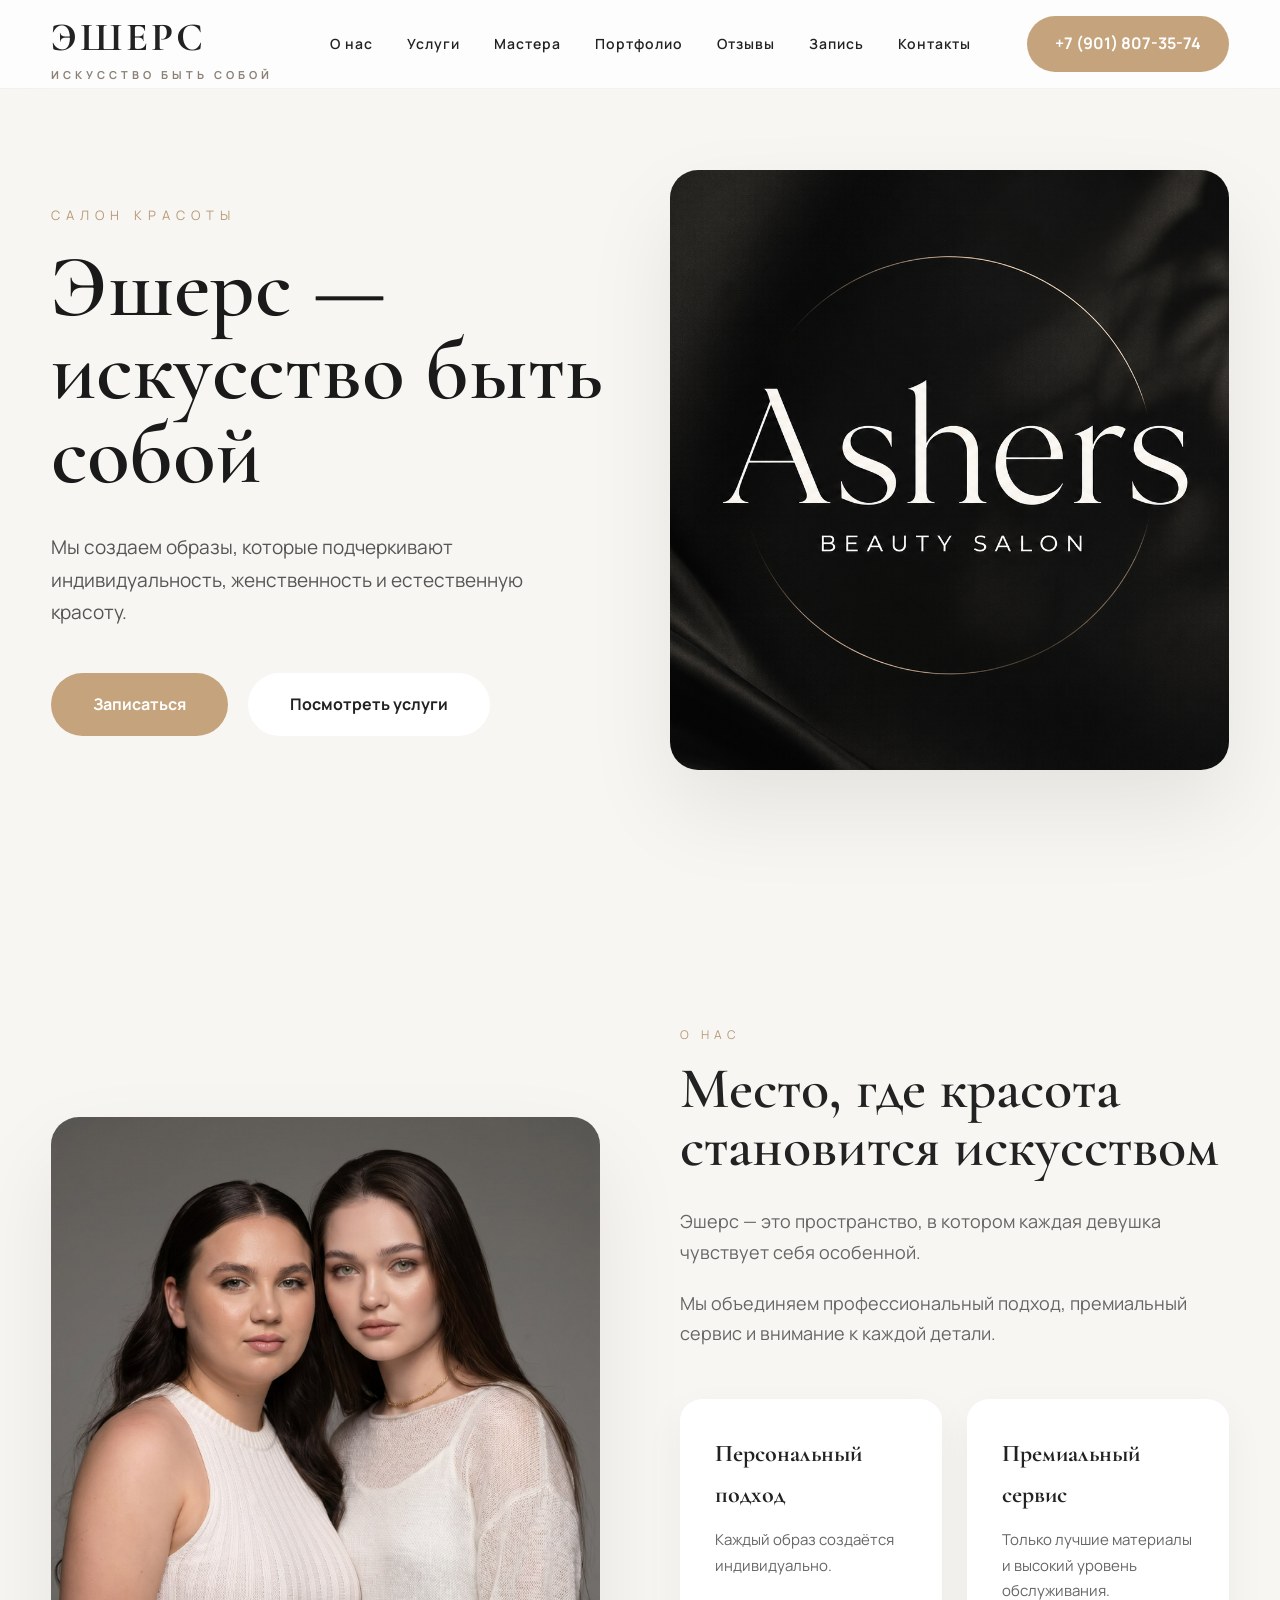
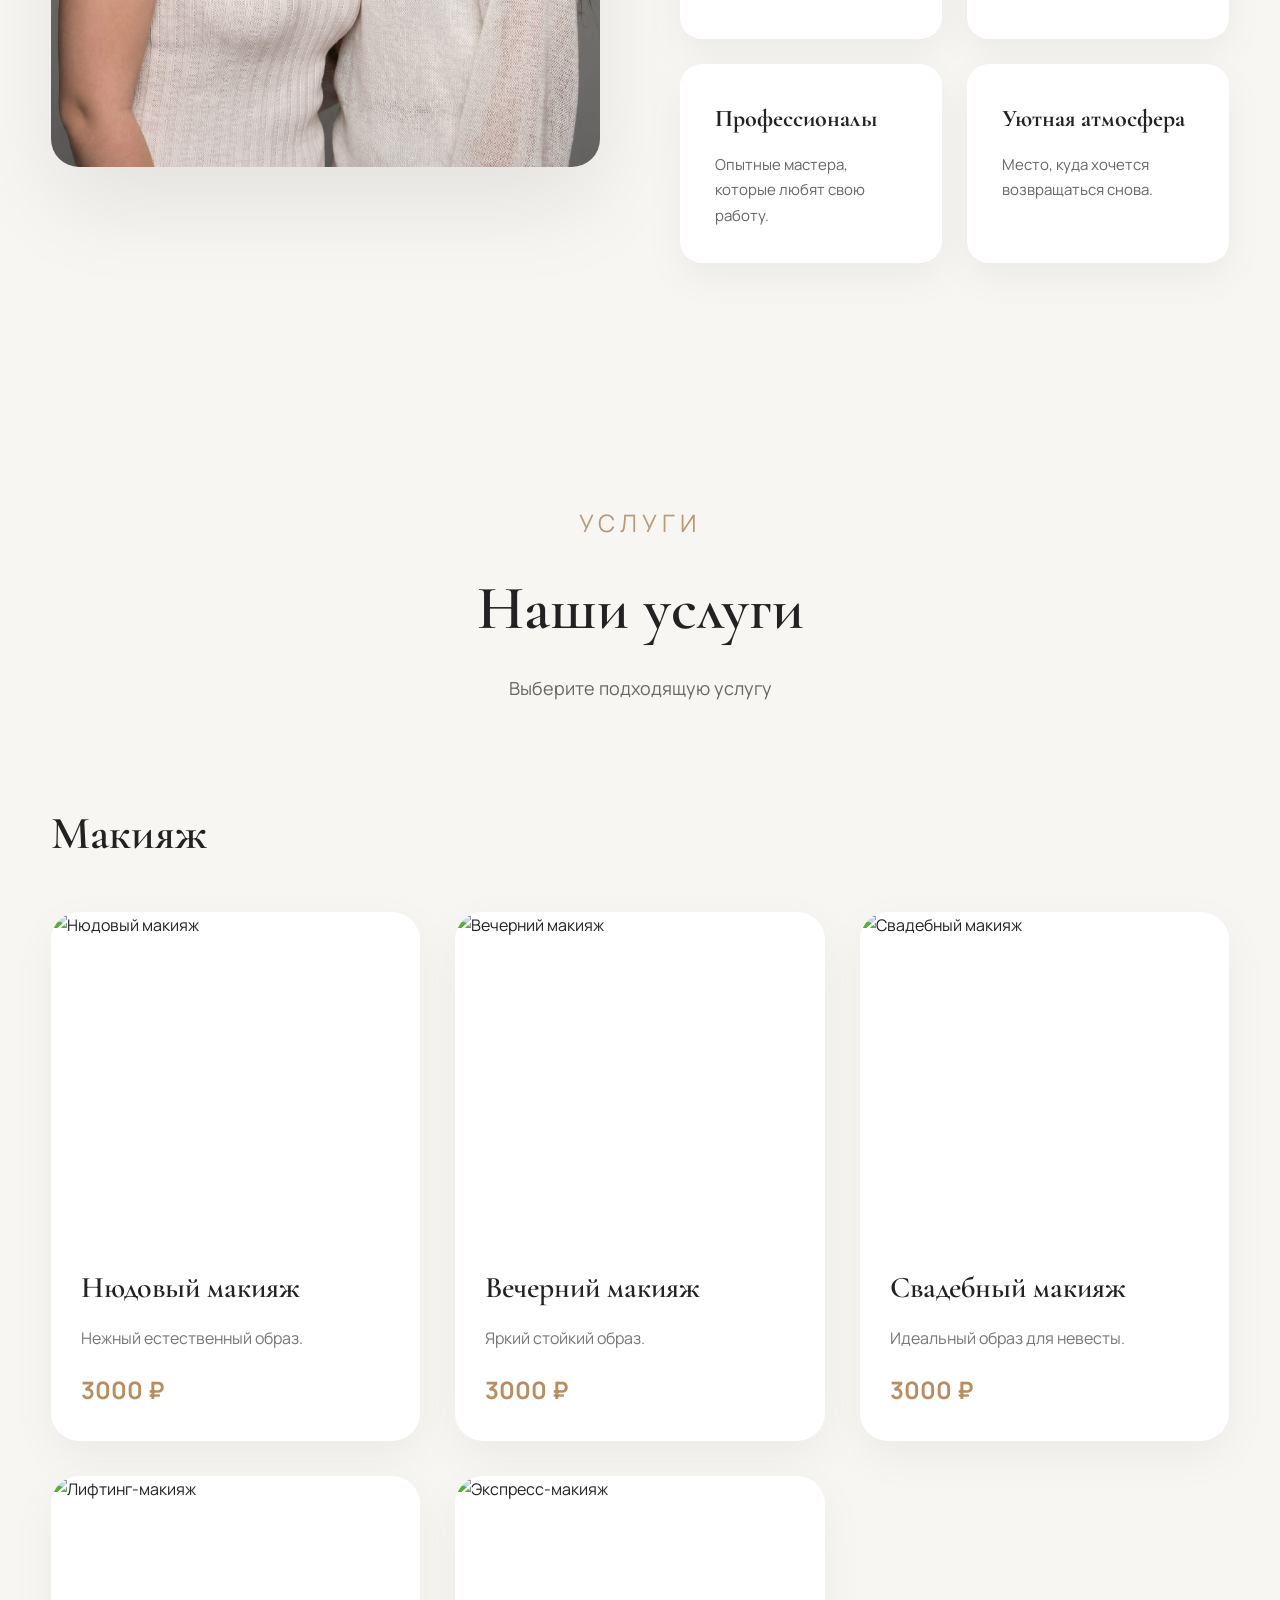
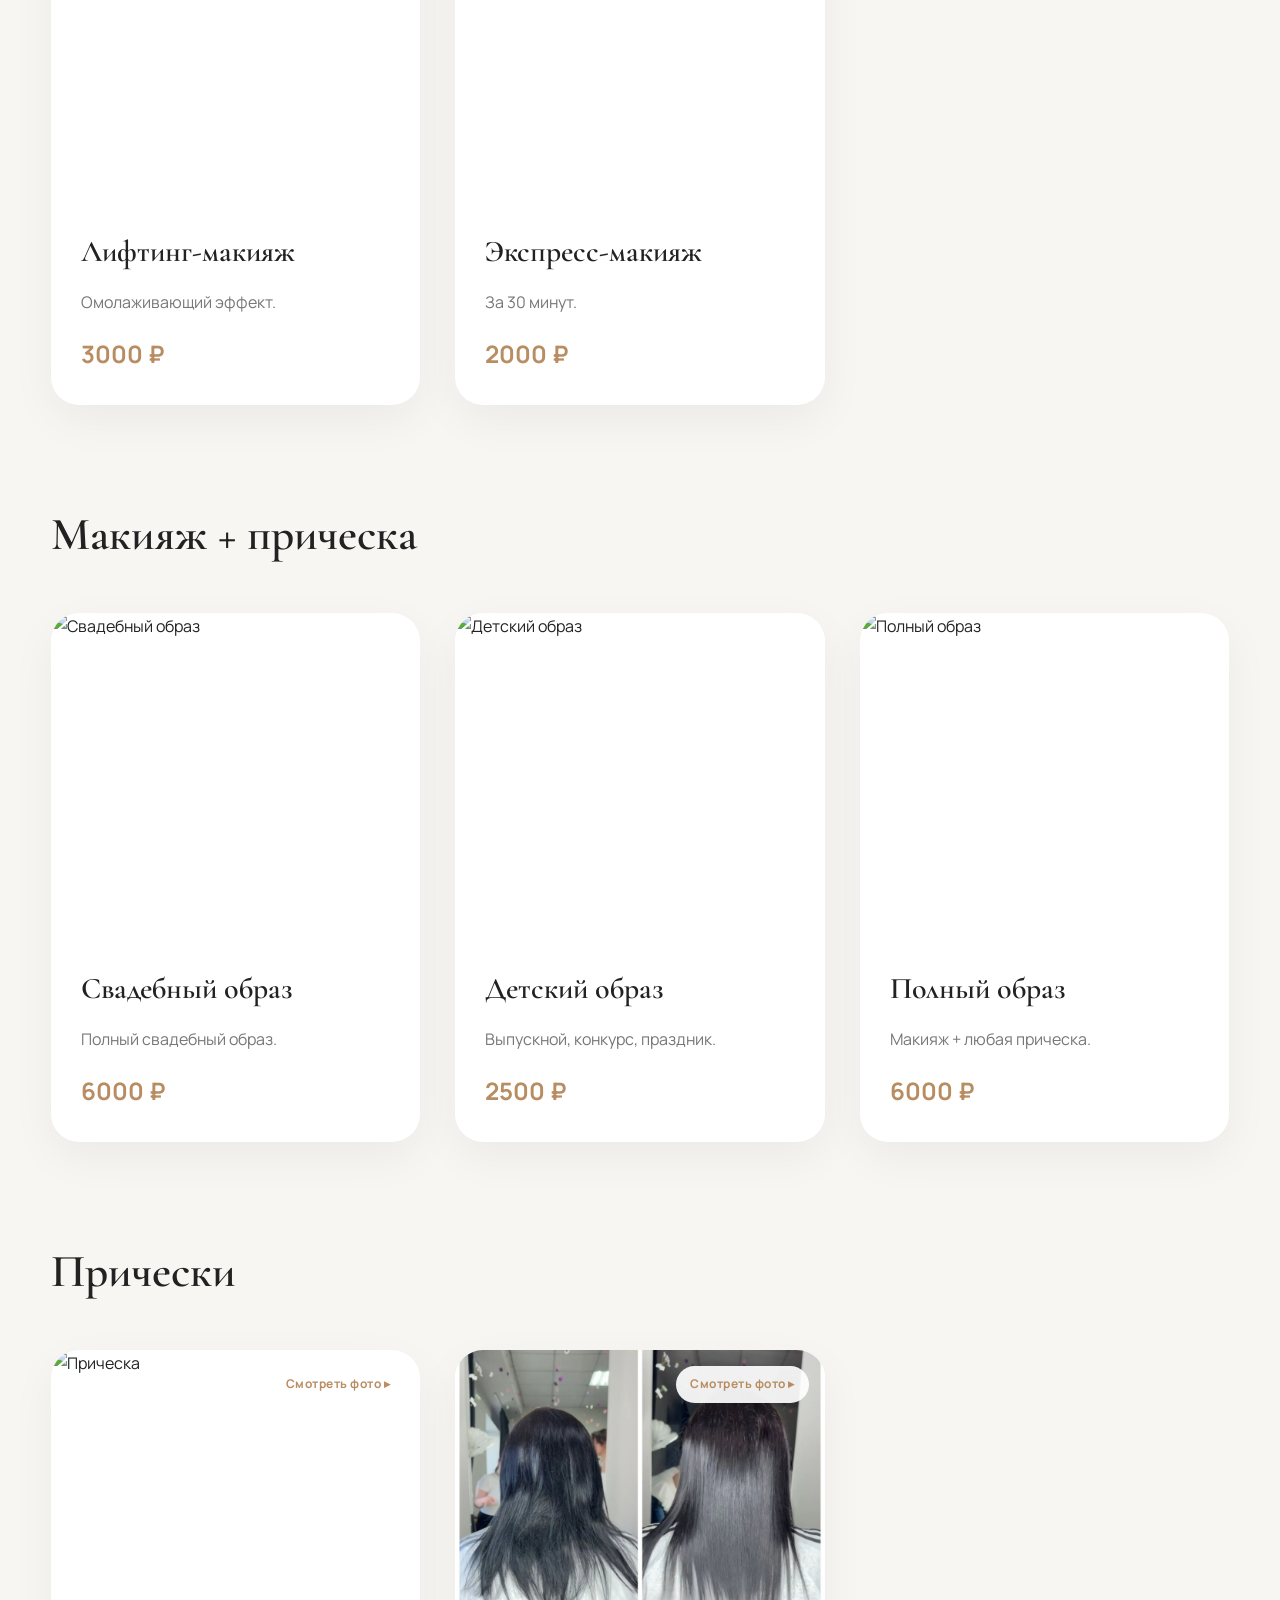
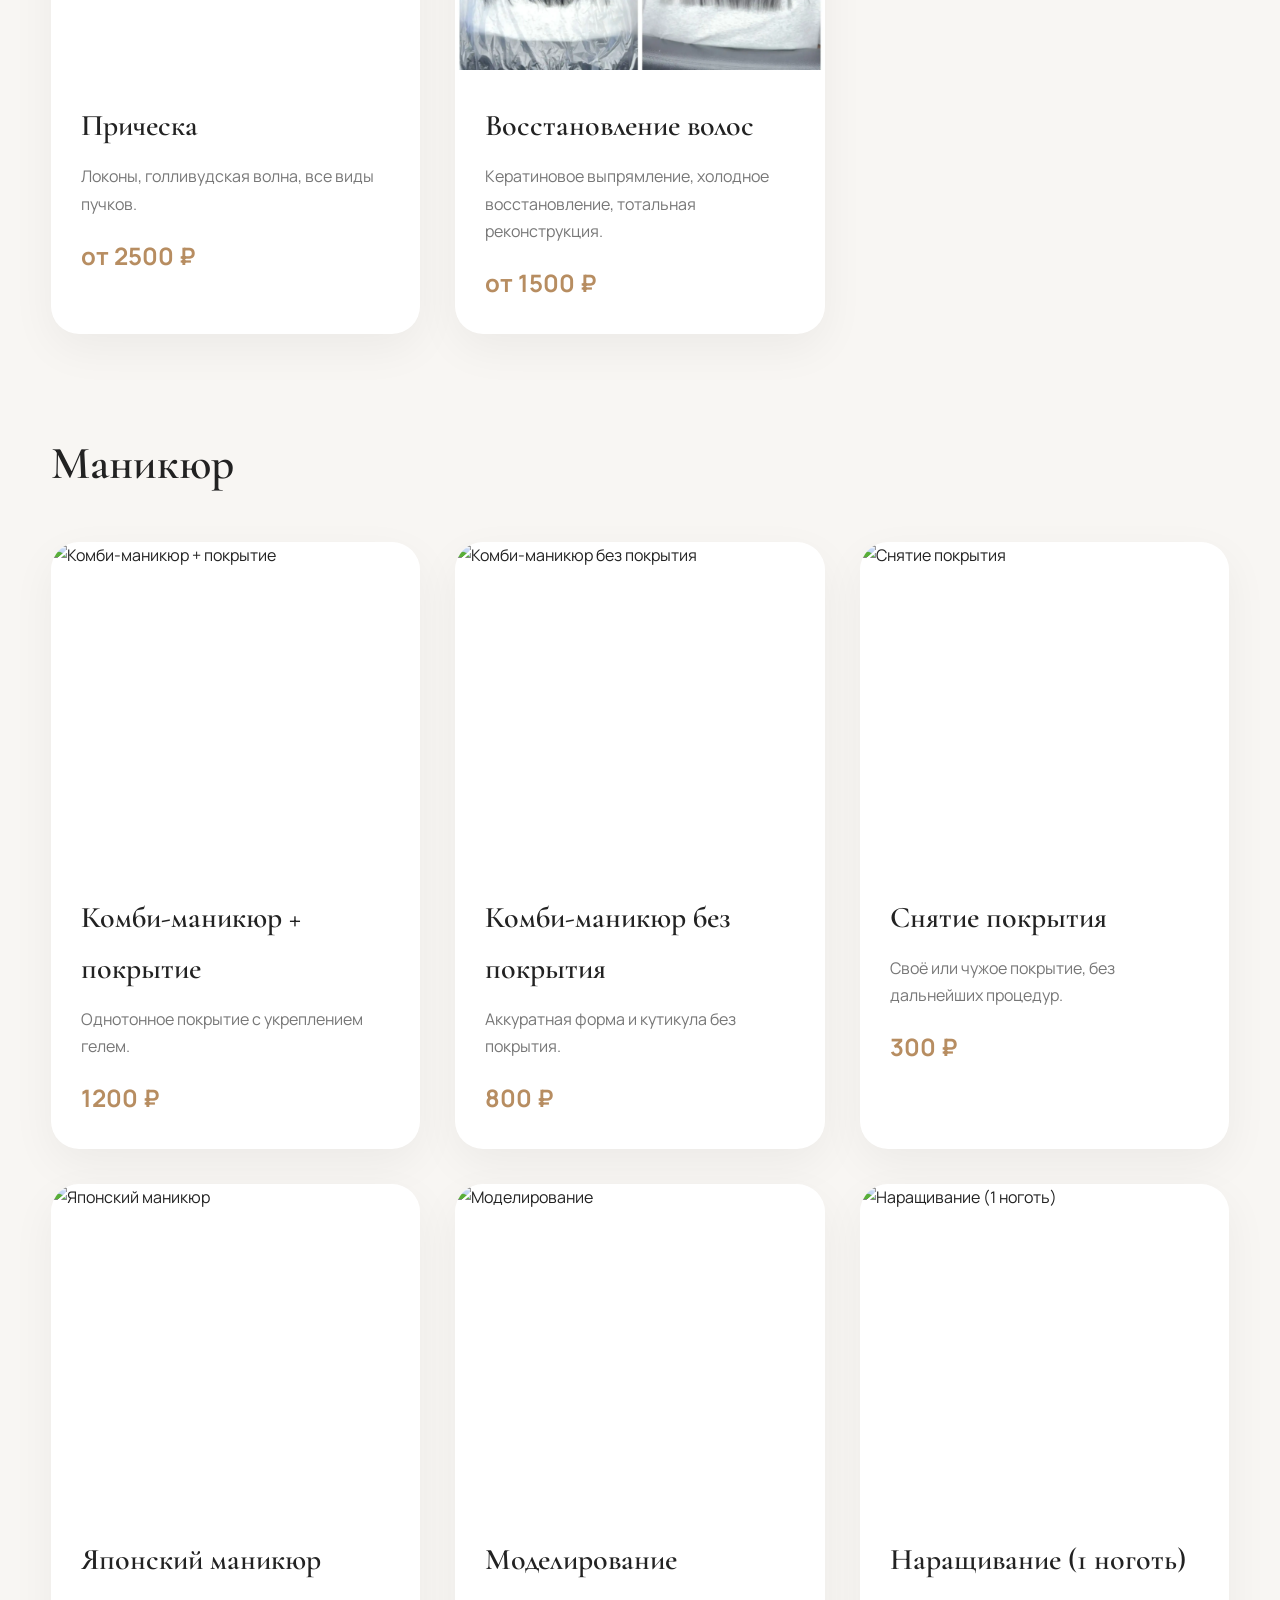
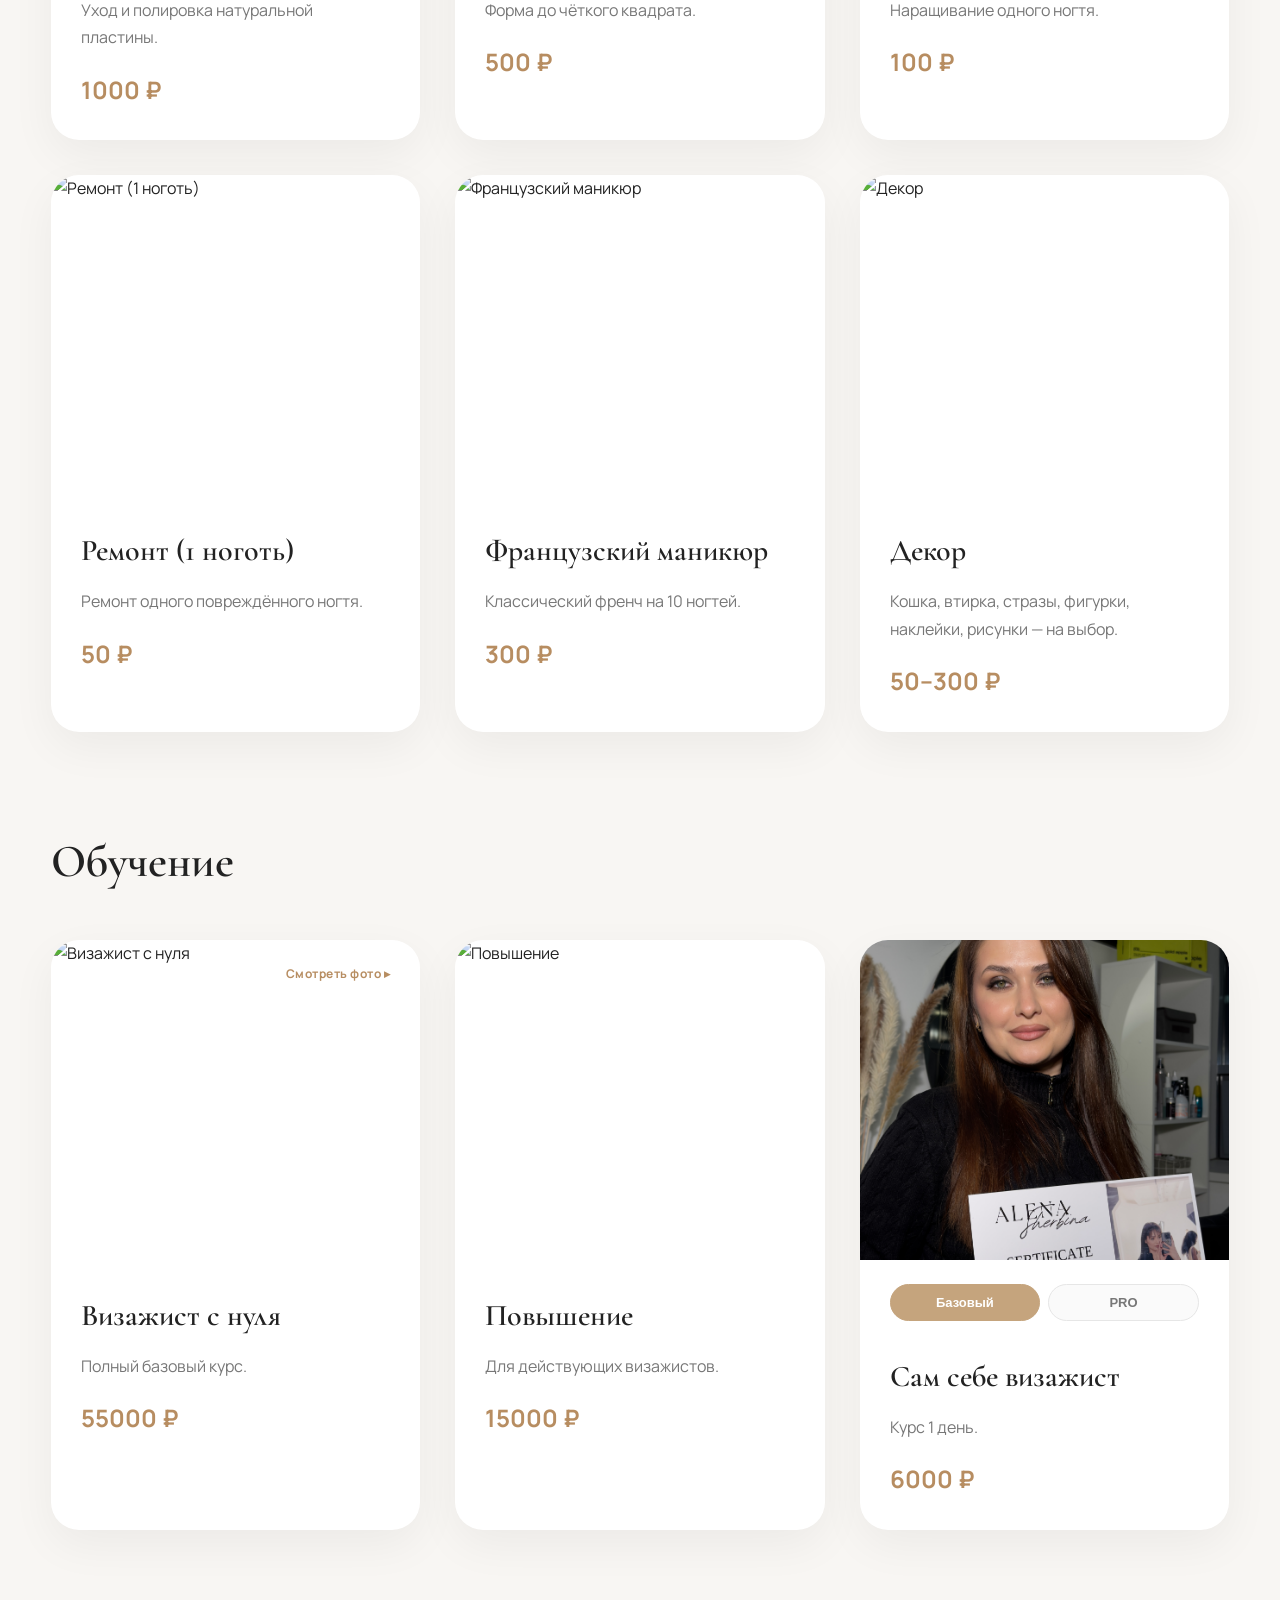
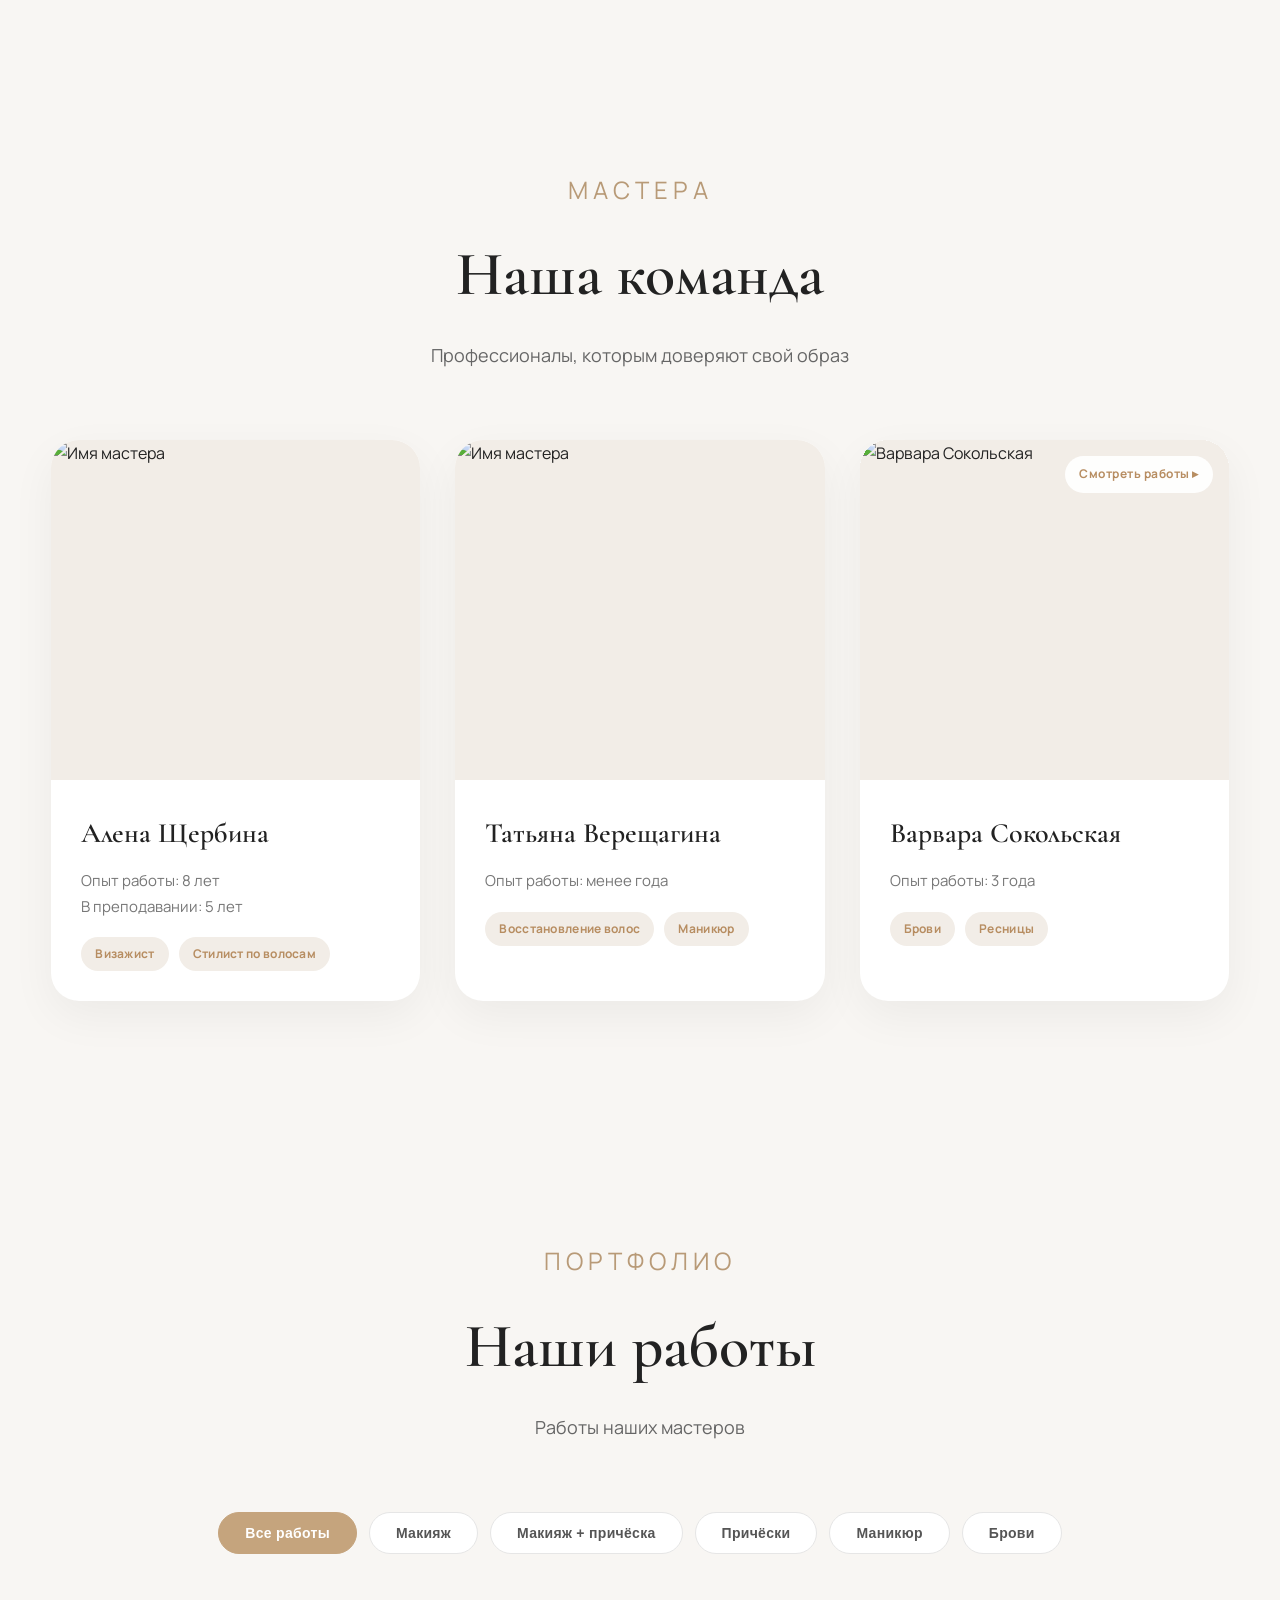
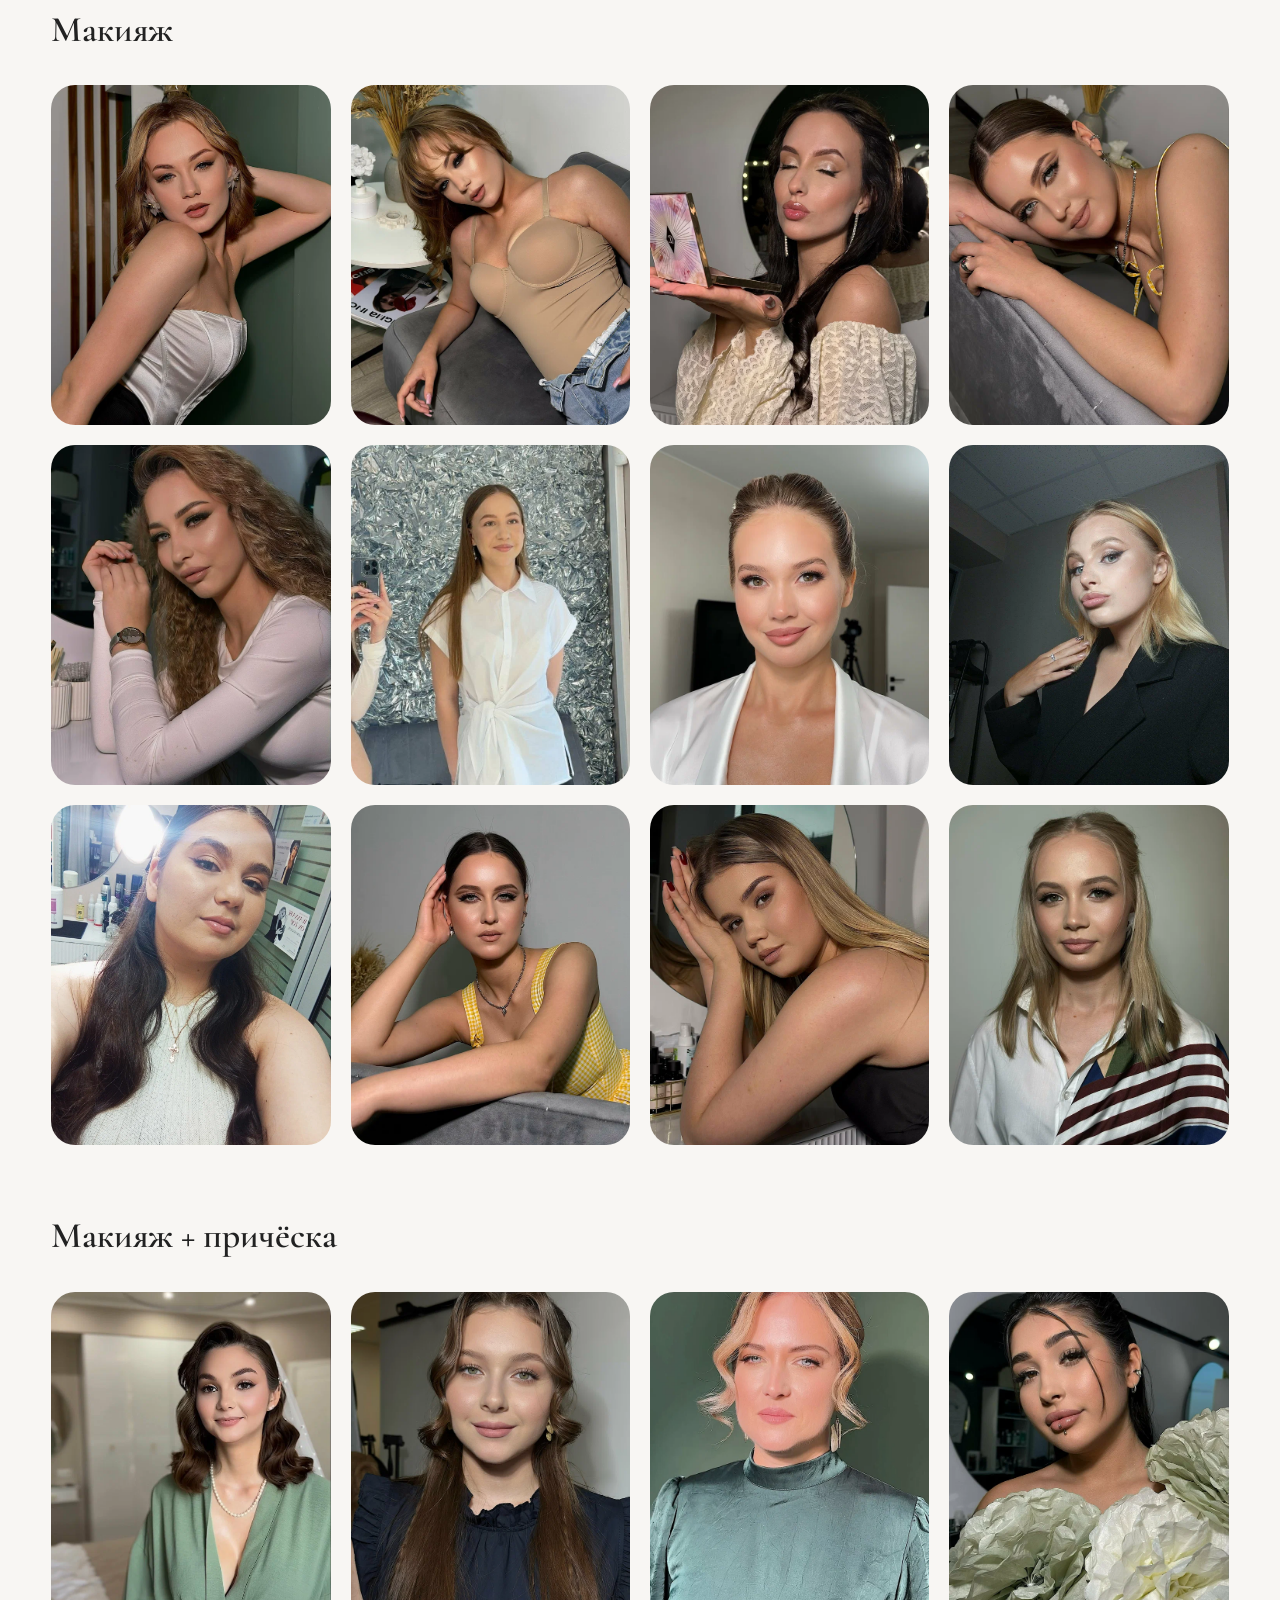
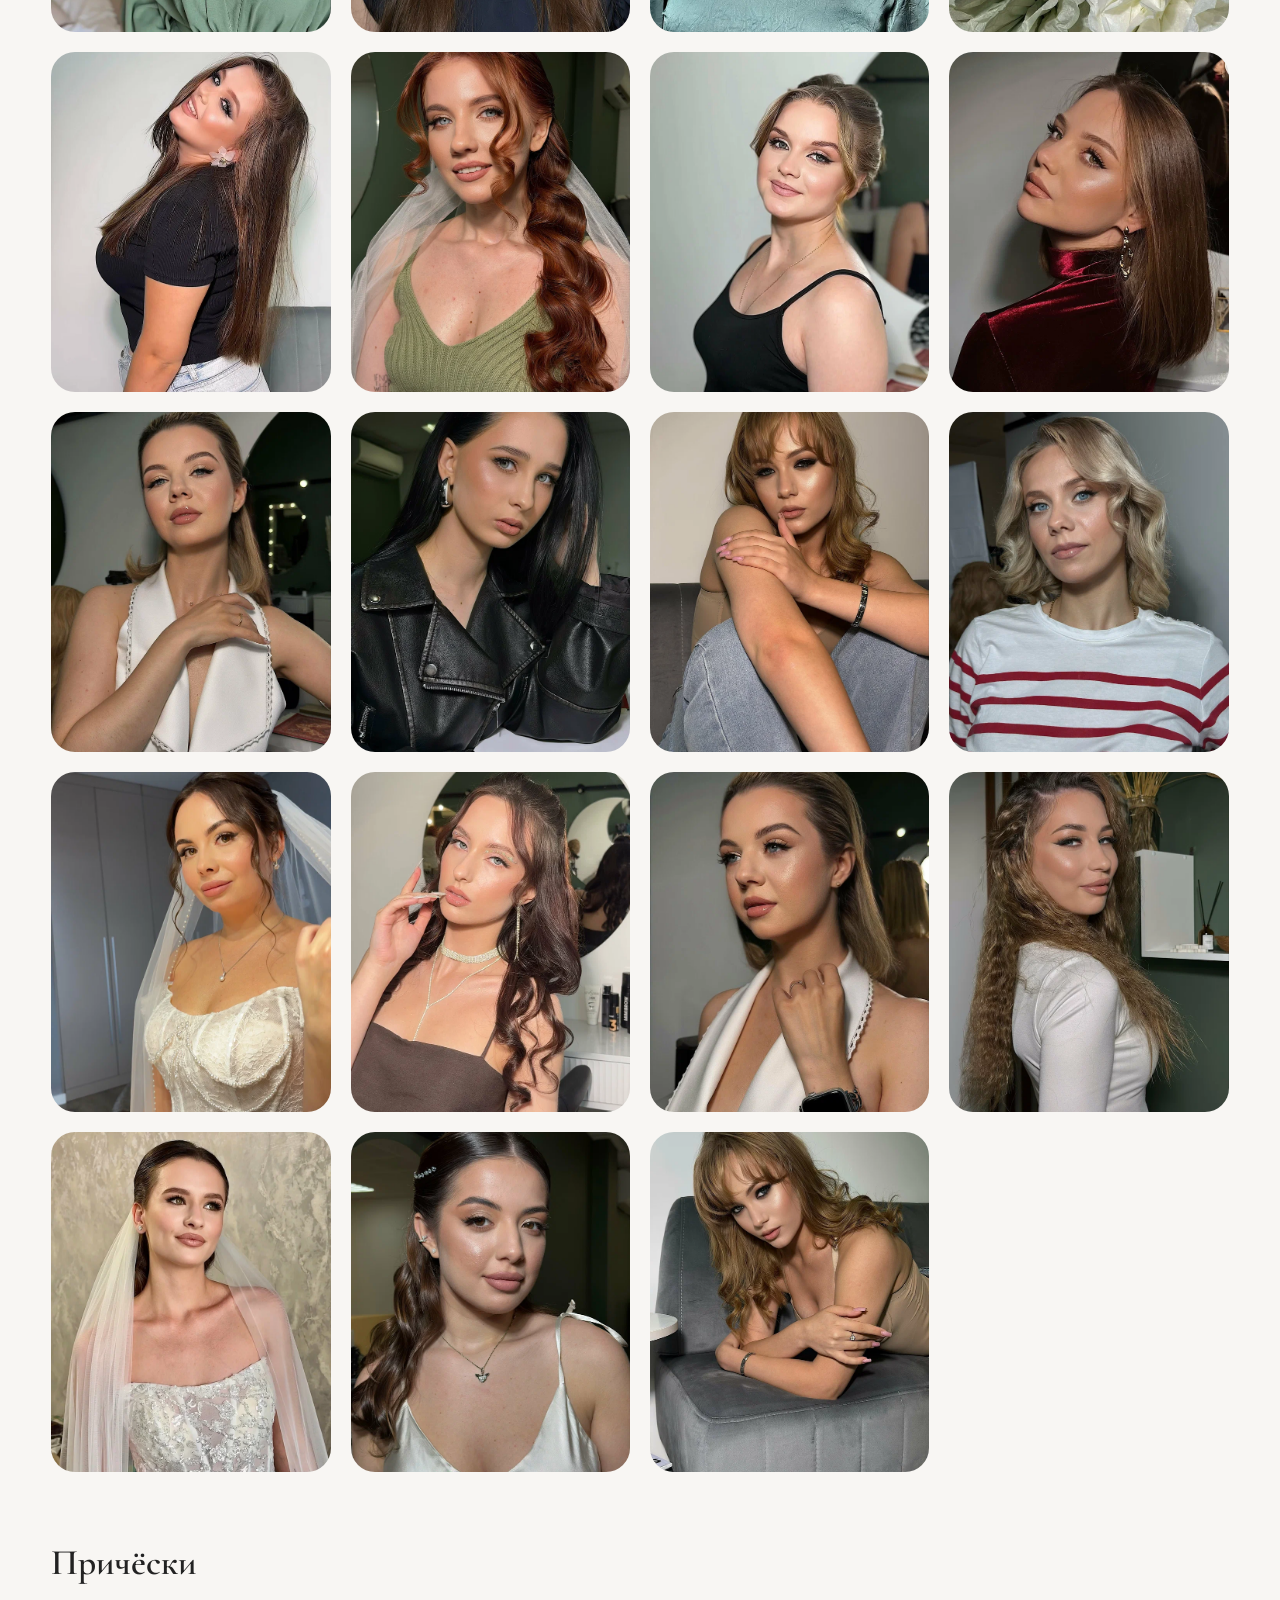
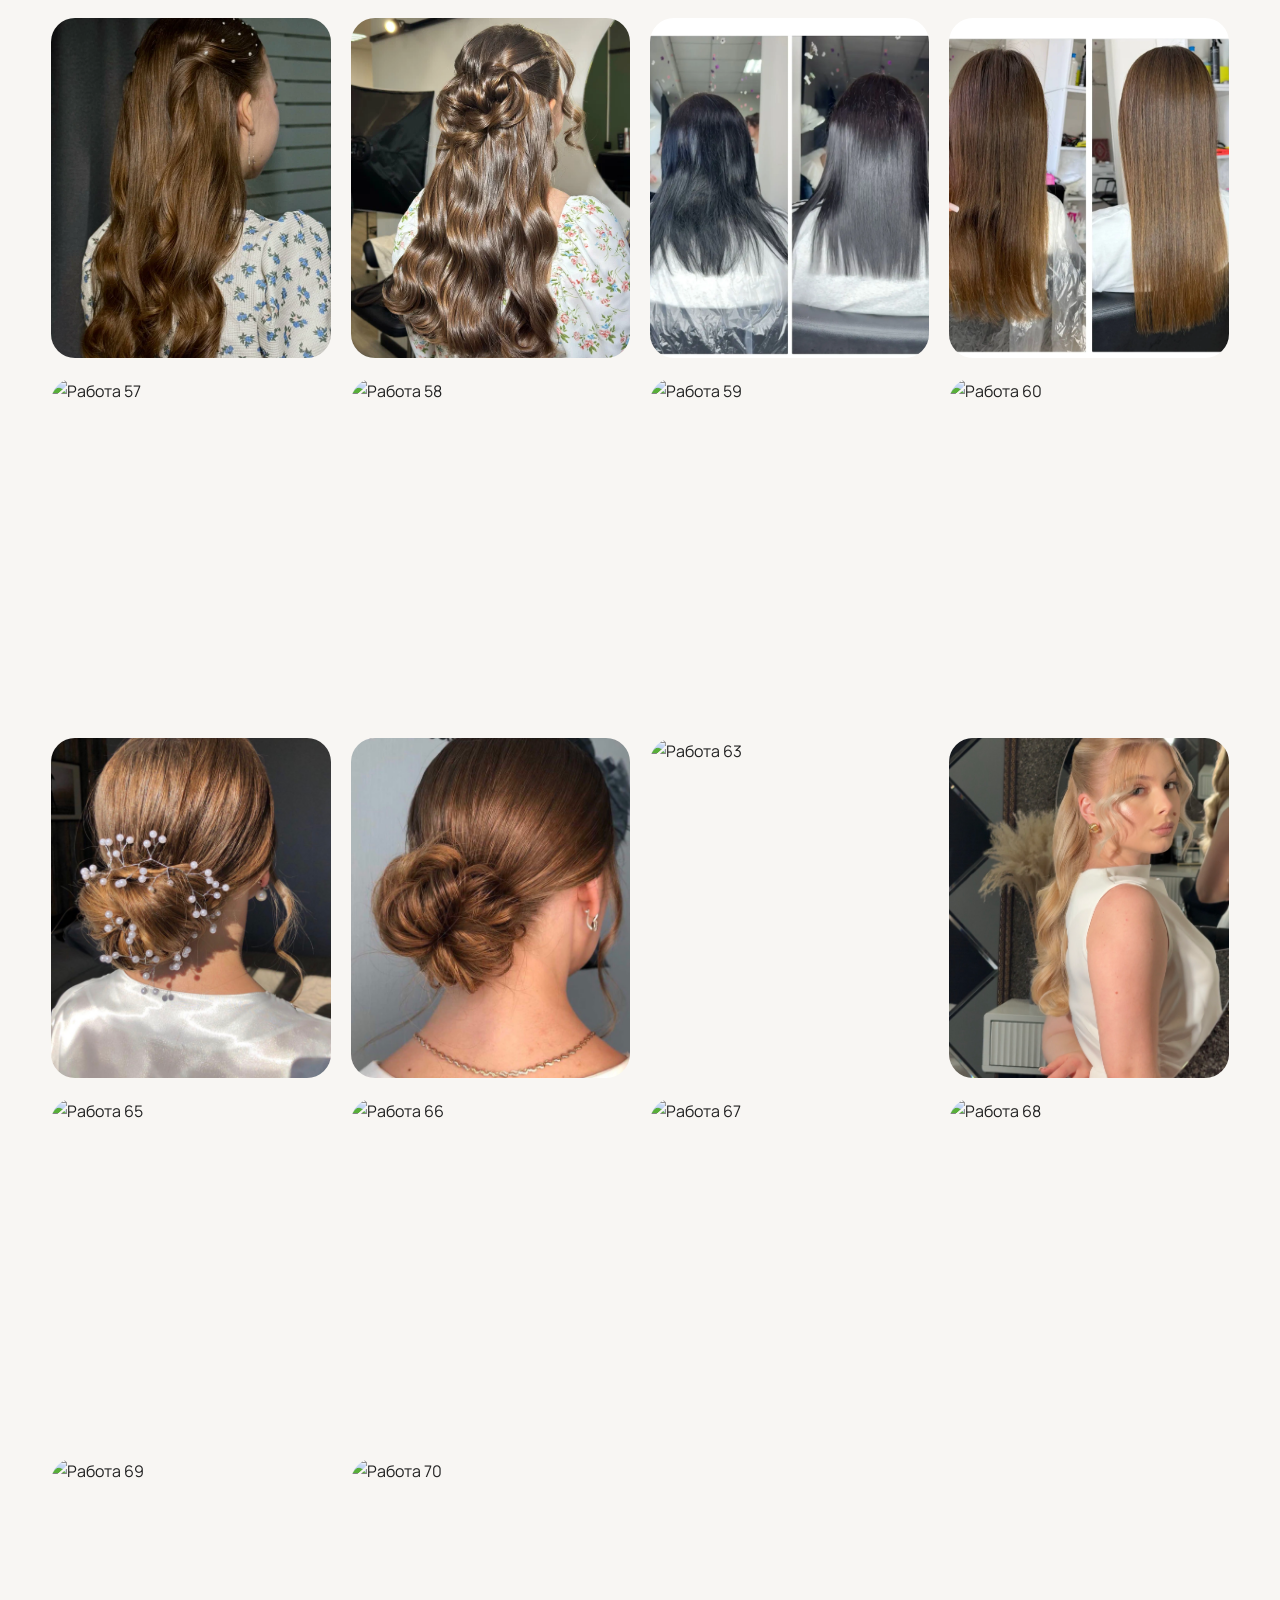
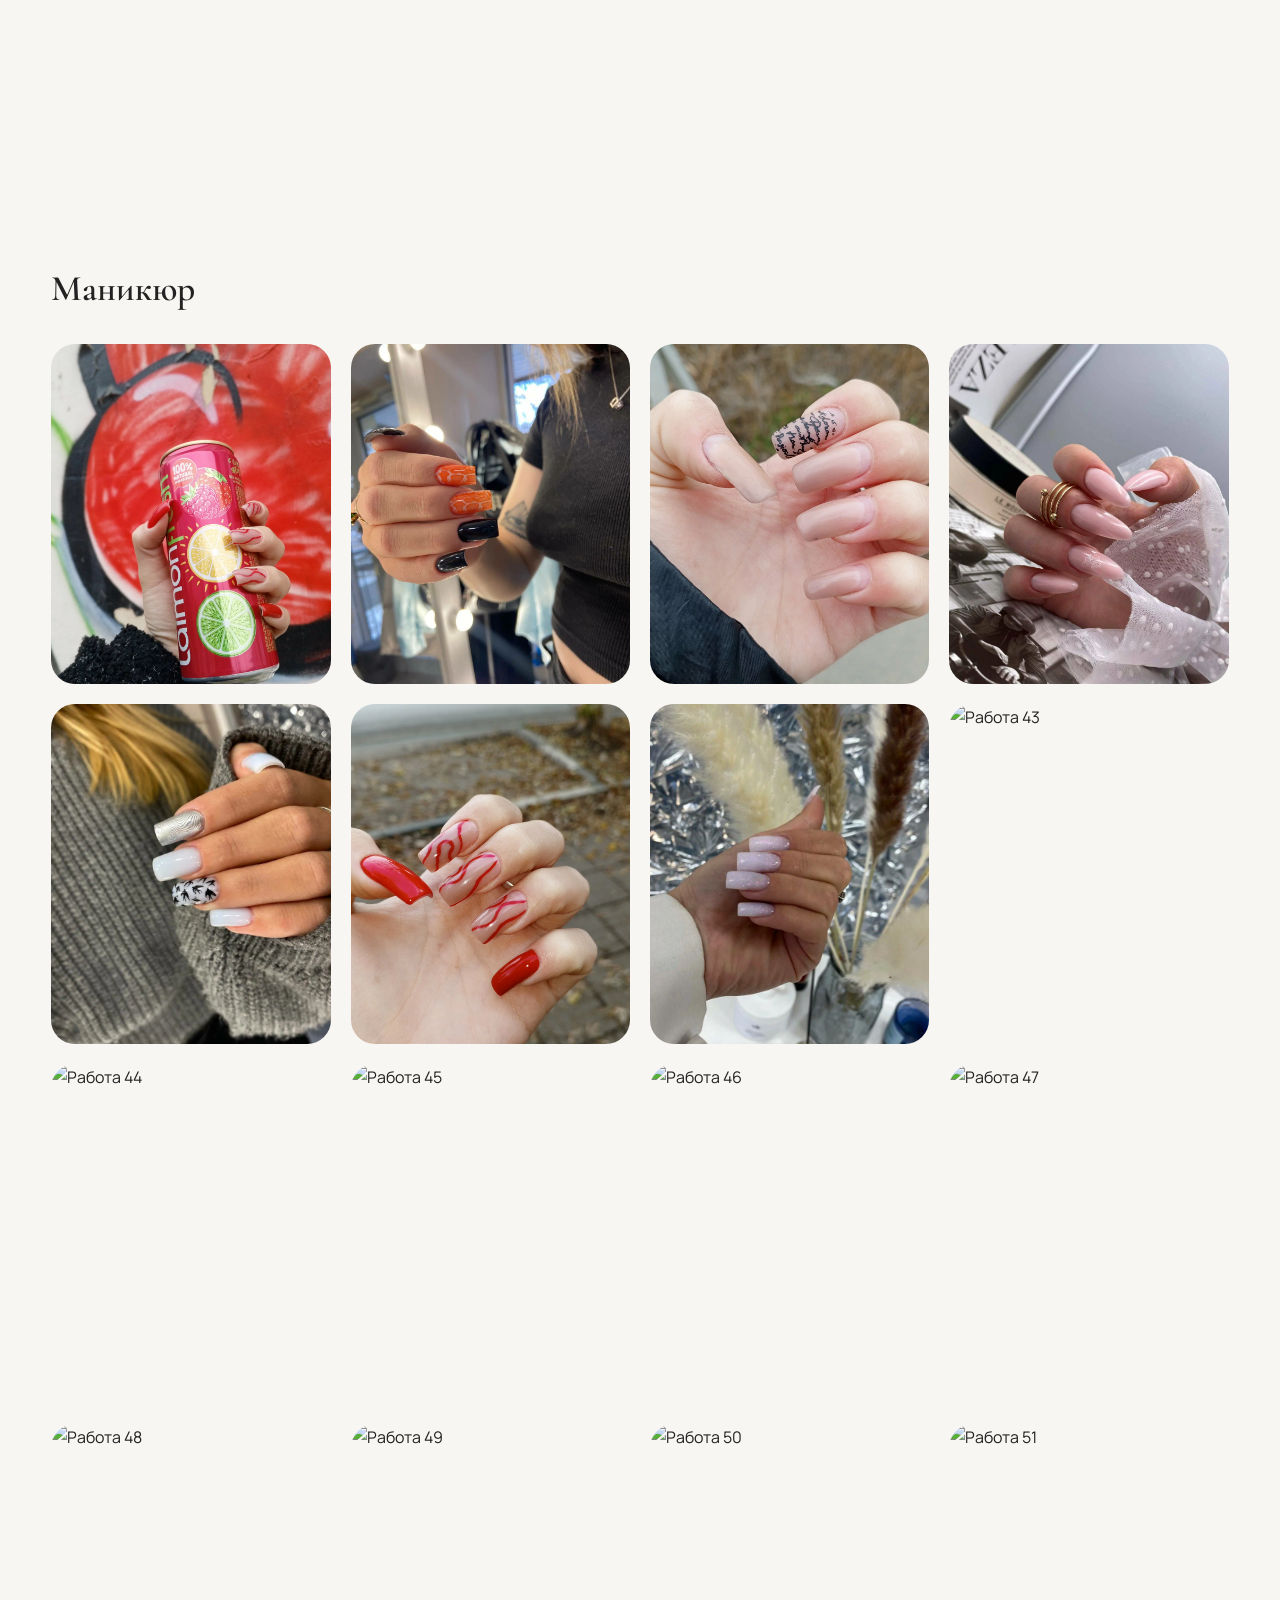
==== index.html @ bec21377 "Первый коммит: загрузка сайта" ====
<!DOCTYPE html>
<html lang="ru">
<head>
    <meta charset="UTF-8">
    <meta name="viewport" content="width=device-width, initial-scale=1.0">
    <title>Эшерс — искусство быть собой</title>
    <link rel="stylesheet" href="style.css">
    <link rel="preconnect" href="https://fonts.googleapis.com">
    <link rel="preconnect" href="https://fonts.gstatic.com" crossorigin>
    <link href="https://fonts.googleapis.com/css2?family=Cormorant+Garamond:wght@300;400;500;600;700&family=Manrope:wght@300;400;500;600;700&display=swap" rel="stylesheet">
</head>
<body>
    <header>
        <div class="container">
            <a class="logo" href="#hero">ЭШЕРС<span>искусство быть собой</span></a>
            <nav>
                <a href="#about">О нас</a>
                <a href="#services">Услуги</a>
                <a href="#masters">Мастера</a>
                <a href="#portfolio">Портфолио</a>
                <a href="#reviews">Отзывы</a>
                <a href="#booking">Запись</a>
                <a href="#contacts">Контакты</a>
            </nav>
            <a class="phone" href="tel:+79018073574">+7 (901) 807-35-74</a>
        </div>
    </header>
    <section class="hero" id="hero">
        <div class="container">
            <div class="hero-content">
                <p class="hero-subtitle">Салон красоты</p>
                <h1>Эшерс —<br>искусство быть собой</h1>
                <p class="hero-text">Мы создаем образы, которые подчеркивают индивидуальность, женственность и естественную красоту.</p>
                <div class="hero-buttons">
                    <a href="#booking" class="btn">Записаться</a>
                    <a href="#services" class="btn btn-light">Посмотреть услуги</a>
                </div>
            </div>
            <div class="hero-image">
                <img src="hero.png" alt="Команда Эшерс">
            </div>
        </div>
    </section>
    <section id="about">
        <div class="container">
            <div class="about">
                <div class="about-image">
                    <img src="1.jpg" alt="Эшерс">
                </div>
                <div class="about-content">
                    <span class="section-tag">О НАС</span>
                    <h2>Место, где красота становится искусством</h2>
                    <p>Эшерс — это пространство, в котором каждая девушка чувствует себя особенной.</p>
                    <p>Мы объединяем профессиональный подход, премиальный сервис и внимание к каждой детали.</p>
                    <div class="about-grid">
                        <div class="about-card">
                            <h3>Персональный подход</h3>
                            <p>Каждый образ создаётся индивидуально.</p>
                        </div>
                        <div class="about-card">
                            <h3>Премиальный сервис</h3>
                            <p>Только лучшие материалы и высокий уровень обслуживания.</p>
                        </div>
                        <div class="about-card">
                            <h3>Профессионалы</h3>
                            <p>Опытные мастера, которые любят свою работу.</p>
                        </div>
                        <div class="about-card">
                            <h3>Уютная атмосфера</h3>
                            <p>Место, куда хочется возвращаться снова.</p>
                        </div>
                    </div>
                </div>
            </div>
        </div>
    </section>
    <section id="services">
        <div class="container">
            <div class="section-head">
                <span>УСЛУГИ</span>
                <h2>Наши услуги</h2>
                <p>Выберите подходящую услугу</p>
            </div>
            <div id="servicesContainer"></div>
        </div>
    </section>
    <section id="masters">
        <div class="container">
            <div class="section-head">
                <span>МАСТЕРА</span>
                <h2>Наша команда</h2>
                <p>Профессионалы, которым доверяют свой образ</p>
            </div>
            <div class="masters-grid">
                <div class="master-card">
                    <div class="master-photo">
                        <img src="masters/1.jpg" alt="Имя мастера">
                    </div>
                    <div class="master-body">
                        <h4>Алена Щербина</h4>
                        <p>Опыт работы: 8 лет <br> В преподавании: 5 лет</p>
                        <div class="master-tags">
                            <span>Визажист</span>
                            <span>Стилист по волосам</span>
                        </div>
                    </div>
                </div>
                <div class="master-card">
                    <div class="master-photo">
                        <img src="masters/2.jpg" alt="Имя мастера">
                    </div>
                    <div class="master-body">
                        <h4>Татьяна Верещагина</h4>
                        <p>Опыт работы: менее года</p>
                        <div class="master-tags">
                            <span>Восстановление волос</span>
                            <span>Маникюр</span>
                        </div>
                    </div>
                </div>
                <div class="master-card">
                    <div class="master-photo master-story" data-master-story="varvara-brows">
                        <img src="masters/3.jpg" alt="Варвара Сокольская">
                    </div>
                    <div class="master-body">
                        <h4>Варвара Сокольская</h4>
                        <p>Опыт работы: 3 года</p>
                        <div class="master-tags">
                            <span>Брови</span>
                            <span>Ресницы</span>
                        </div>
                    </div>
                </div>
            </div>
        </div>
    </section>
    <section id="portfolio">
        <div class="container">
            <div class="section-head">
                <span>ПОРТФОЛИО</span>
                <h2>Наши работы</h2>
                <p>Работы наших мастеров</p>
            </div>
            <div class="portfolio-tabs" id="portfolioTabs"></div>
            <div id="portfolioContainer"></div>
        </div>
    </section>
    <div id="lightbox" class="lightbox">
        <span class="lightbox-close">&times;</span>
        <span class="lightbox-prev">&#10094;</span>
        <span class="lightbox-next">&#10095;</span>
        <img class="lightbox-img" id="lightboxImg">
        <div class="lightbox-counter" id="lightboxCounter"></div>
    </div>
    <div id="storyModal" class="story-modal">
        <div class="story-modal-inner">
            <div class="story-progress" id="storyProgress"></div>
            <span class="story-close" id="storyClose">&times;</span>
            <img class="story-img" id="storyImg">
            <a class="story-link" id="storyLink" target="_blank" rel="noopener">Подробнее на Teletype →</a>
            <div class="story-zone story-zone-prev" id="storyPrev"></div>
            <div class="story-zone story-zone-next" id="storyNext"></div>
        </div>
    </div>
    <section id="reviews">
        <div class="container">
            <div class="section-head">
                <span>ОТЗЫВЫ</span>
                <h2>Отзывы клиентов</h2>
            </div>
            <div class="reviews">
                <div class="review">
                    ★★★★★
                    <p>«Приходила на полный образ (макияж + укладка) к мастеру Алена, осталась довольна, целый вечер собирала комплименты о своем образе) также хожу на маникюр к мастеру Анастасии, быстро и качественно, маникюр держится по 1,5 месяца) новая, уютная, эстетичная студия, однозначно рекомендую к посещению.»</p>
                    <b>Елена К.</b>
                </div>
                <div class="review">
                    ★★★★★
                    <p>«Несколько раз ходила на макияж и полный образ к Алене. Она делает очень красивый и стойкий макияж. Студия уютная. Вернусь туда еще и всем советую попробовать) Добавила несколько фото работ Алены 😍»</p>
                    <b>Екатерина Щербина</b>
                </div>
                <div class="review">
                    ★★★★★
                    <p>«Посещаю наращивание ресничек не первый месяц. Очень нравится салон и его месторасположение. Была сегодня на наращивание ресниц 3D! Оля творит чудеса: делает быстро и качественно. Спасибо Оле за работу!»</p>
                    <b>Екатерина М.</b>
                </div>
                <div class="review">
                    ★★★★★
                    <p>«Не первый и не последний раз посещаю салон Ashers. Идеально всё, начиная от местоположения, сервиса, красивого и чистого салона, заканчивая высококлассными специалистами знающими своё дело на все 1000%. Девочки, придя туда один раз вы ни на что его не променяете.»</p>
                    <b>valeriaKrivoSeeva</b>
                </div>
                <div class="review">
                    ★★★★★
                    <p>«Долго хожу в это место к мастеру по наращиванию ресниц, Ольге! Всегда воплощает любые мои задумки, будь то цветные ресницы или экстремальные объемы. Всегда разделяет моё желание помолчать и поспать на процедуре…»</p>
                    <b>Валерия Егорова</b>
                </div>
                <div class="review">
                    ★★★★★
                    <p>«Была несколько раз на полном образе (макияж+прическа) у визажиста Алёны. Самый лучший макияж и прическа в городе! Советую всем!!!»</p>
                    <b>Варя Сокольская</b>
                </div>
                <div class="review">
                    ★★★★★
                    <p>«Студия уютная и красивая, много хороших мастеров, сразу можно собраться на любое мероприятие (макияж/причёска/бровки/маникюр/педикюр) все включено 😌 Волшебница по макияжу Алёна Щербина 💗😍, лучшая в этом…»</p>
                    <b>Александра</b>
                </div>
                <div class="review">
                    ★★★★★
                    <p>«Была у Алены ни один раз и я в восторге!!! Макияж держится до последнего, все было выполнено качественно и со вкусом!»</p>
                    <b>Татьяна Д.</b>
                </div>
                <div class="review">
                    ★★★★★
                    <p>«Спасибо большое за прекрасную работу 💗, мастер сделала бровки какие я и хотела. Все было сделано очень аккуратно, быстро и безболезненно. В салоне невероятно уютно и красиво, обязательно вернусь еще 🤍🤍🤍»</p>
                    <b>Александра</b>
                </div>
                <div class="review">
                    ★★★★★
                    <p>«Курс массажа и спина по заводским настройкам!»</p>
                    <b>Дмитрий Щ.</b>
                </div>
            </div>
        </div>
    </section>
    <section id="booking">
        <div class="container">
            <div class="booking-head">
                <span class="section-tag">ОНЛАЙН ЗАПИСЬ</span>
                <h2>Создадим ваш идеальный образ</h2>
                <p>Оставьте заявку, и мы свяжемся с вами для подтверждения записи.</p>
            </div>
            <!-- Место под YCLIENTS: после регистрации на yclients.com вставьте сюда их готовый
                 виджет-скрипт (обычно это <div id="..."></div> + <script data-widget-url="..." src="https://w.yclients.com/widget/widget.js"></script>).
                 Форма ниже продолжит работать параллельно и слать заявки в Google Таблицу. -->
            <div class="booking">
                <div class="booking-image">
                    <img src="booking-photo.png" alt="Эшерс — запись">
                </div>
                <div class="booking-right">
                    <form id="bookingForm">
                        <input type="text" id="nameInput" placeholder="Ваше имя" required>
                        <input type="tel" id="phoneInput" placeholder="+7 (___) ___-__-__" required>
                        <select id="categorySelect">
                            <option value="">Выберите категорию</option>
                            <option value="makeup">💄 Макияж</option>
                            <option value="full">👑 Макияж + прическа</option>
                            <option value="hair">💇 Прически</option>
                            <option value="training">📚 Обучение</option>
                        </select>
                        <select id="serviceSelect">
                            <option value="">Сначала выберите категорию</option>
                        </select>
                        <input type="date" id="dateInput" required>
                        <input type="time" id="timeInput" required>
                        <textarea id="commentInput" placeholder="Комментарий (необязательно)"></textarea>
                        <button class="btn" type="submit">Записаться</button>
                    </form>
                </div>
            </div>
        </div>
    </section>
    <section id="contacts">
        <div class="container">
            <div class="contacts">
                <div class="contacts-info">
                    <span class="section-tag">КОНТАКТЫ</span>
                    <h2>Мы всегда на связи</h2>
                    <ul>
                        <li> Энгельс, ул. Степная, 173 А</li>
                        <li> +7 (901) 807-35-74</li>
                        <li> Ежедневно 10:00–22:00</li>
                        <li>✉ sk.ashers@mail.ru</li>
                    </ul>
                    <div class="socials">
                        <a href="https://t.me/bsashers">Telegram</a>
                        <a href="https://max.ru/79018073574">MAX</a>
                        <a href="https://vk.ru/sk.ashers">VK</a>
                        <a href="https://www.instagram.com/sk.ashers?igsh=NHh1djh0OXVqbnM2">Instagram</a>
                    </div>
                </div>
                <div style="position:relative;overflow:hidden;"><a href="https://yandex.ru/maps/194/saratov/?utm_medium=mapframe&utm_source=maps" style="color:#eee;font-size:12px;position:absolute;top:0px;">Саратов</a>
                    <a href="https://yandex.ru/maps/11147/engels/house/stepnaya_ulitsa_173a/YE8YdwVlQE0DQFtrfXh5cnRkYA==/?ll=46.126203%2C51.483862&utm_campaign=desktop&utm_medium=mapframe&utm_source=maps&z=19.13" style="color:#eee;font-size:12px;position:absolute;top:14px;">Степная улица, 173А — Яндекс Карты</a>
                    <iframe src="https://yandex.ru/map-widget/v1/?ll=46.126203%2C51.483862&mode=search&ol=geo&ouri=ymapsbm1%3A%2F%2Fgeo%3Fdata%3DCgk3NzEyNzMxNDUSZdCg0L7RgdGB0LjRjywg0KHQsNGA0LDRgtC-0LLRgdC60LDRjyDQvtCx0LvQsNGB0YLRjCwg0K3QvdCz0LXQu9GM0YEsINCh0YLQtdC_0L3QsNGPINGD0LvQuNGG0LAsIDE3M9CQIgoNAoE4QhV9701C&utm_campaign=desktop&utm_medium=search&utm_source=maps&z=19.13" width="560" height="400" frameborder="1" allowfullscreen="true" style="position:relative;"></iframe>
                </div>
            </div>
        </div>
    </section>
    <footer>
        <div class="container">
            <div class="footer">
                <div>
                    <strong>ЭШЕРС</strong>
                    <p>Искусство быть собой</p>
                </div>
                <div>© 2026</div>
            </div>
        </div>
    </footer>
    <script>
        // ============================================================
        // 1. ЗАГРУЗКА УСЛУГ ИЗ prices.txt
        // ============================================================
        document.addEventListener('DOMContentLoaded', function() {
            fetch('prices.txt')
                .then(response => {
                    if (!response.ok) throw new Error('Файл prices.txt не найден');
                    return response.text();
                })
                .then(text => {
                    const lines = text.split('\n').filter(line => line.trim() !== '');
                    const services = parsePrices(lines);
                    renderServices(services);
                })
                .catch(error => {
                    console.error('Ошибка загрузки цен:', error);
                    document.getElementById('servicesContainer').innerHTML = `
                        <div style="text-align:center;color:#b89a77;padding:40px;">
                            ⚠️ Не удалось загрузить услуги. Проверьте файл prices.txt
                        </div>
                    `;
                });
        });

        function parsePrices(lines) {
            const categories = {};
            lines.forEach(line => {
                const parts = line.split('|');
                if (parts.length >= 5) {
                    const categoryTitle = parts[0].trim();
                    const name = parts[1].trim();
                    const image = parts[2].trim();
                    const desc = parts[3].trim();
                    const price = parts[4].trim();

                    // Необязательные поля для сторис:
                    // 6-е — фото сторис через точку с запятой: фото1.jpg;фото2.jpg;...
                    // 7-е — одна ссылка на Teletype. Показывается на КАЖДОМ слайде этой сторис.
                    //        Если ссылка не нужна — просто не указывай 7-е поле.
                    let storyPhotos = null;
                    let storyLink = null;
                    if (parts.length >= 6 && parts[5].trim() !== '') {
                        storyPhotos = parts[5].trim().split(';').map(s => s.trim()).filter(s => s !== '');
                    }
                    if (parts.length >= 7 && parts[6].trim() !== '') {
                        storyLink = parts[6].trim();
                    }

                    if (!categories[categoryTitle]) {
                        categories[categoryTitle] = [];
                    }
                    categories[categoryTitle].push({ name, image, desc, price, storyPhotos, storyLink });
                }
            });
            return categories;
        }

        // Реестр слайдов сторис: uid карточки -> массив {img, link}, заполняется при рендере из prices.txt
        const storySlidesRegistry = {};

        // Реестр объединённых карточек: uid -> [базовый уровень, PRO уровень]
        const tabbedItemsRegistry = {};

        function renderServices(categories) {
            const container = document.getElementById('servicesContainer');
            if (!container) return;

            let html = '';
            Object.keys(categories).forEach(categoryTitle => {
                let items = categories[categoryTitle];

                // Объединяем "Сам себе визажист" и "Сам себе визажист PRO" в одну карточку с вкладками
                const basic = items.find(i => i.name.trim() === 'Сам себе визажист');
                const pro = items.find(i => i.name.trim() === 'Сам себе визажист PRO');
                if (basic && pro) {
                    items = items.filter(i => i.name.trim() !== 'Сам себе визажист' && i.name.trim() !== 'Сам себе визажист PRO');
                    items.push({ tabbed: true, name: 'Сам себе визажист', levels: [basic, pro] });
                }

                html += `<div class="service-category">`;
                html += `<h3>${categoryTitle}</h3>`;
                html += `<div class="services">`;
                items.forEach((item, idx) => {
                    if (item.tabbed) {
                        const uid = `tab_${categoryTitle.replace(/\s/g, '')}_${idx}`;
                        tabbedItemsRegistry[uid] = { levels: item.levels };
                        html += `
                            <div class="service" id="${uid}">
                                <img src="${item.levels[0].image}" alt="${item.name}" id="${uid}_img">
                                <div class="service-tabs-head">
                                    <button type="button" class="service-tab-btn active" data-uid="${uid}" data-level="0">Базовый</button>
                                    <button type="button" class="service-tab-btn" data-uid="${uid}" data-level="1">PRO</button>
                                </div>
                                <div class="service-body">
                                    <h4>${item.name} <span id="${uid}_suffix"></span></h4>
                                    <p id="${uid}_desc">${item.levels[0].desc}</p>
                                    <strong id="${uid}_price">${item.levels[0].price}</strong>
                                </div>
                            </div>
                        `;
                    } else if (item.storyPhotos && item.storyPhotos.length) {
                        const storyUid = `story_${categoryTitle.replace(/\s/g, '')}_${idx}`;
                        storySlidesRegistry[storyUid] = item.storyPhotos.map(img => ({
                            img,
                            link: item.storyLink
                        }));
                        html += `
                            <div class="service service-story" data-story-uid="${storyUid}">
                                <img src="${item.image}" alt="${item.name}">
                                <div class="service-body">
                                    <h4>${item.name}</h4>
                                    <p>${item.desc}</p>
                                    <strong>${item.price}</strong>
                                </div>
                            </div>
                        `;
                    } else {
                        html += `
                            <div class="service">
                                <img src="${item.image}" alt="${item.name}">
                                <div class="service-body">
                                    <h4>${item.name}</h4>
                                    <p>${item.desc}</p>
                                    <strong>${item.price}</strong>
                                </div>
                            </div>
                        `;
                    }
                });
                html += `</div></div>`;
            });
            container.innerHTML = html;

            // Обработчики вкладок уровней курса
            container.querySelectorAll('.service-tab-btn').forEach(btn => {
                btn.addEventListener('click', function() {
                    const uid = this.dataset.uid;
                    const level = this.dataset.level;
                    const card = document.getElementById(uid);
                    card.querySelectorAll('.service-tab-btn').forEach(b => b.classList.remove('active'));
                    this.classList.add('active');

                    // levelsData хранится прямо на карточке через data-атрибуты не удобно,
                    // поэтому находим исходные данные заново из categories через замыкание
                    const tabbedItem = tabbedItemsRegistry[uid];
                    const data = tabbedItem.levels[level];
                    document.getElementById(uid + '_img').src = data.image;
                    document.getElementById(uid + '_desc').textContent = data.desc;
                    document.getElementById(uid + '_price').textContent = data.price;
                    document.getElementById(uid + '_suffix').textContent = level === '1' ? '· PRO' : '';
                });
            });

            // Клик по карточке услуги со сторис — открывает соответствующий набор слайдов
            container.querySelectorAll('.service-story').forEach(card => {
                card.addEventListener('click', function() {
                    const storyUid = this.dataset.storyUid;
                    openStoryModal(storySlidesRegistry[storyUid]);
                });
            });
        }

        // ============================================================
        // СТОРИС-МОДАЛКА
        // ============================================================
        const storyModal = document.getElementById('storyModal');
        const storyImg = document.getElementById('storyImg');
        const storyLink = document.getElementById('storyLink');
        const storyProgress = document.getElementById('storyProgress');
        const storyClose = document.getElementById('storyClose');
        const storyPrevZone = document.getElementById('storyPrev');
        const storyNextZone = document.getElementById('storyNext');

        let storySlides = [];
        let storyIndex = 0;
        let storyTimer = null;
        const STORY_DURATION = 3500; // мс на каждое фото

        function openStoryModal(slides) {
            storySlides = slides;
            storyIndex = 0;
            storyProgress.innerHTML = storySlides.map(() => `<div class="bar"><span></span></div>`).join('');
            storyModal.style.display = 'flex';
            showStory(0);
        }

        function showStory(i) {
            clearTimeout(storyTimer);
            const bars = storyProgress.querySelectorAll('.bar');
            bars.forEach((bar, idx) => {
                bar.classList.toggle('done', idx < i);
                const span = bar.querySelector('span');
                span.style.transition = 'none';
                span.style.width = idx < i ? '100%' : '0%';
            });
            storyIndex = i;
            const slide = storySlides[i];
            storyImg.src = slide.img;

            if (slide.link) {
                storyLink.href = slide.link;
                storyLink.style.display = 'block';
            } else {
                storyLink.style.display = 'none';
            }

            requestAnimationFrame(() => {
                const currentSpan = bars[i].querySelector('span');
                currentSpan.style.transition = `width ${STORY_DURATION}ms linear`;
                requestAnimationFrame(() => { currentSpan.style.width = '100%'; });
            });

            storyTimer = setTimeout(() => {
                if (storyIndex < storySlides.length - 1) {
                    showStory(storyIndex + 1);
                } else {
                    closeStoryModal();
                }
            }, STORY_DURATION);
        }

        function closeStoryModal() {
            clearTimeout(storyTimer);
            storyModal.style.display = 'none';
        }

        storyClose.addEventListener('click', closeStoryModal);
        storyLink.addEventListener('click', function(e) {
            e.stopPropagation();
        });
        storyModal.addEventListener('click', function(e) {
            if (e.target === this) closeStoryModal();
        });
        storyPrevZone.addEventListener('click', () => {
            if (storyIndex > 0) showStory(storyIndex - 1);
        });
        storyNextZone.addEventListener('click', () => {
            if (storyIndex < storySlides.length - 1) showStory(storyIndex + 1);
            else closeStoryModal();
        });

        // ============================================================
        // СТОРИС ДЛЯ КАРТОЧЕК МАСТЕРОВ
        // ============================================================
        // Ключ — значение из data-master-story на .master-photo в HTML,
        // значение — массив {img, link}. Чтобы добавить сторис ещё одному
        // мастеру: 1) навесь класс "master-story" и data-master-story="ключ"
        // на его .master-photo в HTML, 2) добавь запись сюда с таким же ключом.
        const masterStorySlides = {
            'varvara-brows': [
                { img: 'services_images/b1.jpg', link: null },
                { img: 'services_images/b2.jpg', link: null },
                { img: 'services_images/b3.jpg', link: null },
                { img: 'services_images/b4.jpg', link: null },
                { img: 'services_images/b5.jpg', link: null },
                { img: 'services_images/b6.jpg', link: null }
            ]
        };
        document.querySelectorAll('.master-photo[data-master-story]').forEach(photo => {
            photo.addEventListener('click', function() {
                const key = this.dataset.masterStory;
                if (masterStorySlides[key]) openStoryModal(masterStorySlides[key]);
            });
        });

        // ============================================================
        // 2. ПЛАВНЫЙ СКРОЛЛ
        // ============================================================
        document.querySelectorAll('a[href^="#"]').forEach(link => {
            link.onclick = function(e) {
                e.preventDefault();
                const target = document.querySelector(this.getAttribute("href"));
                if (target) {
                    target.scrollIntoView({ behavior: "smooth" });
                }
            };
        });

        // ============================================================
        // 3. ГАЛЕРЕЯ С ЛАЙТБОКСОМ — ПО КАТЕГОРИЯМ
        // ============================================================
        // МАКЕТ: распределите номера фото (1–40) по категориям вручную —
        // просто переставляйте числа между массивами ниже под свои реальные фото.
        const portfolioCategories = {
            'Макияж': [1, 2, 3, 4, 5, 6, 7, 8, 9, 10, 11, 12],
            'Макияж + причёска': [13, 14, 15, 16, 17, 18, 19, 20, 21, 22, 23, 24, 25, 26, 27, 28, 29, 30, 31],
            'Причёски': [32, 33, 34, 35, 57, 58, 59, 60, 61, 62, 63, 64, 65, 66, 67, 68, 69, 70],
            'Маникюр': [36, 37, 38, 39, 40, 41, 42, 43, 44, 45, 46, 47, 48, 49, 50, 51],
            'Брови': [52, 53, 54, 55, 56]
        };

        const portfolioTabs = document.getElementById('portfolioTabs');
        const portfolioContainer = document.getElementById('portfolioContainer');
        const lightbox = document.getElementById('lightbox');
        const lightboxImg = document.getElementById('lightboxImg');
        const closeBtn = document.querySelector('.lightbox-close');
        const prevBtn = document.querySelector('.lightbox-prev');
        const nextBtn = document.querySelector('.lightbox-next');
        const counter = document.getElementById('lightboxCounter');

        let currentIndex = 0;
        let photoSources = [];
        let activePortfolioTab = 'all';

        function buildPortfolioTabs() {
            const tabNames = ['all', ...Object.keys(portfolioCategories)];
            portfolioTabs.innerHTML = tabNames.map(name => {
                const label = name === 'all' ? 'Все работы' : name;
                const active = name === activePortfolioTab ? 'active' : '';
                return `<button type="button" class="portfolio-tab-btn ${active}" data-tab="${name}">${label}</button>`;
            }).join('');
            portfolioTabs.querySelectorAll('.portfolio-tab-btn').forEach(btn => {
                btn.addEventListener('click', function() {
                    activePortfolioTab = this.dataset.tab;
                    buildPortfolioTabs();
                    renderPortfolio();
                });
            });
        }

        function renderPortfolio() {
            photoSources = [];
            let html = '';

            const categoriesToShow = activePortfolioTab === 'all'
                ? Object.keys(portfolioCategories)
                : [activePortfolioTab];

            categoriesToShow.forEach(catName => {
                const nums = portfolioCategories[catName];
                html += `<div class="portfolio-category-block"><h3>${catName}</h3><div class="portfolio-grid">`;
                nums.forEach(num => {
                    const src = `images/${num}.jpg`;
                    const globalIndex = photoSources.length;
                    photoSources.push(src);
                    html += `
                        <div class="portfolio-item" data-index="${globalIndex}">
                            <img src="${src}" alt="Работа ${num}" loading="lazy">
                        </div>
                    `;
                });
                html += `</div></div>`;
            });

            portfolioContainer.innerHTML = html;
            portfolioContainer.querySelectorAll('.portfolio-item').forEach(item => {
                item.addEventListener('click', function() {
                    openLightbox(parseInt(this.dataset.index, 10));
                });
            });
        }

        buildPortfolioTabs();
        renderPortfolio();

        function openLightbox(index) {
            currentIndex = index;
            lightbox.style.display = 'flex';
            lightboxImg.src = photoSources[index];
            counter.textContent = `${index + 1} / ${photoSources.length}`;
        }

        function changePhoto(direction) {
            currentIndex += direction;
            if (currentIndex < 0) currentIndex = photoSources.length - 1;
            if (currentIndex >= photoSources.length) currentIndex = 0;
            lightboxImg.src = photoSources[currentIndex];
            counter.textContent = `${currentIndex + 1} / ${photoSources.length}`;
        }

        closeBtn.onclick = function() {
            lightbox.style.display = 'none';
        };
        lightbox.onclick = function(e) {
            if (e.target === this) {
                this.style.display = 'none';
            }
        };
        prevBtn.onclick = function(e) {
            e.stopPropagation();
            changePhoto(-1);
        };
        nextBtn.onclick = function(e) {
            e.stopPropagation();
            changePhoto(1);
        };
        document.addEventListener('keydown', function(e) {
            if (e.key === 'Escape') lightbox.style.display = 'none';
            if (e.key === 'ArrowLeft') changePhoto(-1);
            if (e.key === 'ArrowRight') changePhoto(1);
        });

        // ============================================================
        // 4. АВТОФОРМАТ ТЕЛЕФОНА
        // ============================================================
        const phoneInput = document.getElementById('phoneInput');
        phoneInput.addEventListener('input', function(e) {
            let value = this.value.replace(/\D/g, '');
            if (value.length === 0) {
                this.value = '';
                return;
            }
            if (value.length > 11) value = value.slice(0, 11);
            let formatted = '+7';
            if (value.length > 1) {
                formatted += ' (' + value.slice(1, 4);
            }
            if (value.length >= 4) {
                formatted += ') ' + value.slice(4, 7);
            }
            if (value.length >= 7) {
                formatted += '-' + value.slice(7, 9);
            }
            if (value.length >= 9) {
                formatted += '-' + value.slice(9, 11);
            }
            this.value = formatted;
        });

        // ============================================================
        // 5. ДИНАМИЧЕСКИЙ ВЫБОР УСЛУГ
        // ============================================================
        const categorySelect = document.getElementById('categorySelect');
        const serviceSelect = document.getElementById('serviceSelect');

        const servicesMap = {
            makeup: ['Нюдовый макияж', 'Вечерний макияж', 'Свадебный макияж', 'Лифтинг-макияж', 'Экспресс-макияж'],
            full: ['Свадебный образ', 'Детский образ', 'Полный образ'],
            hair: ['Прическа'],
            training: ['Курс по прическам', 'Визажист с нуля', 'Повышение', 'Сам себе визажист', 'Сам себе визажист PRO']
        };

        categorySelect.addEventListener('change', function() {
            const category = this.value;
            serviceSelect.innerHTML = '<option value="">Выберите услугу</option>';
            if (category && servicesMap[category]) {
                servicesMap[category].forEach(service => {
                    const option = document.createElement('option');
                    option.value = service;
                    option.textContent = service;
                    serviceSelect.appendChild(option);
                });
            }
        });

        // ============================================================
        // 6. ОТПРАВКА ФОРМЫ
        // ============================================================
        const form = document.getElementById('bookingForm');
        form.addEventListener('submit', function(e) {
            e.preventDefault();

            const name = document.getElementById('nameInput').value.trim();
            const phone = document.getElementById('phoneInput').value.trim();
            const category = categorySelect.value;
            const service = serviceSelect.value;
            const date = document.getElementById('dateInput').value;
            const timeSlot = document.getElementById('timeInput').value;
            const comment = document.getElementById('commentInput').value.trim();

            if (!name || !phone || !category || !service || !date || !timeSlot) {
                alert('⚠️ Пожалуйста, заполните все обязательные поля');
                return;
            }

            const cleanPhone = phone.replace(/\D/g, '');
            const data = {
                name: name,
                phone: cleanPhone,
                category: categorySelect.options[categorySelect.selectedIndex].text,
                service: service,
                master: 'Алёна Щербина',
                date: date,
                timeSlot: timeSlot,
                comment: comment
            };

            fetch('https://script.google.com/macros/s/AKfycbxPVsDRRq3pGBTuVvwYxvkhVPOxi9qXPFqW4gEaE5rmk-SxdB17WiryrCsfpuywvrmC/exec', {
                method: 'POST',
                mode: 'no-cors',
                headers: {
                    'Content-Type': 'application/json'
                },
                body: JSON.stringify(data)
            })
            .then(() => {
                alert('✅ Спасибо! Ваша заявка отправлена.');
                form.reset();
                serviceSelect.innerHTML = '<option value="">Сначала выберите категорию</option>';
            })
            .catch((error) => {
                console.error('Ошибка:', error);
                alert('❌ Ошибка отправки. Попробуйте ещё раз.');
            });
        });
    </script>
</body>
</html>
---- style.css ----
/* ===========================
   RESET
=========================== */
* {
    margin: 0;
    padding: 0;
    box-sizing: border-box;
}
html {
    scroll-behavior: smooth;
}
body {
    font-family: 'Manrope', sans-serif;
    background: #f8f6f3;
    color: #222;
    line-height: 1.7;
    overflow-x: hidden;
}
img {
    display: block;
    width: 100%;
}
a {
    text-decoration: none;
    color: inherit;
}
.container {
    width: min(1200px, 92%);
    margin: auto;
}
/* ===========================
   HEADER
=========================== */
header {
    position: fixed;
    top: 0;
    left: 0;
    width: 100%;
    z-index: 1000;
    background: rgba(255, 255, 255, .78);
    backdrop-filter: blur(18px);
    border-bottom: 1px solid rgba(0, 0, 0, .05);
    transition: .3s;
}
header .container {
    display: flex;
    justify-content: space-between;
    align-items: center;
    height: 88px;
}
.logo {
    font-family: 'Cormorant Garamond', serif;
    font-size: 40px;
    font-weight: 700;
    letter-spacing: 3px;
    display: flex;
    flex-direction: column;
}
.logo span {
    font-size: 11px;
    font-family: Manrope, sans-serif;
    letter-spacing: 4px;
    text-transform: uppercase;
    margin-top: -5px;
    color: #8b8177;
}
nav {
    display: flex;
    gap: 34px;
}
nav a {
    font-size: 14px;
    font-weight: 600;
    letter-spacing: 1px;
    transition: .3s;
    position: relative;
}
nav a::after {
    content: "";
    position: absolute;
    left: 0;
    bottom: -8px;
    width: 0;
    height: 2px;
    background: #c5a47d;
    transition: .35s;
}
nav a:hover::after {
    width: 100%;
}
.phone {
    padding: 14px 28px;
    border-radius: 100px;
    background: #c5a47d;
    color: white;
    font-weight: 700;
    transition: .3s;
}
.phone:hover {
    transform: translateY(-2px);
    box-shadow: 0 15px 35px rgba(0, 0, 0, .15);
}
/* ===========================
   HERO (с фото справа)
=========================== */
.hero {
    min-height: 100vh;
    position: relative;
    display: flex;
    align-items: center;
    overflow: hidden;
}
.hero-bg {
    position: absolute;
    inset: 0;
    background: url("hero.jpg") center/cover;
    transform: scale(1.05);
}
.hero::before {
    content: "";
    position: absolute;
    inset: 0;
    background: linear-gradient(90deg, rgba(248, 246, 243, .92), rgba(248, 246, 243, .55), rgba(248, 246, 243, .15));
}
.hero .container {
    display: grid;
    grid-template-columns: 1fr 1fr;
    gap: 60px;
    align-items: center;
    position: relative;
    z-index: 2;
}
.hero-content {
    max-width: 650px;
}
.hero-subtitle {
    letter-spacing: 6px;
    font-size: 13px;
    text-transform: uppercase;
    color: #b89a77;
    margin-bottom: 20px;
}
.hero h1 {
    font-family: 'Cormorant Garamond', serif;
    font-size: 88px;
    font-weight: 600;
    line-height: .95;
    margin-bottom: 35px;
}
.hero-text {
    font-size: 19px;
    max-width: 520px;
    margin-bottom: 45px;
    color: #555;
}
.hero-buttons {
    display: flex;
    gap: 20px;
    flex-wrap: wrap;
}
.hero-image {
    border-radius: 28px;
    overflow: hidden;
    box-shadow: 0 40px 90px rgba(0, 0, 0, .08);
}
.hero-image img {
    height: 500px;
    object-fit: cover;
    transition: .6s;
}
.hero-image:hover img {
    transform: scale(1.03);
}
.btn {
    padding: 18px 42px;
    background: #c5a47d;
    border-radius: 100px;
    color: #fff;
    font-weight: 700;
    transition: .35s;
    display: inline-flex;
    align-items: center;
    justify-content: center;
}
.btn:hover {
    transform: translateY(-4px);
    box-shadow: 0 20px 45px rgba(0, 0, 0, .15);
}
.btn-light {
    background: white;
    color: #222;
}
/* ===========================
   HERO (с фото справа)
=========================== */
.hero {
    min-height: 100vh;
    display: flex;
    align-items: center;
    background: #f8f6f3;
    padding: 120px 0 80px;
}

.hero .container {
    display: grid;
    grid-template-columns: 1fr 1fr;
    gap: 60px;
    align-items: center;
}

.hero-content {
    max-width: 650px;
}

.hero-subtitle {
    letter-spacing: 6px;
    font-size: 13px;
    text-transform: uppercase;
    color: #b89a77;
    margin-bottom: 20px;
}

.hero h1 {
    font-family: 'Cormorant Garamond', serif;
    font-size: 88px;
    font-weight: 600;
    line-height: .95;
    margin-bottom: 35px;
    color: #1a1a1a;
}

.hero-text {
    font-size: 19px;
    max-width: 520px;
    margin-bottom: 45px;
    color: #555;
}

.hero-buttons {
    display: flex;
    gap: 20px;
    flex-wrap: wrap;
}

.hero-image {
    border-radius: 28px;
    overflow: hidden;
    box-shadow: 0 40px 90px rgba(0, 0, 0, .08);
}

.hero-image img {
    width: 100%;
    height: 600px;
    object-fit: cover;
    display: block;
    transition: .6s;
}

.hero-image:hover img {
    transform: scale(1.03);
}
/* ===========================
   SECTIONS
=========================== */
section {
    padding: 120px 0;
}
.section-tag {
    display: inline-block;
    letter-spacing: 5px;
    text-transform: uppercase;
    font-size: 12px;
    color: #b89a77;
    margin-bottom: 15px;
}
.section-head {
    text-align: center;
    margin-bottom: 70px;
}
.section-head span {
    letter-spacing: 5px;
    font-size: 24px;
    text-transform: uppercase;
    color: #b89a77;
}
.section-head h2 {
    font-family: 'Cormorant Garamond', serif;
    font-size: 62px;
    margin: 12px 0;
    font-weight: 600;
}
.section-head p {
    color: #666;
    font-size: 18px;
    max-width: 650px;
    margin: auto;
}
/* ===========================
   ABOUT
=========================== */
.about {
    display: grid;
    grid-template-columns: 1fr 1fr;
    gap: 80px;
    align-items: center;
}
.about-image {
    border-radius: 28px;
    overflow: hidden;
    box-shadow: 0 40px 90px rgba(0, 0, 0, .08);
}
.about-image img {
    height: 650px;
    object-fit: cover;
    transition: .6s;
}
.about-image:hover img {
    transform: scale(1.05);
}
.about-content h2 {
    font-family: 'Cormorant Garamond', serif;
    font-size: 58px;
    line-height: 1;
    margin-bottom: 30px;
    font-weight: 600;
}
.about-content p {
    font-size: 18px;
    color: #666;
    margin-bottom: 20px;
}
.about-grid {
    display: grid;
    grid-template-columns: repeat(2, 1fr);
    gap: 25px;
    margin-top: 50px;
}
.about-card {
    background: white;
    padding: 35px;
    border-radius: 22px;
    transition: .35s;
    box-shadow: 0 15px 40px rgba(0, 0, 0, .05);
}
.about-card:hover {
    transform: translateY(-8px);
    box-shadow: 0 25px 60px rgba(0, 0, 0, .08);
}
.about-card h3 {
    font-size: 24px;
    font-family: 'Cormorant Garamond', serif;
    margin-bottom: 12px;
}
.about-card p {
    margin: 0;
    font-size: 15px;
}
/* ===========================
   SERVICES
=========================== */
.service-category {
    margin-top: 90px;
}
.service-category h3 {
    font-family: 'Cormorant Garamond', serif;
    font-size: 46px;
    margin-bottom: 40px;
    font-weight: 600;
}
.services {
    display: grid;
    grid-template-columns: repeat(3, 1fr);
    gap: 35px;
}
.service {
    background: #fff;
    border-radius: 28px;
    overflow: hidden;
    transition: .4s;
    box-shadow: 0 15px 45px rgba(0, 0, 0, .05);
}
.service:hover {
    transform: translateY(-10px);
    box-shadow: 0 30px 80px rgba(0, 0, 0, .12);
}
.service img {
    height: 320px;
    object-fit: cover;
    transition: .6s;
}
.service:hover img {
    transform: scale(1.08);
}
.service-body {
    padding: 30px;
}
.service-body h4 {
    font-size: 30px;
    font-family: 'Cormorant Garamond', serif;
    margin-bottom: 12px;
    font-weight: 600;
}
.service-body p {
    color: #777;
    margin-bottom: 18px;
    font-size: 16px;
}
.service-body strong {
    font-size: 24px;
    color: #b78d61;
}
/* ===========================
   MASTERS
=========================== */
.masters-grid {
    display: grid;
    grid-template-columns: repeat(3, 1fr);
    gap: 35px;
}
.master-card {
    background: #fff;
    border-radius: 28px;
    overflow: hidden;
    transition: .4s;
    box-shadow: 0 15px 45px rgba(0, 0, 0, .05);
}
.master-card:hover {
    transform: translateY(-10px);
    box-shadow: 0 30px 80px rgba(0, 0, 0, .12);
}
.master-photo {
    height: 340px;
    background: #f2ede7;
    overflow: hidden;
}
.master-photo img {
    width: 100%;
    height: 100%;
    object-fit: cover;
    transition: .6s;
}
.master-card:hover .master-photo img {
    transform: scale(1.08);
}
.master-body {
    padding: 30px;
}
.master-body h4 {
    font-size: 28px;
    font-family: 'Cormorant Garamond', serif;
    margin-bottom: 10px;
    font-weight: 600;
}
.master-body p {
    color: #777;
    font-size: 15px;
    margin-bottom: 18px;
}
.master-tags {
    display: flex;
    gap: 10px;
    flex-wrap: wrap;
}
.master-tags span {
    background: #f2ede7;
    color: #b78d61;
    font-size: 12px;
    font-weight: 700;
    letter-spacing: .3px;
    padding: 7px 14px;
    border-radius: 50px;
}
/* ===========================
   PORTFOLIO
=========================== */
.portfolio-grid {
    display: grid;
    grid-template-columns: repeat(4, 1fr);
    gap: 20px;
}
.portfolio-item {
    border-radius: 24px;
    overflow: hidden;
    cursor: pointer;
    position: relative;
}
.portfolio-item img {
    height: 340px;
    object-fit: cover;
    transition: .7s;
}
.portfolio-item:hover img {
    transform: scale(1.12);
}
.portfolio-item::after {
    content: "";
    position: absolute;
    inset: 0;
    background: linear-gradient(transparent, rgba(0, 0, 0, .35));
    opacity: 0;
    transition: .4s;
}
.portfolio-item:hover::after {
    opacity: 1;
}
/* ===========================
   LIGHTBOX
=========================== */
.lightbox {
    display: none;
    position: fixed;
    top: 0;
    left: 0;
    width: 100%;
    height: 100%;
    background: rgba(0, 0, 0, .88);
    z-index: 9999;
    align-items: center;
    justify-content: center;
    cursor: pointer;
}
.lightbox-img {
    max-width: 90%;
    max-height: 85vh;
    border-radius: 16px;
    box-shadow: 0 30px 80px rgba(0, 0, 0, .5);
    object-fit: contain;
}
.lightbox-close {
    position: absolute;
    top: 30px;
    right: 40px;
    font-size: 50px;
    color: #fff;
    cursor: pointer;
    transition: .3s;
    font-family: 'Cormorant Garamond', serif;
}
.lightbox-close:hover {
    transform: rotate(90deg);
}
/* ===========================
   REVIEWS
=========================== */
.reviews {
    display: grid;
    grid-template-columns: repeat(3, 1fr);
    gap: 30px;
}
.review {
    background: white;
    padding: 40px;
    border-radius: 24px;
    font-size: 18px;
    box-shadow: 0 20px 50px rgba(0, 0, 0, .05);
    transition: .35s;
}
.review:hover {
    transform: translateY(-10px);
}
.review p {
    margin: 20px 0;
    color: #666;
    line-height: 1.8;
}
.review b {
    font-size: 20px;
    font-family: 'Cormorant Garamond', serif;
}
/* ===========================
   BOOKING
=========================== */
.booking-head {
    text-align: center;
    max-width: 700px;
    margin: 0 auto 60px;
}
.booking-head h2 {
    font-family: 'Cormorant Garamond', serif;
    font-size: 62px;
    line-height: 1;
    margin: 20px 0;
}
.booking-head p {
    font-size: 18px;
    color: #666;
}
.booking {
    display: grid;
    grid-template-columns: 1fr 1fr;
    gap: 70px;
    align-items: center;
}
.booking-image {
    border-radius: 28px;
    overflow: hidden;
    box-shadow: 0 30px 70px rgba(0, 0, 0, .08);
    background: #eee;
    min-height: 500px;
}
.booking-image img {
    width: 100%;
    height: 100%;
    min-height: 500px;
    object-fit: cover;
}
.booking-right {
    background: white;
    padding: 45px;
    border-radius: 28px;
    box-shadow: 0 30px 70px rgba(0, 0, 0, .07);
}
.booking input,
.booking select,
.booking textarea {
    width: 100%;
    padding: 18px 20px;
    margin-bottom: 18px;
    border: 1px solid #e6e6e6;
    border-radius: 16px;
    font-size: 16px;
    font-family: inherit;
    background: #fafafa;
    transition: .3s;
}
.booking input:focus,
.booking select:focus,
.booking textarea:focus {
    outline: none;
    border-color: #c5a47d;
    background: #fff;
}
.booking textarea {
    height: 140px;
    resize: none;
}
.booking button {
    width: 100%;
    border: none;
    cursor: pointer;
}
/* ===========================
   CONTACTS
=========================== */
.contacts {
    display: grid;
    grid-template-columns: 1fr 1fr;
    gap: 80px;
    align-items: center;
}
.contacts h2 {
    font-family: 'Cormorant Garamond', serif;
    font-size: 60px;
    margin: 20px 0 35px;
}
.contacts ul {
    list-style: none;
    display: flex;
    flex-direction: column;
    gap: 22px;
    margin-bottom: 40px;
}
.contacts li {
    font-size: 19px;
    color: #555;
}
.socials {
    display: flex;
    gap: 18px;
    flex-wrap: wrap;
}
.socials a {
    padding: 14px 28px;
    border-radius: 50px;
    background: #fff;
    box-shadow: 0 10px 25px rgba(0, 0, 0, .06);
    transition: .35s;
    font-weight: 600;
}
.socials a:hover {
    background: #c5a47d;
    color: #fff;
    transform: translateY(-5px);
}
.contacts-map {
    height: 600px;
    border-radius: 28px;
    overflow: hidden;
    box-shadow: 0 30px 70px rgba(0, 0, 0, .08);
}
.contacts-map iframe {
    width: 100%;
    height: 100%;
    border: 0;
}
/* ===========================
   FOOTER
=========================== */
footer {
    background: #1f1f1f;
    color: #fff;
    padding: 70px 0;
    margin-top: 120px;
}
.footer {
    display: flex;
    justify-content: space-between;
    align-items: center;
    flex-wrap: wrap;
    gap: 30px;
}
.footer strong {
    font-size: 34px;
    font-family: 'Cormorant Garamond', serif;
    font-weight: 600;
    display: block;
    margin-bottom: 8px;
}
.footer p {
    opacity: .7;
}
.footer div:last-child {
    opacity: .6;
    font-size: 15px;
}
/* ===========================
   ANIMATION
=========================== */
.service,
.review,
.about-card,
.portfolio-item,
.contacts-map,
.booking-right {
    animation: fadeUp .8s ease both;
}
@keyframes fadeUp {
    from {
        opacity: 0;
        transform: translateY(50px);
    }
    to {
        opacity: 1;
        transform: translateY(0);
    }
}
/* ===========================
   SCROLLBAR
=========================== */
::-webkit-scrollbar {
    width: 10px;
}
::-webkit-scrollbar-track {
    background: #efefef;
}
::-webkit-scrollbar-thumb {
    background: #c5a47d;
    border-radius: 20px;
}
/* ===========================
   RESPONSIVE
=========================== */
@media (max-width: 1100px) {
    .hero .container {
        grid-template-columns: 1fr;
        gap: 40px;
    }
    .hero-image img {
        height: 380px;
    }
    .hero h1 {
        font-size: 64px;
    }
    .about {
        grid-template-columns: 1fr;
    }
    .booking {
        grid-template-columns: 1fr;
    }
    .contacts {
        grid-template-columns: 1fr;
    }
    .services {
        grid-template-columns: repeat(2, 1fr);
    }
    .masters-grid {
        grid-template-columns: repeat(2, 1fr);
    }
    .portfolio-grid {
        grid-template-columns: repeat(3, 1fr);
    }
    .reviews {
        grid-template-columns: 1fr;
    }
}
@media (max-width: 768px) {
    header .container {
        height: auto;
        padding: 20px 0;
        flex-direction: column;
        gap: 20px;
    }
    nav {
        flex-wrap: wrap;
        justify-content: center;
        gap: 18px;
    }
    .hero {
        padding-top: 120px;
        height: auto;
        padding-bottom: 80px;
    }
    .hero h1 {
        font-size: 46px;
    }
    .hero-text {
        font-size: 17px;
    }
    .section-head h2 {
        font-size: 42px;
    }
    .about-content h2 {
        font-size: 42px;
    }
    .booking-head h2 {
        font-size: 42px;
    }
    .contacts h2 {
        font-size: 42px;
    }
    .about-grid {
        grid-template-columns: 1fr;
    }
    .services {
        grid-template-columns: 1fr;
    }
    .masters-grid {
        grid-template-columns: 1fr;
    }
    .portfolio-grid {
        grid-template-columns: repeat(2, 1fr);
    }
    .portfolio-item img {
        height: 240px;
    }
    .about-image img {
        height: 420px;
    }
    .contacts-map {
        height: 350px;
    }
    .booking-image,
    .booking-image img {
        min-height: 260px;
    }
    .footer {
        text-align: center;
        justify-content: center;
    }
}
@media (max-width: 500px) {
    .container {
        width: 92%;
    }
    .hero-buttons {
        flex-direction: column;
    }
    .btn {
        width: 100%;
    }
    .phone {
        display: none;
    }
    .logo {
        font-size: 30px;
    }
    .hero h1 {
        font-size: 38px;
    }
    .section-head h2 {
        font-size: 34px;
    }
    .about-content h2 {
        font-size: 34px;
    }
    .booking-head h2 {
        font-size: 34px;
    }
    .contacts h2 {
        font-size: 34px;
    }
    .portfolio-grid {
        grid-template-columns: 1fr;
    }
}
/* ===========================
   LIGHTBOX (с кнопками переключения)
=========================== */
.lightbox {
    display: none;
    position: fixed;
    top: 0;
    left: 0;
    width: 100%;
    height: 100%;
    background: rgba(0, 0, 0, .92);
    z-index: 9999;
    align-items: center;
    justify-content: center;
    cursor: pointer;
}
.lightbox-img {
    max-width: 85%;
    max-height: 80vh;
    border-radius: 16px;
    box-shadow: 0 30px 80px rgba(0, 0, 0, .6);
    object-fit: contain;
}
.lightbox-close {
    position: absolute;
    top: 30px;
    right: 40px;
    font-size: 48px;
    color: #fff;
    cursor: pointer;
    transition: .3s;
    font-family: 'Cormorant Garamond', serif;
    z-index: 10000;
}
.lightbox-close:hover {
    transform: rotate(90deg);
}
.lightbox-prev,
.lightbox-next {
    position: absolute;
    top: 50%;
    transform: translateY(-50%);
    font-size: 52px;
    color: rgba(255, 255, 255, .7);
    cursor: pointer;
    transition: .3s;
    padding: 30px 16px;
    user-select: none;
    font-family: 'Cormorant Garamond', serif;
    z-index: 10000;
}
.lightbox-prev {
    left: 20px;
}
.lightbox-next {
    right: 20px;
}
.lightbox-prev:hover,
.lightbox-next:hover {
    color: #fff;
    background: rgba(255, 255, 255, .08);
    border-radius: 12px;
}
.lightbox-counter {
    position: absolute;
    bottom: 30px;
    left: 50%;
    transform: translateX(-50%);
    color: rgba(255, 255, 255, .6);
    font-family: 'Manrope', sans-serif;
    font-size: 14px;
    letter-spacing: 2px;
}
/* ===========================
   STORY MODAL (сторис курса "Визажист с нуля")
=========================== */
.service-story {
    cursor: pointer;
    position: relative;
}
.service-story::before {
    content: "Смотреть фото ▸";
    position: absolute;
    top: 16px;
    right: 16px;
    background: rgba(255, 255, 255, .92);
    color: #b78d61;
    font-size: 12px;
    font-weight: 700;
    letter-spacing: .5px;
    padding: 8px 14px;
    border-radius: 50px;
    z-index: 2;
}
.master-photo.master-story {
    cursor: pointer;
    position: relative;
}
.master-photo.master-story::before {
    content: "Смотреть работы ▸";
    position: absolute;
    top: 16px;
    right: 16px;
    background: rgba(255, 255, 255, .92);
    color: #b78d61;
    font-size: 12px;
    font-weight: 700;
    letter-spacing: .5px;
    padding: 8px 14px;
    border-radius: 50px;
    z-index: 2;
}
.story-modal {
    display: none;
    position: fixed;
    inset: 0;
    background: rgba(0, 0, 0, .92);
    z-index: 9999;
    align-items: center;
    justify-content: center;
}
.story-modal-inner {
    position: relative;
    width: min(460px, 94vw);
    height: min(780px, 88vh);
    border-radius: 20px;
    overflow: hidden;
    background: #0d0d0d;
    display: flex;
    align-items: center;
    justify-content: center;
}
.story-img {
    width: 100%;
    height: 100%;
    object-fit: contain;
    background: #0d0d0d;
}
@media (max-width: 560px) {
    .story-modal-inner {
        width: 96vw;
        height: 90vh;
        border-radius: 14px;
    }
    .story-link {
        font-size: 12px;
        padding: 10px 18px;
        bottom: 18px;
    }
    .story-close {
        top: 18px;
        right: 14px;
    }
}
.story-progress {
    position: absolute;
    top: 14px;
    left: 14px;
    right: 14px;
    display: flex;
    gap: 6px;
    z-index: 3;
}
.story-progress .bar {
    flex: 1;
    height: 3px;
    background: rgba(255, 255, 255, .35);
    border-radius: 3px;
    overflow: hidden;
}
.story-progress .bar span {
    display: block;
    height: 100%;
    width: 0%;
    background: #fff;
}
.story-progress .bar.done span {
    width: 100%;
}
.story-close {
    position: absolute;
    top: 26px;
    right: 18px;
    font-size: 30px;
    color: #fff;
    cursor: pointer;
    z-index: 3;
    font-family: 'Cormorant Garamond', serif;
}
.story-link {
    position: absolute;
    left: 50%;
    bottom: 26px;
    transform: translateX(-50%);
    background: #fff;
    color: #b78d61;
    font-size: 13px;
    font-weight: 700;
    padding: 12px 22px;
    border-radius: 50px;
    text-decoration: none;
    z-index: 4;
    white-space: nowrap;
    cursor: pointer;
}
.story-zone {
    position: absolute;
    top: 0;
    bottom: 0;
    width: 35%;
    cursor: pointer;
    z-index: 2;
}
.story-zone-prev {
    left: 0;
}
.story-zone-next {
    right: 0;
}
/* ===========================
   КУРС С ВКЛАДКАМИ (Сам себе визажист / PRO)
=========================== */
.service-tabs-head {
    display: flex;
    gap: 8px;
    padding: 24px 30px 0;
}
.service-tab-btn {
    flex: 1;
    padding: 10px 14px;
    border-radius: 50px;
    border: 1px solid #e6e6e6;
    background: #fafafa;
    font-size: 13px;
    font-weight: 700;
    cursor: pointer;
    transition: .3s;
    color: #777;
}
.service-tab-btn.active {
    background: #c5a47d;
    border-color: #c5a47d;
    color: #fff;
}
/* ===========================
   КАТЕГОРИИ ПОРТФОЛИО
=========================== */
.portfolio-tabs {
    display: flex;
    gap: 12px;
    flex-wrap: wrap;
    justify-content: center;
    margin-bottom: 45px;
}
.portfolio-tab-btn {
    padding: 12px 26px;
    border-radius: 50px;
    border: 1px solid #e6e6e6;
    background: #fff;
    font-size: 14px;
    font-weight: 700;
    letter-spacing: .3px;
    cursor: pointer;
    transition: .3s;
    color: #555;
}
.portfolio-tab-btn.active {
    background: #c5a47d;
    border-color: #c5a47d;
    color: #fff;
}
.portfolio-category-block {
    margin-bottom: 60px;
}
.portfolio-category-block h3 {
    font-family: 'Cormorant Garamond', serif;
    font-size: 36px;
    margin-bottom: 25px;
    font-weight: 600;
}
/* ===== ДОПОЛНИТЕЛЬНЫЙ ОТСТУП ДЛЯ ШАПКИ ===== */
@media (max-width: 768px) {
    .hero {
        padding-top: 200px;
    }
}

@media (max-width: 480px) {
    .hero {
        padding-top: 220px;
    }
}
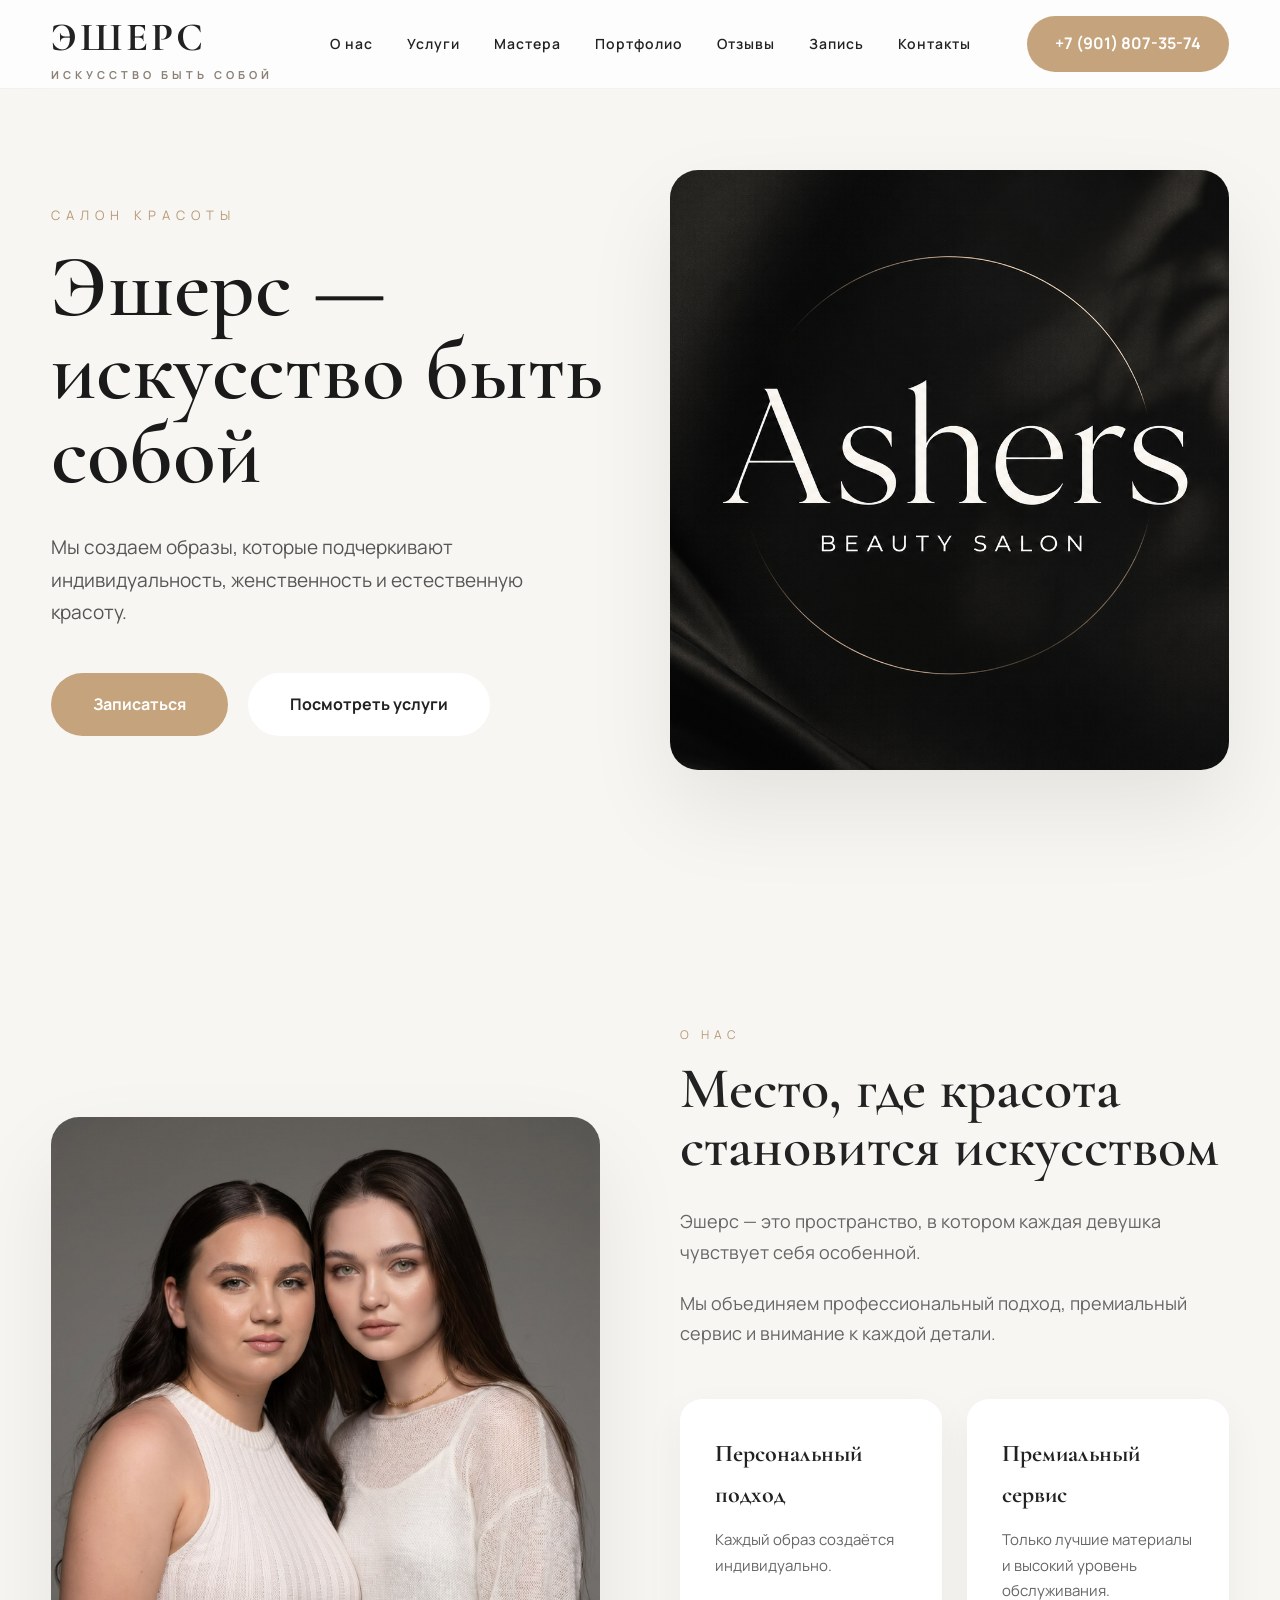
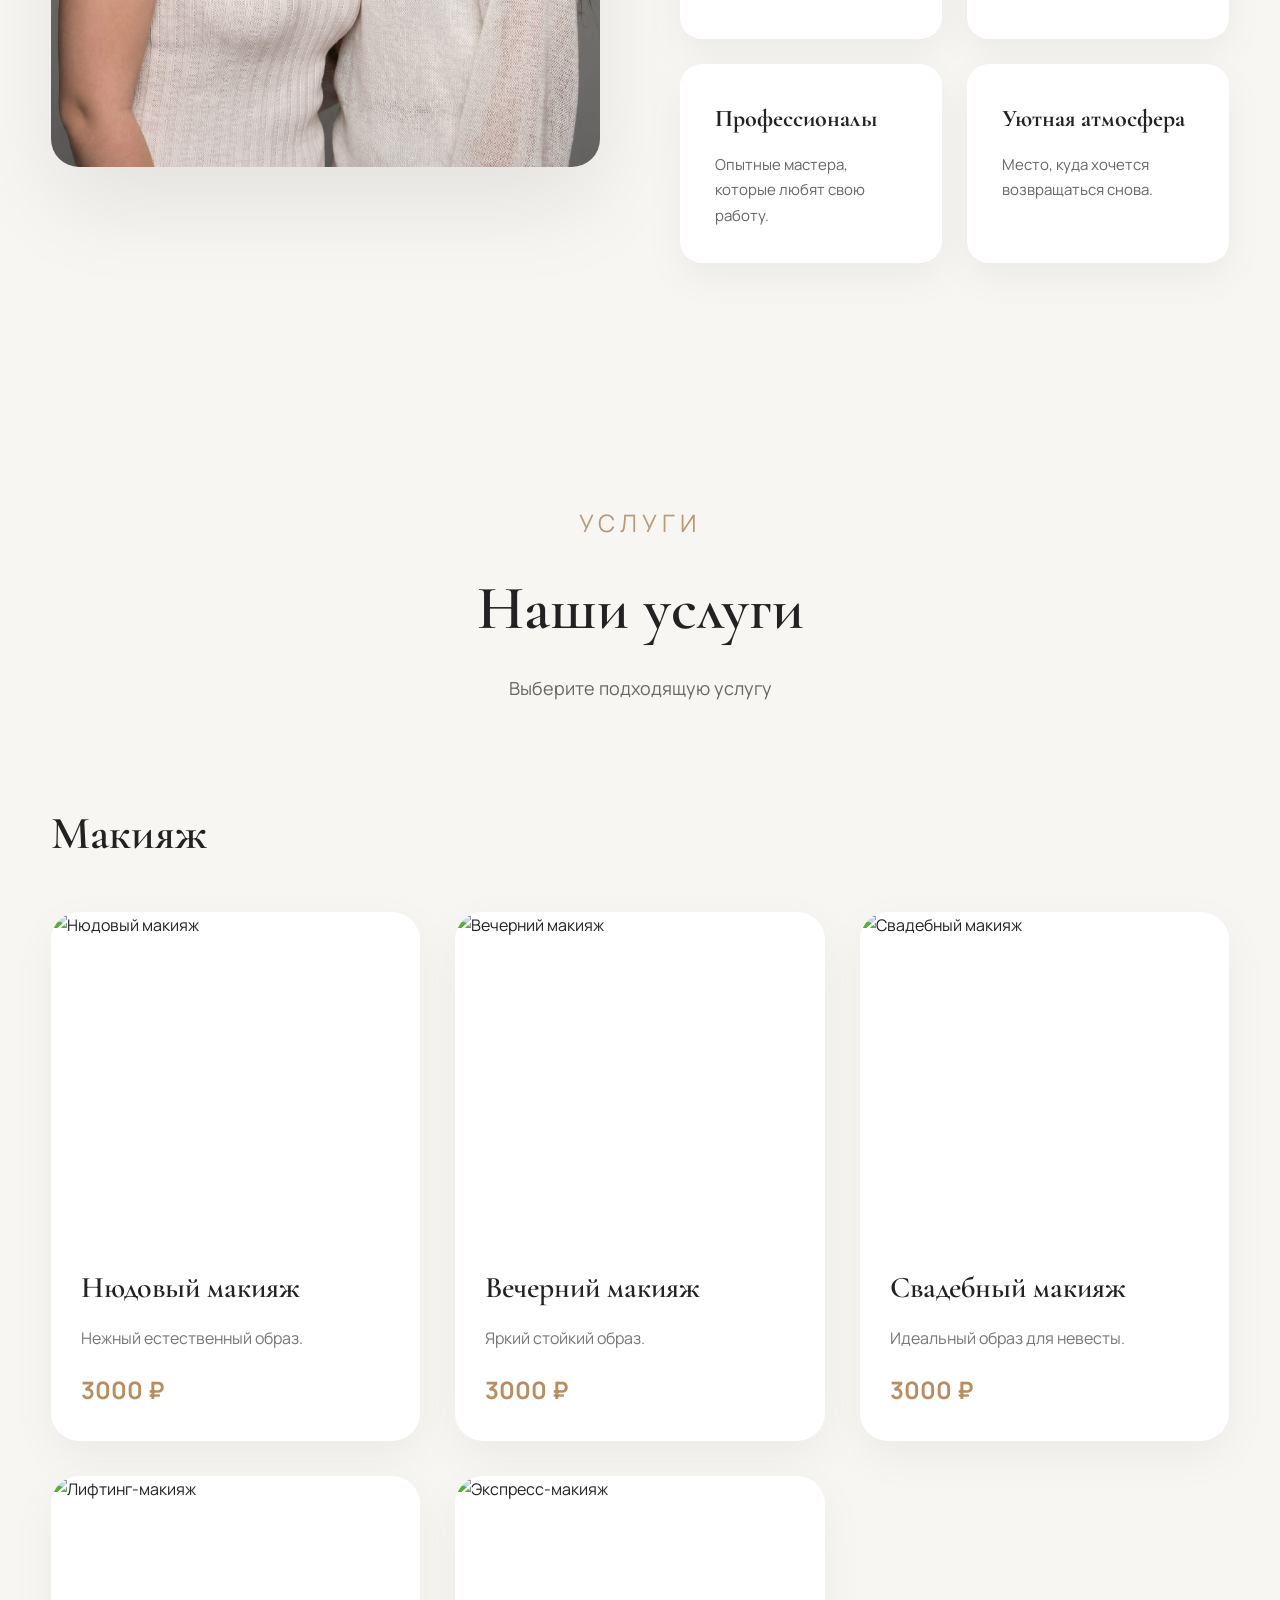
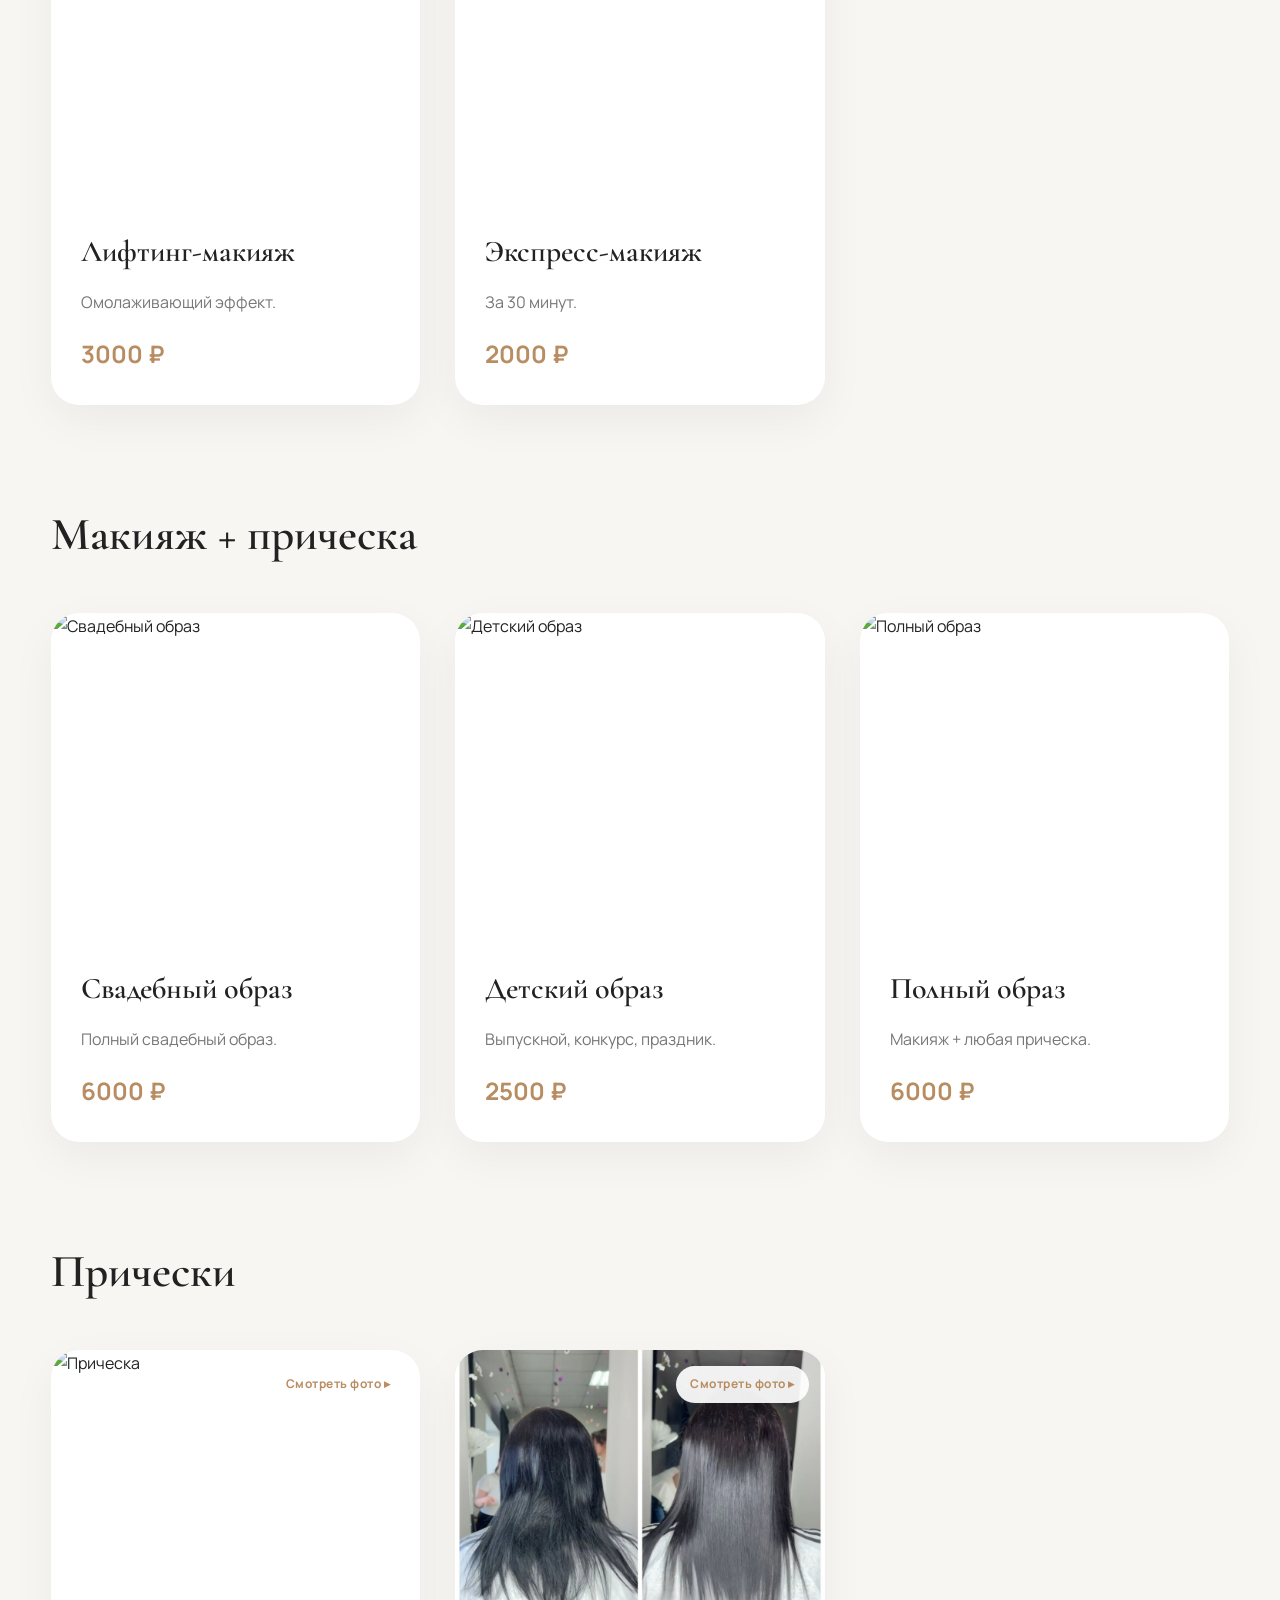
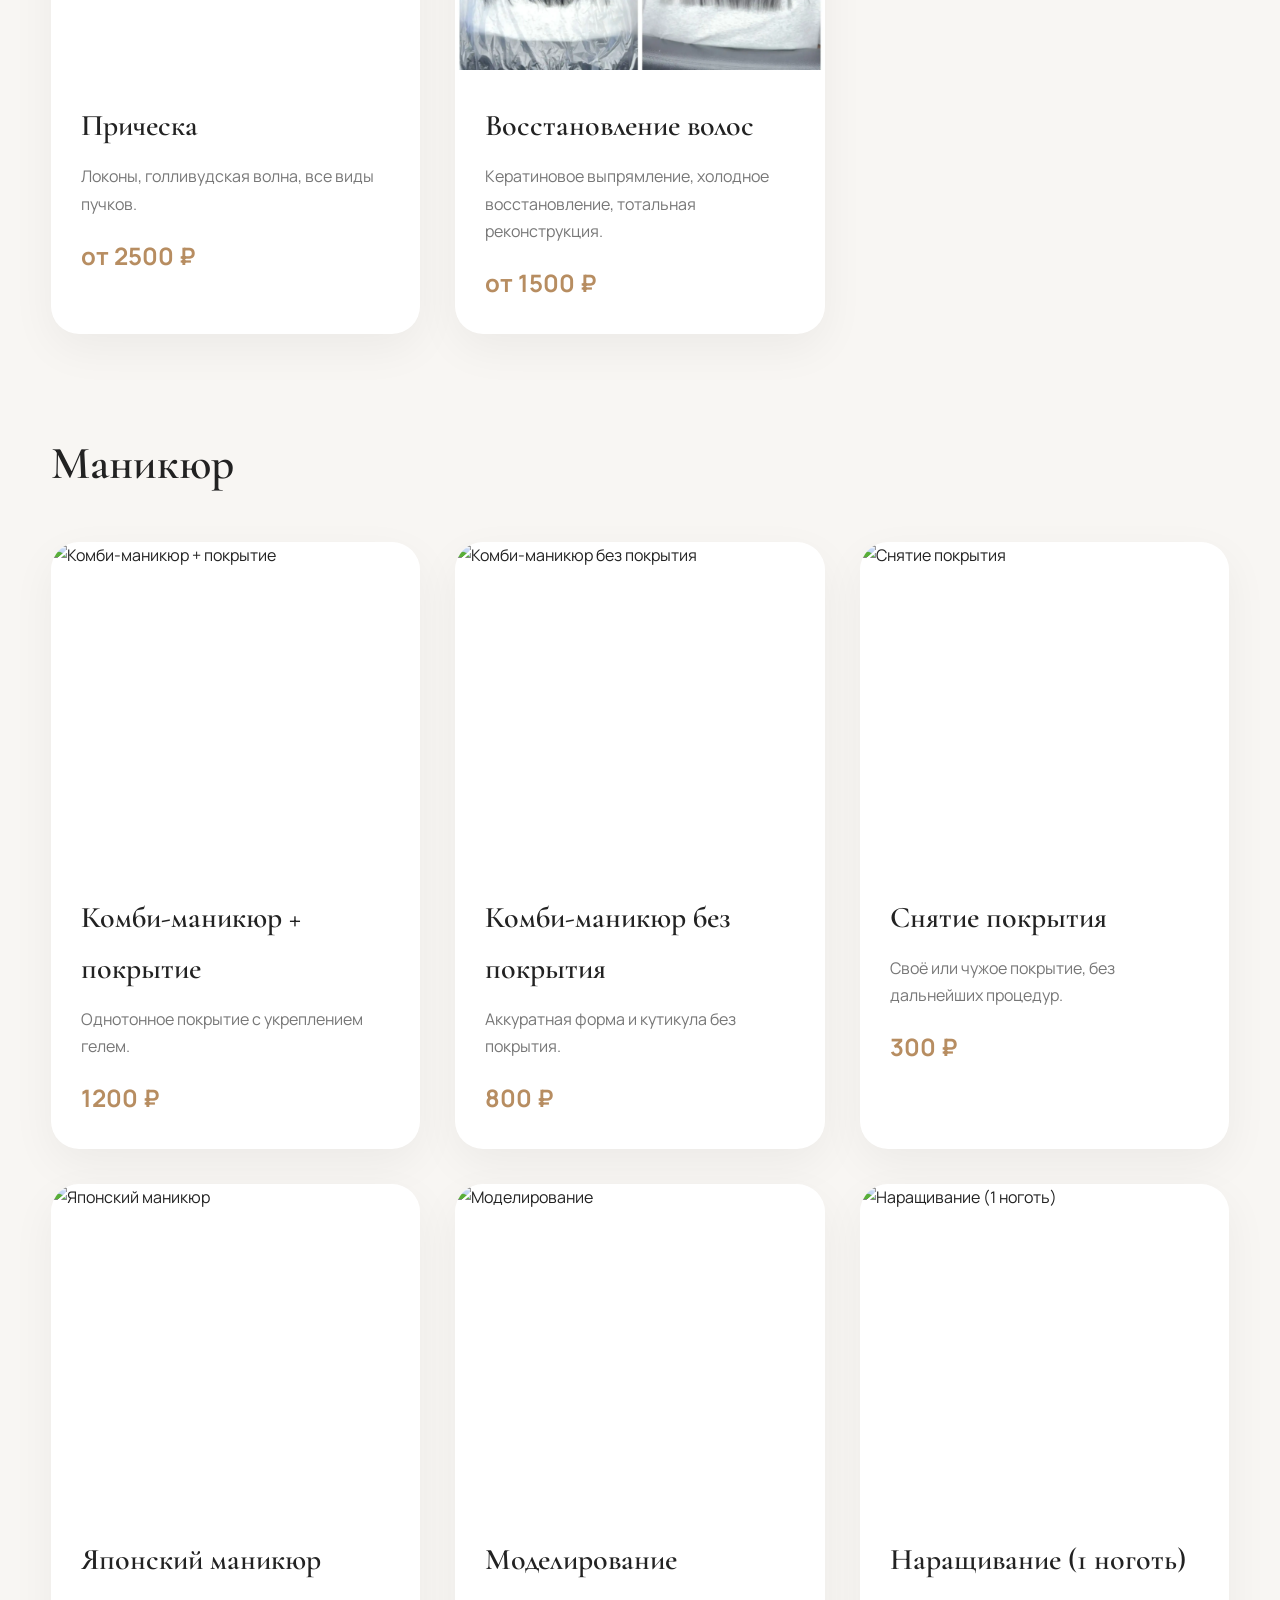
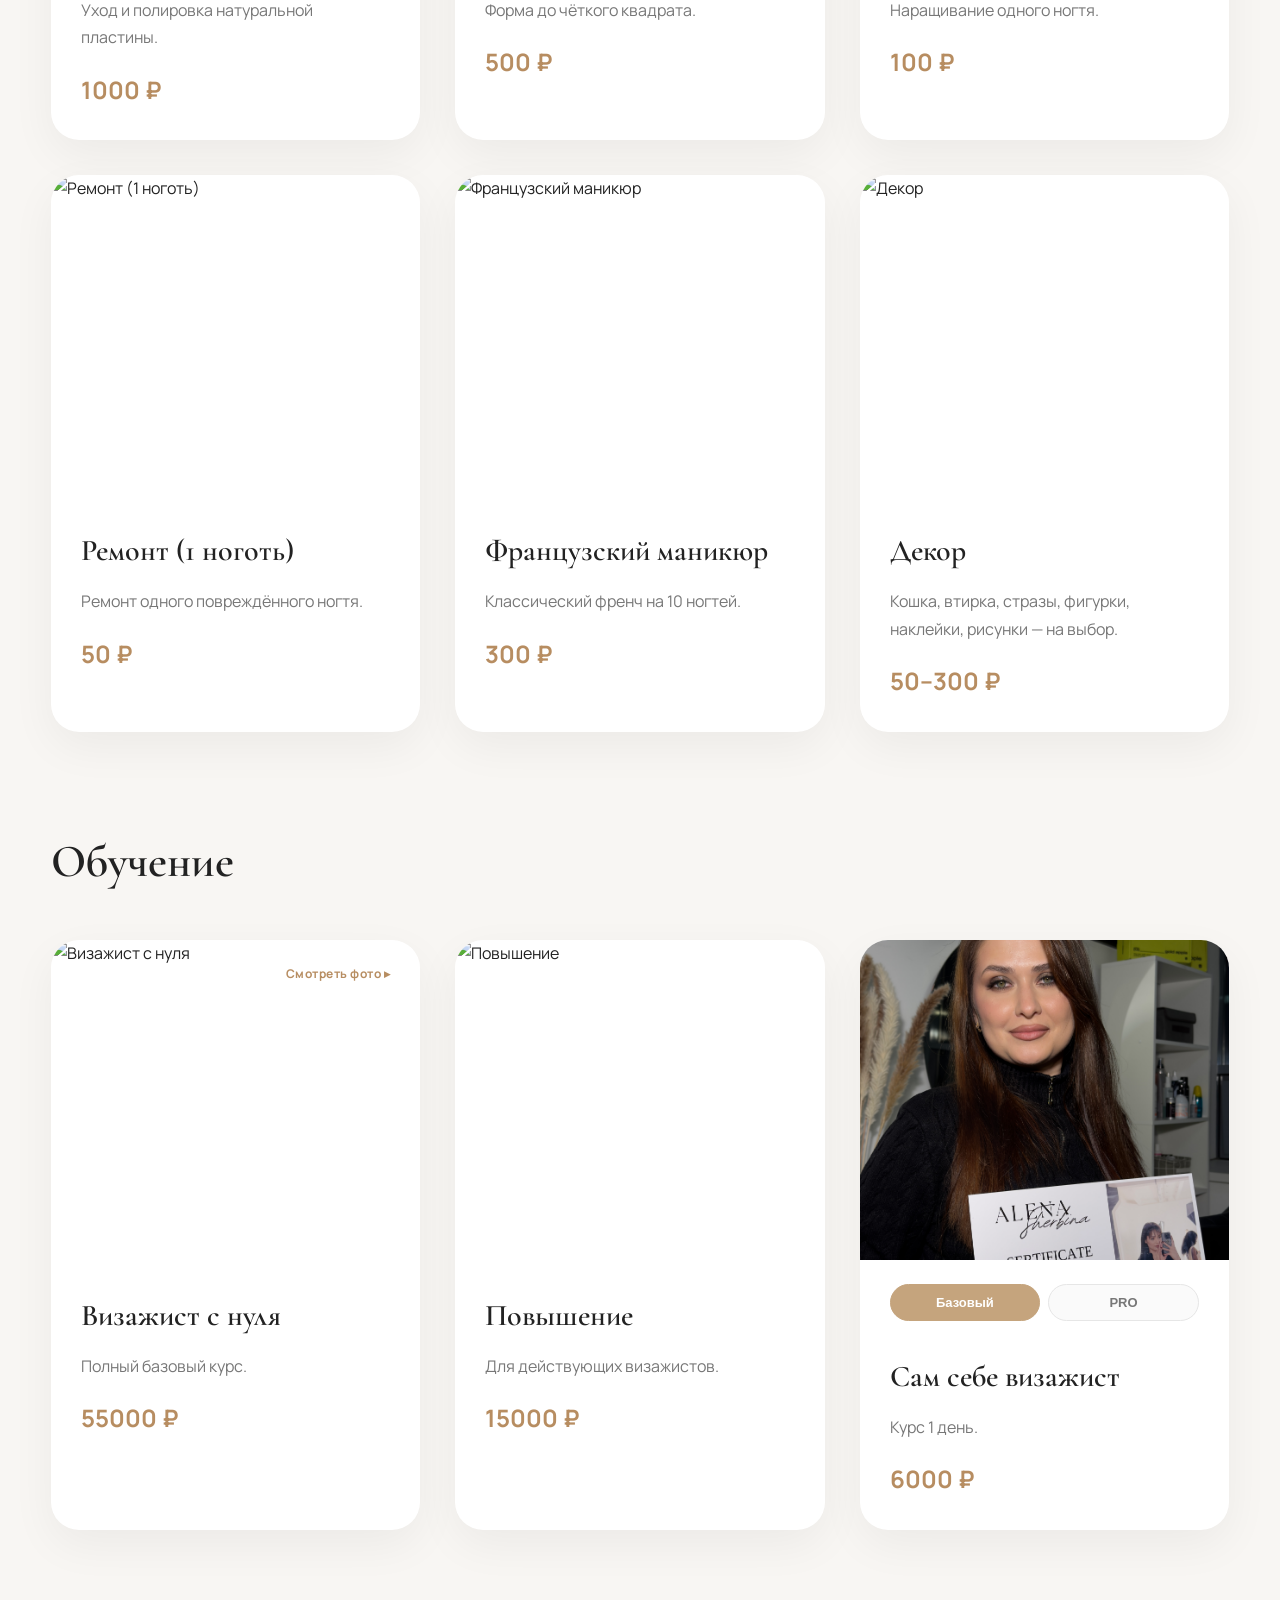
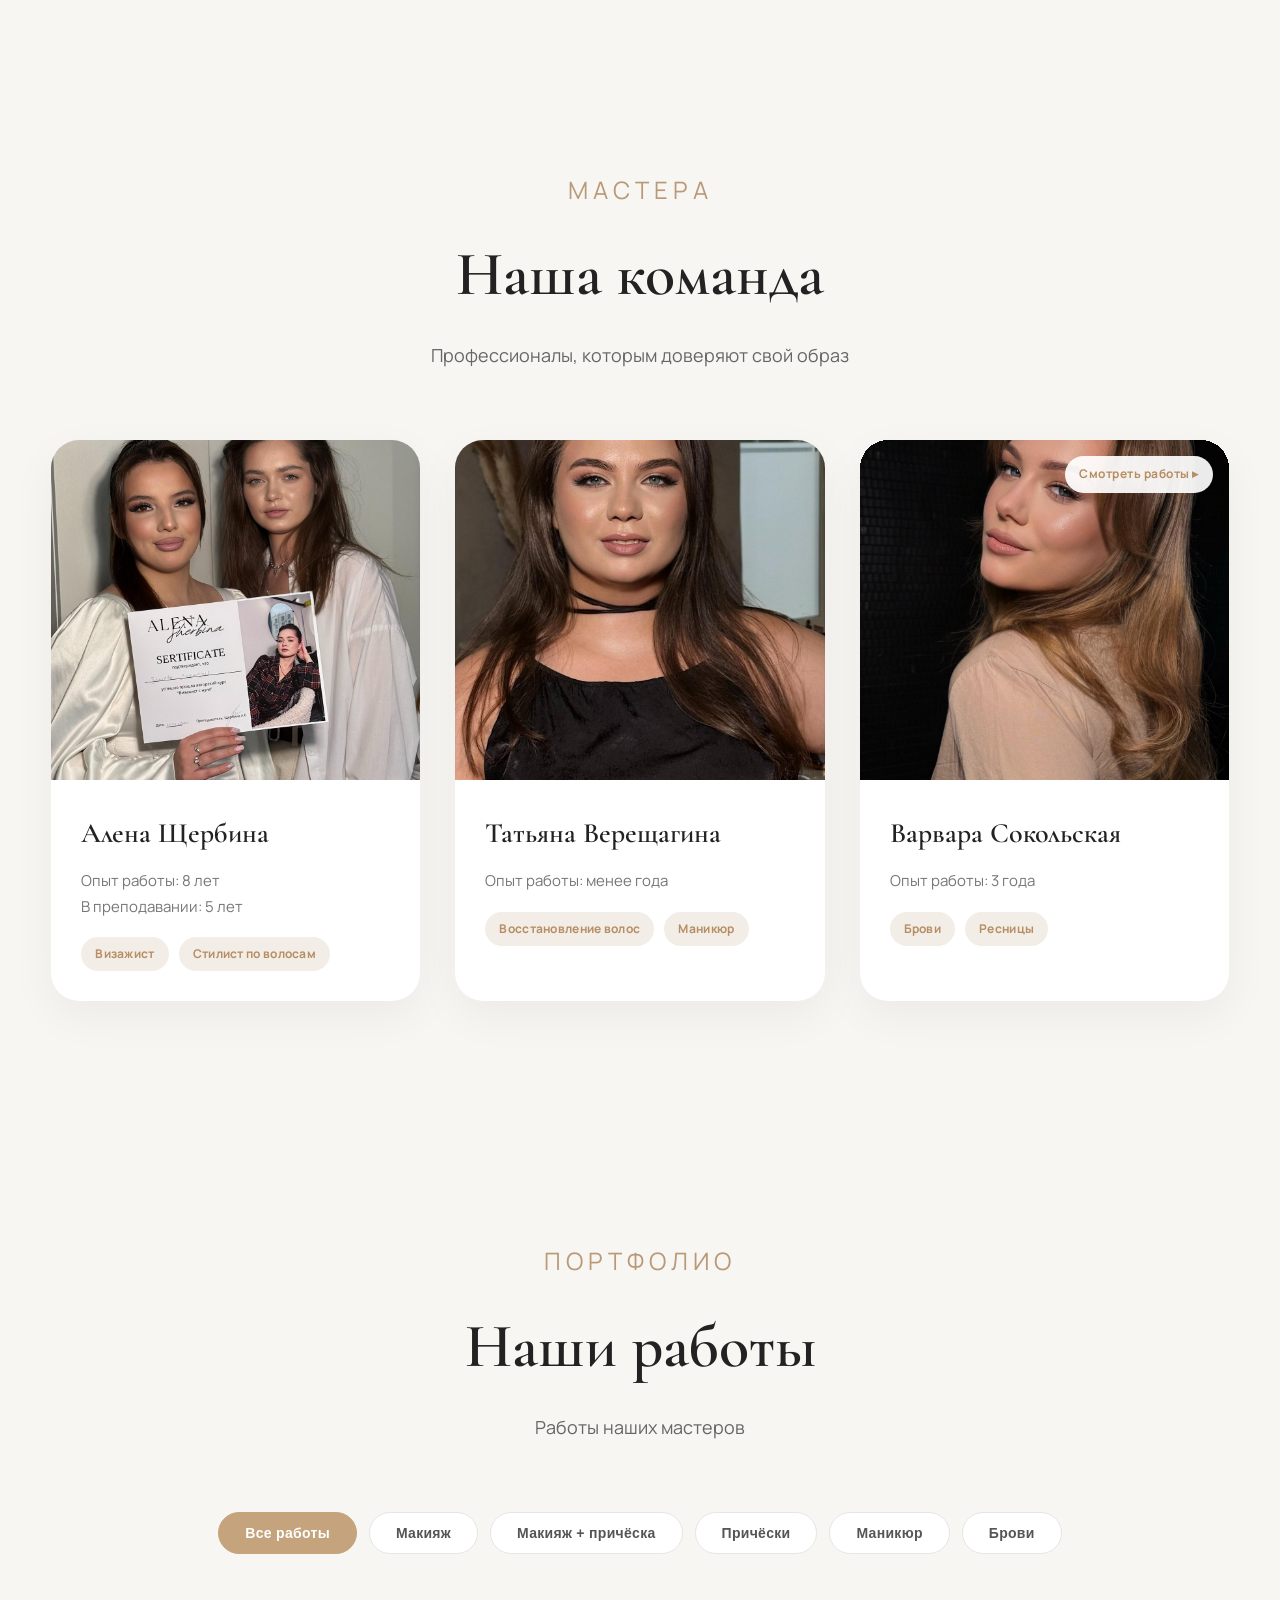
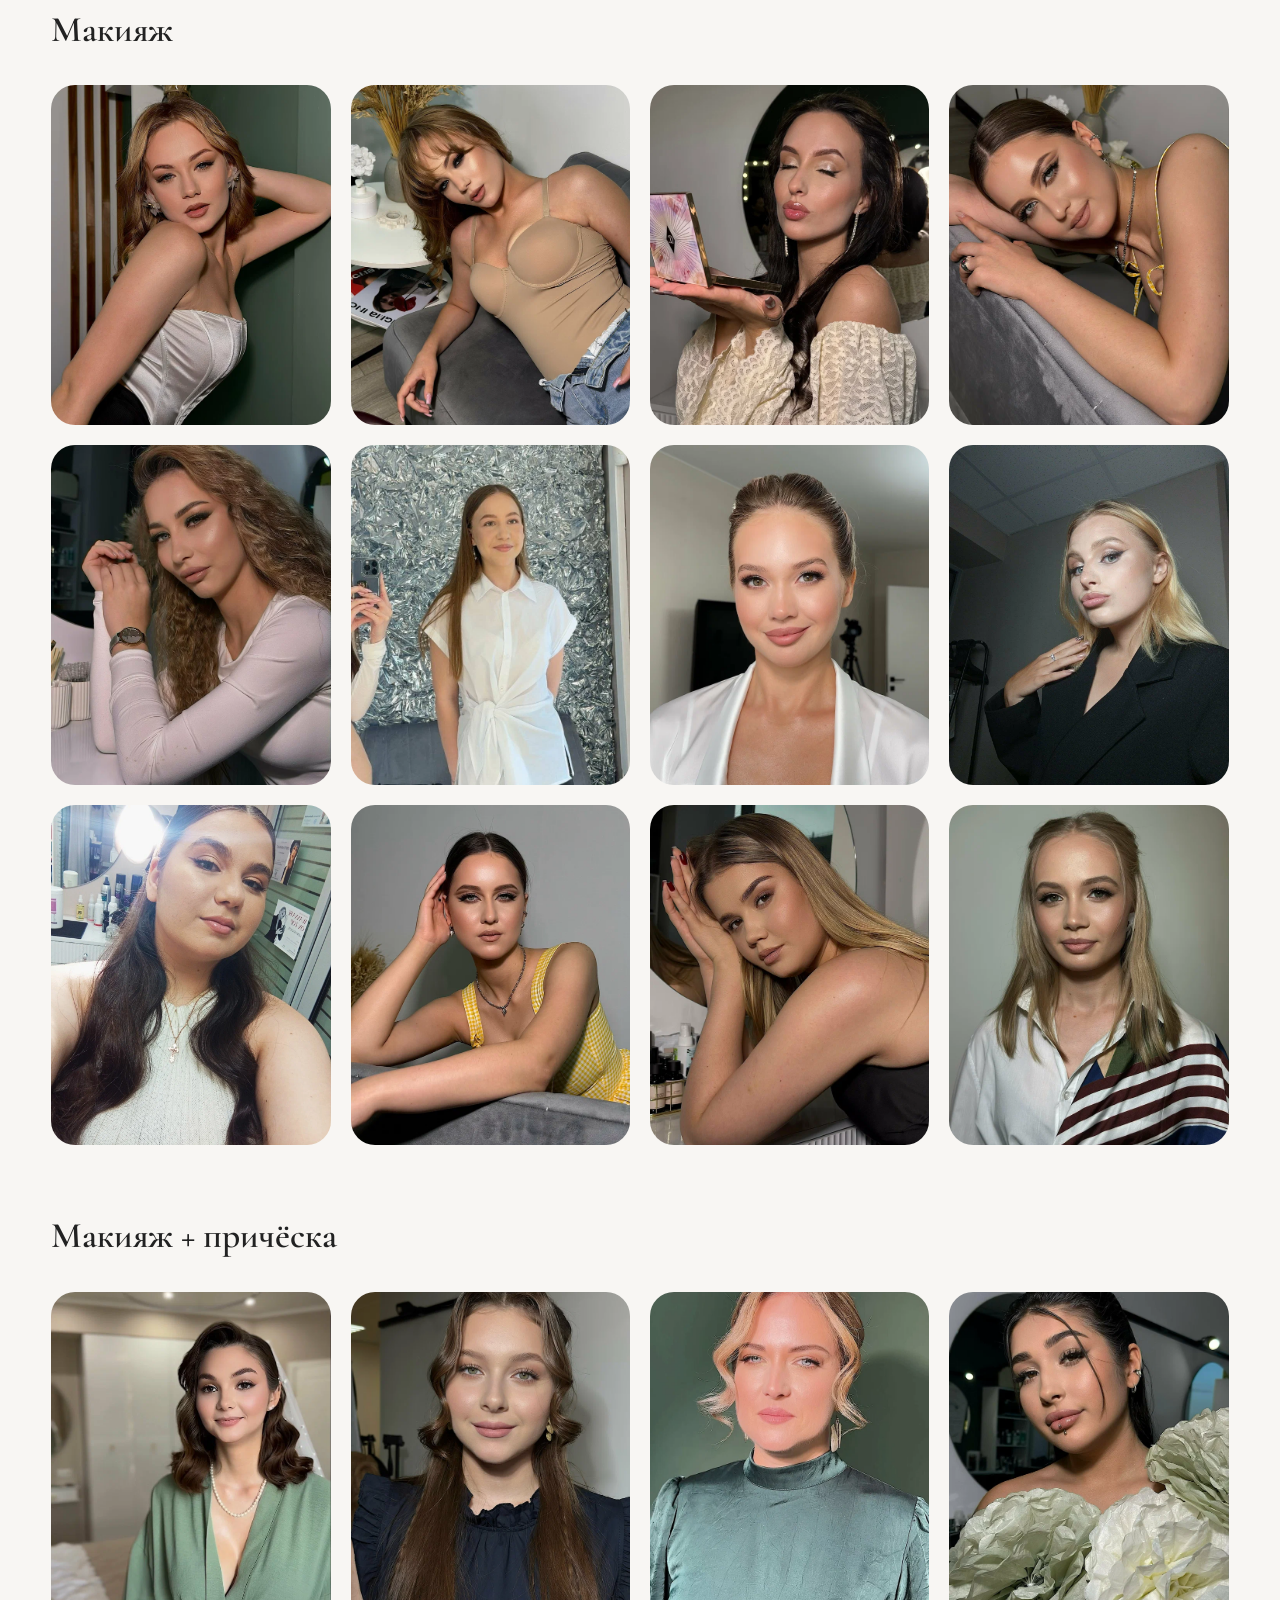
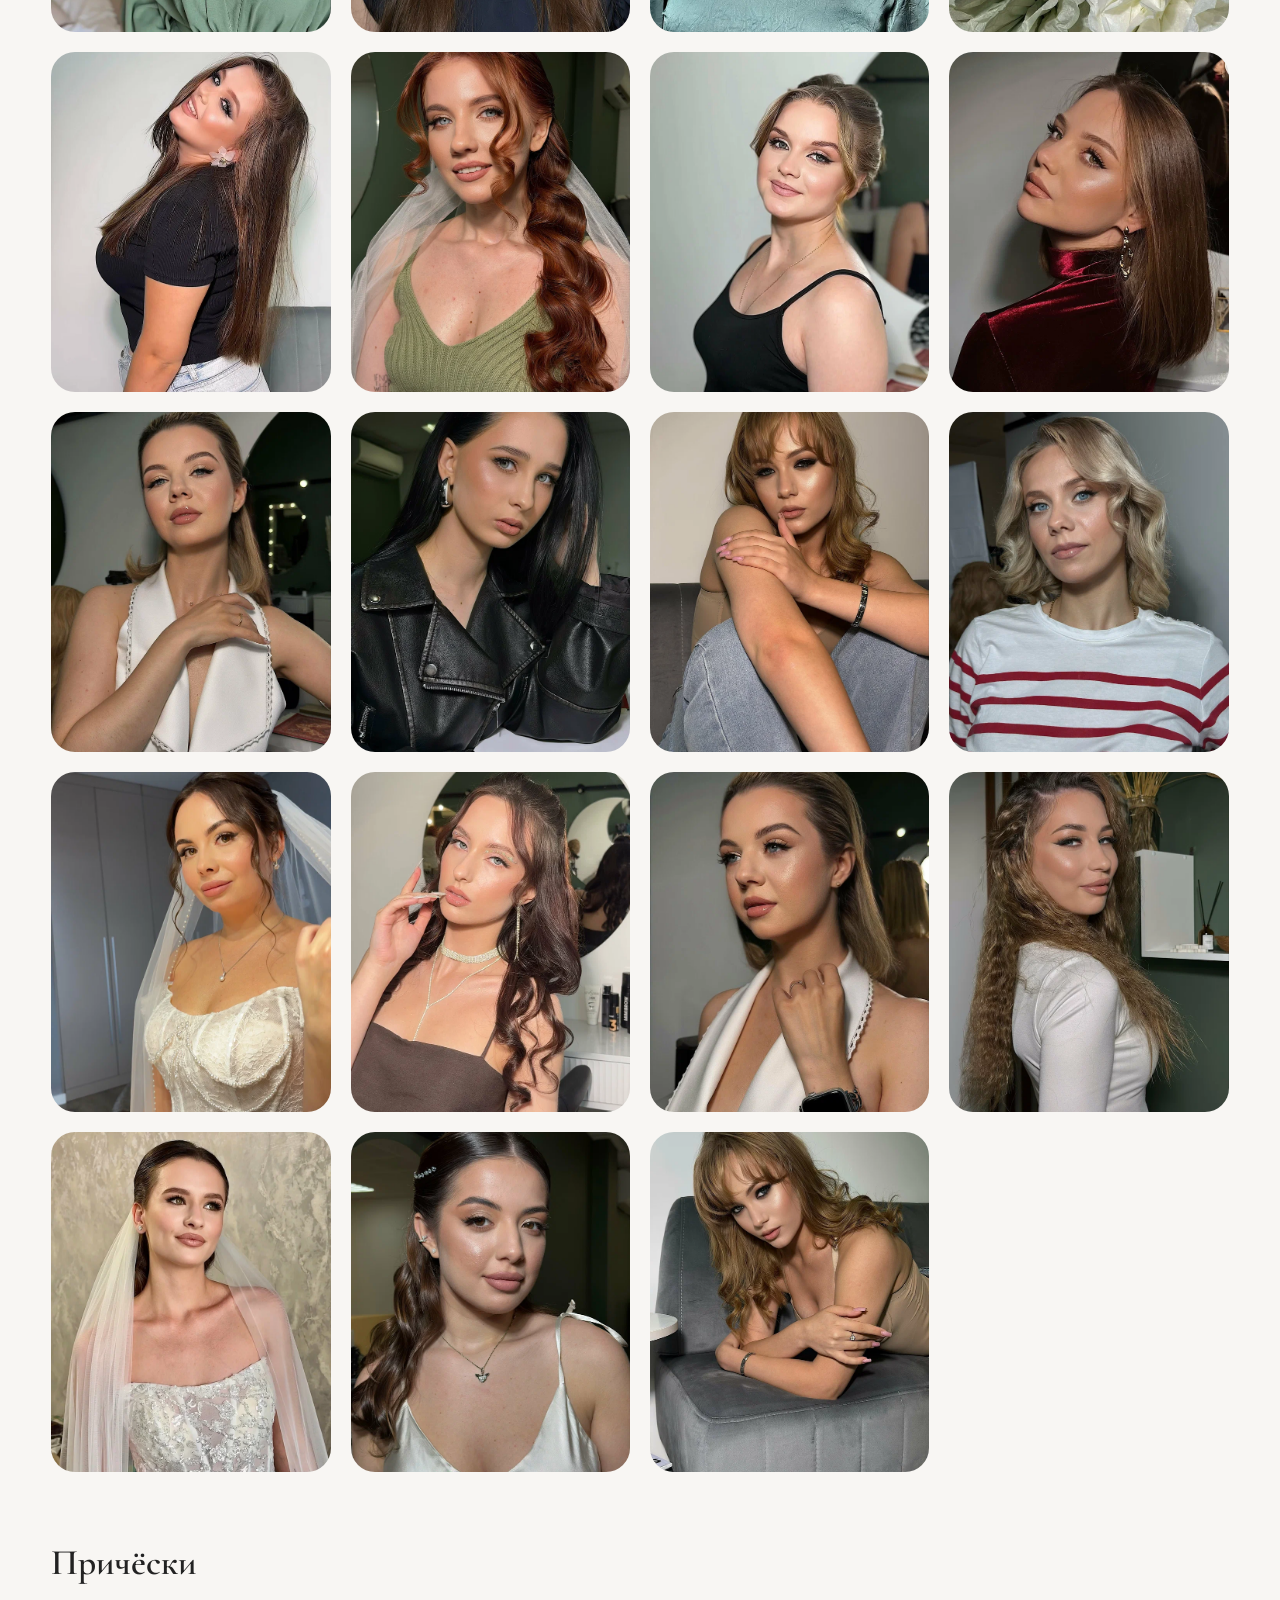
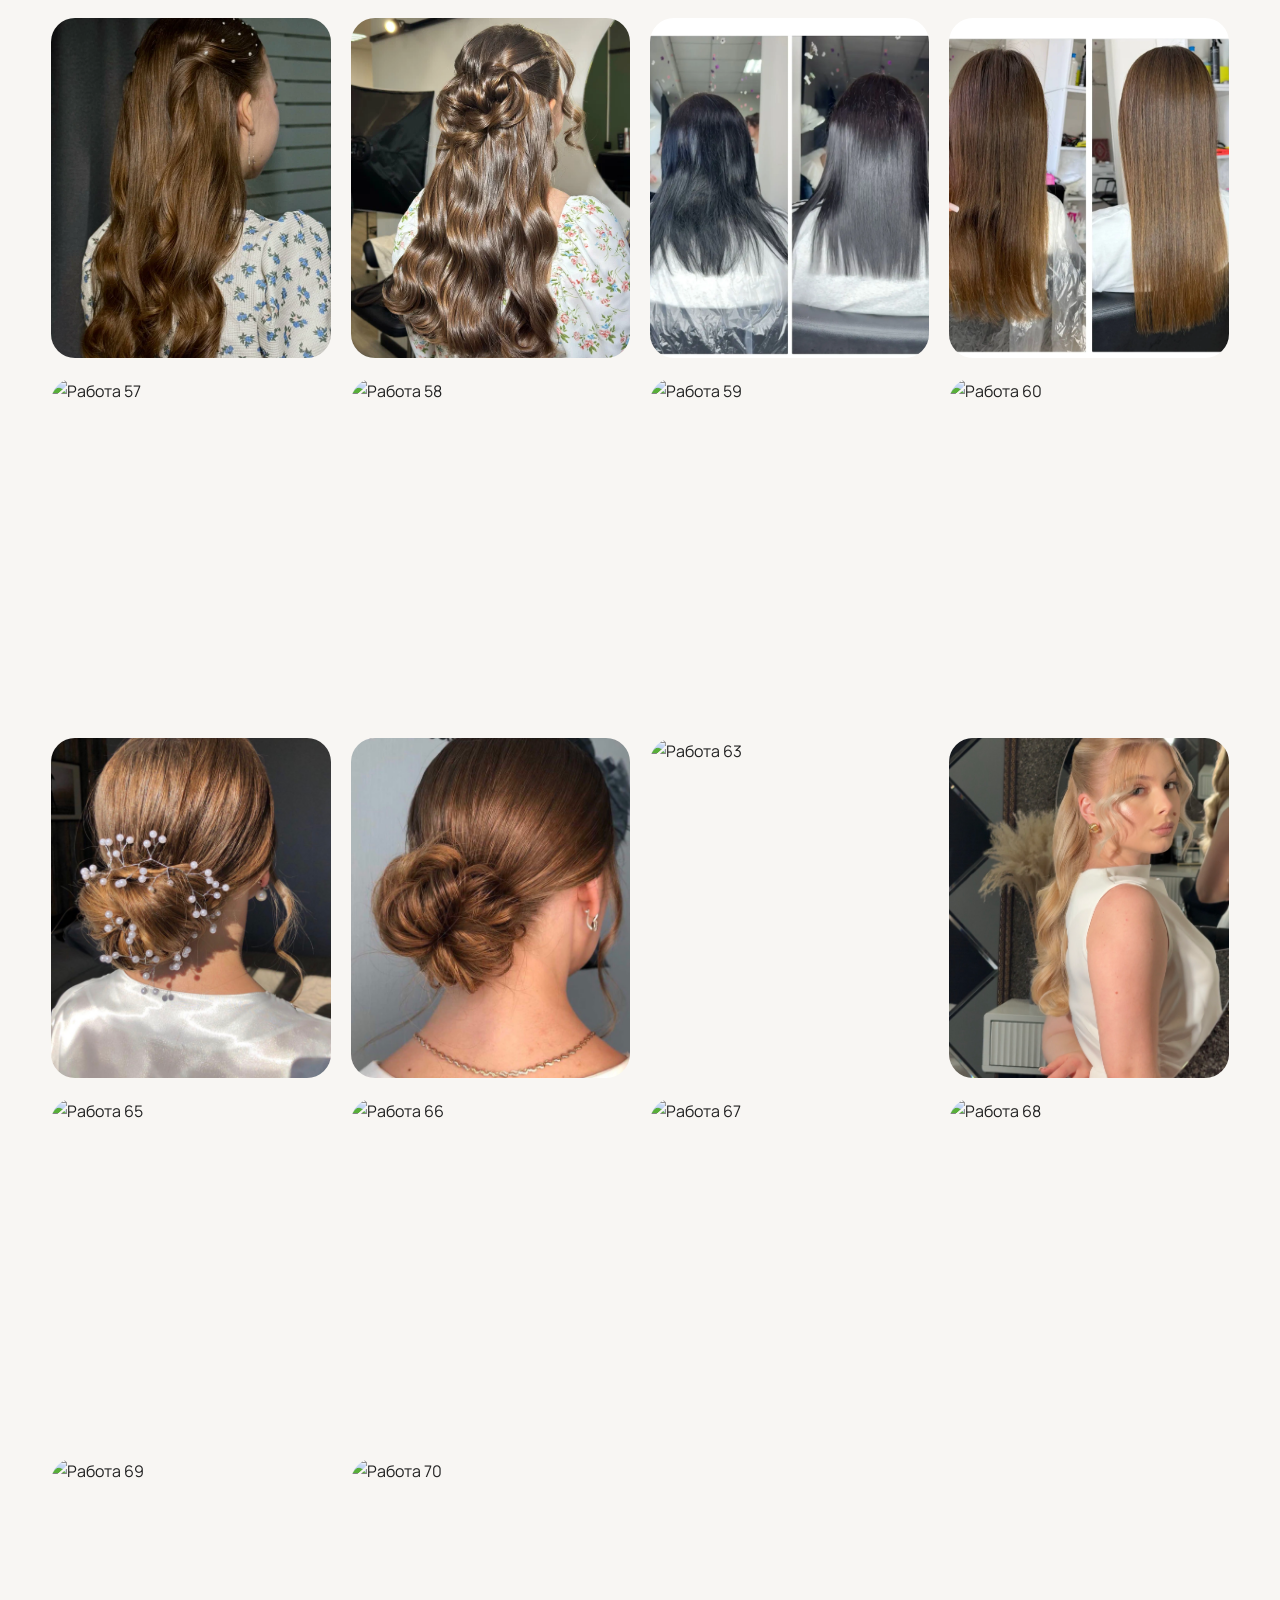
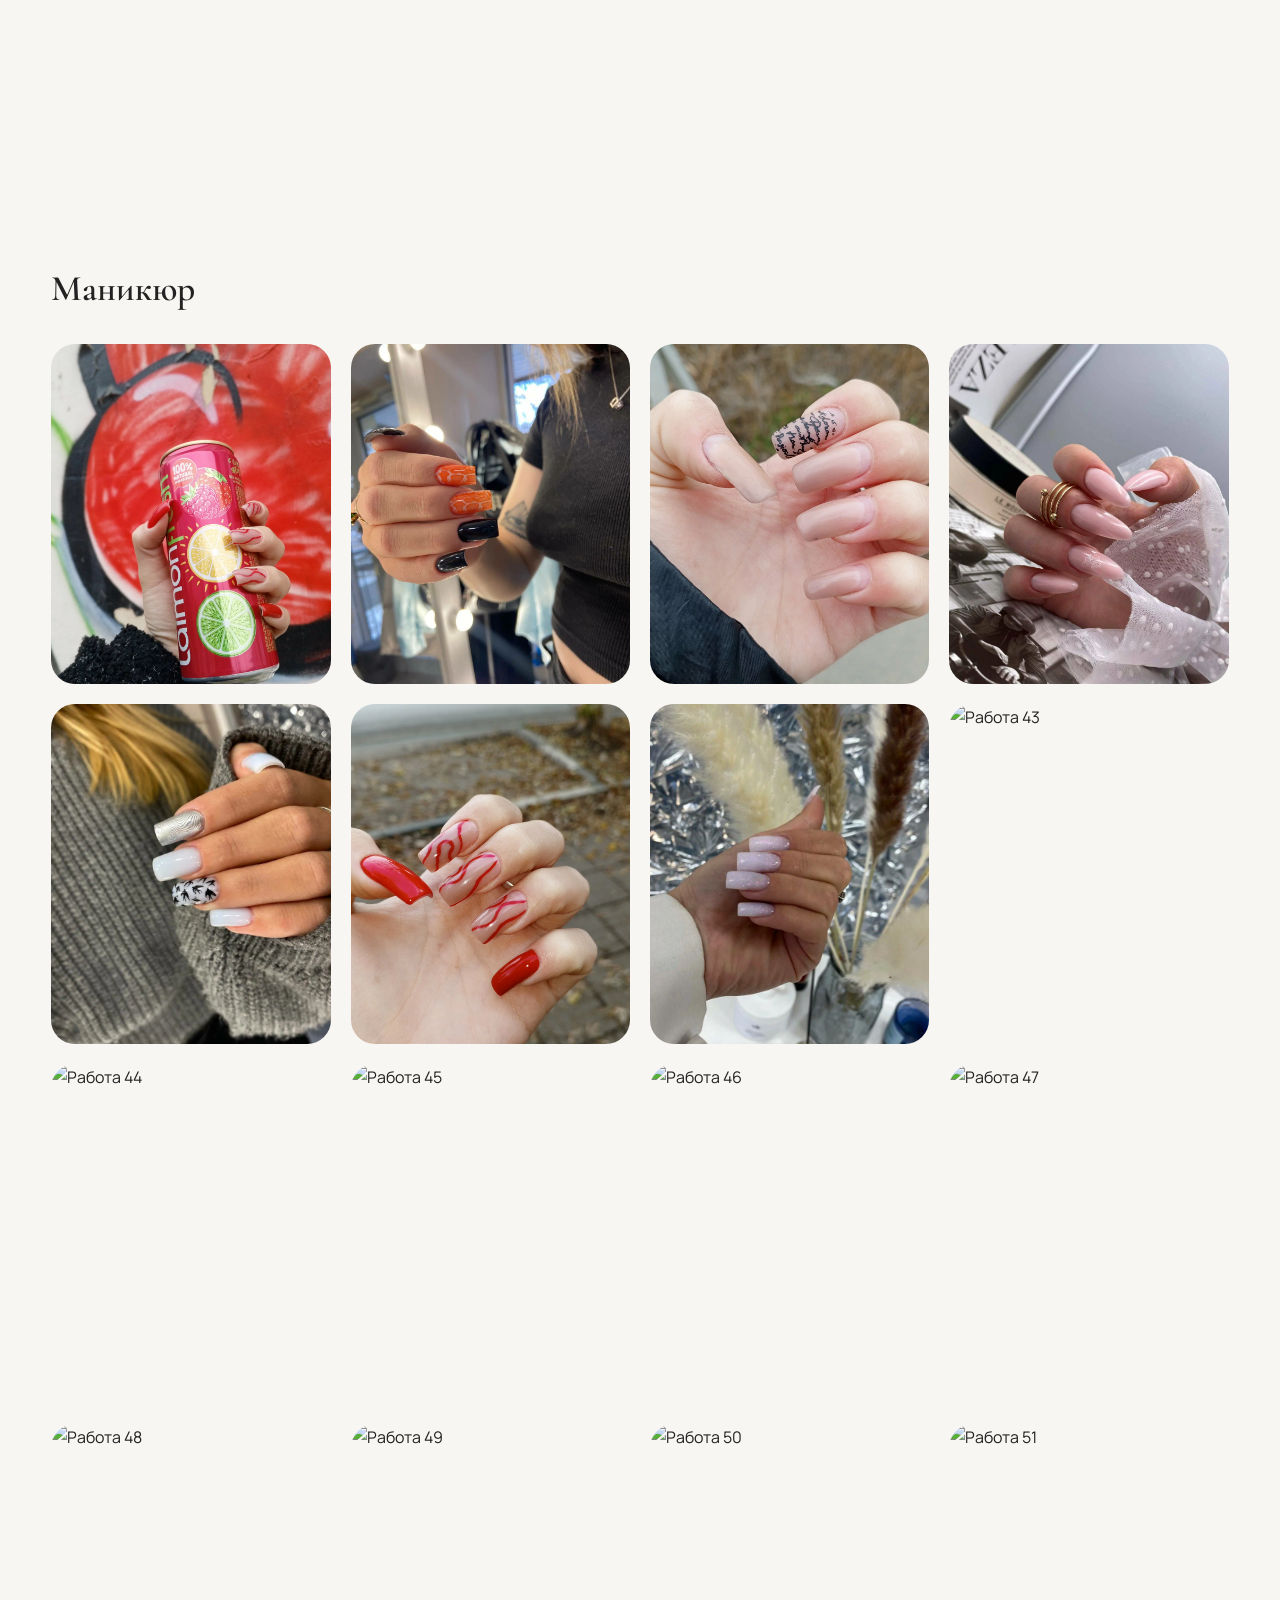
==== commit db9647af: "index.html" ====
--- a/index.html
+++ b/index.html
@@ -94,7 +94,7 @@
             <div class="masters-grid">
                 <div class="master-card">
                     <div class="master-photo">
-                        <img src="masters/1.jpg" alt="Имя мастера">
+                        <img src="masters/1.JPG" alt="Имя мастера">
                     </div>
                     <div class="master-body">
                         <h4>Алена Щербина</h4>
@@ -107,7 +107,7 @@
                 </div>
                 <div class="master-card">
                     <div class="master-photo">
-                        <img src="masters/2.jpg" alt="Имя мастера">
+                        <img src="masters/2.JPG" alt="Имя мастера">
                     </div>
                     <div class="master-body">
                         <h4>Татьяна Верещагина</h4>
@@ -120,7 +120,7 @@
                 </div>
                 <div class="master-card">
                     <div class="master-photo master-story" data-master-story="varvara-brows">
-                        <img src="masters/3.jpg" alt="Варвара Сокольская">
+                        <img src="masters/3.JPG" alt="Варвара Сокольская">
                     </div>
                     <div class="master-body">
                         <h4>Варвара Сокольская</h4>
@@ -547,11 +547,11 @@
         // на его .master-photo в HTML, 2) добавь запись сюда с таким же ключом.
         const masterStorySlides = {
             'varvara-brows': [
-                { img: 'services_images/b1.jpg', link: null },
-                { img: 'services_images/b2.jpg', link: null },
-                { img: 'services_images/b3.jpg', link: null },
-                { img: 'services_images/b4.jpg', link: null },
-                { img: 'services_images/b5.jpg', link: null },
+                { img: 'services_images/b1.JPG', link: null },
+                { img: 'services_images/b2.JPG', link: null },
+                { img: 'services_images/b3.JPG', link: null },
+                { img: 'services_images/b4.JPG', link: null },
+                { img: 'services_images/b5.JPG', link: null },
                 { img: 'services_images/b6.jpg', link: null }
             ]
         };
@@ -794,4 +794,4 @@
         });
     </script>
 </body>
-</html>+</html>
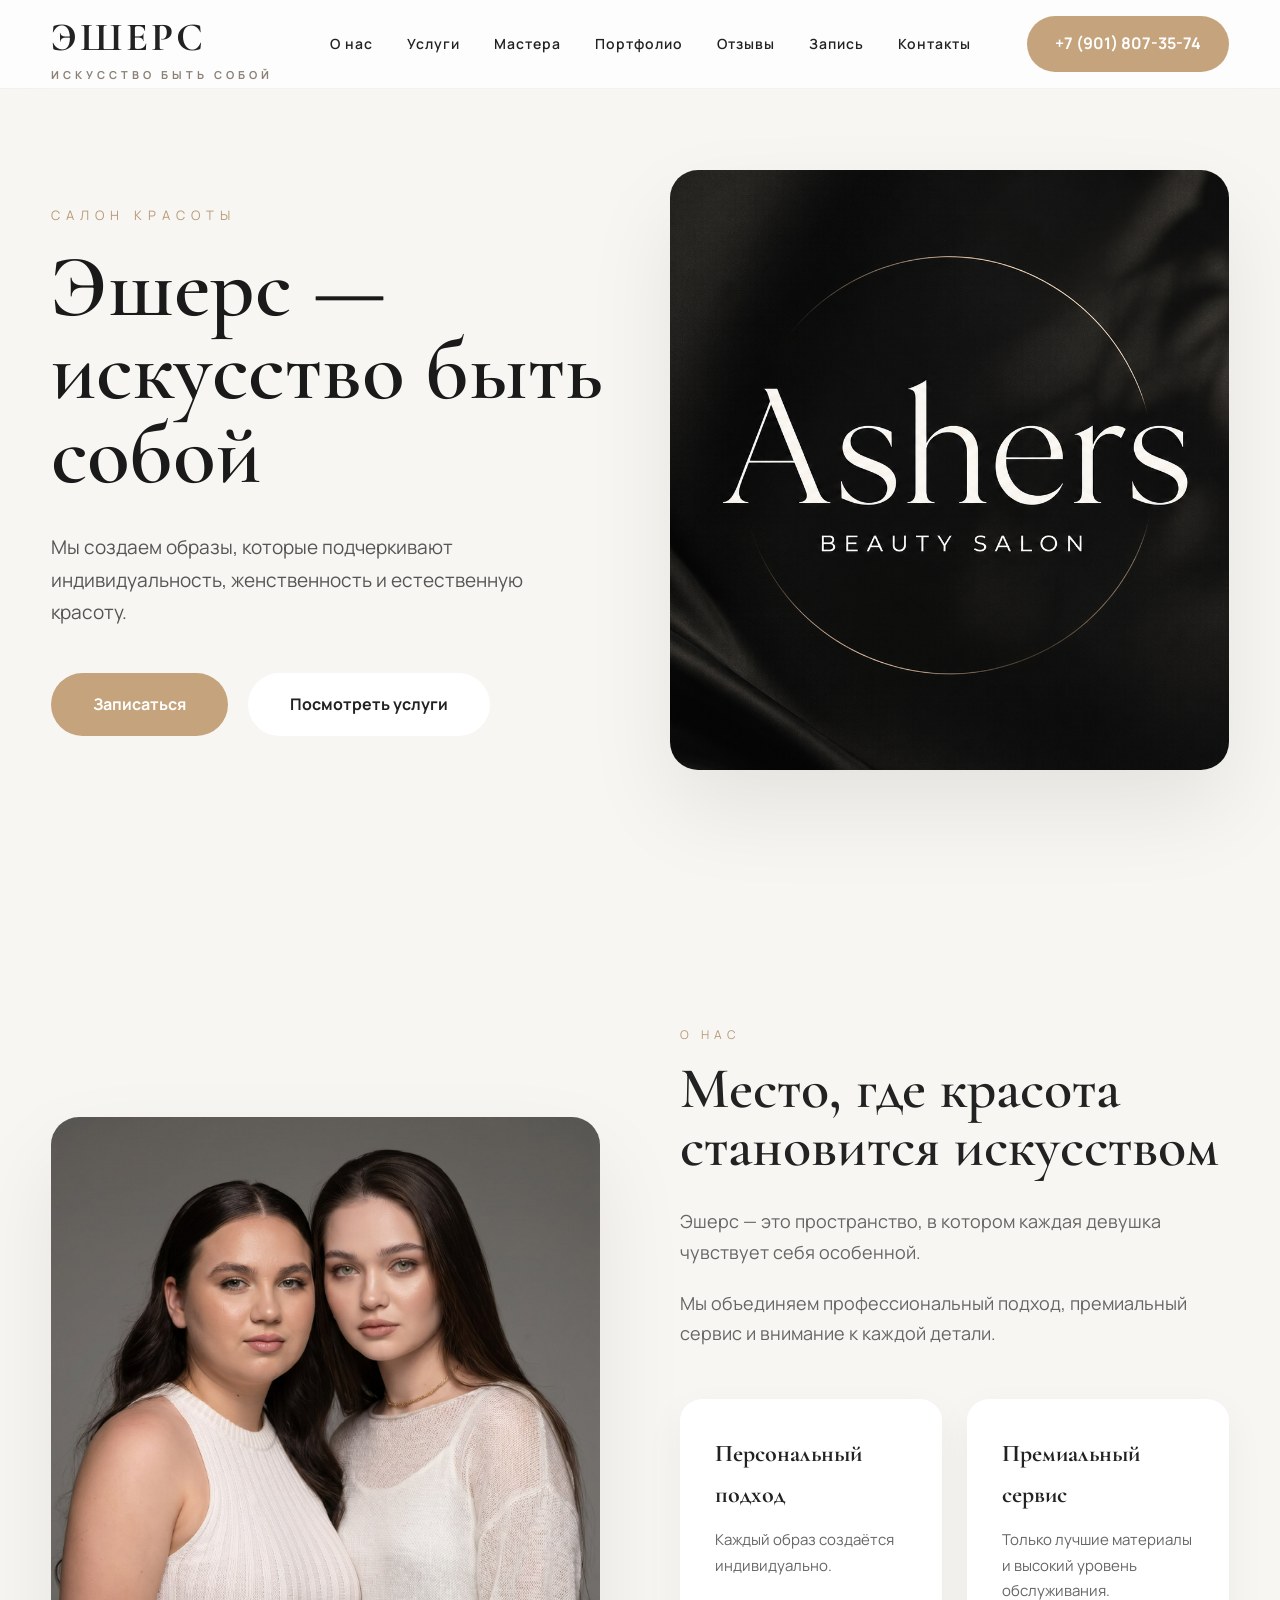
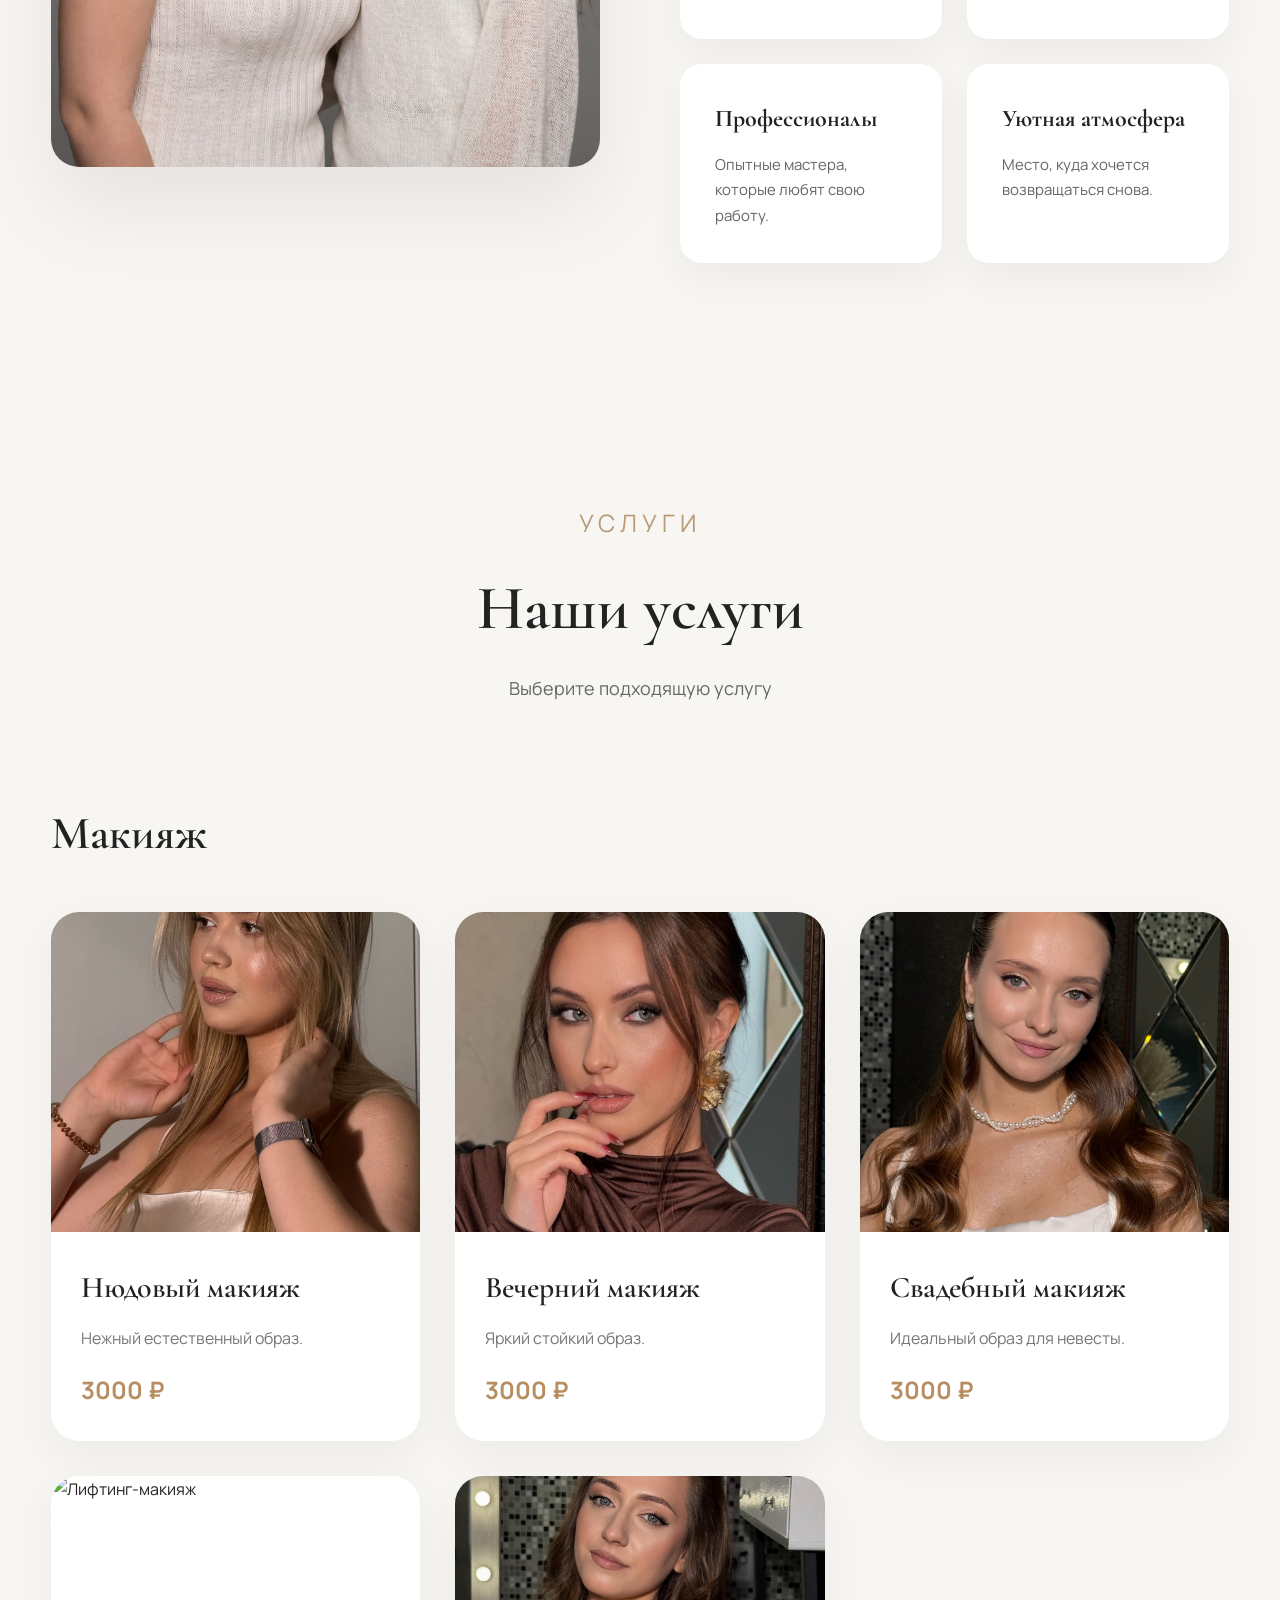
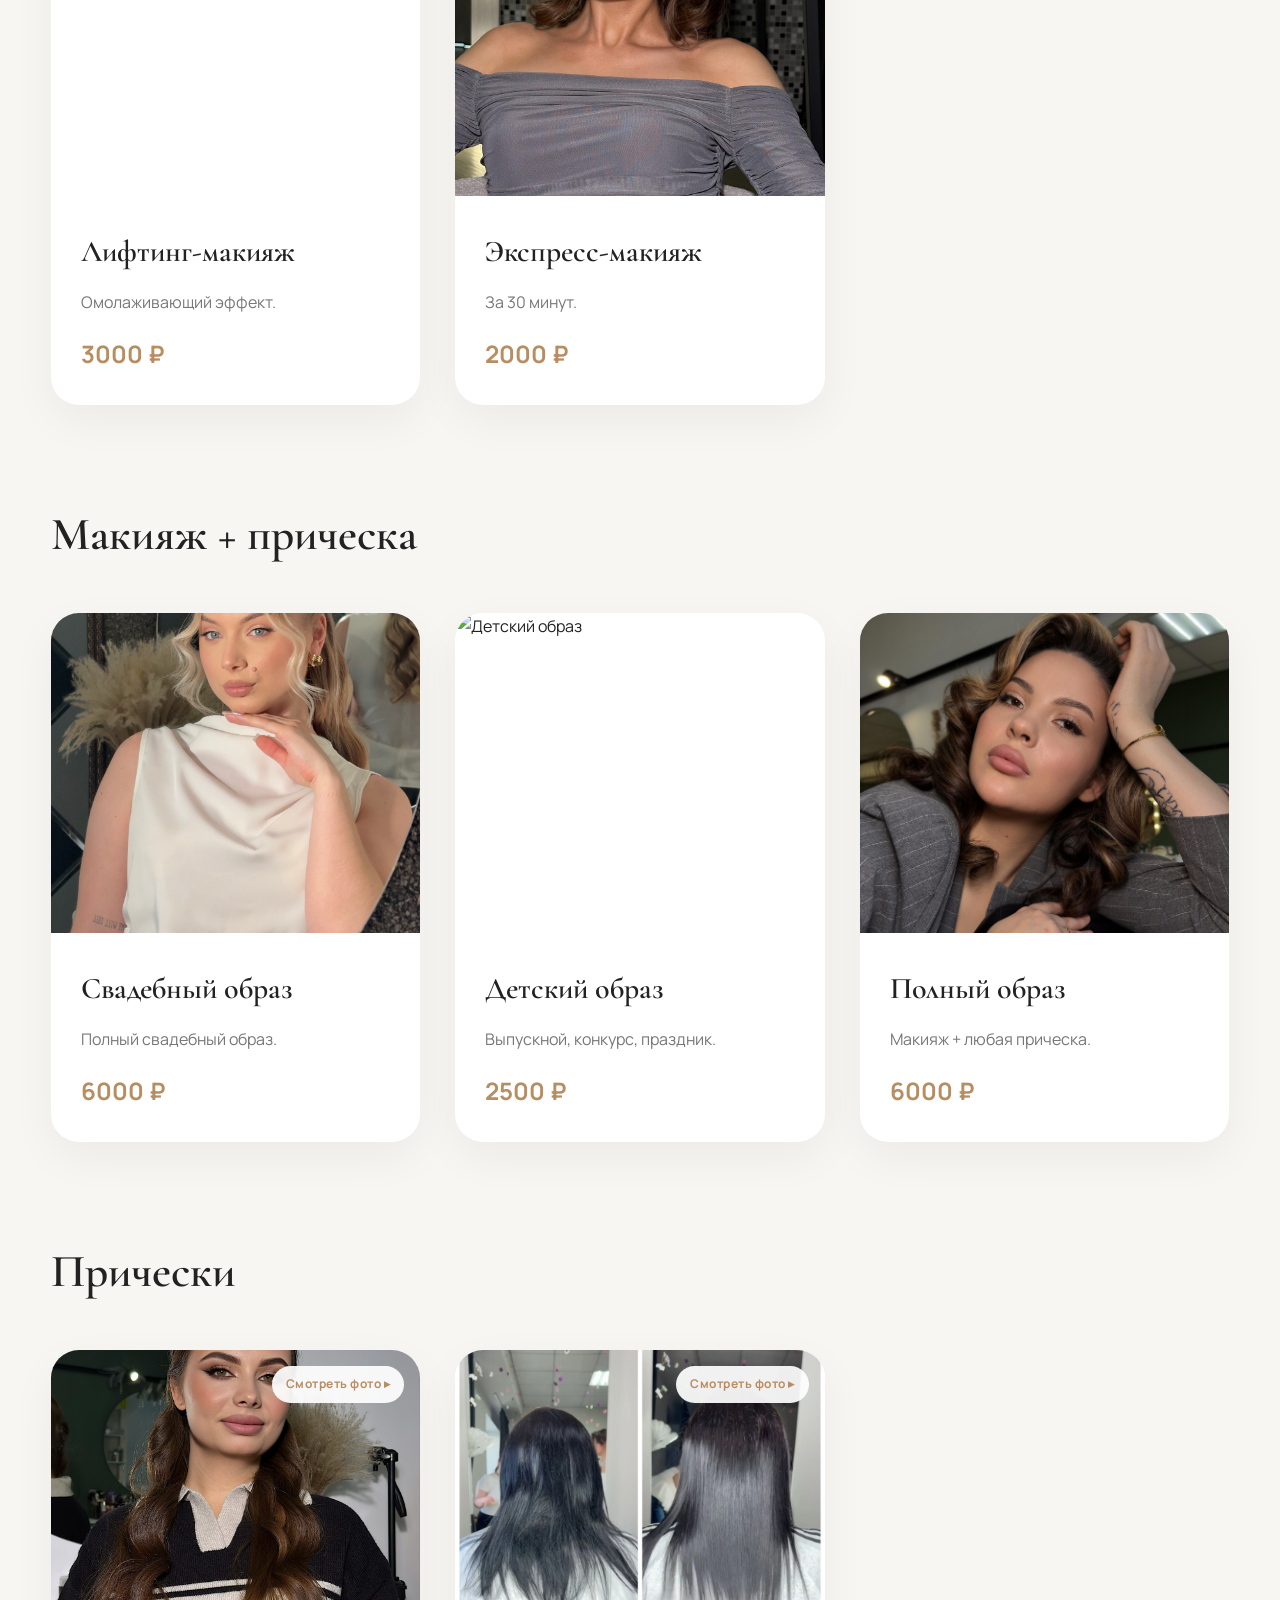
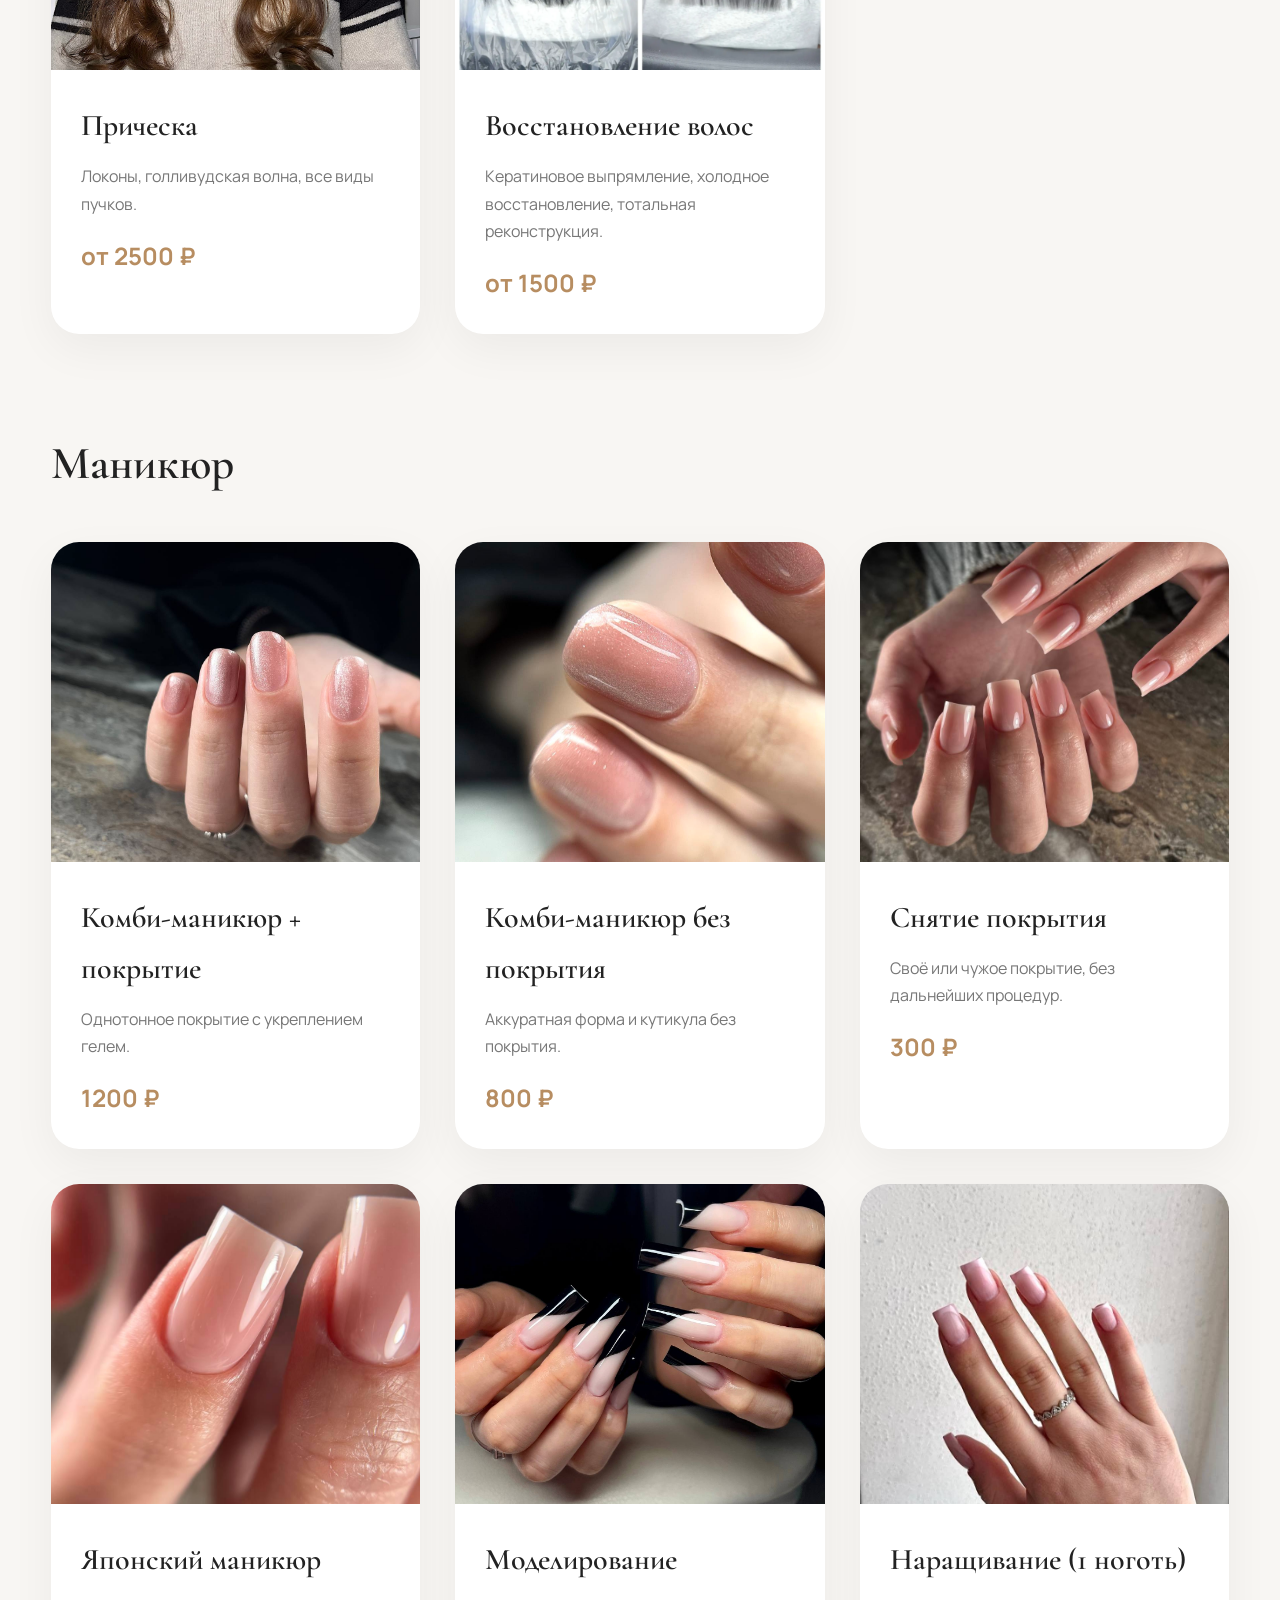
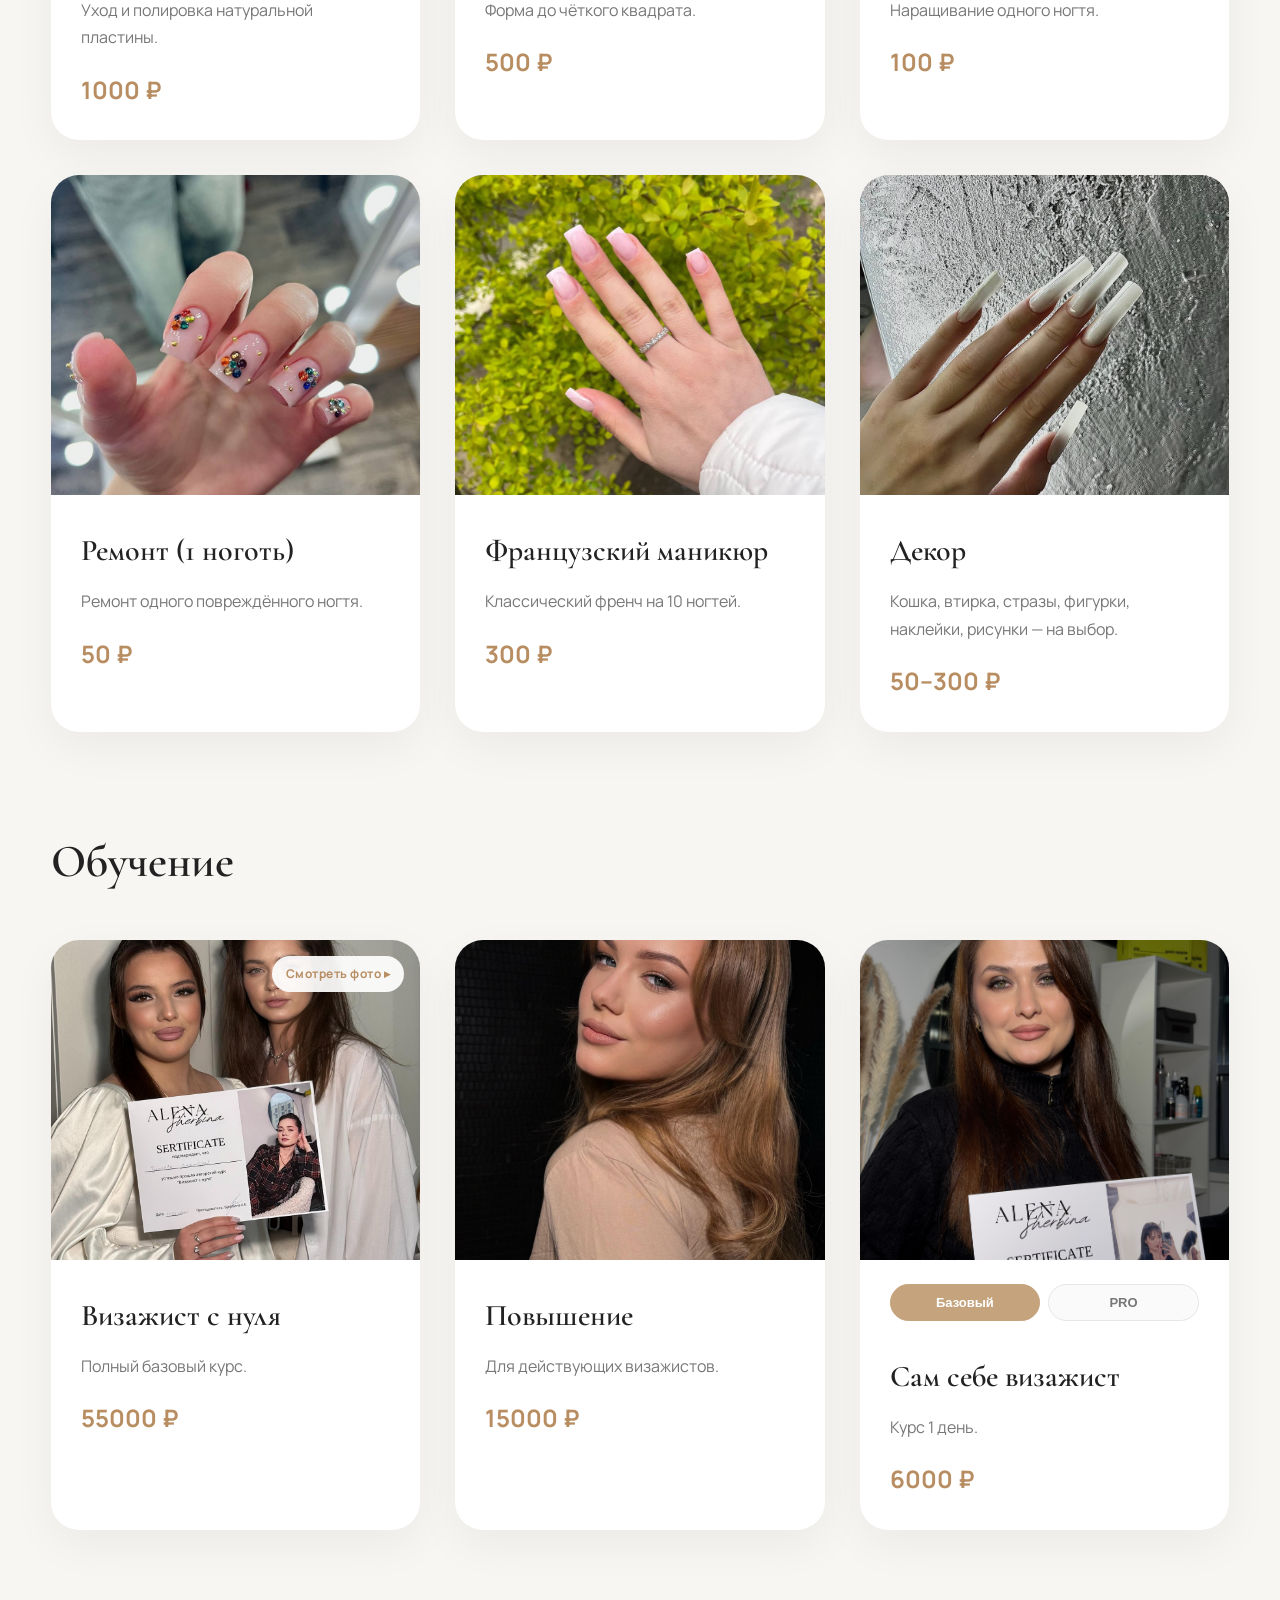
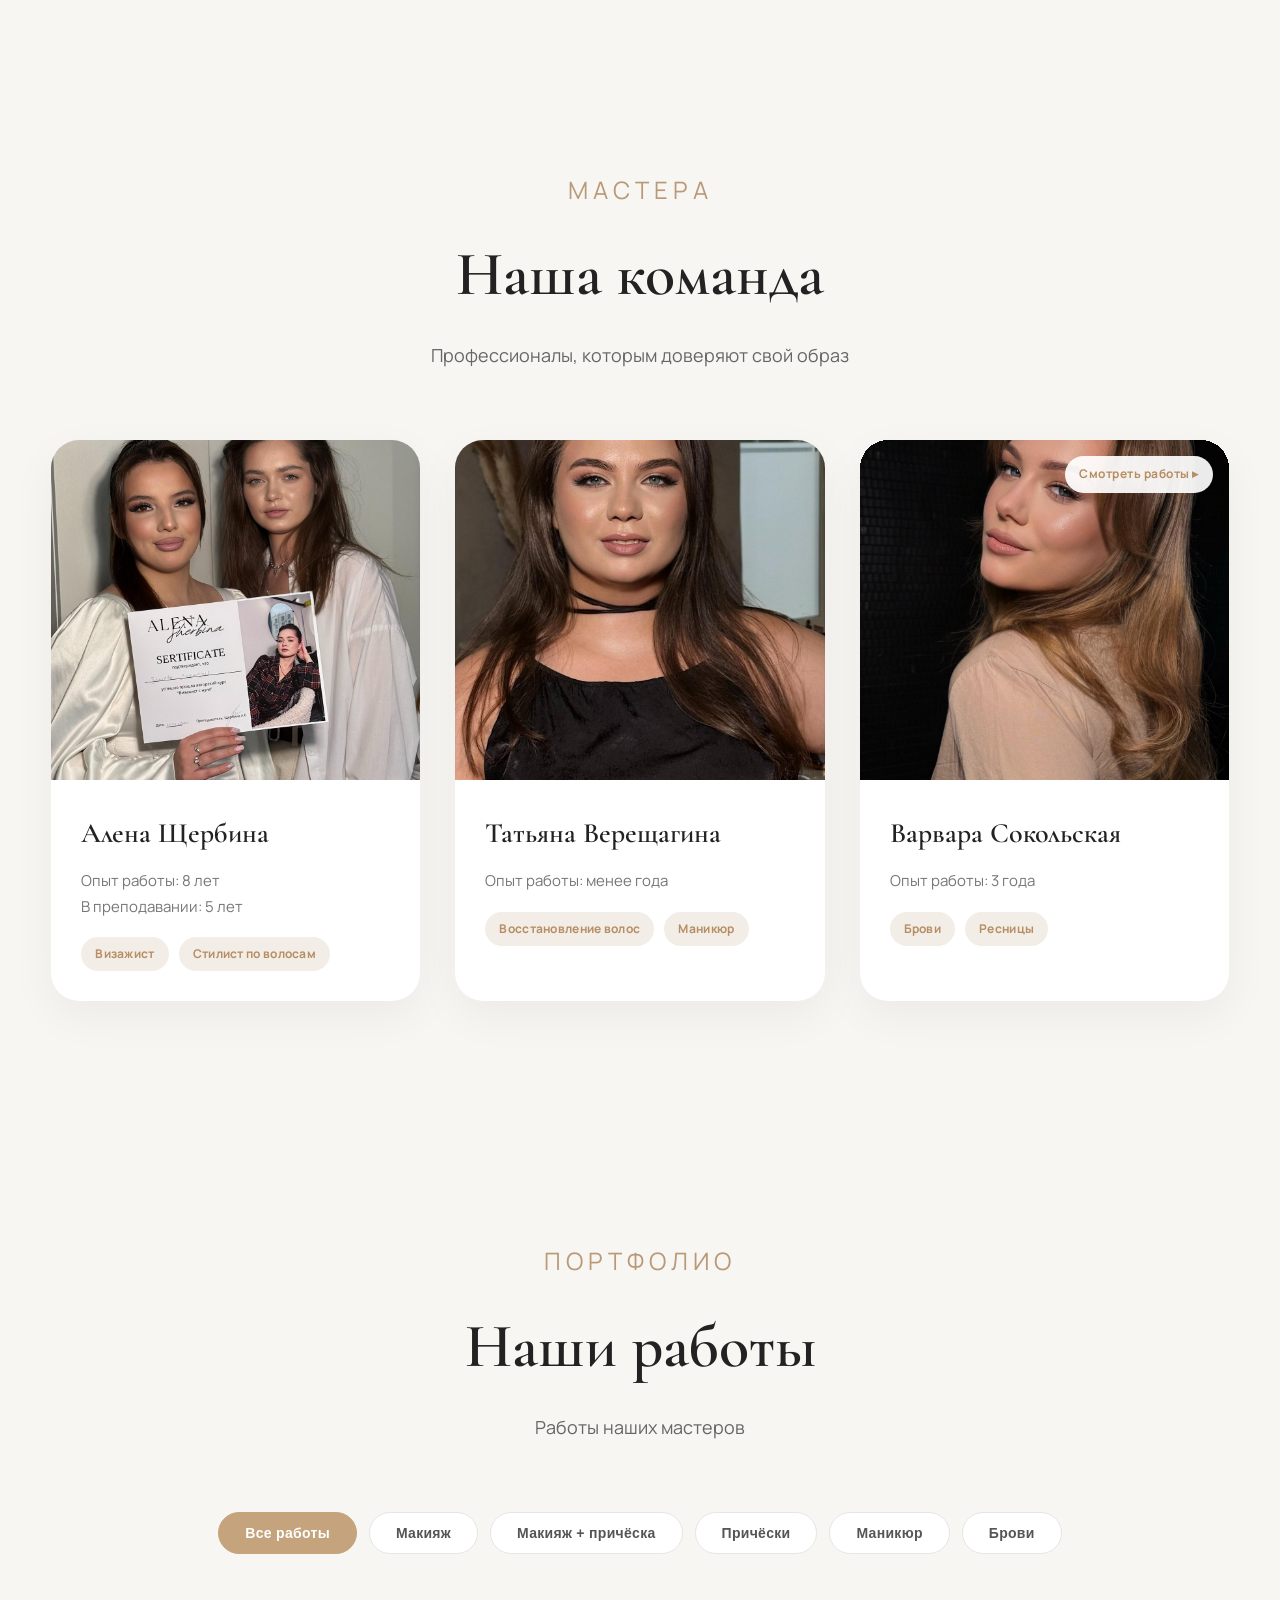
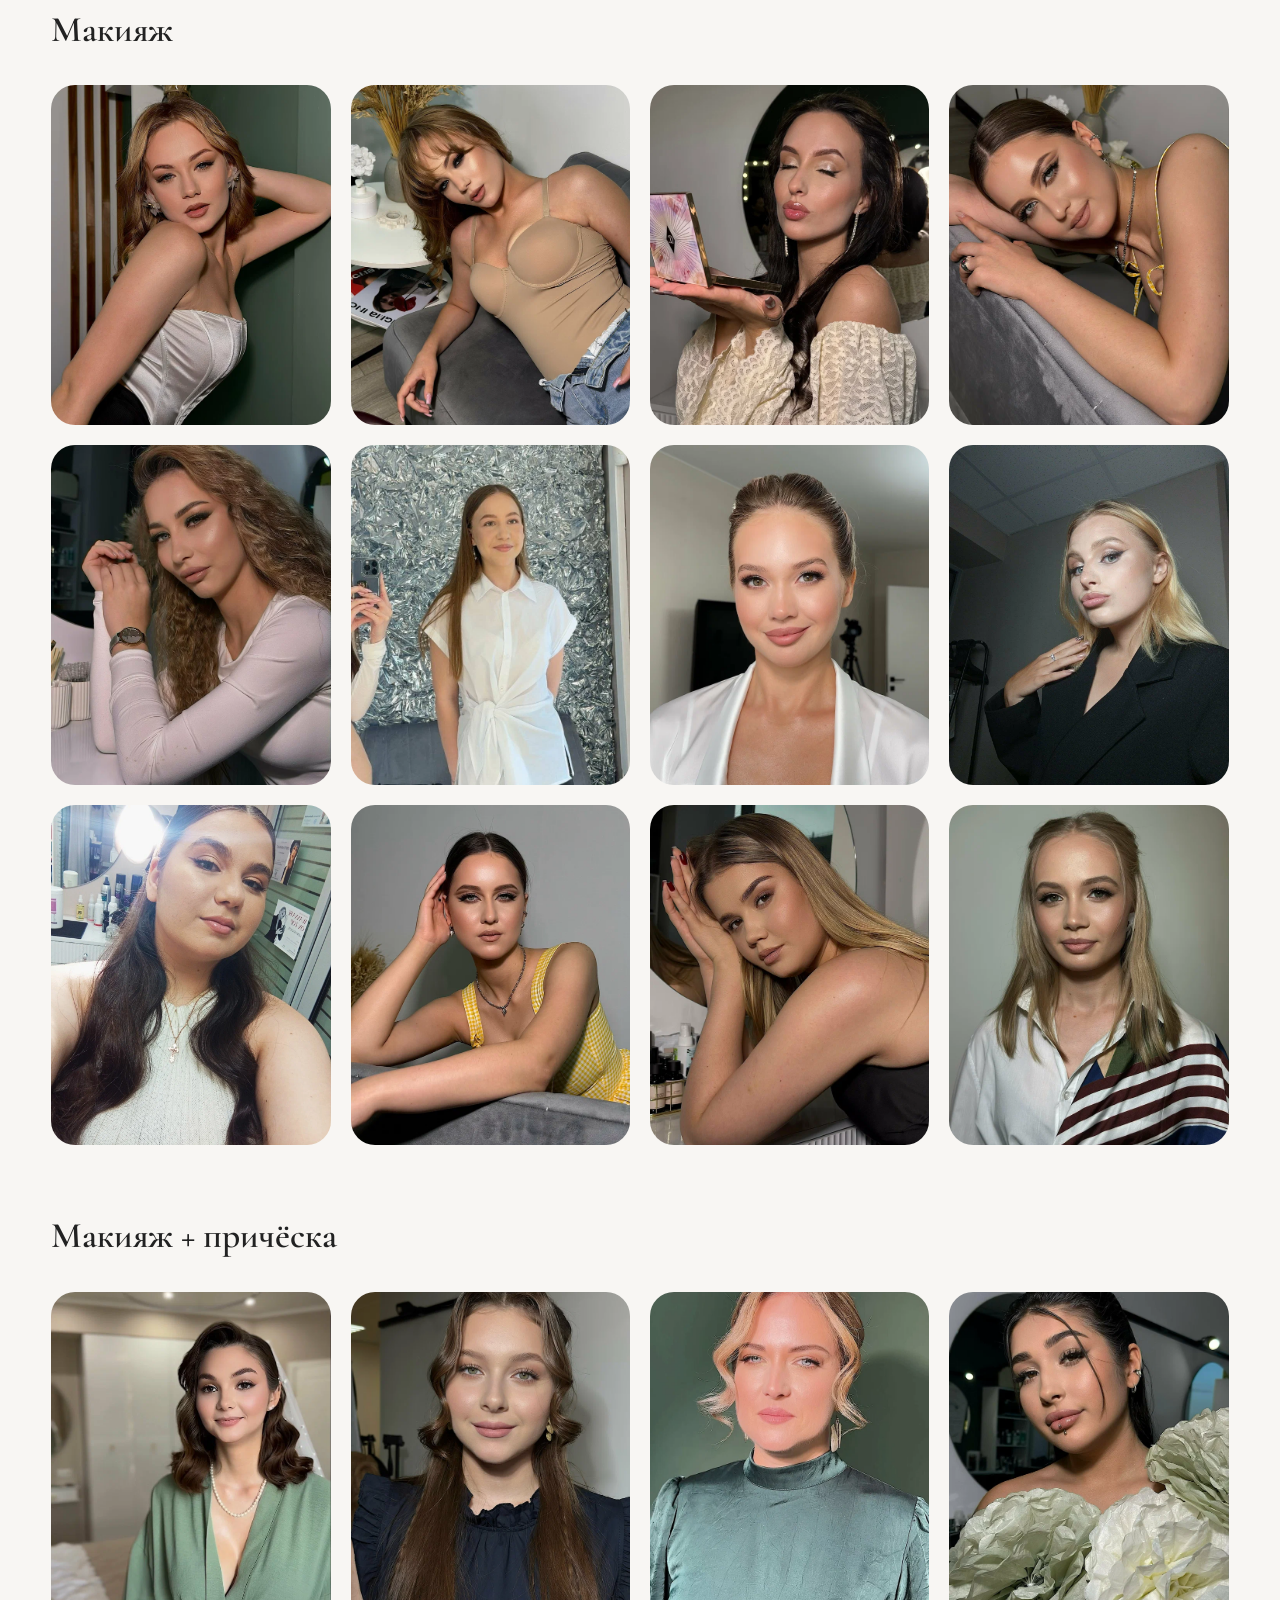
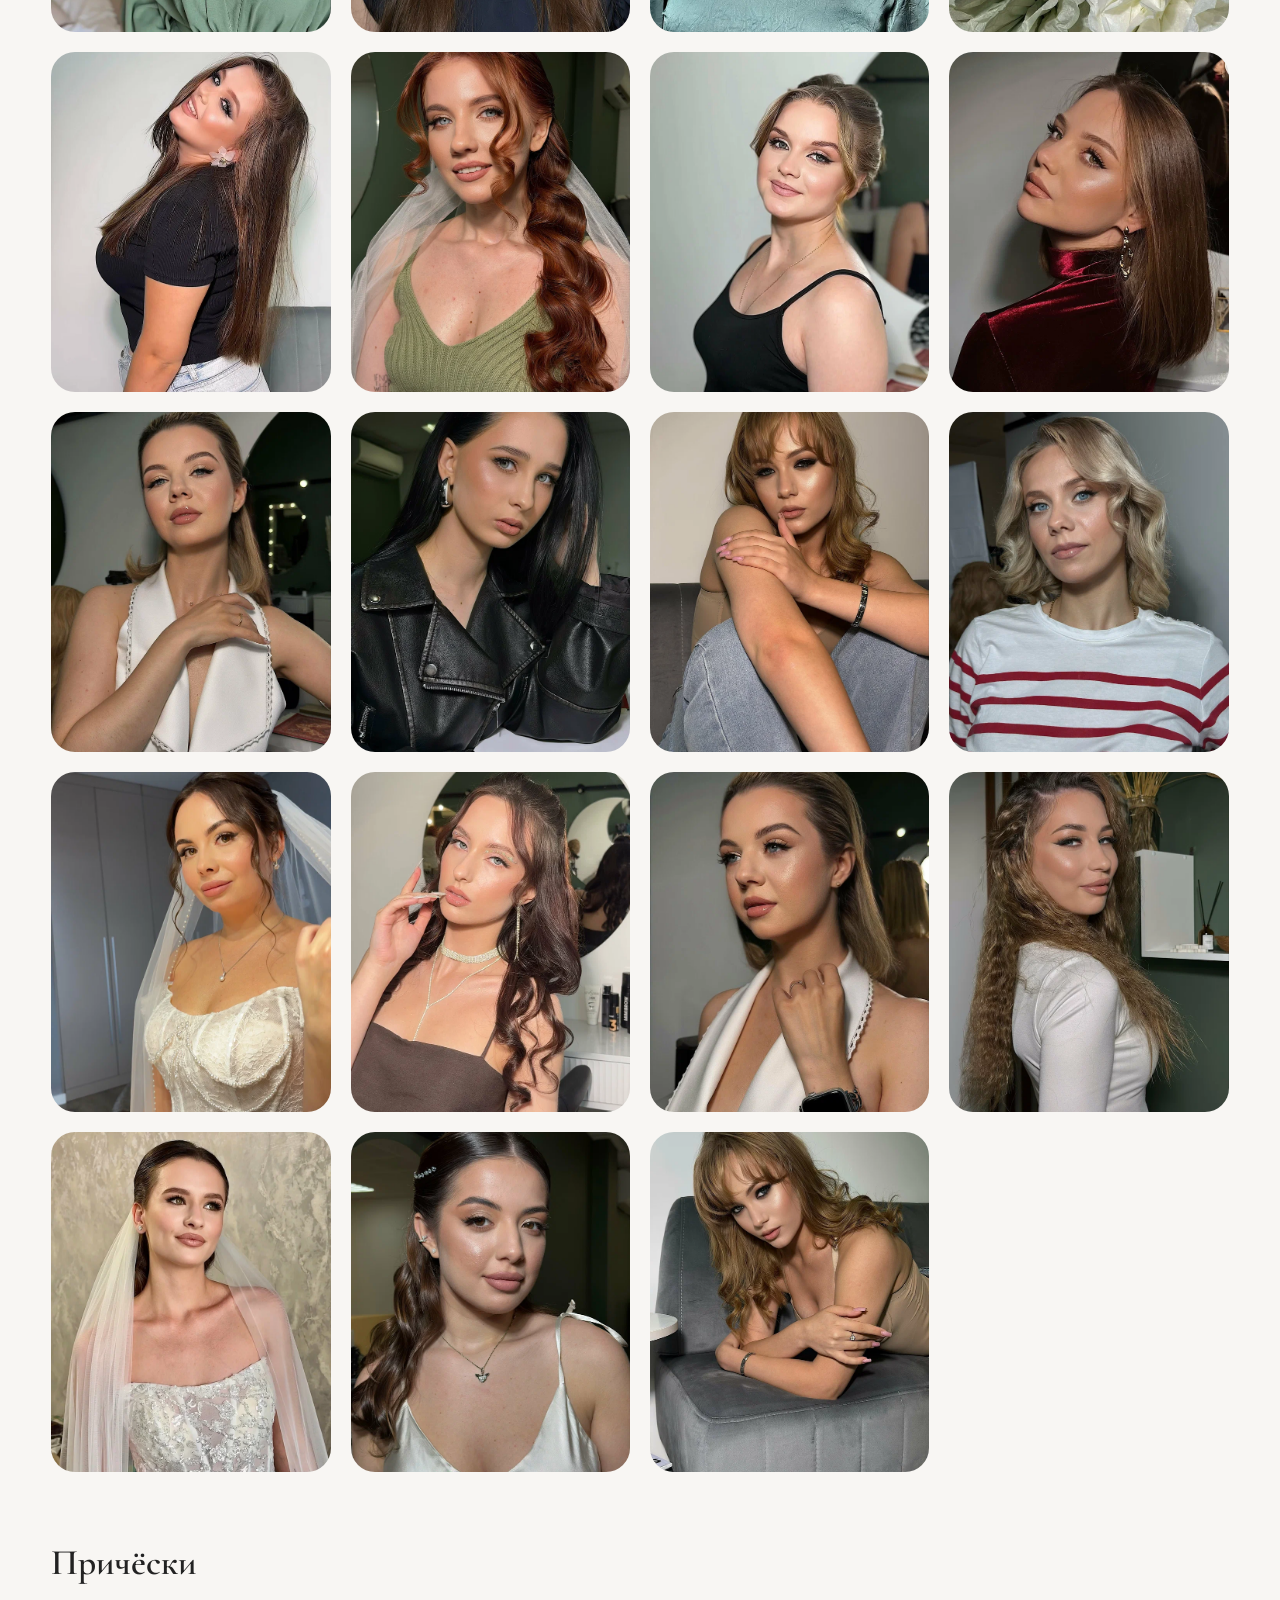
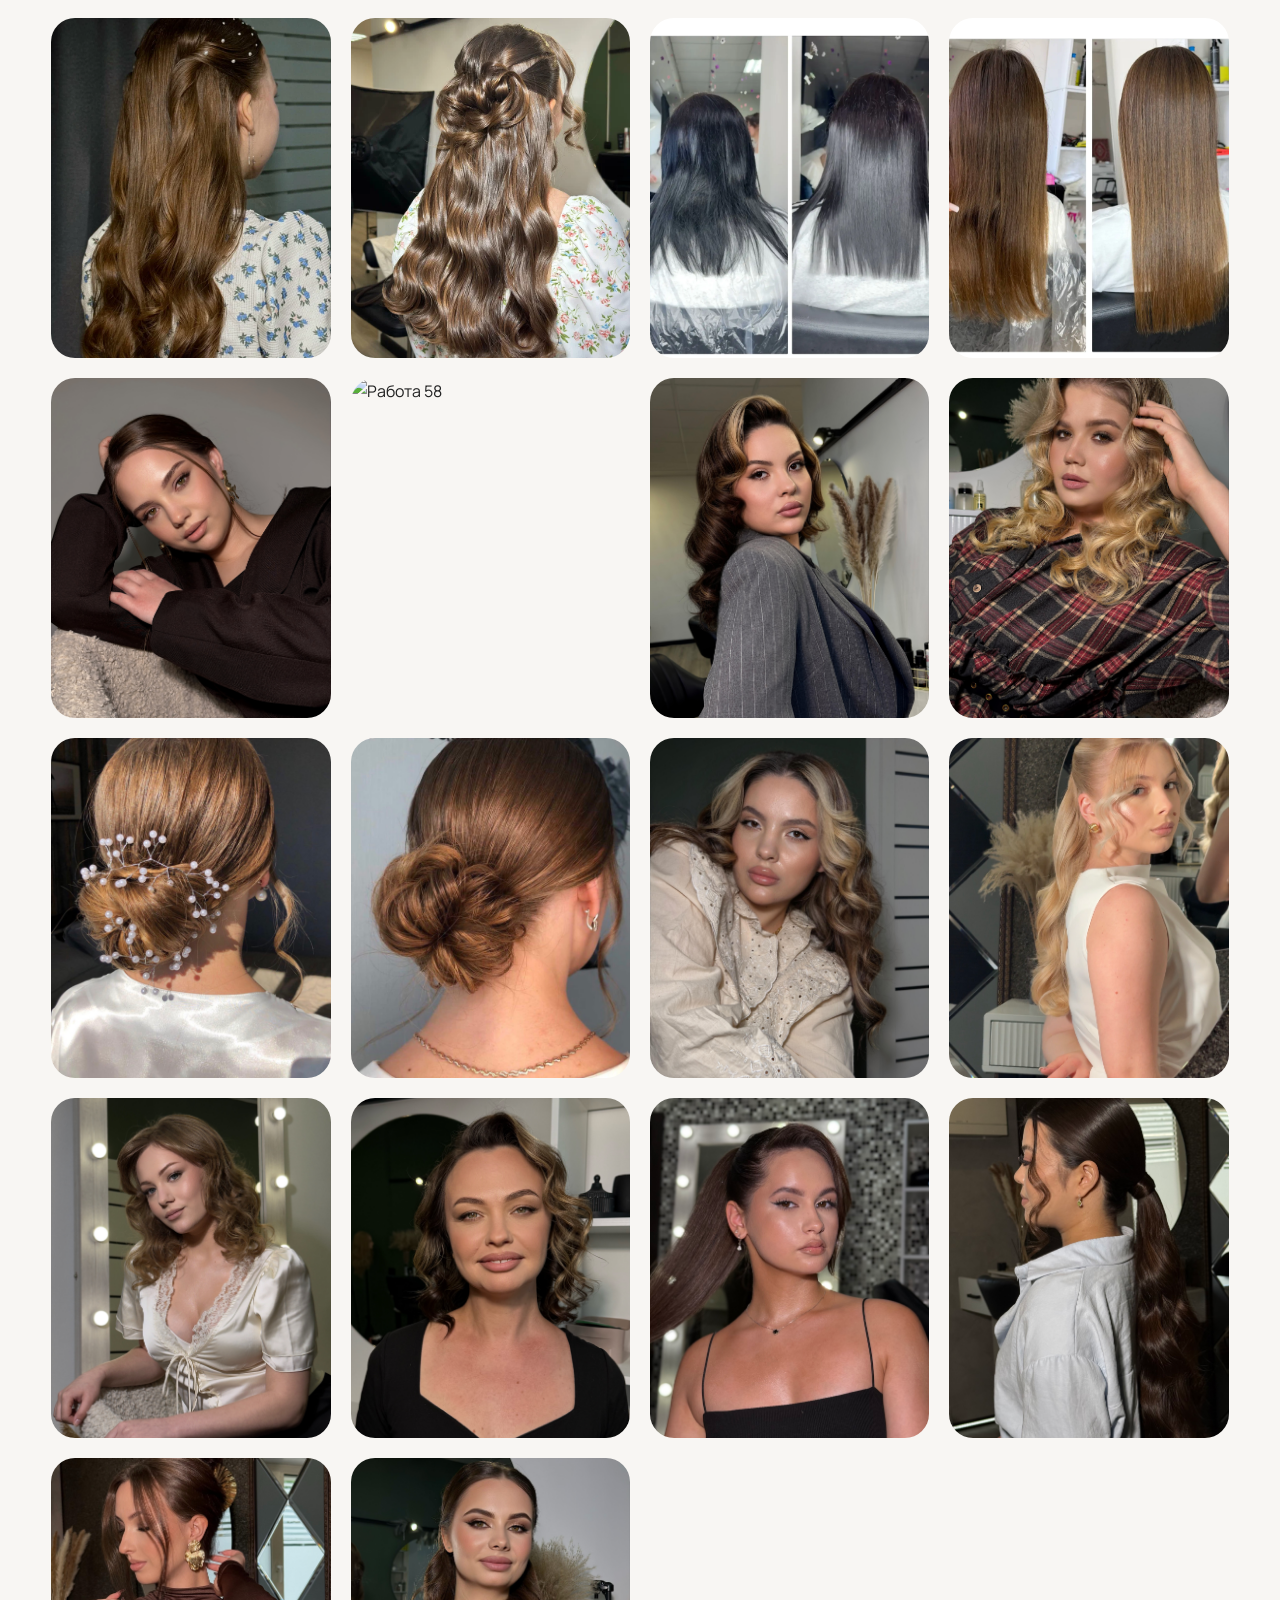
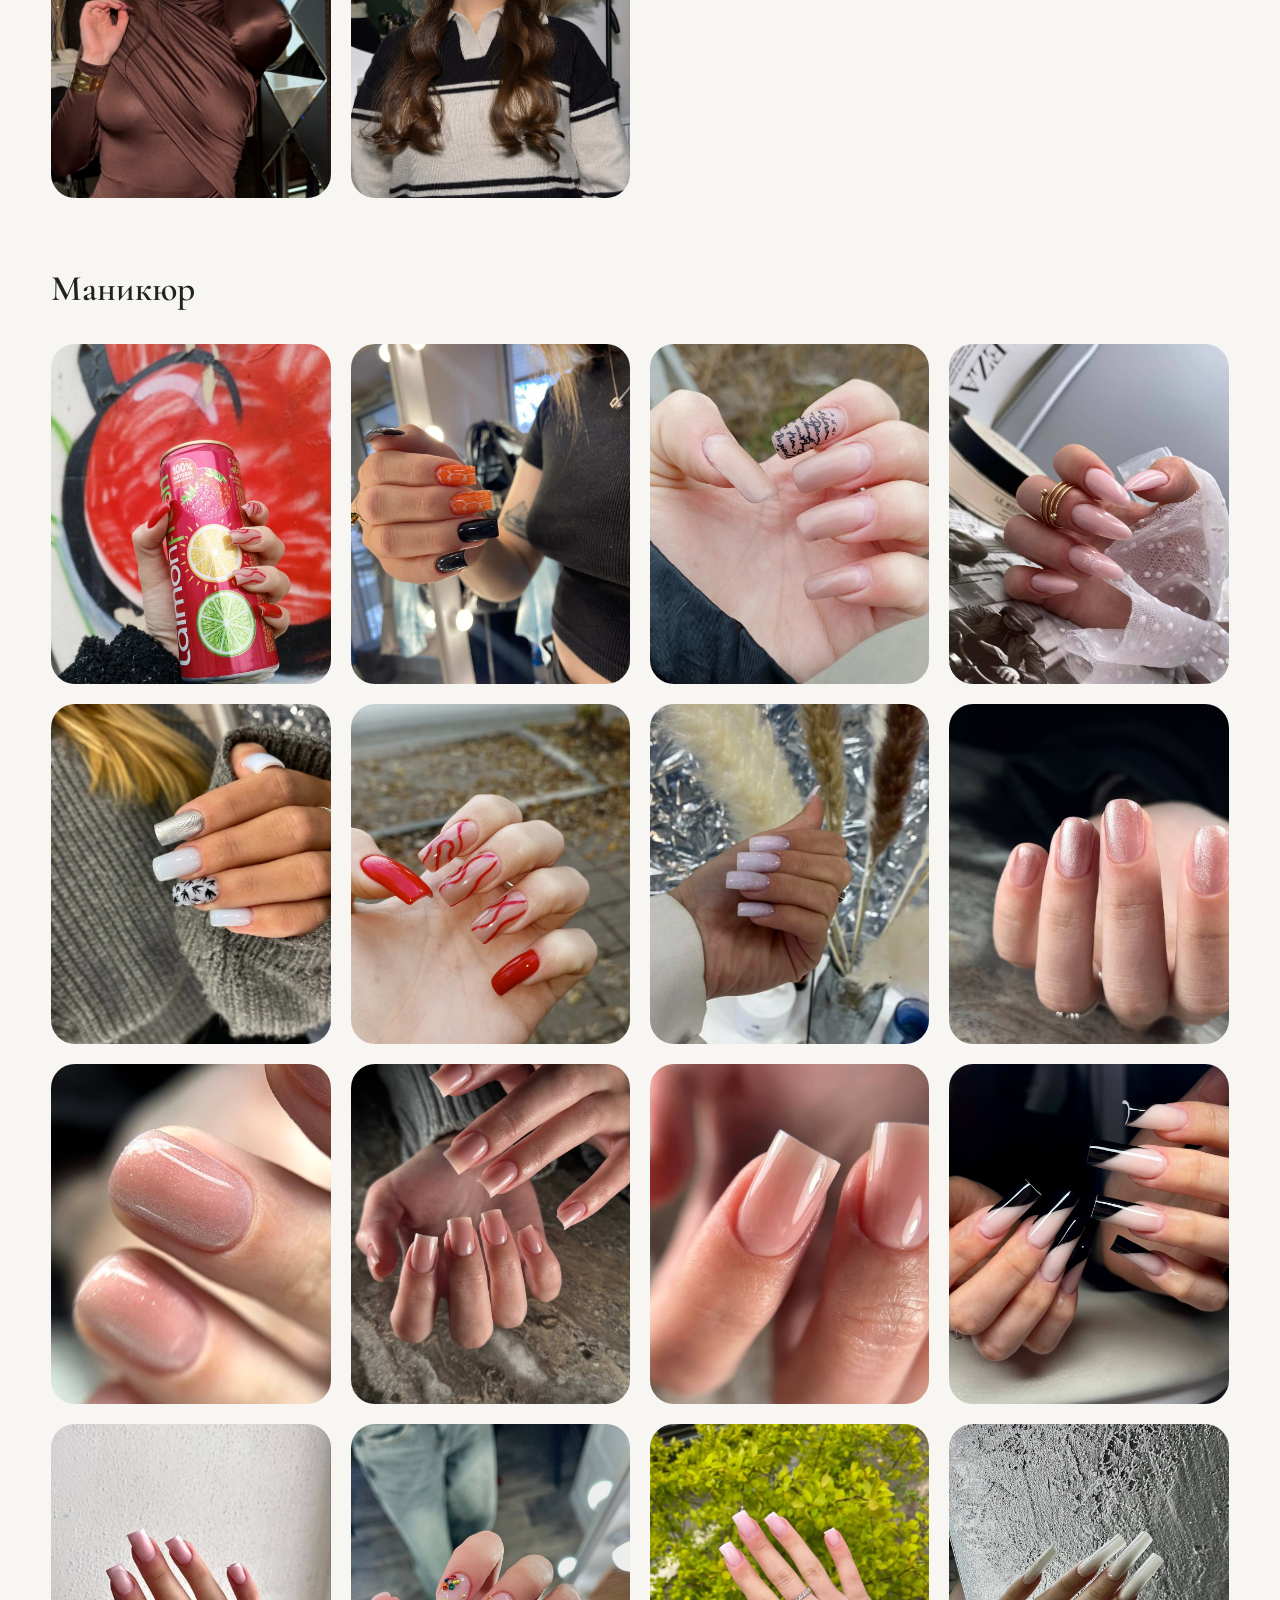
==== commit d38175fc: "Add favicon and update service options" ====
--- a/index.html
+++ b/index.html
@@ -4,6 +4,7 @@
     <meta charset="UTF-8">
     <meta name="viewport" content="width=device-width, initial-scale=1.0">
     <title>Эшерс — искусство быть собой</title>
+    <link rel="icon" type="image/png" href="favicon.png">
     <link rel="stylesheet" href="style.css">
     <link rel="preconnect" href="https://fonts.googleapis.com">
     <link rel="preconnect" href="https://fonts.gstatic.com" crossorigin>
@@ -245,6 +246,8 @@
                             <option value="makeup">💄 Макияж</option>
                             <option value="full">👑 Макияж + прическа</option>
                             <option value="hair">💇 Прически</option>
+                            <option value="manicure">💅 Маникюр</option>
+                            <option value="brows">✨ Брови</option>
                             <option value="training">📚 Обучение</option>
                         </select>
                         <select id="serviceSelect">
@@ -725,8 +728,10 @@
         const servicesMap = {
             makeup: ['Нюдовый макияж', 'Вечерний макияж', 'Свадебный макияж', 'Лифтинг-макияж', 'Экспресс-макияж'],
             full: ['Свадебный образ', 'Детский образ', 'Полный образ'],
-            hair: ['Прическа'],
-            training: ['Курс по прическам', 'Визажист с нуля', 'Повышение', 'Сам себе визажист', 'Сам себе визажист PRO']
+            hair: ['Прическа', 'Восстановление волос'],
+            manicure: ['Комби-маникюр + покрытие', 'Комби-маникюр без покрытия', 'Снятие покрытия', 'Японский маникюр', 'Моделирование', 'Наращивание (1 ноготь)', 'Ремонт (1 ноготь)', 'Французский маникюр', 'Декор'],
+            brows: ['Коррекция бровей', 'Коррекция + окрашивание', 'Коррекция + ламинирование', 'Коррекция + окрашивание + ламинирование', 'Ламинирование + окрашивание ресниц', 'Комплекс: ресницы + коррекция/окрашивание бровей', 'Комплекс: ресницы + коррекция/ламинирование бровей', 'Комплекс: ресницы + коррекция/окрашивание/ламинирование бровей'],
+            training: ['Визажист с нуля', 'Повышение', 'Сам себе визажист', 'Сам себе визажист PRO']
         };
 
         categorySelect.addEventListener('change', function() {
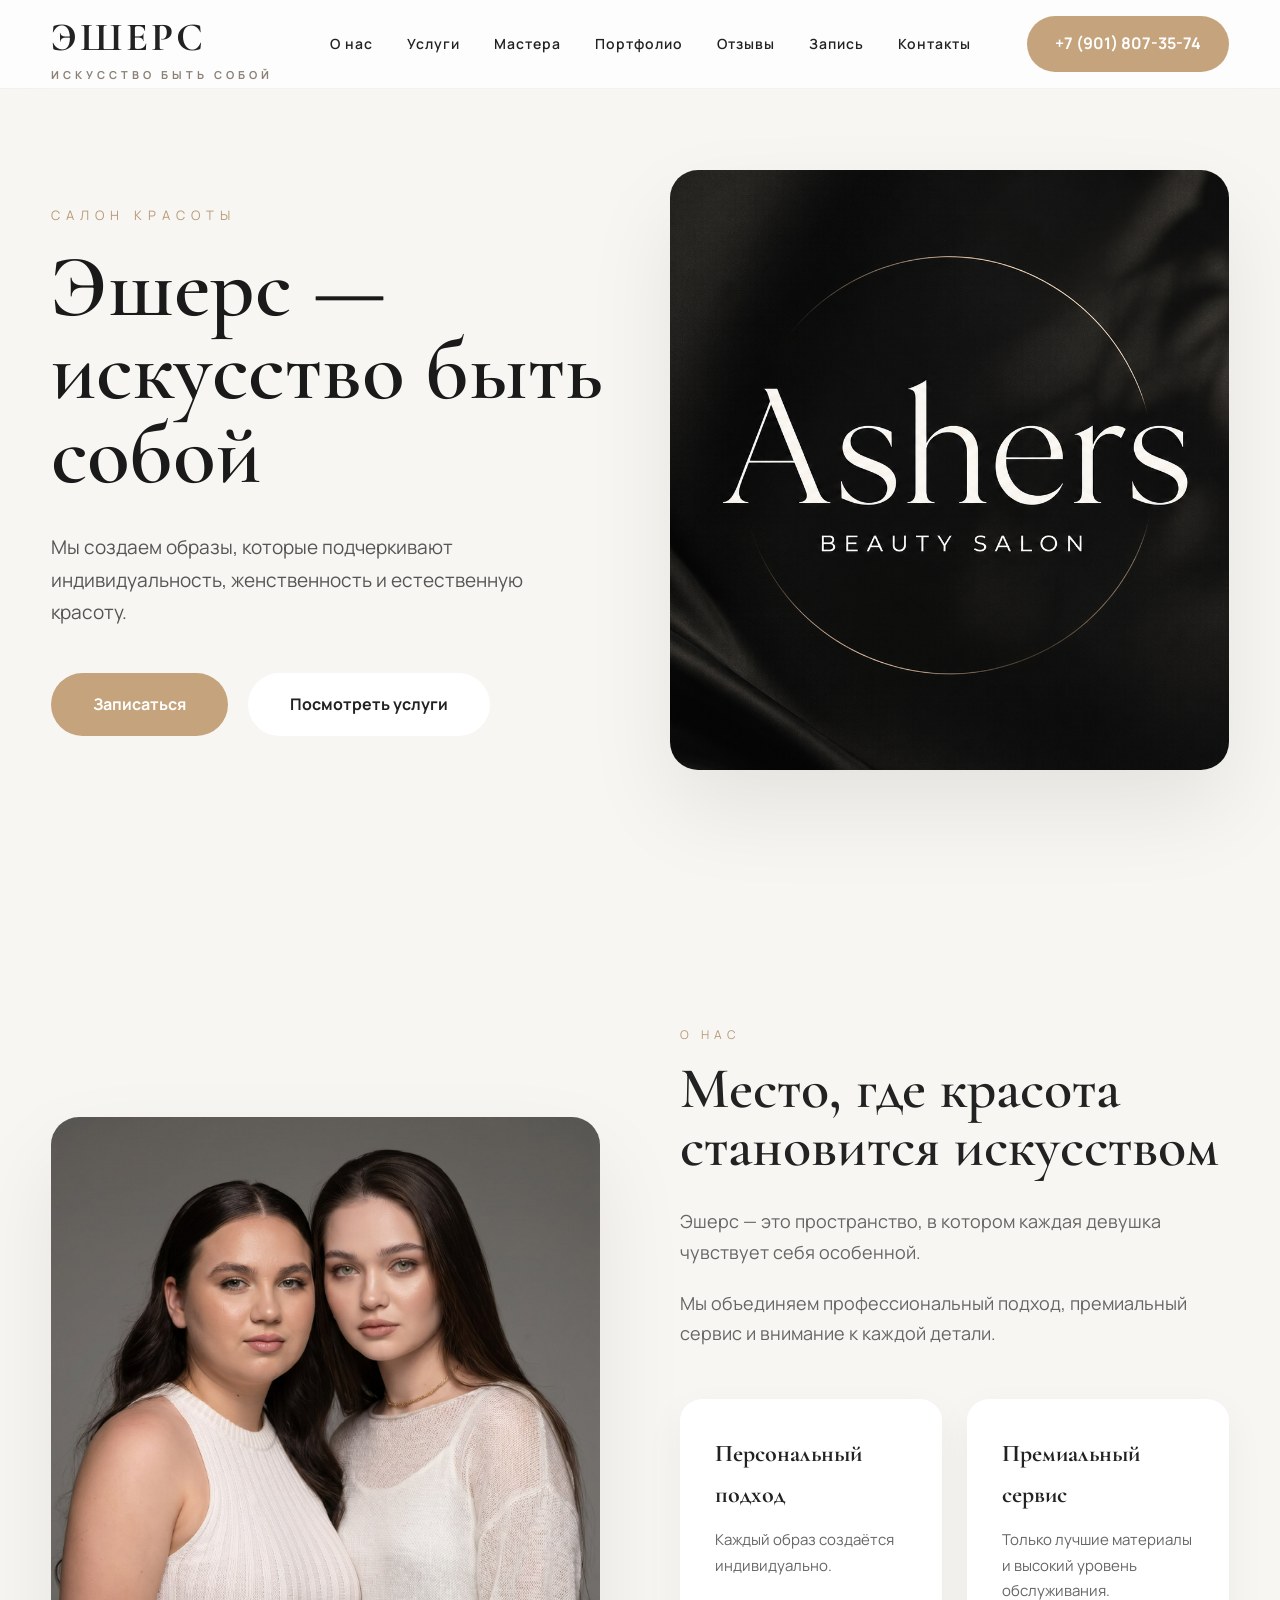
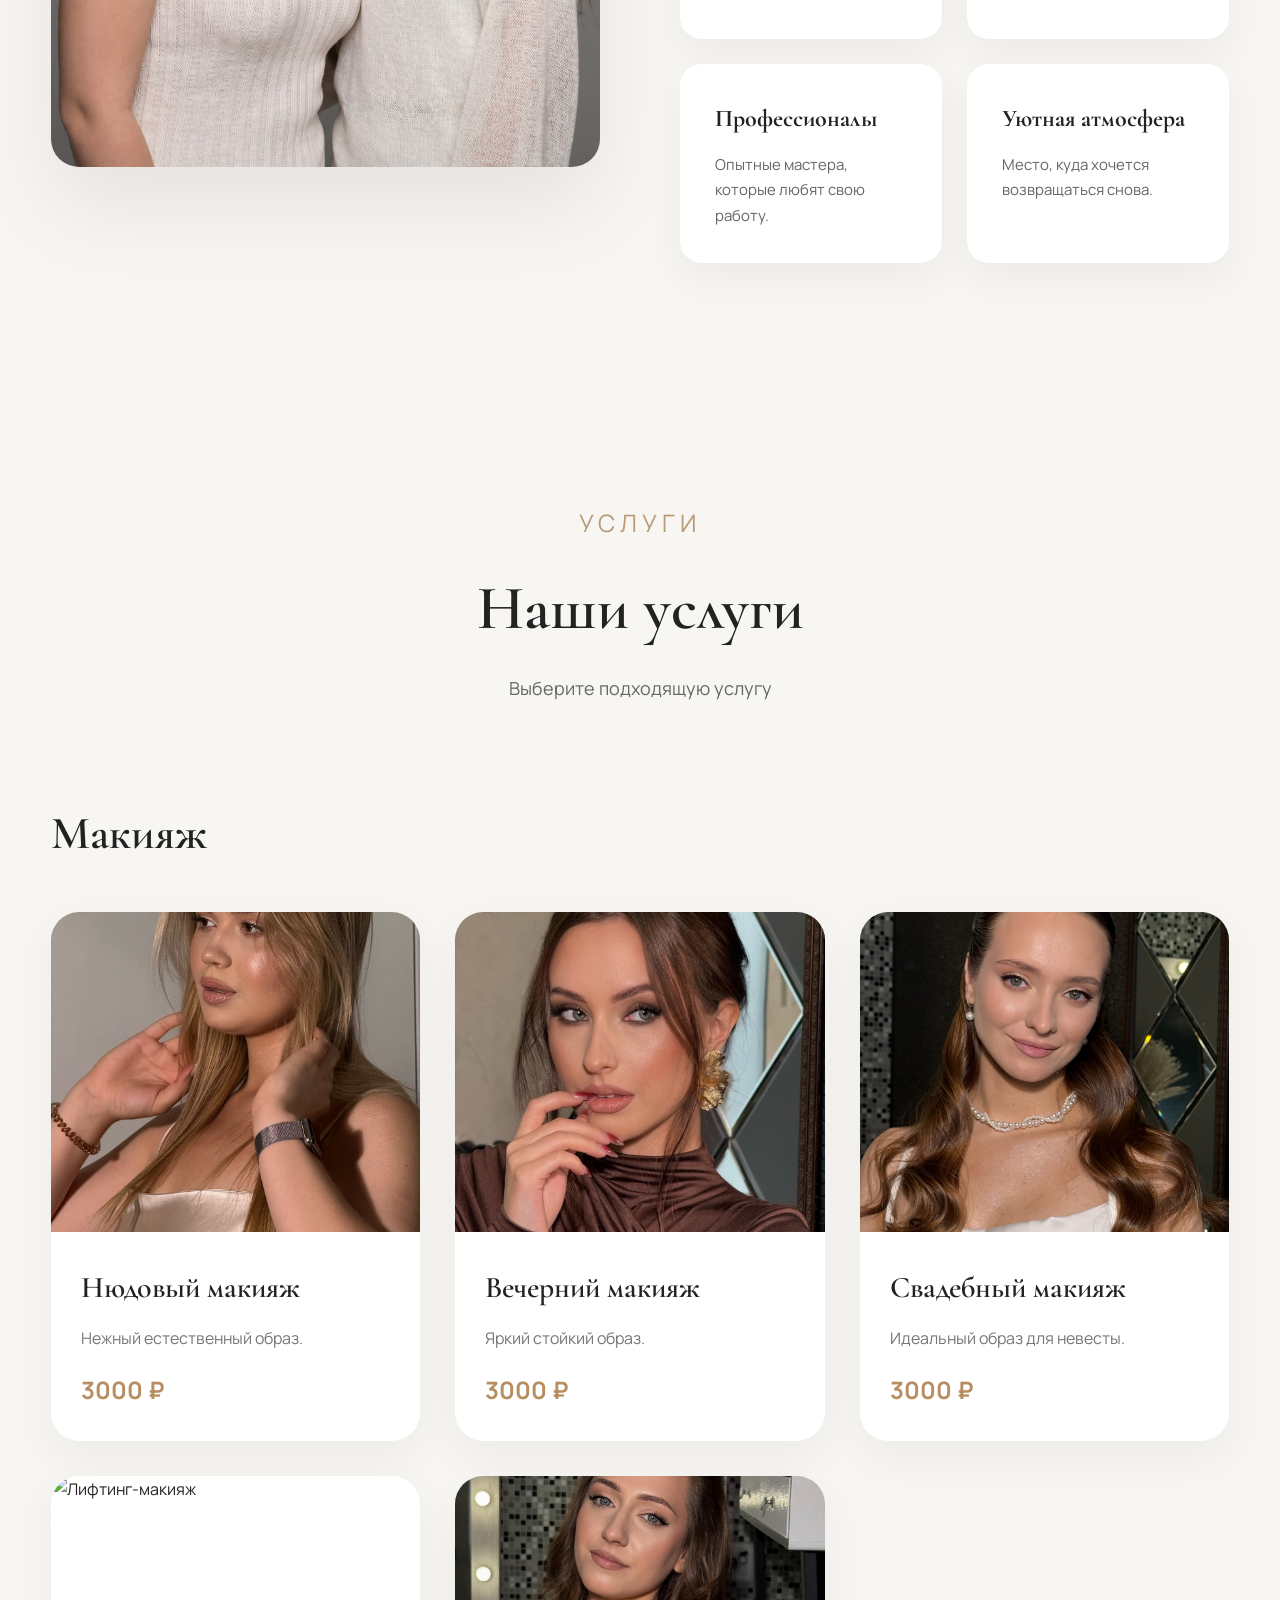
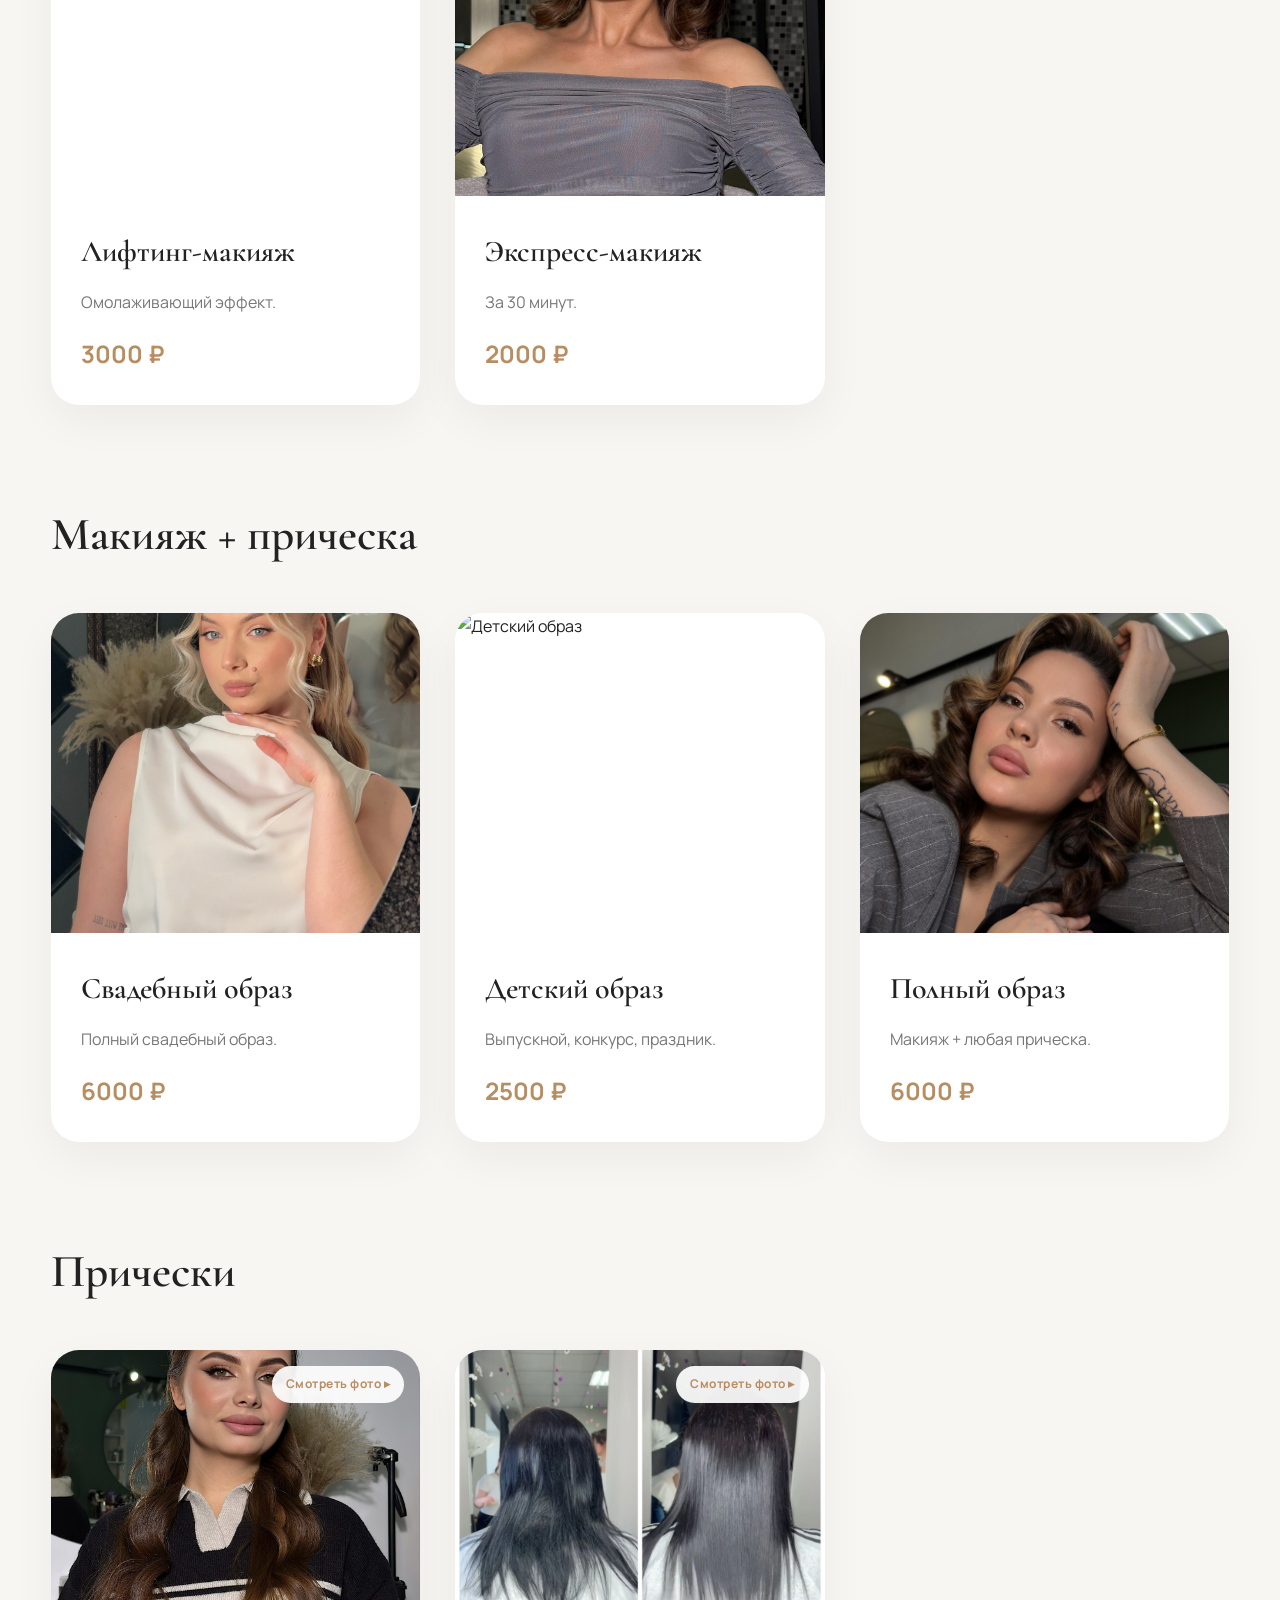
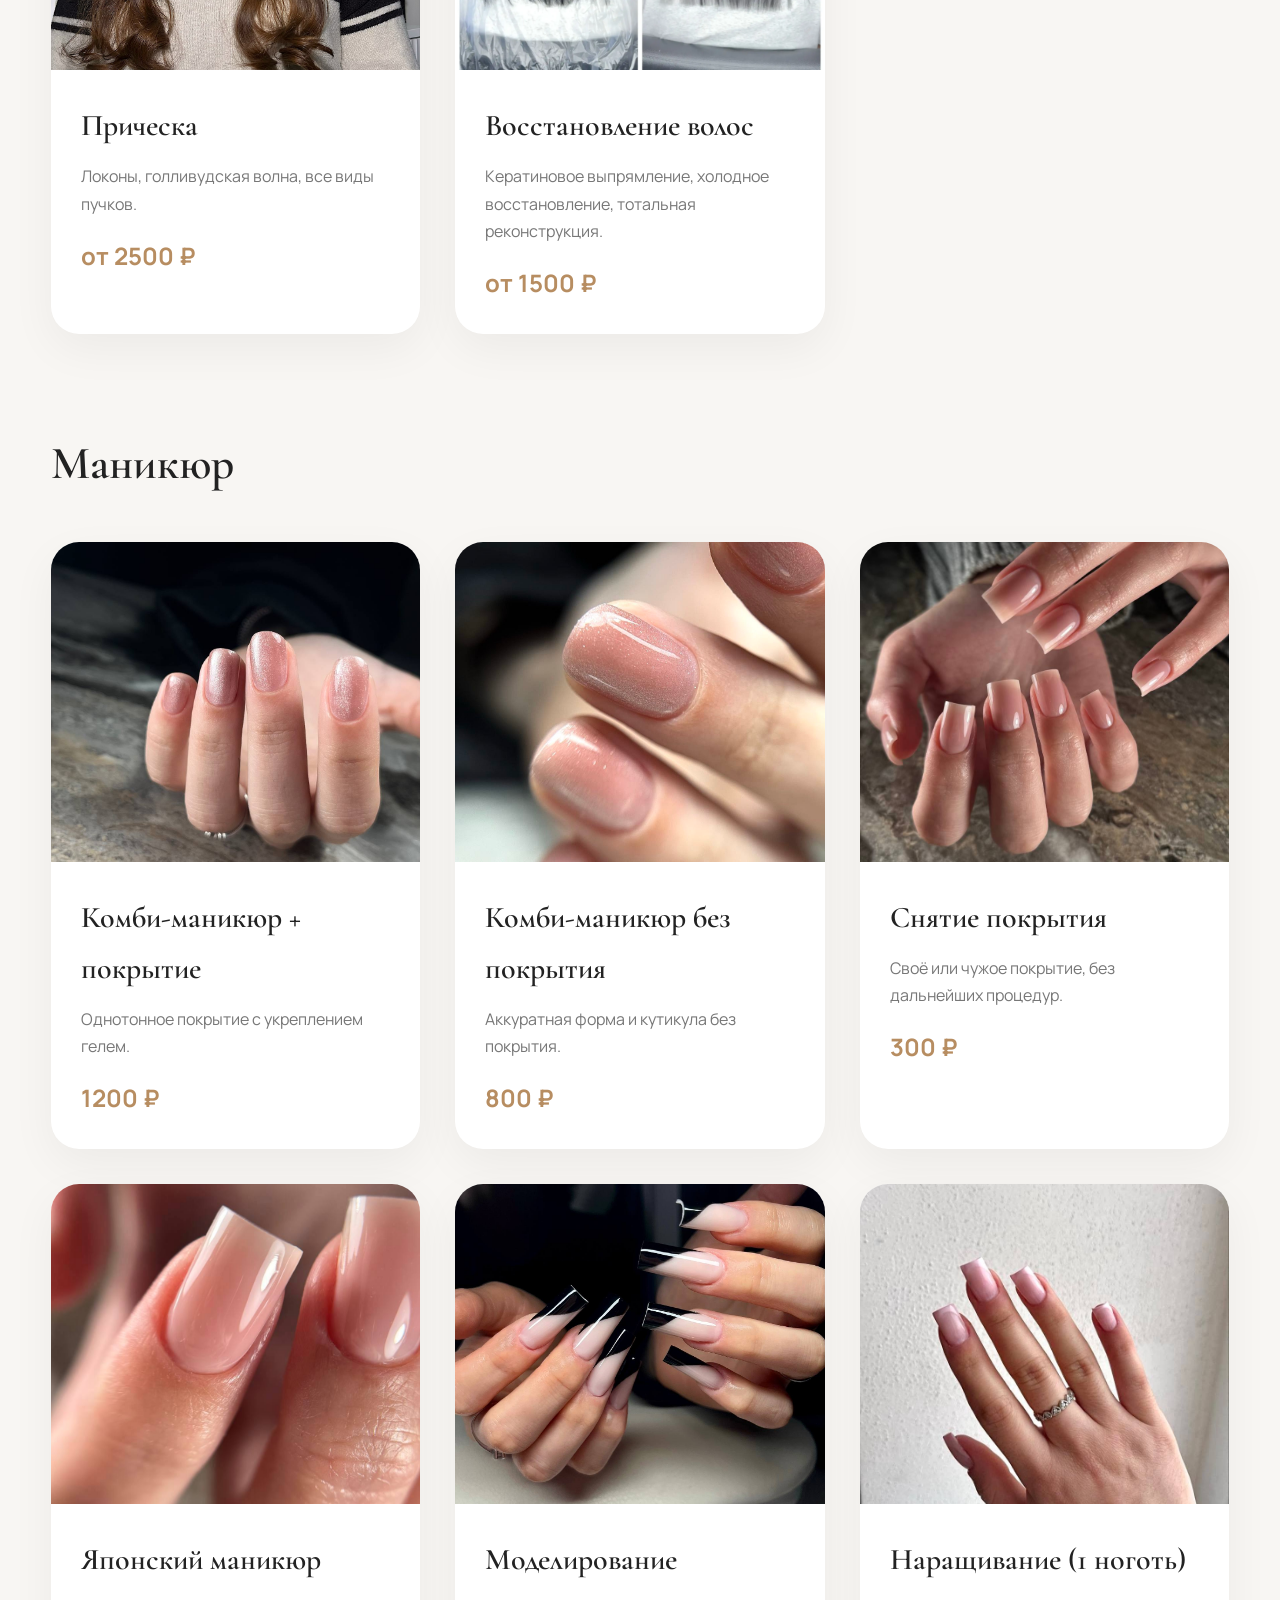
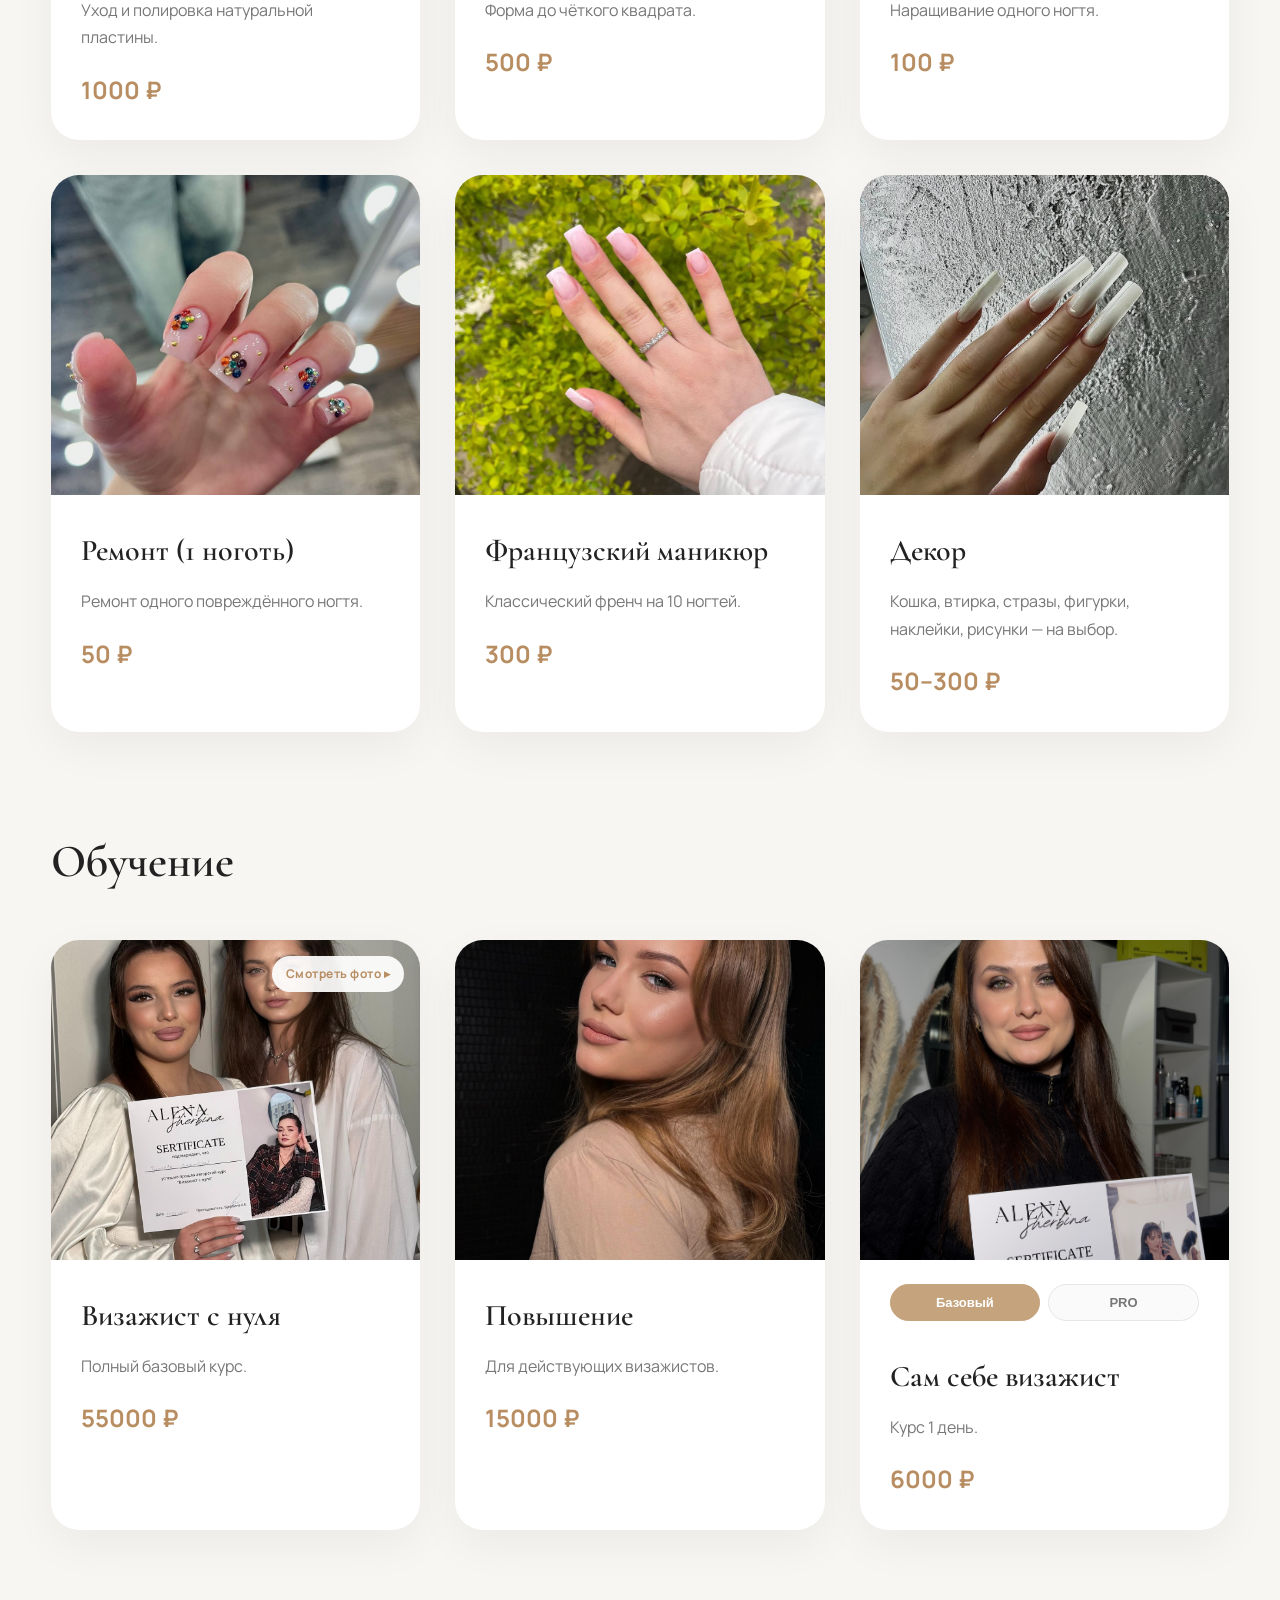
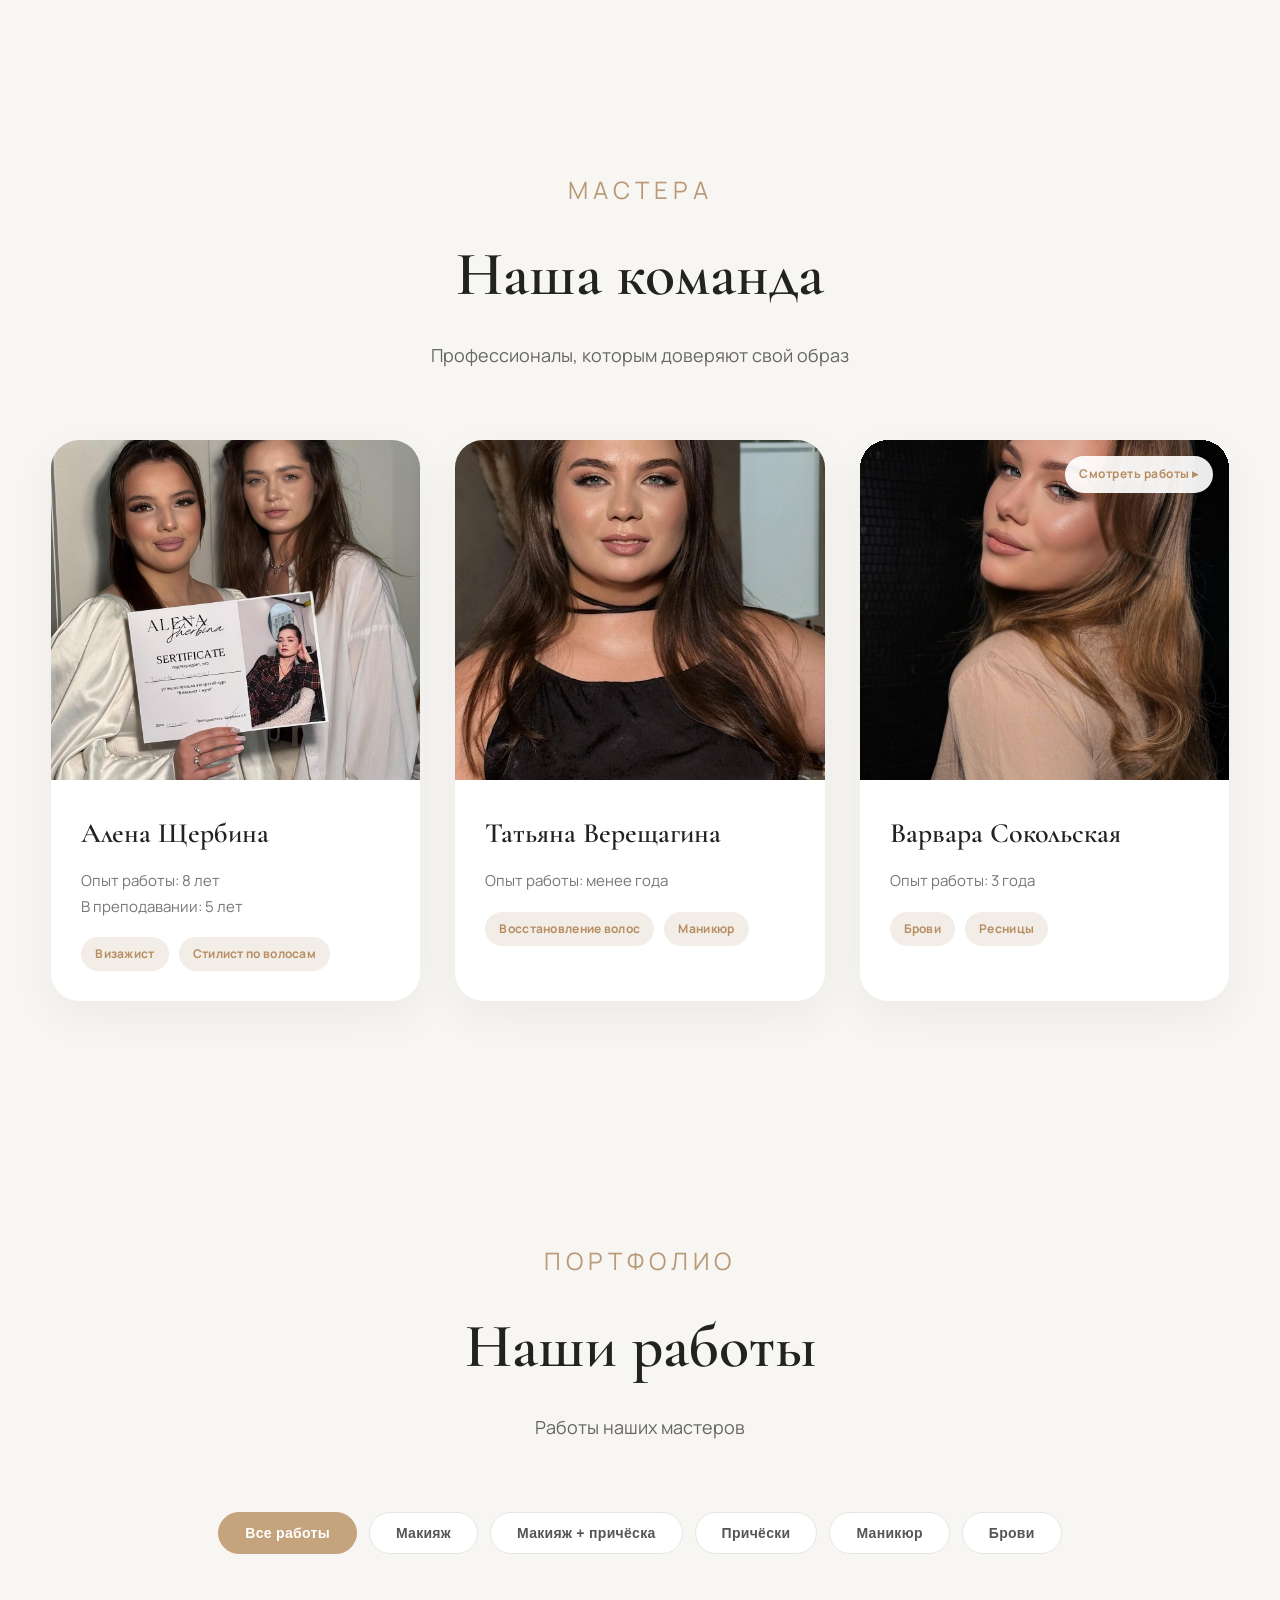
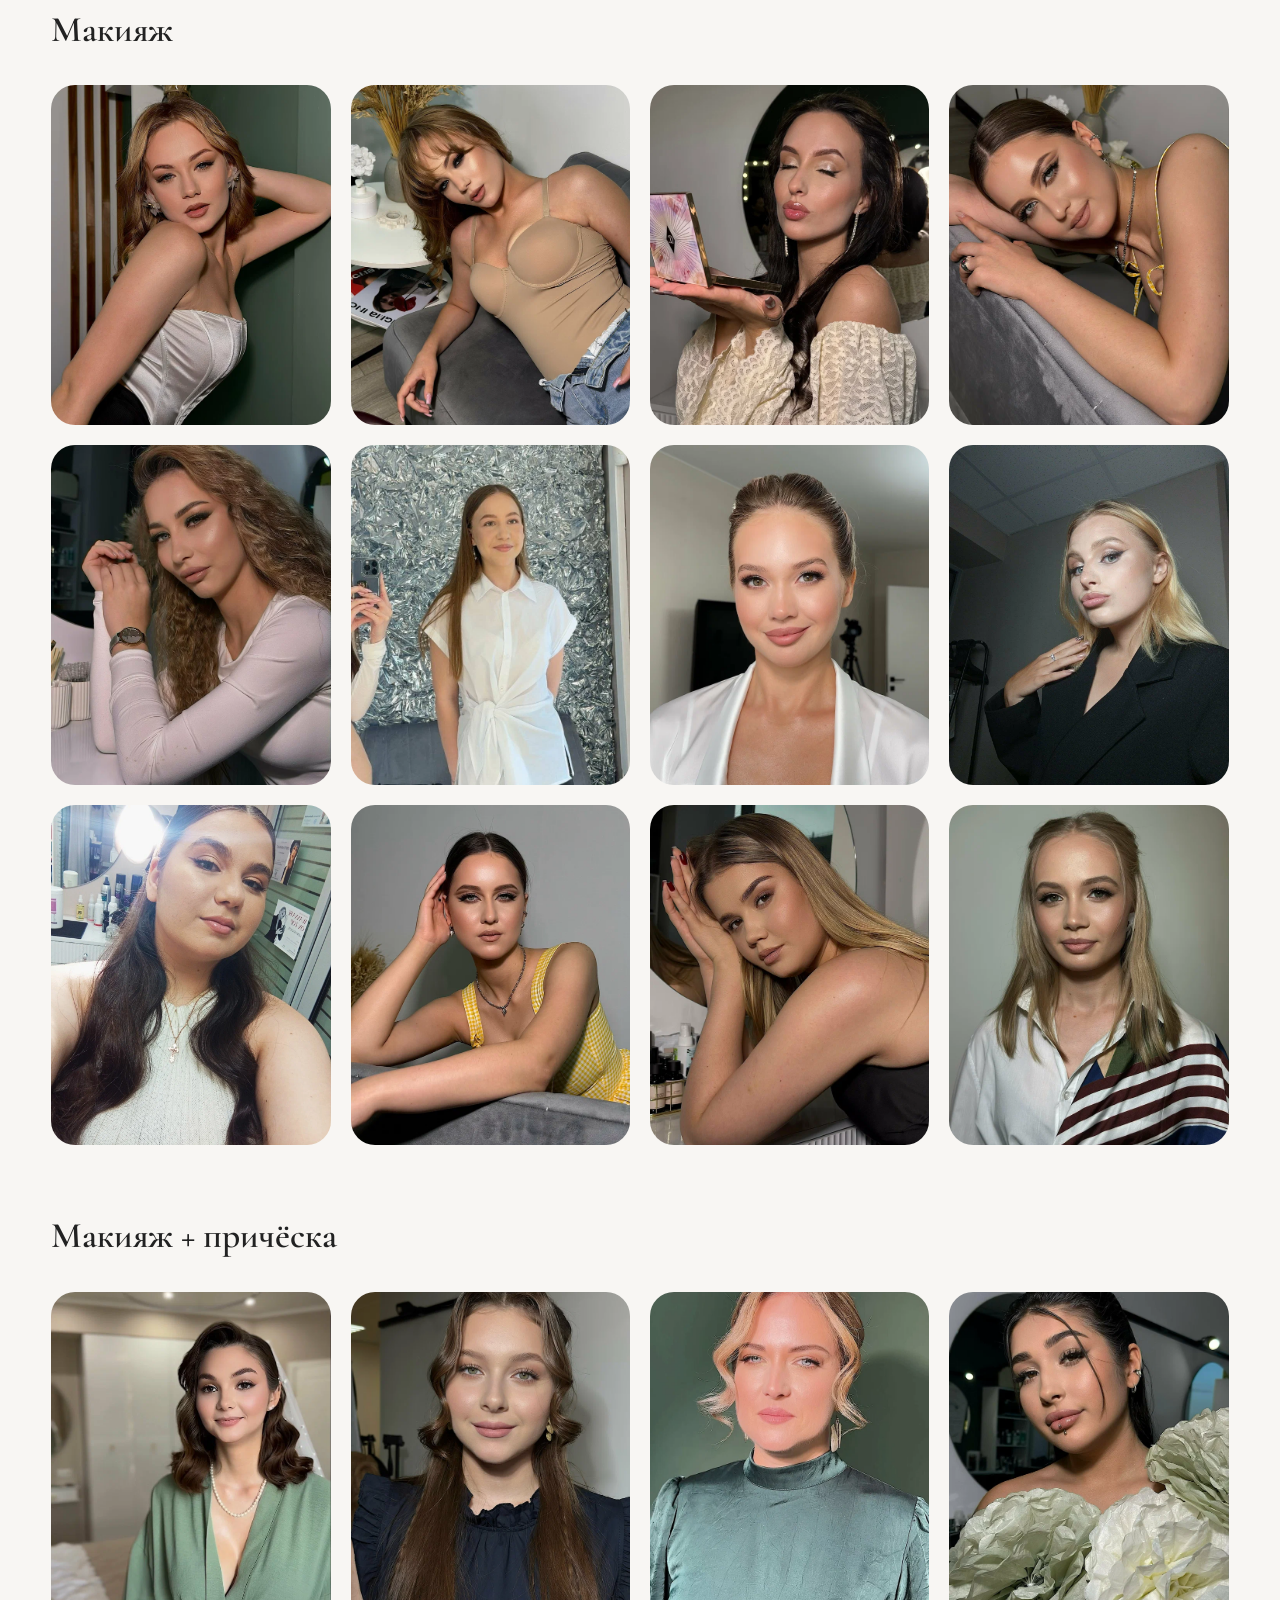
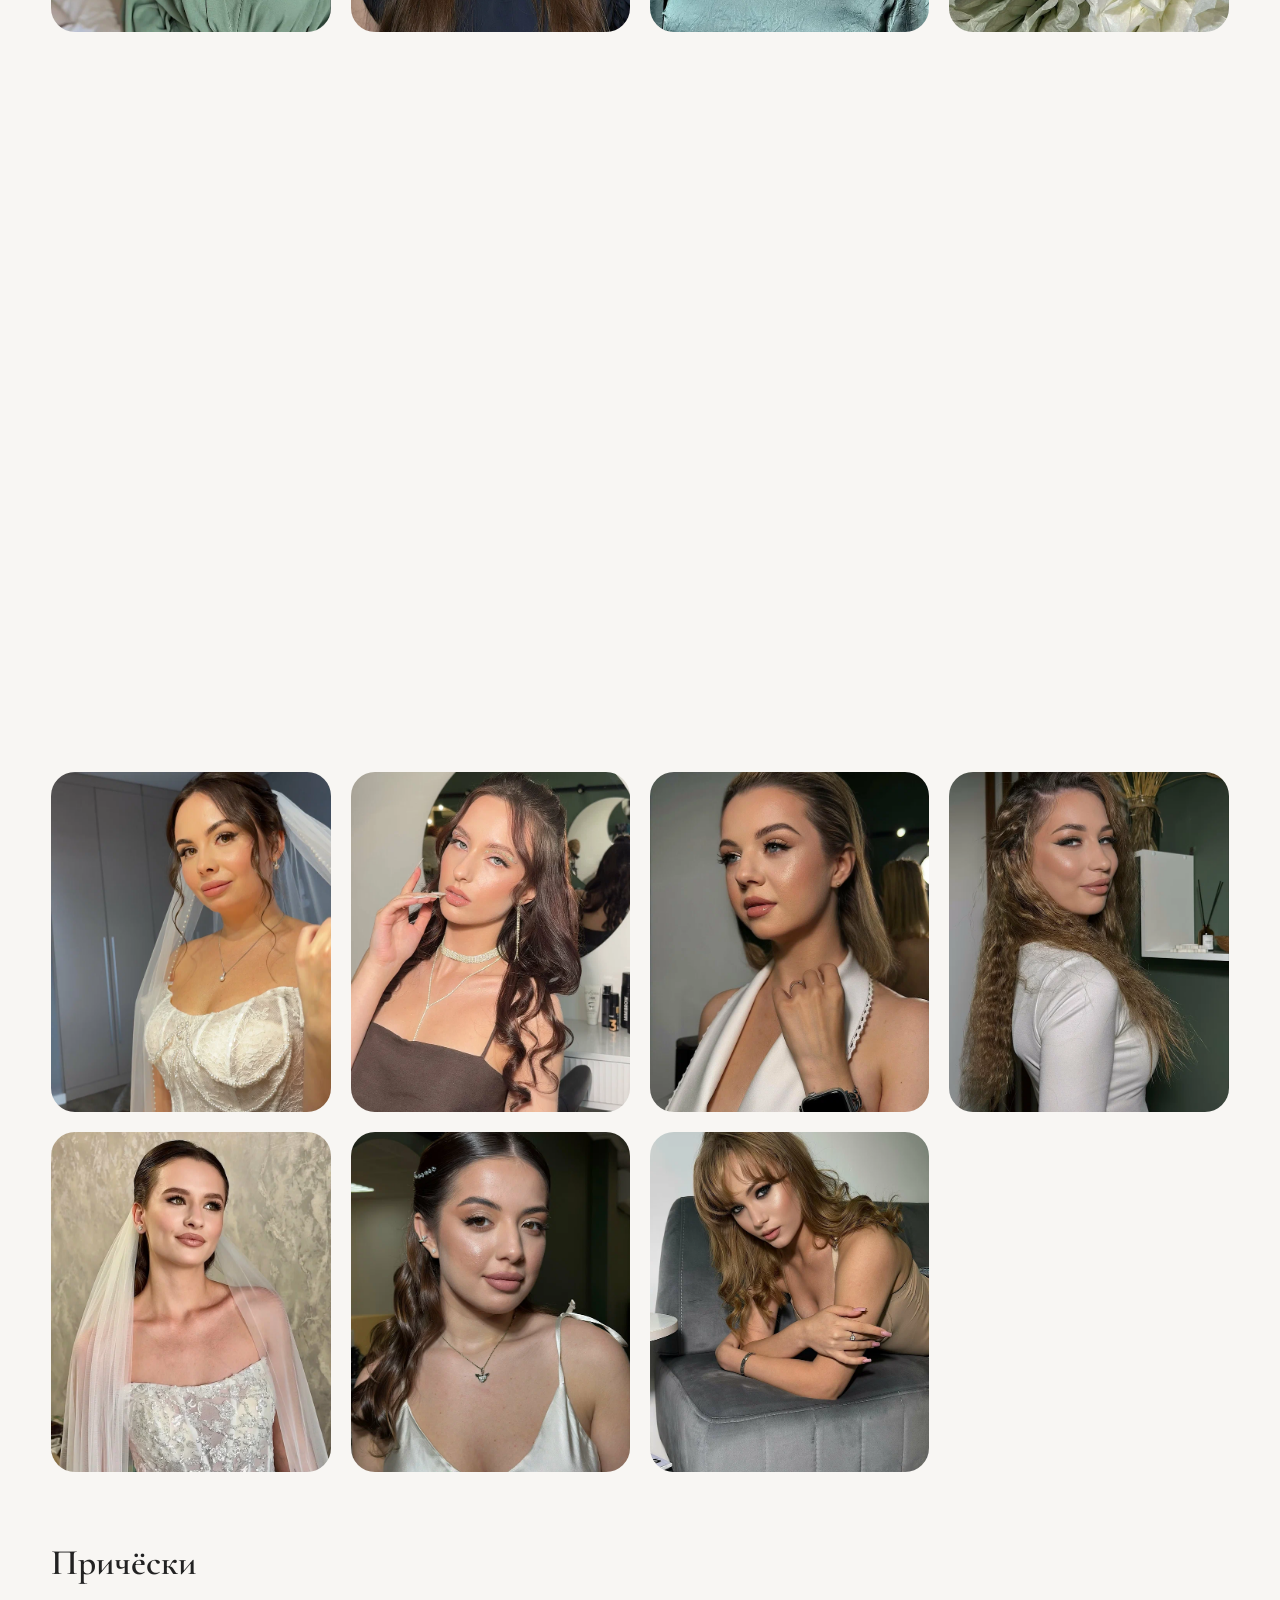
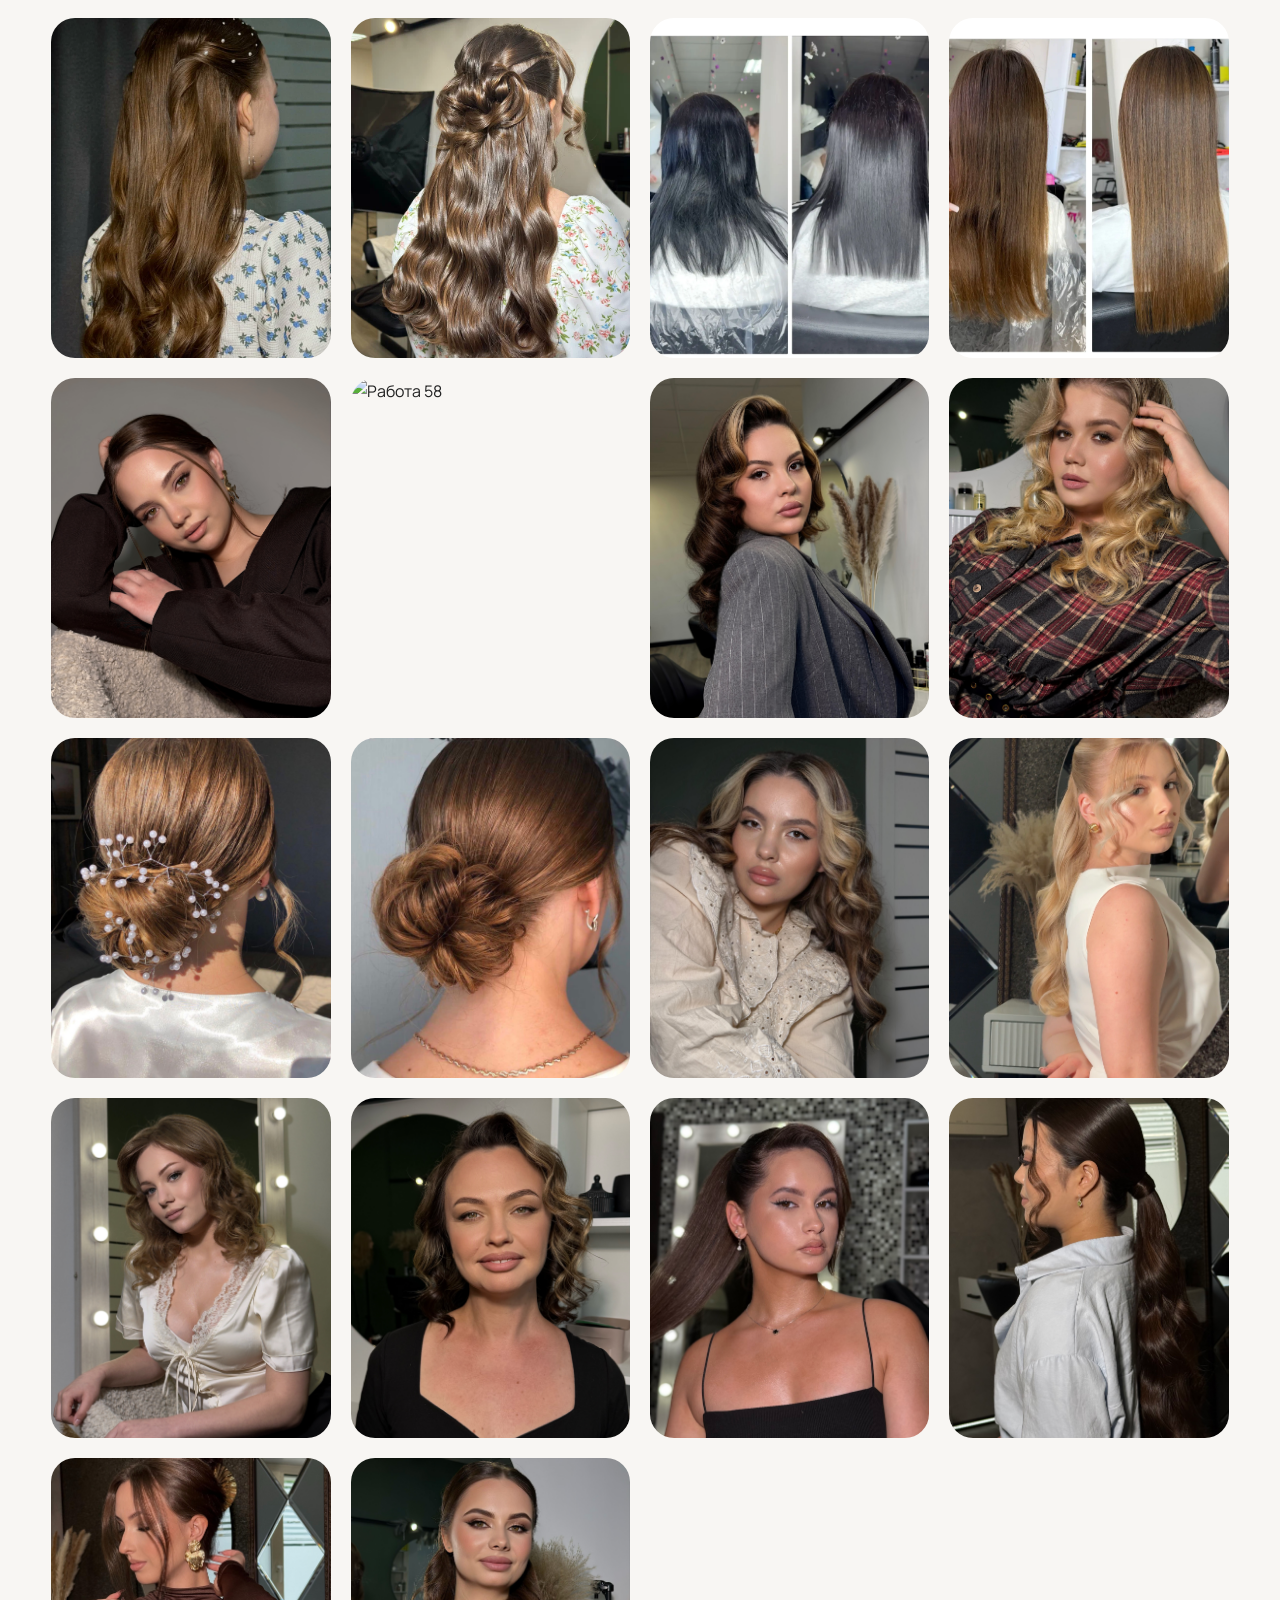
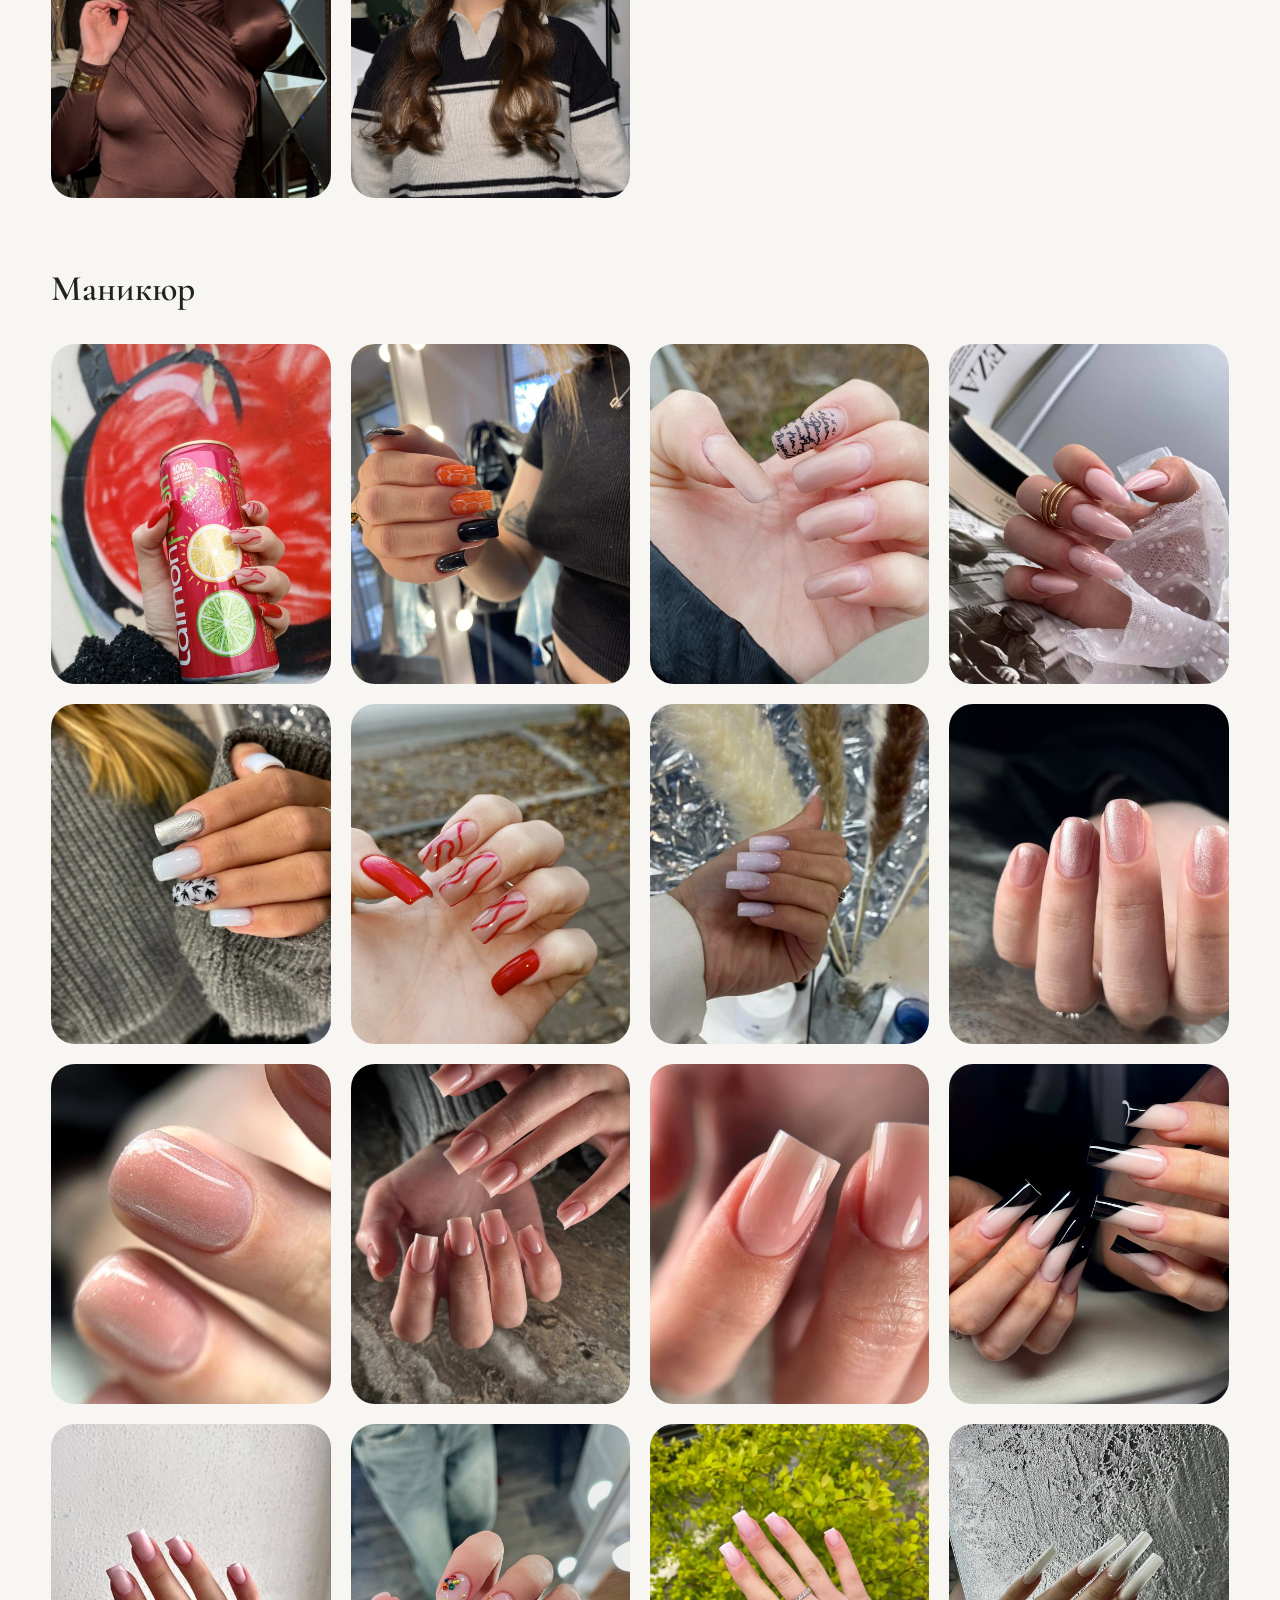
==== commit 0ad21287: "index.html Updated the MAX link to a new URL." ====
--- a/index.html
+++ b/index.html
@@ -276,7 +276,7 @@
                     </ul>
                     <div class="socials">
                         <a href="https://t.me/bsashers">Telegram</a>
-                        <a href="https://max.ru/79018073574">MAX</a>
+                        <a href="https://max.ru/u/f9LHodD0cOI7-6E4Msx-LaFPulnRZ4D0uxhbsG_VoKGWv41ycNvrdlnJn2E">MAX</a>
                         <a href="https://vk.ru/sk.ashers">VK</a>
                         <a href="https://www.instagram.com/sk.ashers?igsh=NHh1djh0OXVqbnM2">Instagram</a>
                     </div>
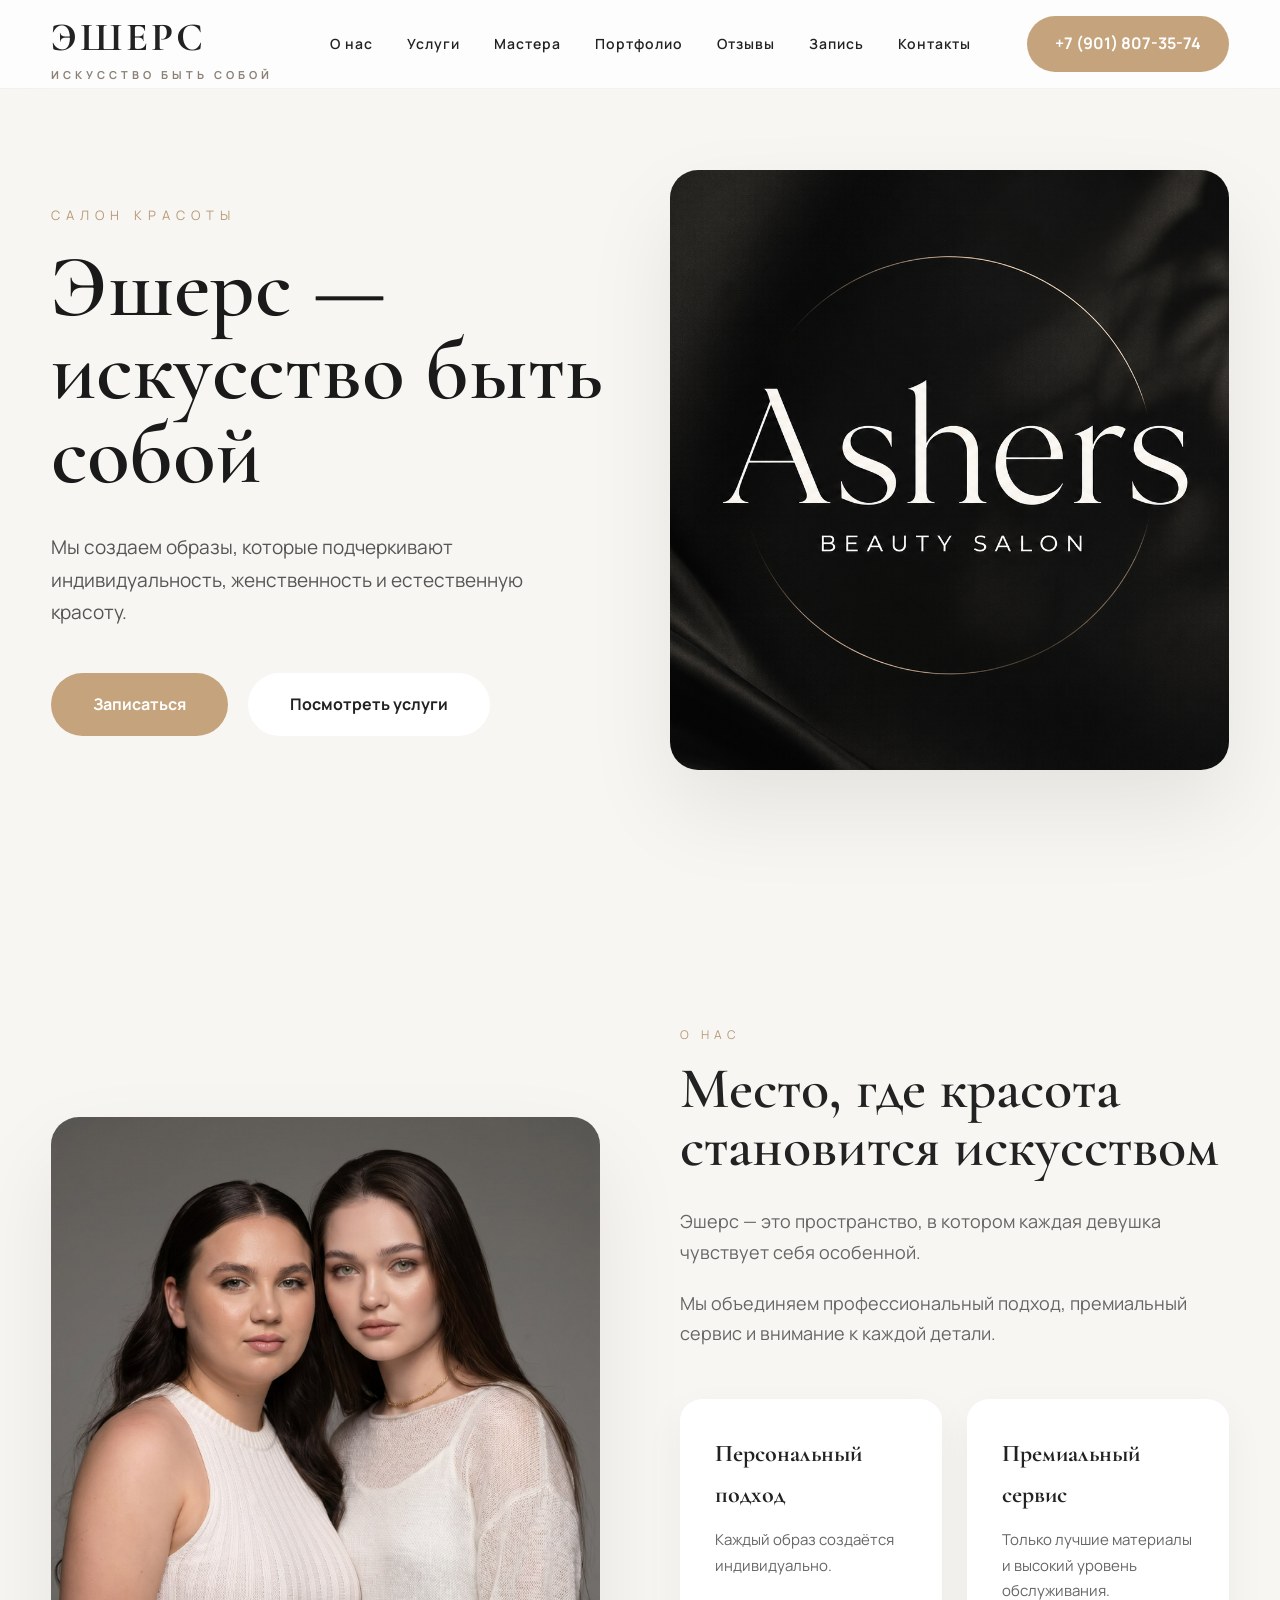
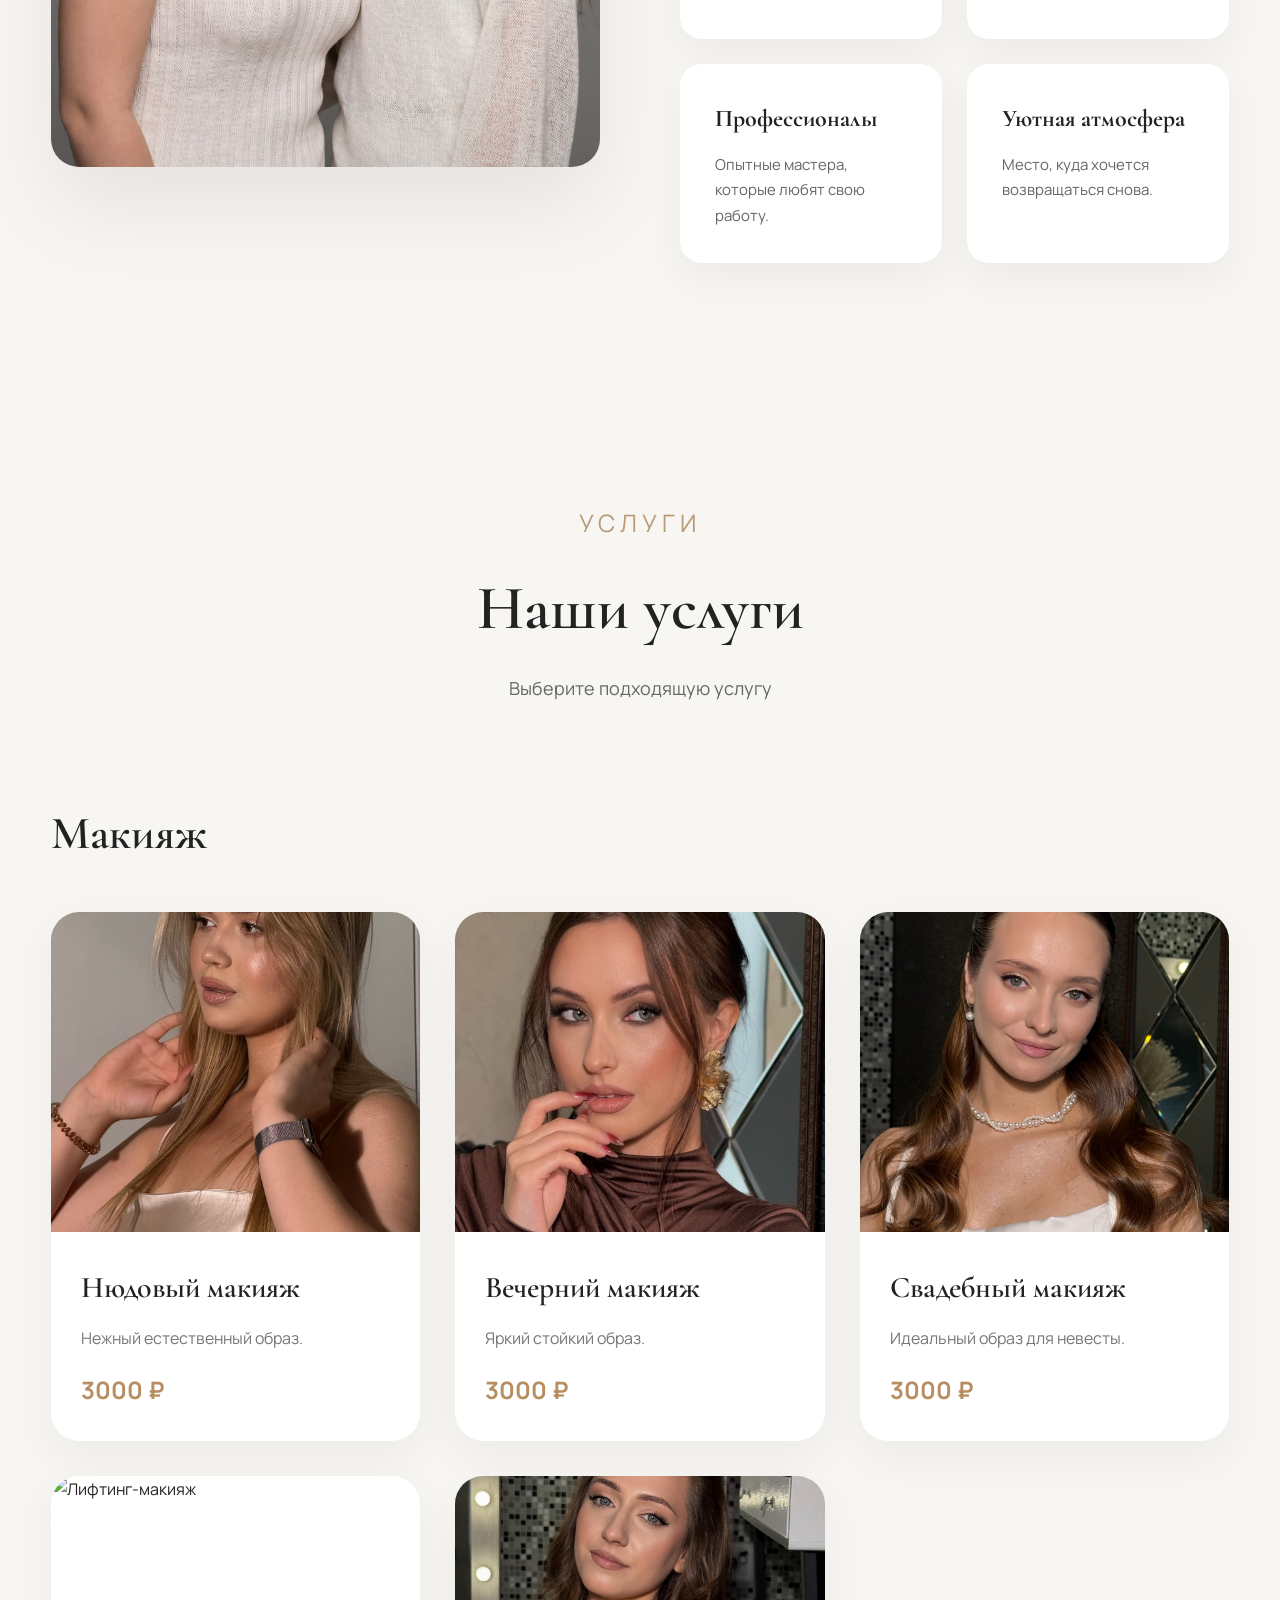
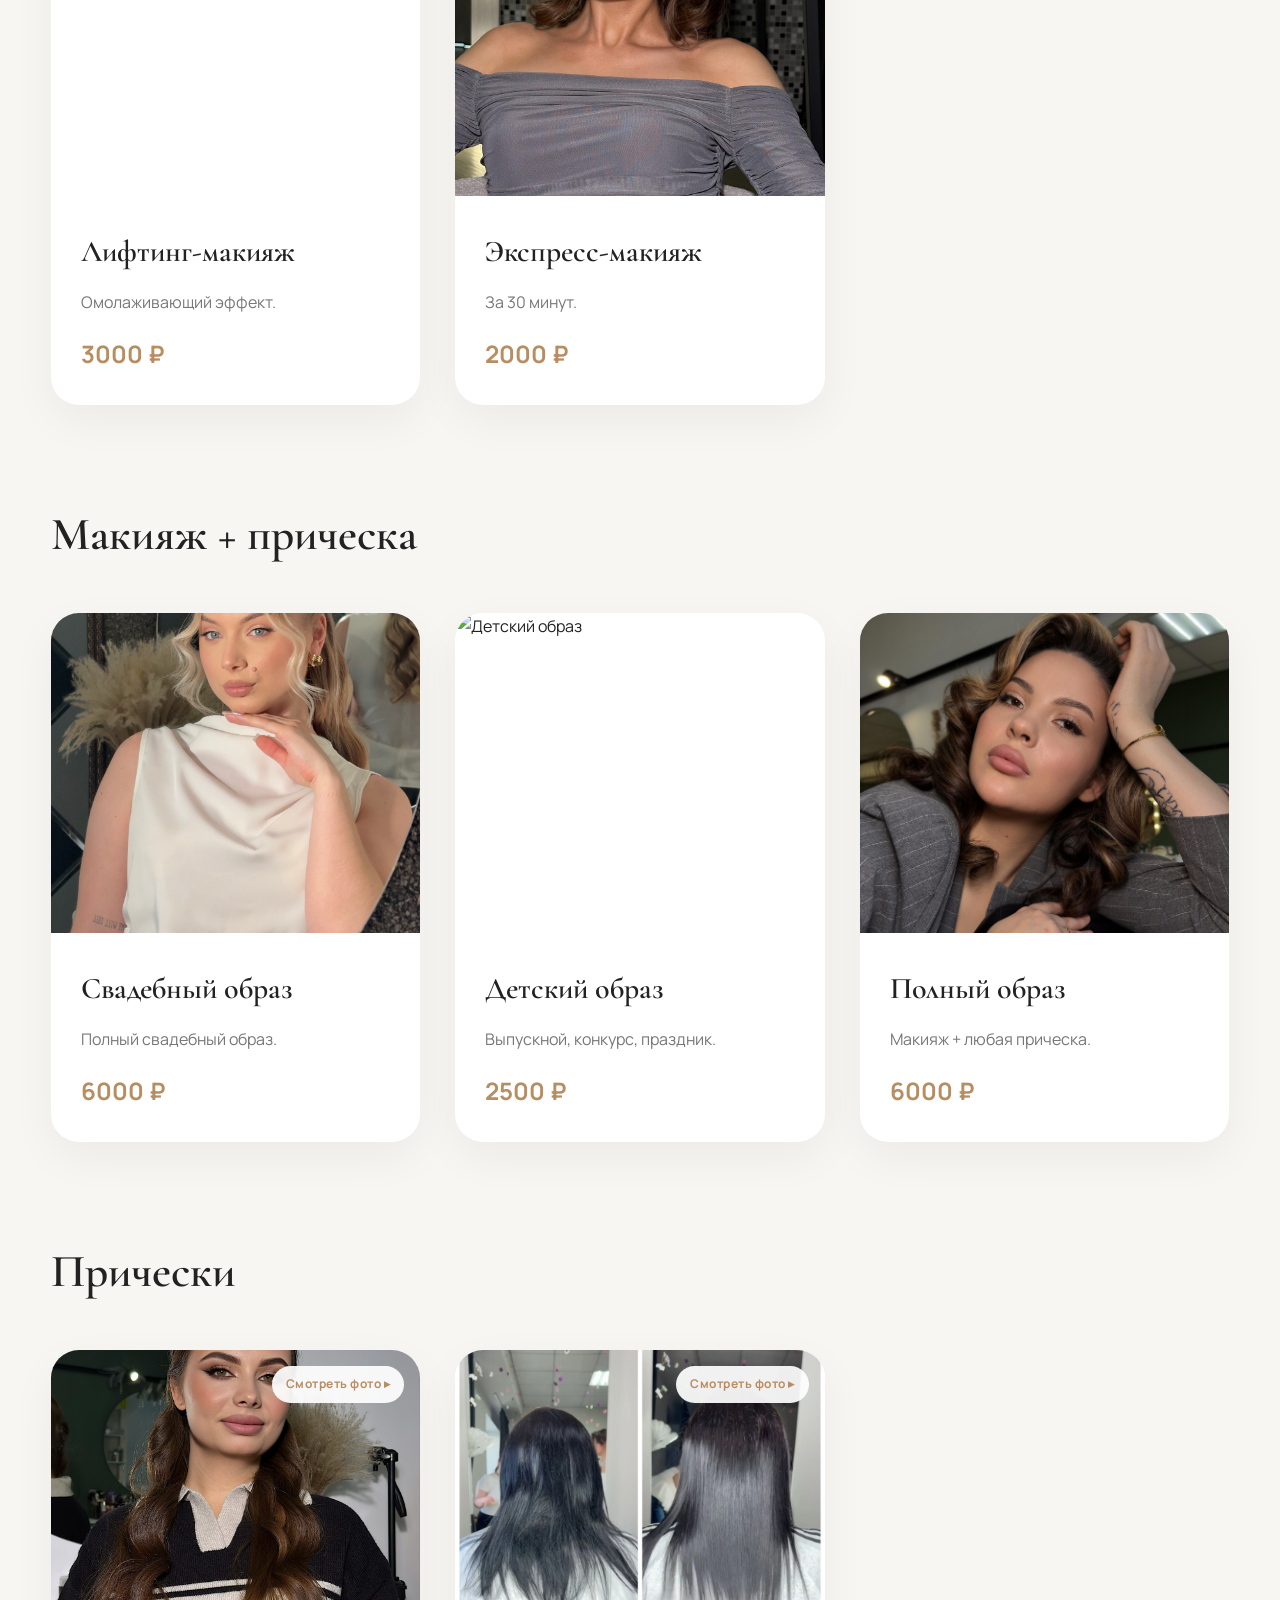
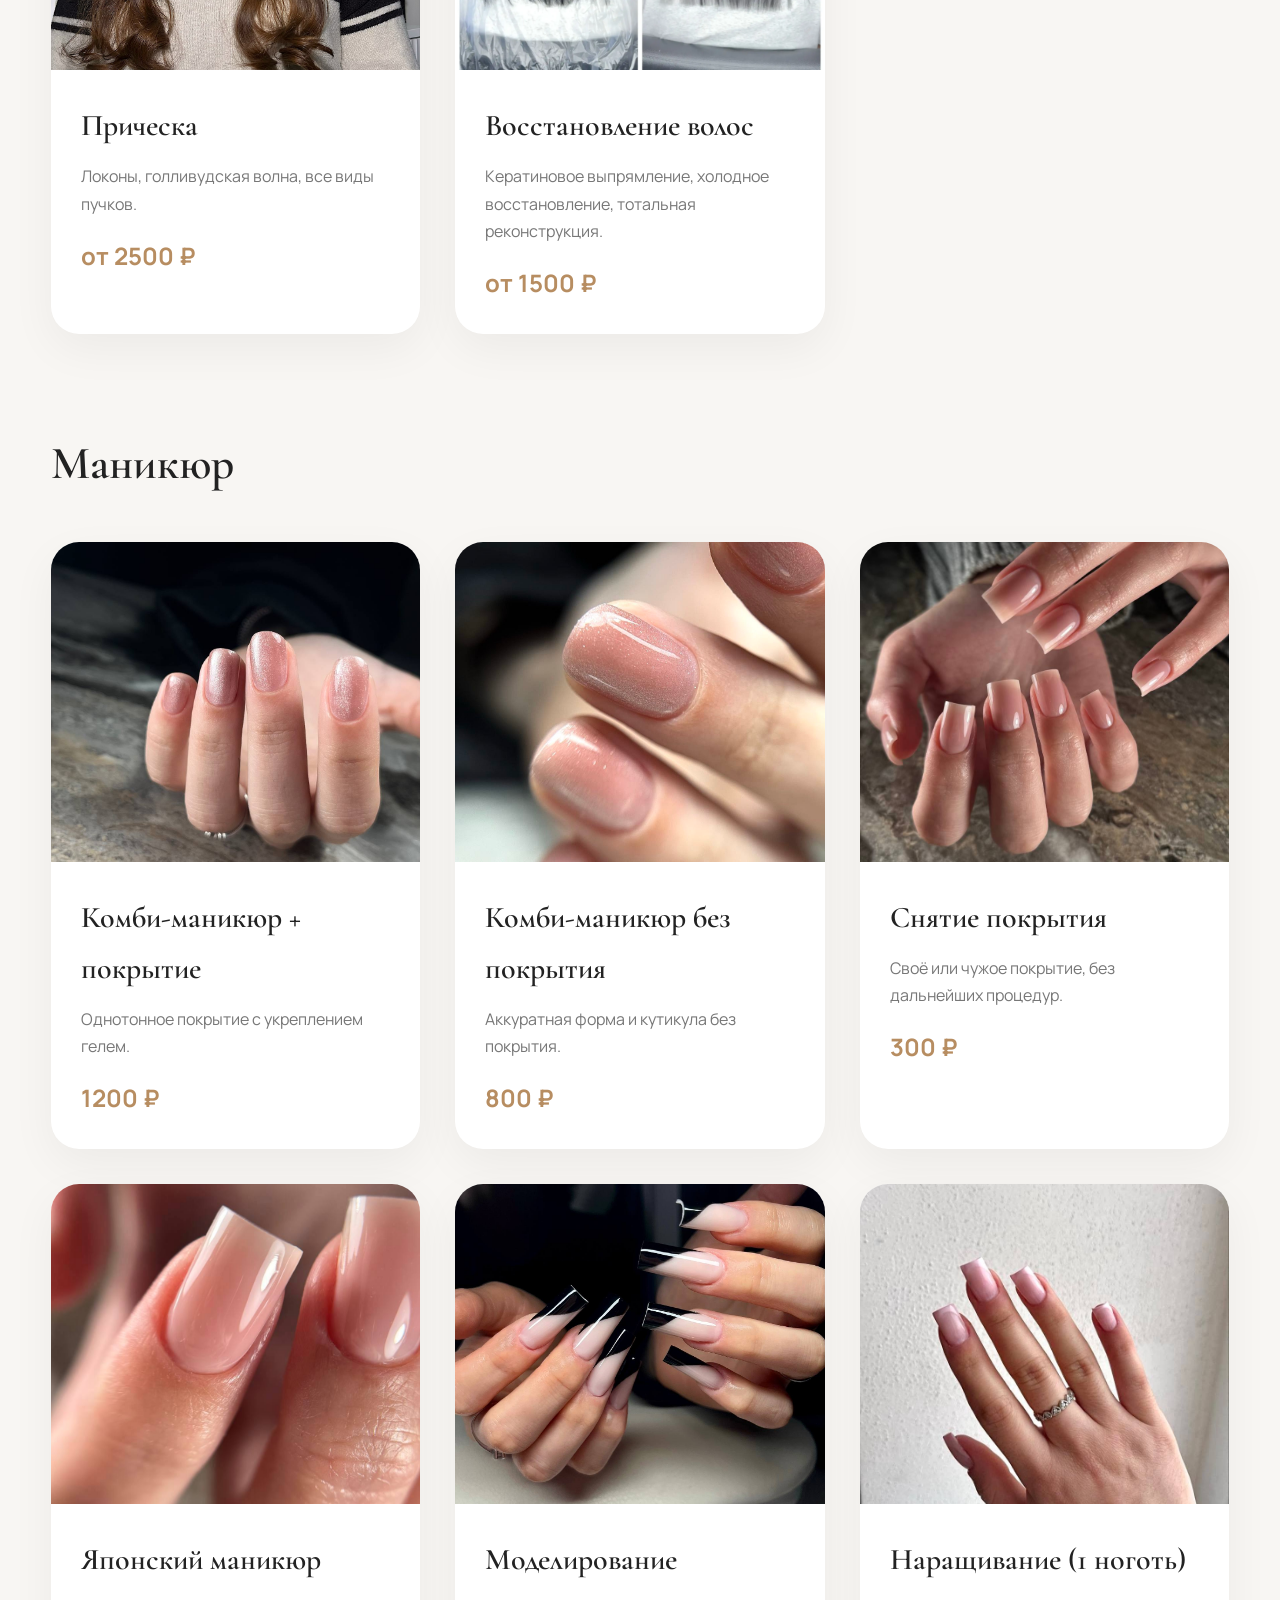
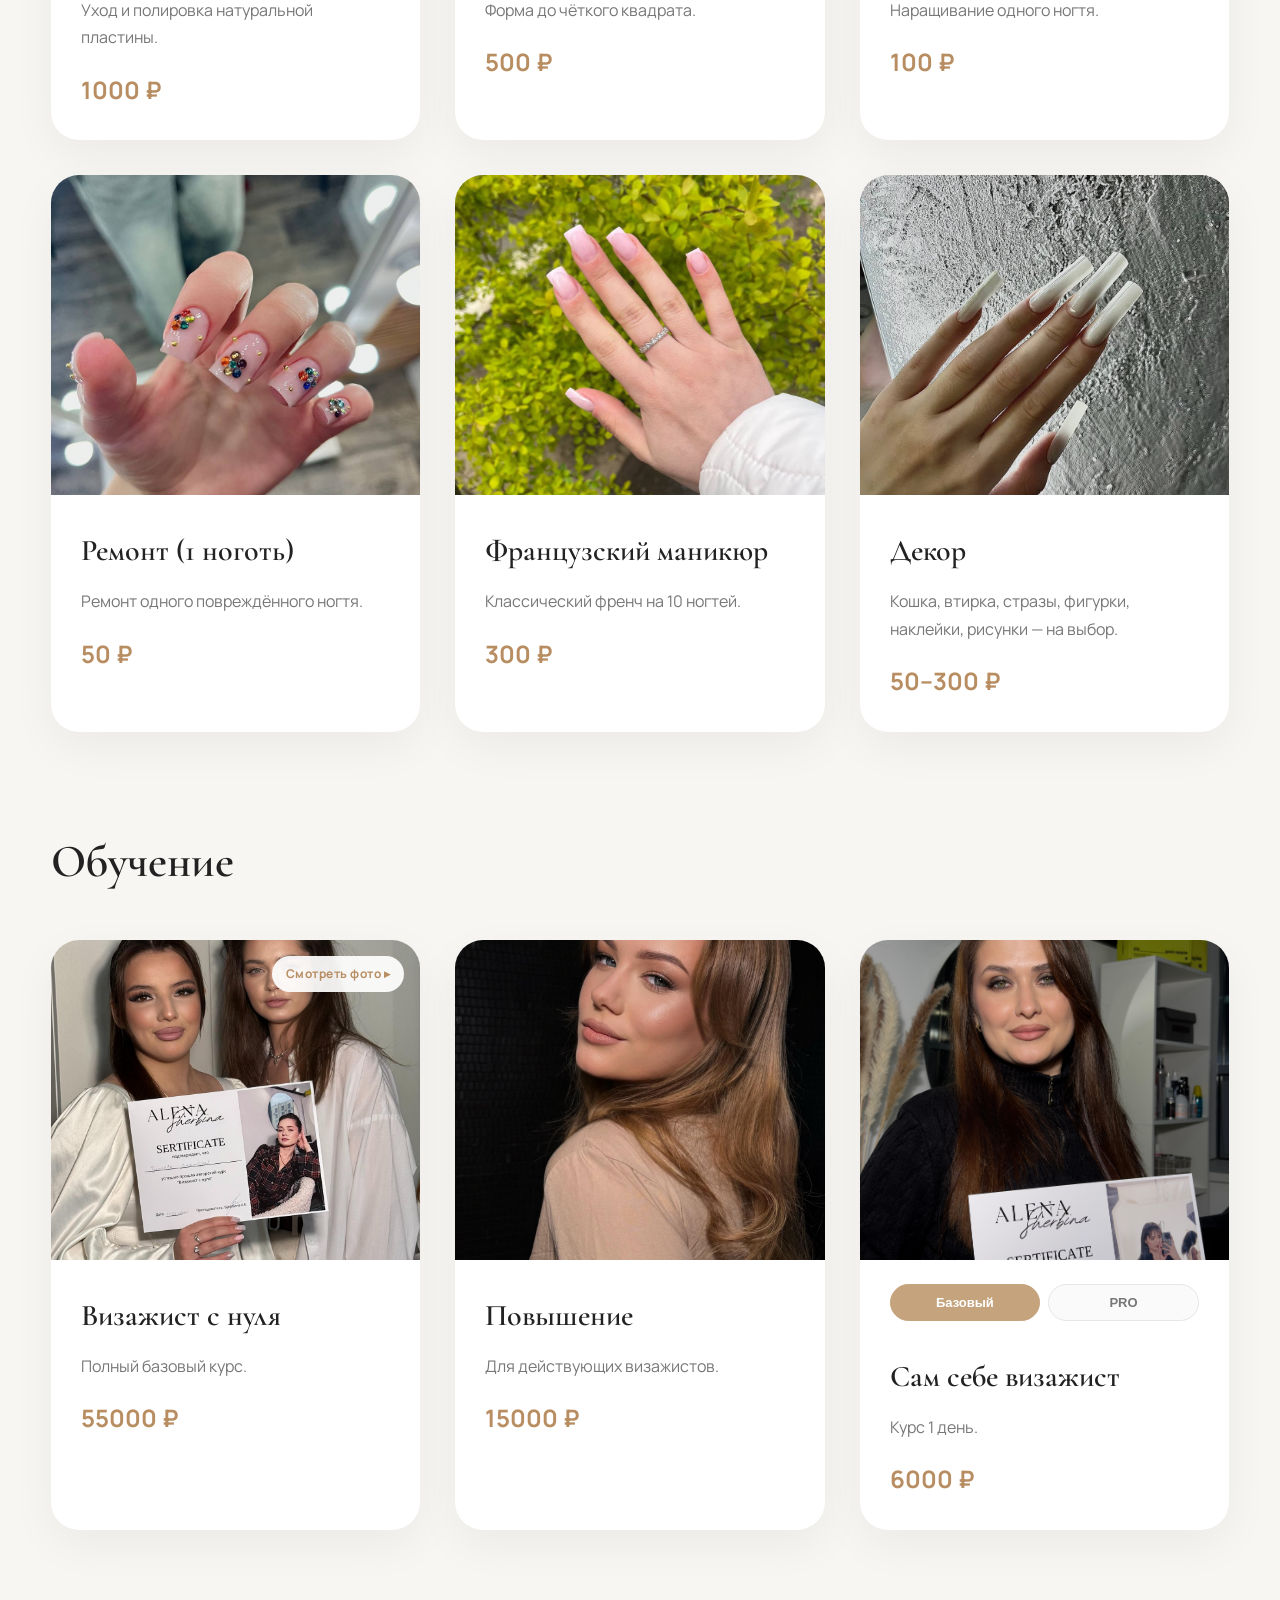
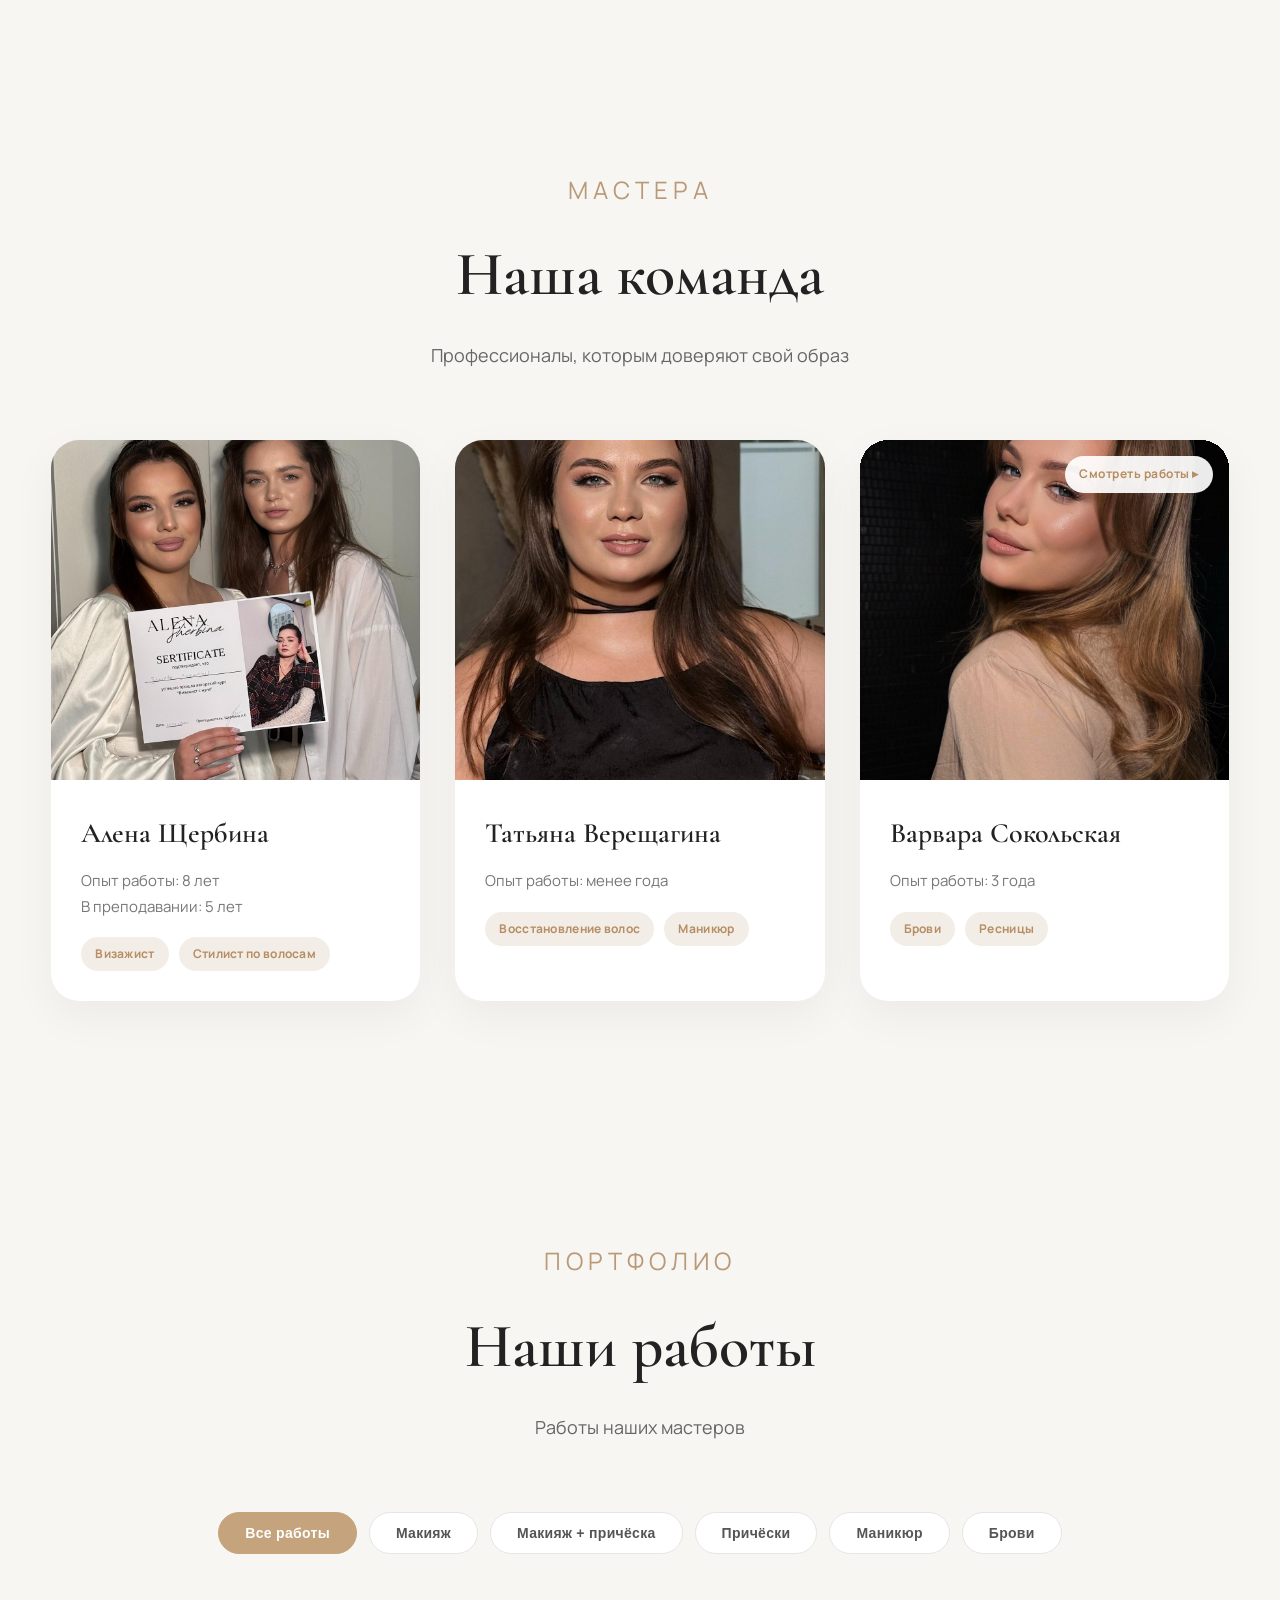
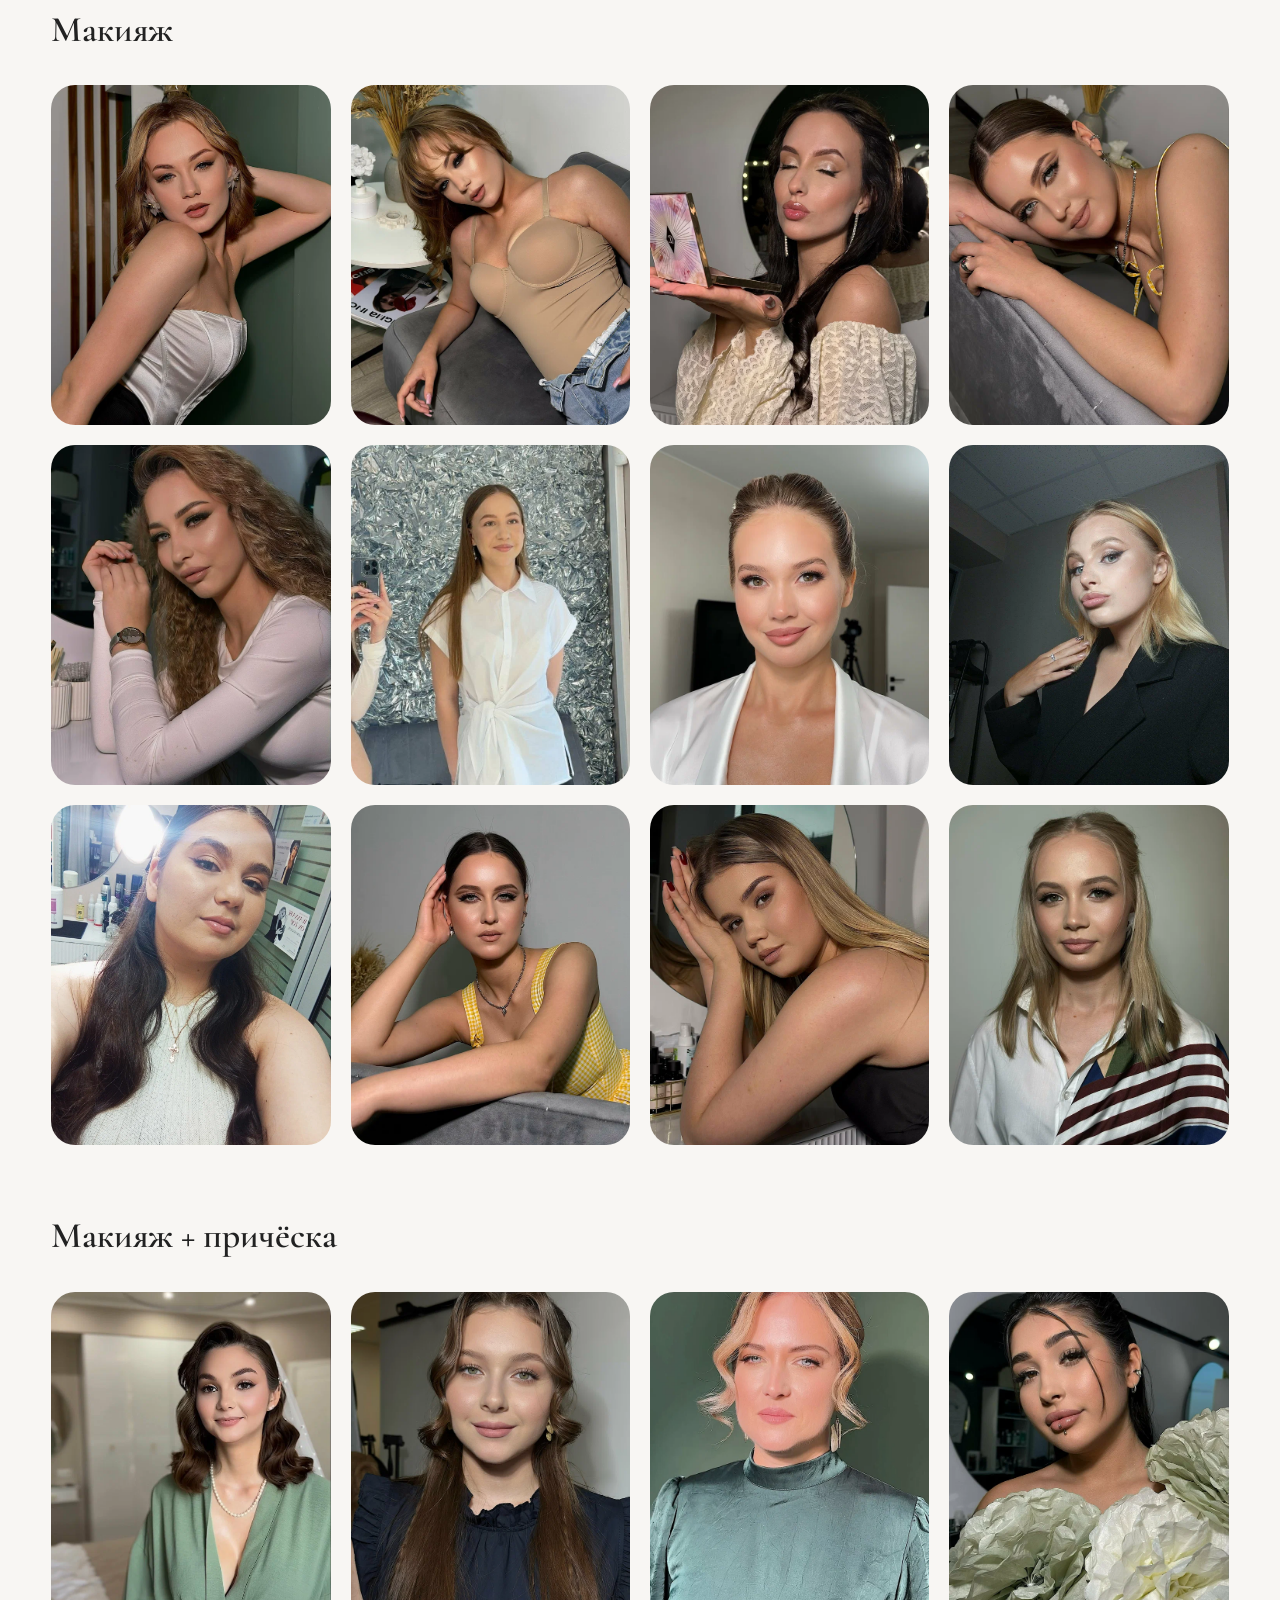
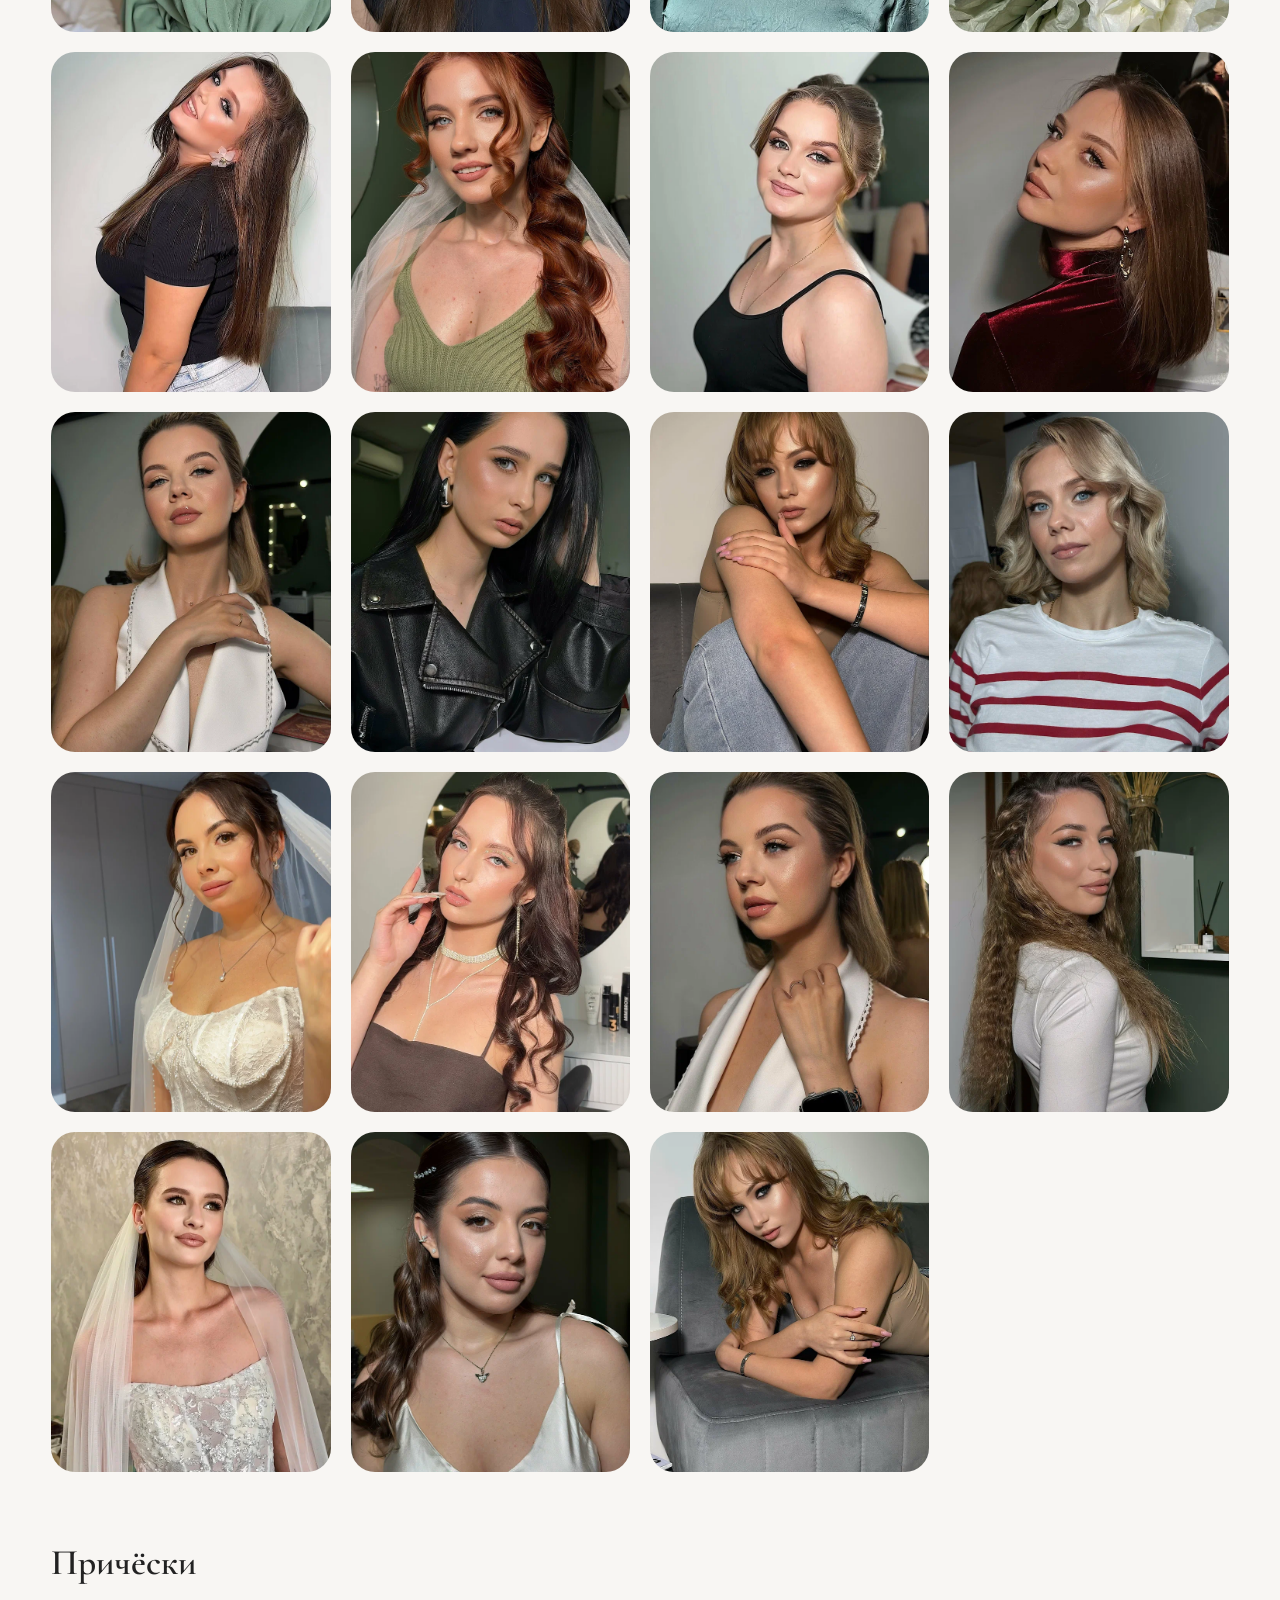
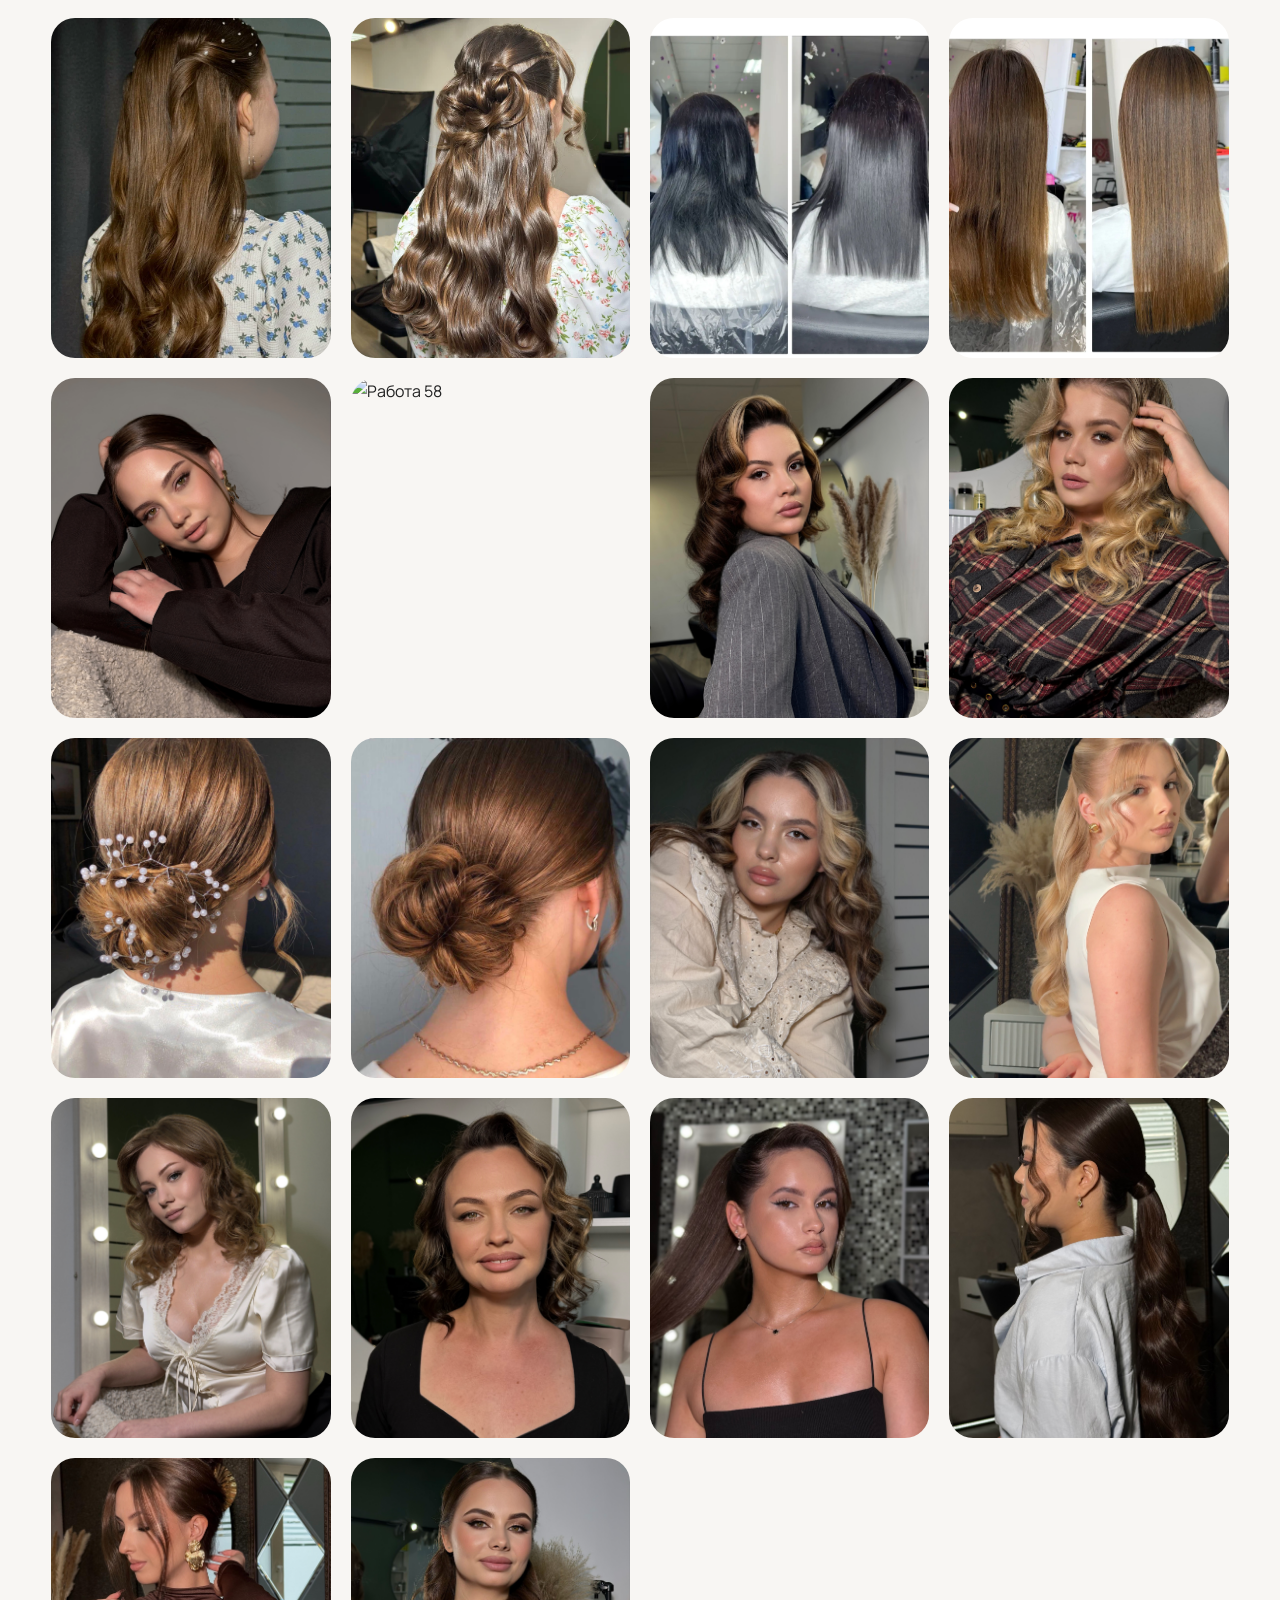
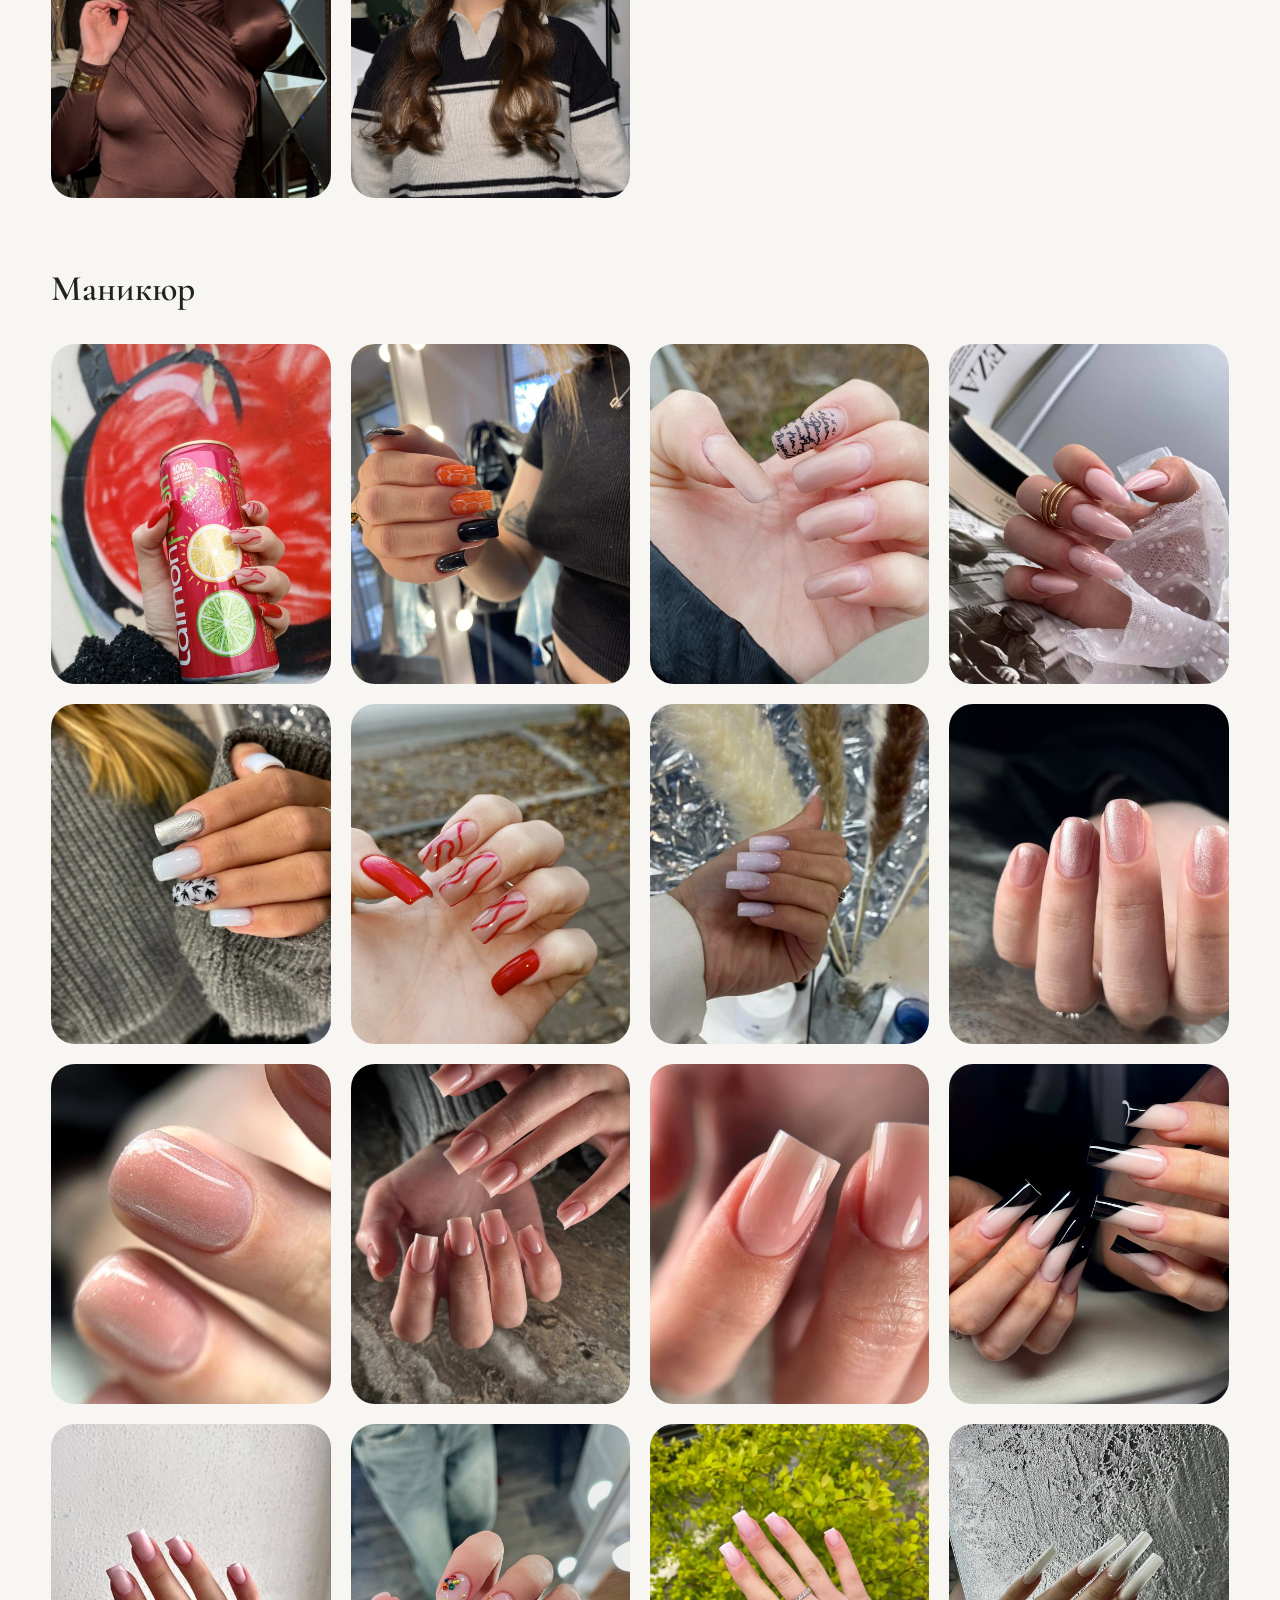
==== commit 91242a27: "index.html" ====
--- a/index.html
+++ b/index.html
@@ -773,13 +773,12 @@
                 phone: cleanPhone,
                 category: categorySelect.options[categorySelect.selectedIndex].text,
                 service: service,
-                master: 'Алёна Щербина',
                 date: date,
                 timeSlot: timeSlot,
                 comment: comment
             };
 
-            fetch('https://script.google.com/macros/s/AKfycbxPVsDRRq3pGBTuVvwYxvkhVPOxi9qXPFqW4gEaE5rmk-SxdB17WiryrCsfpuywvrmC/exec', {
+            fetch('https://script.google.com/macros/s/AKfycbway-NSGpcN56rM2Xw5WVJBp3W2Cjs3JWEt0quybo80NTu3JSgRCb5Vs1FBnDNel9_y/exec', {
                 method: 'POST',
                 mode: 'no-cors',
                 headers: {
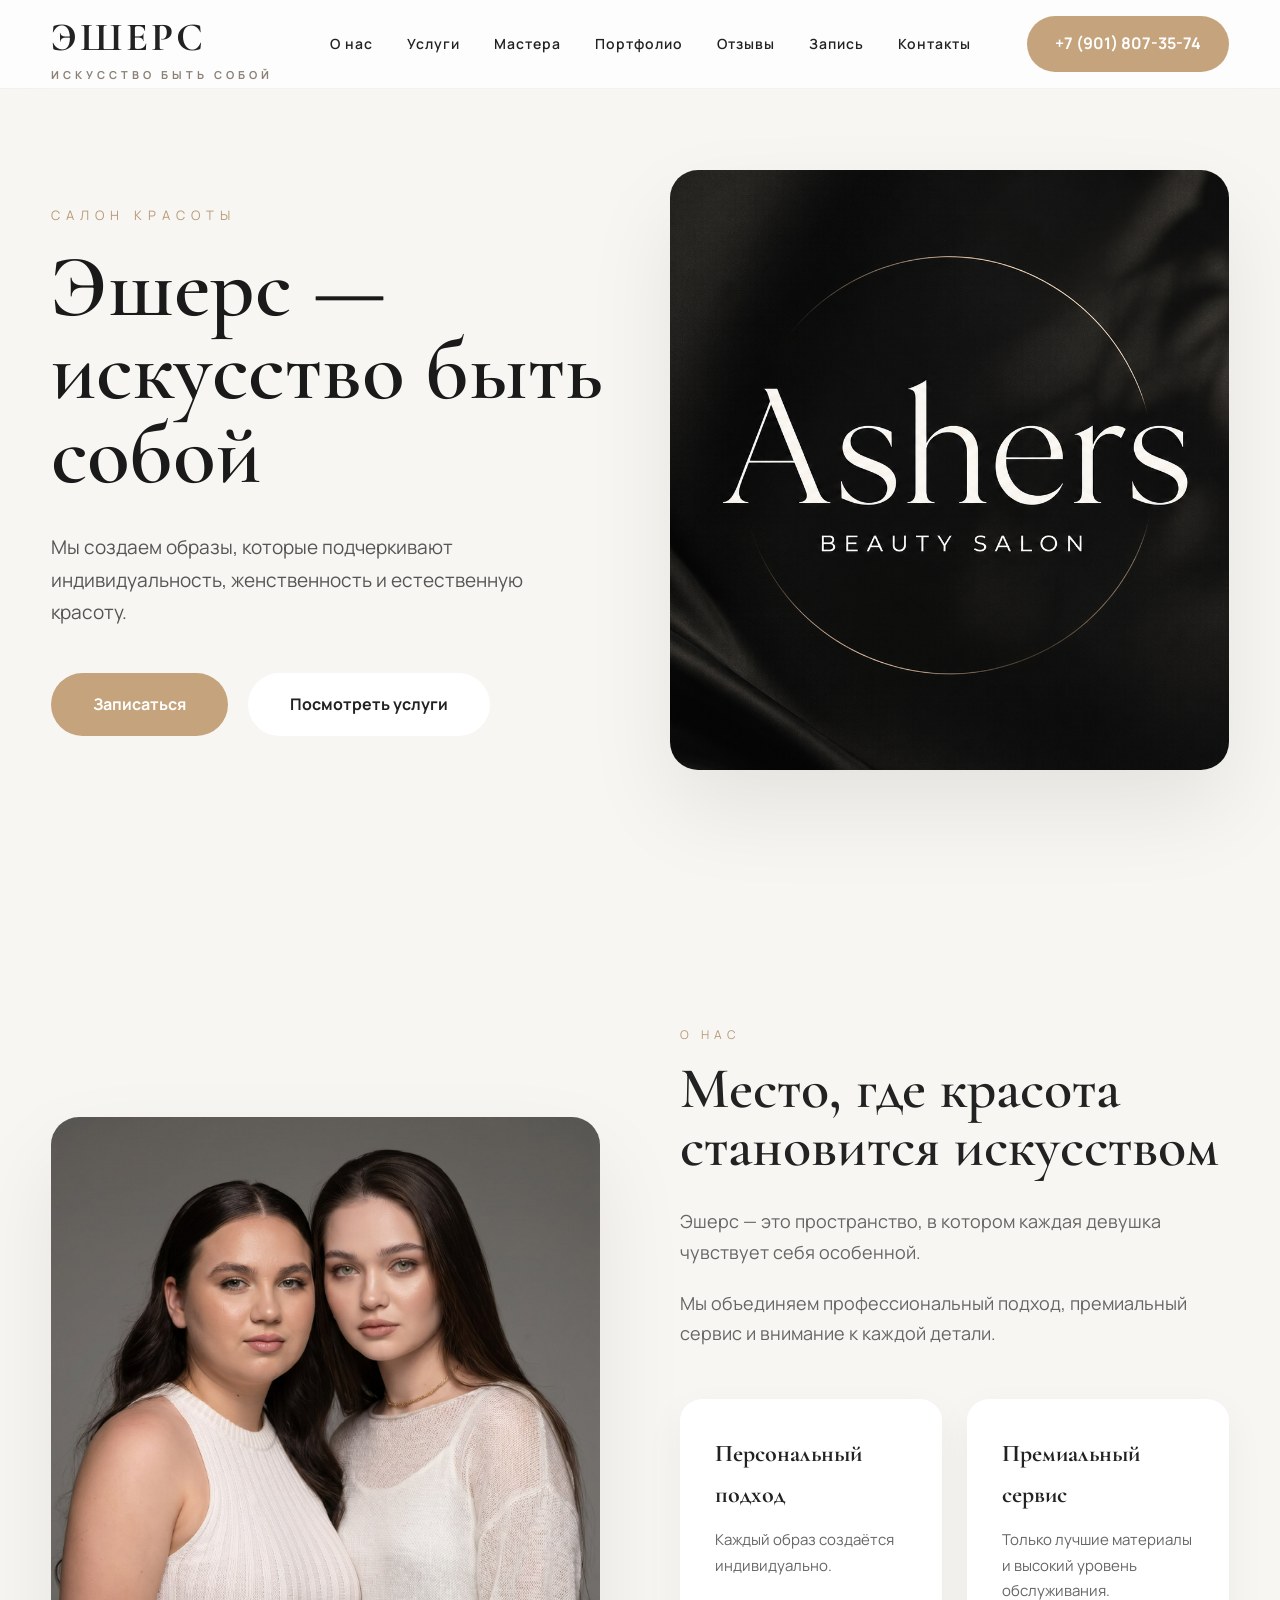
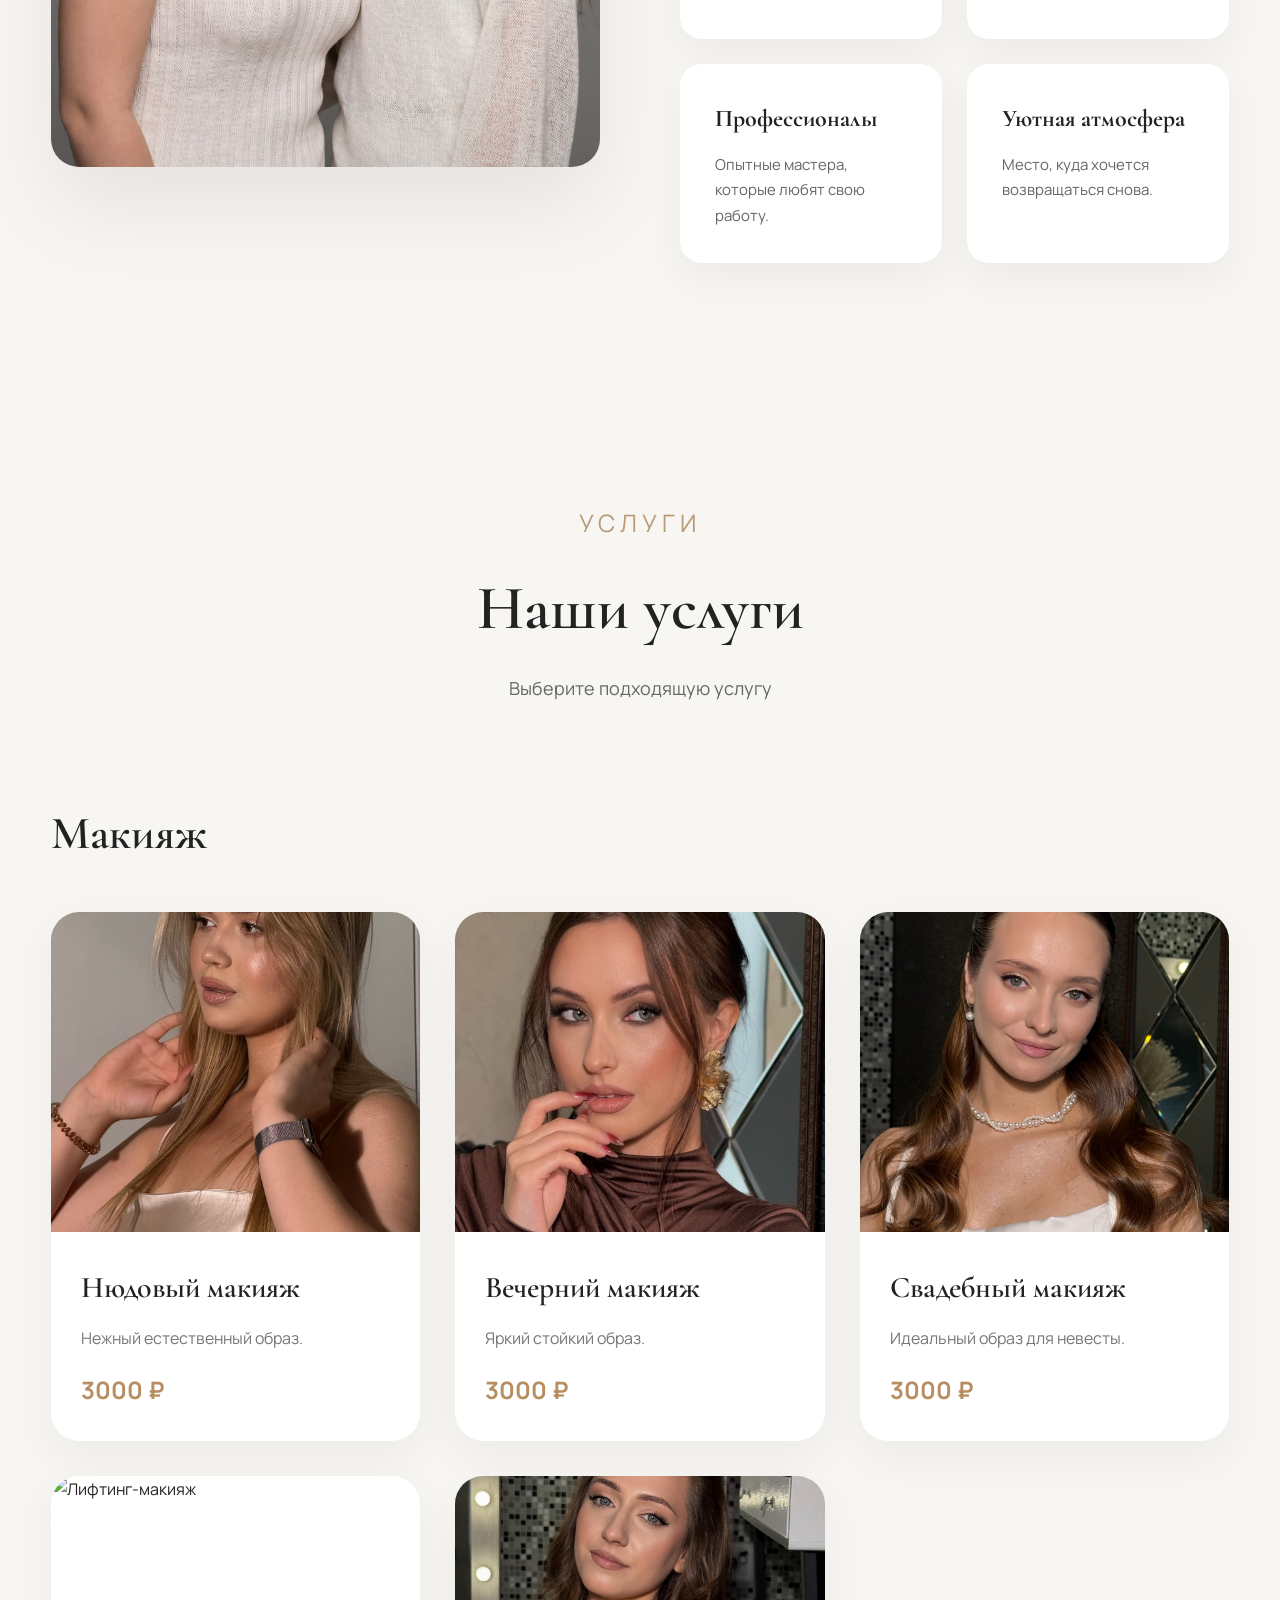
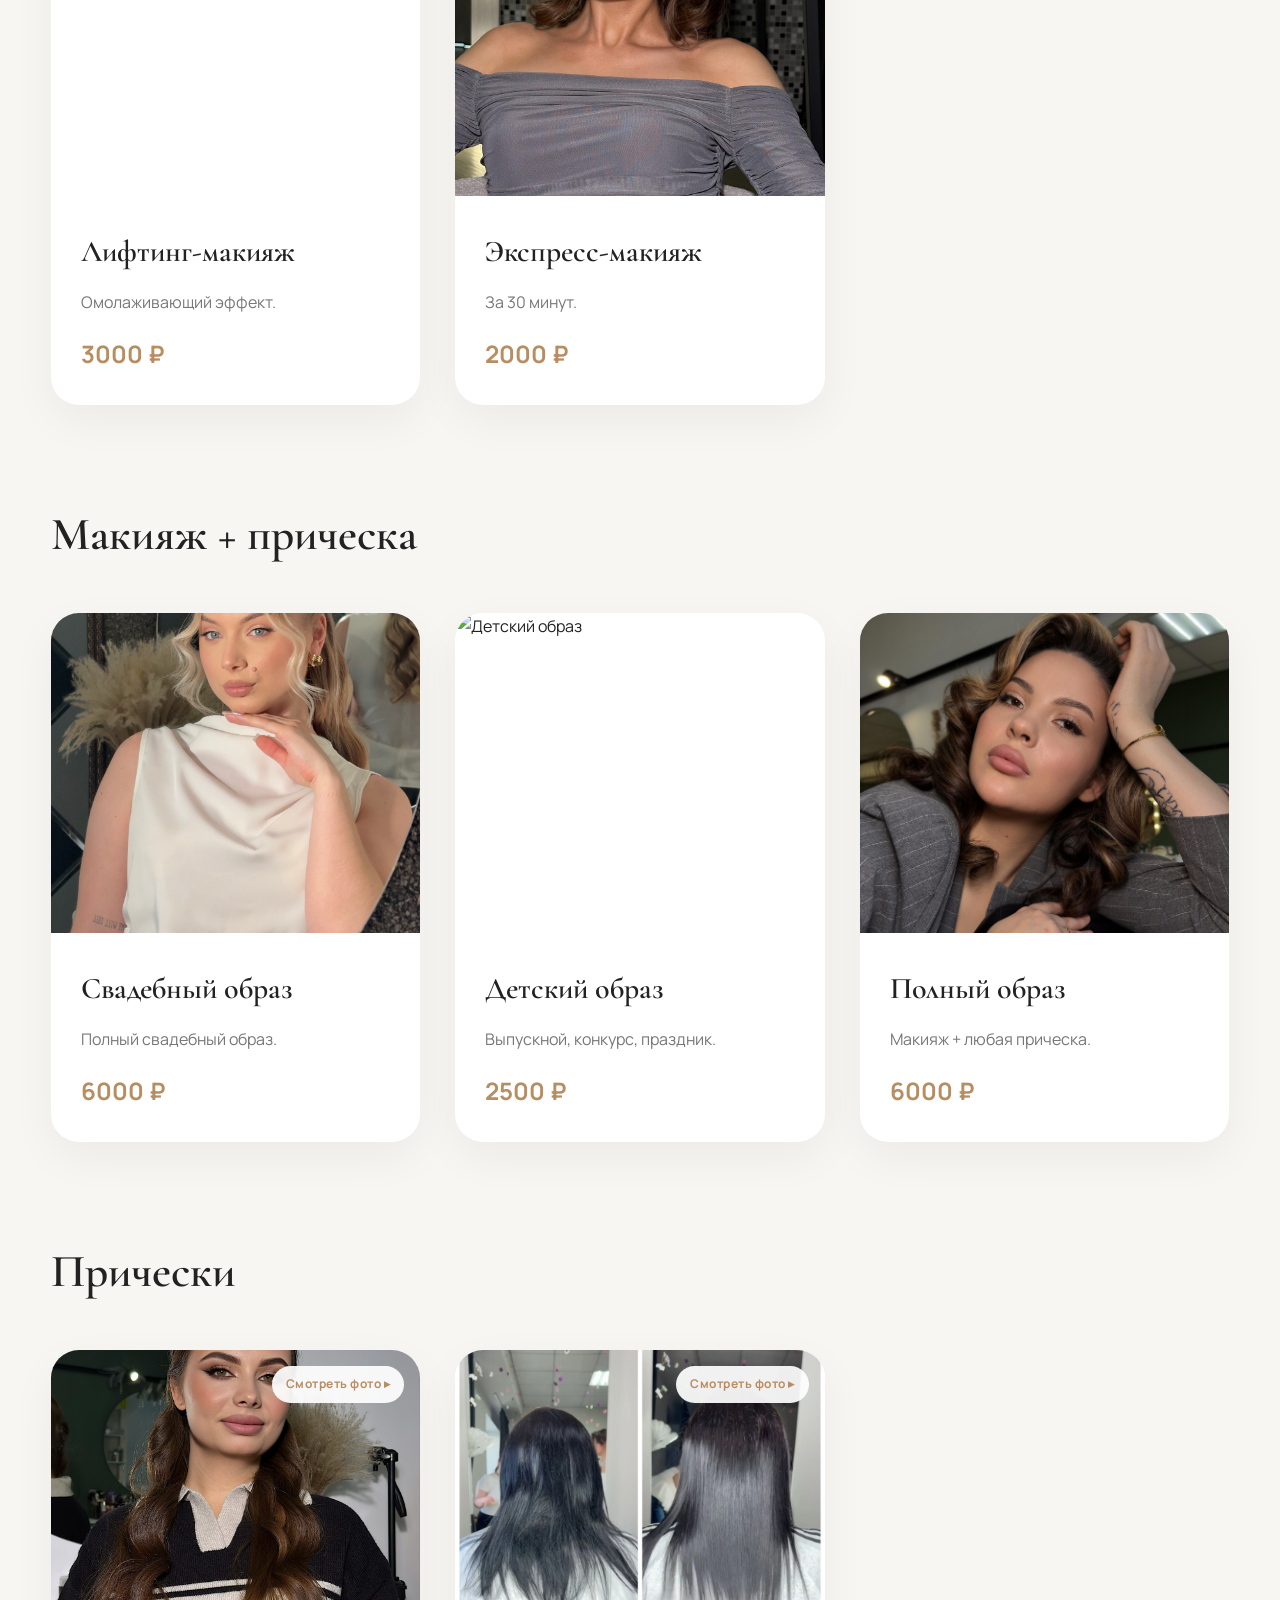
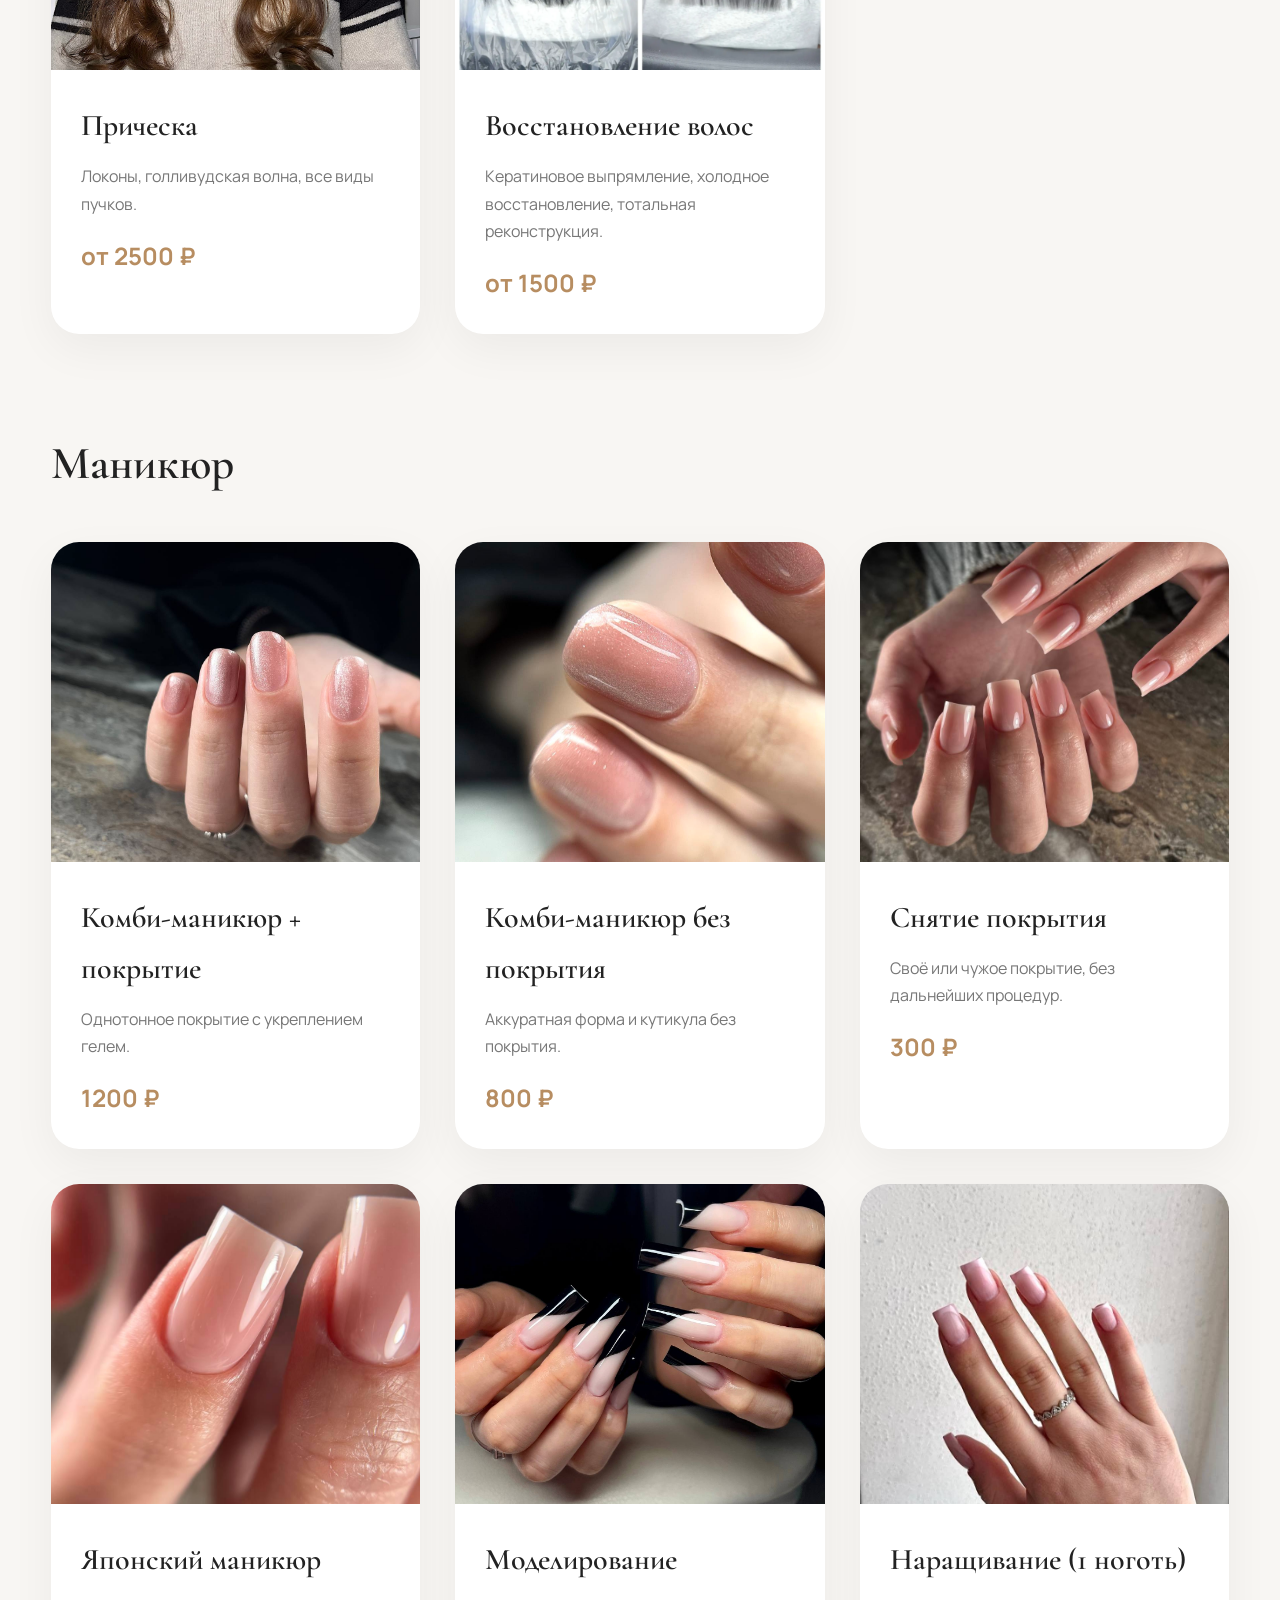
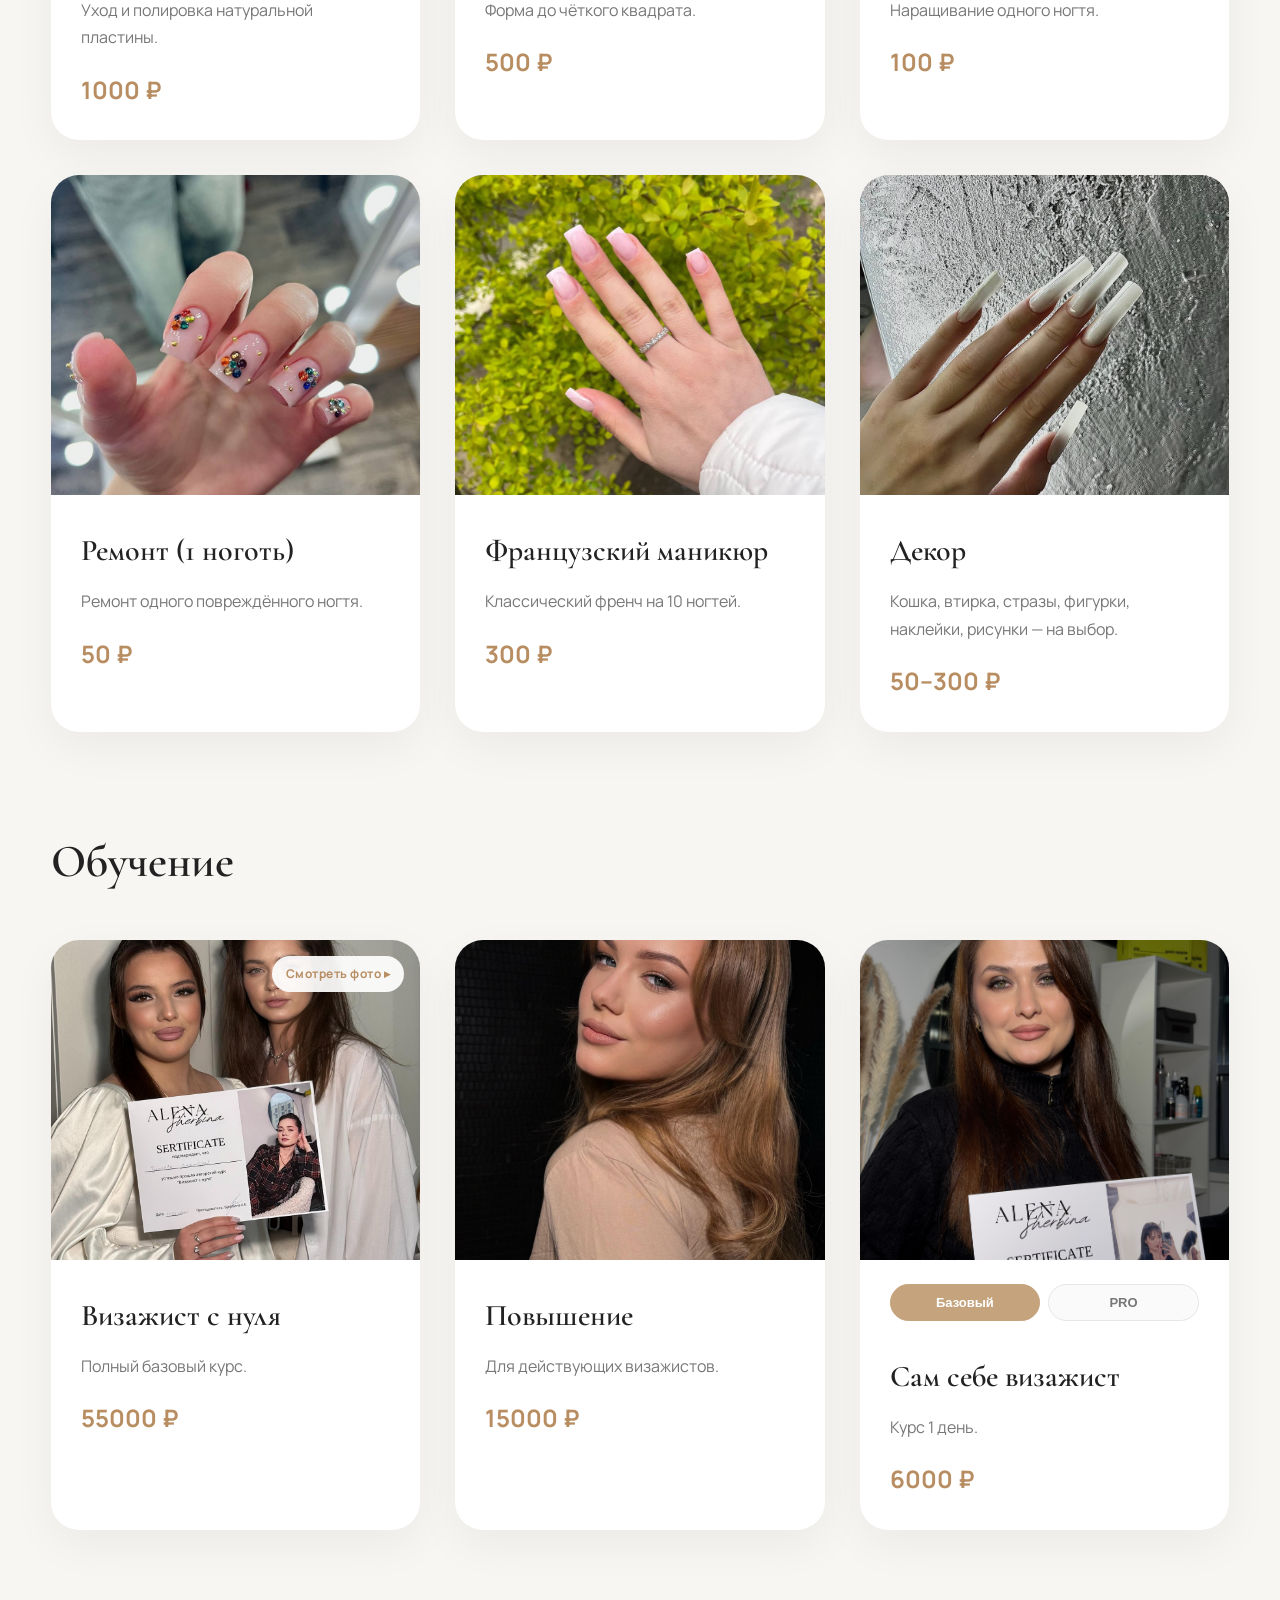
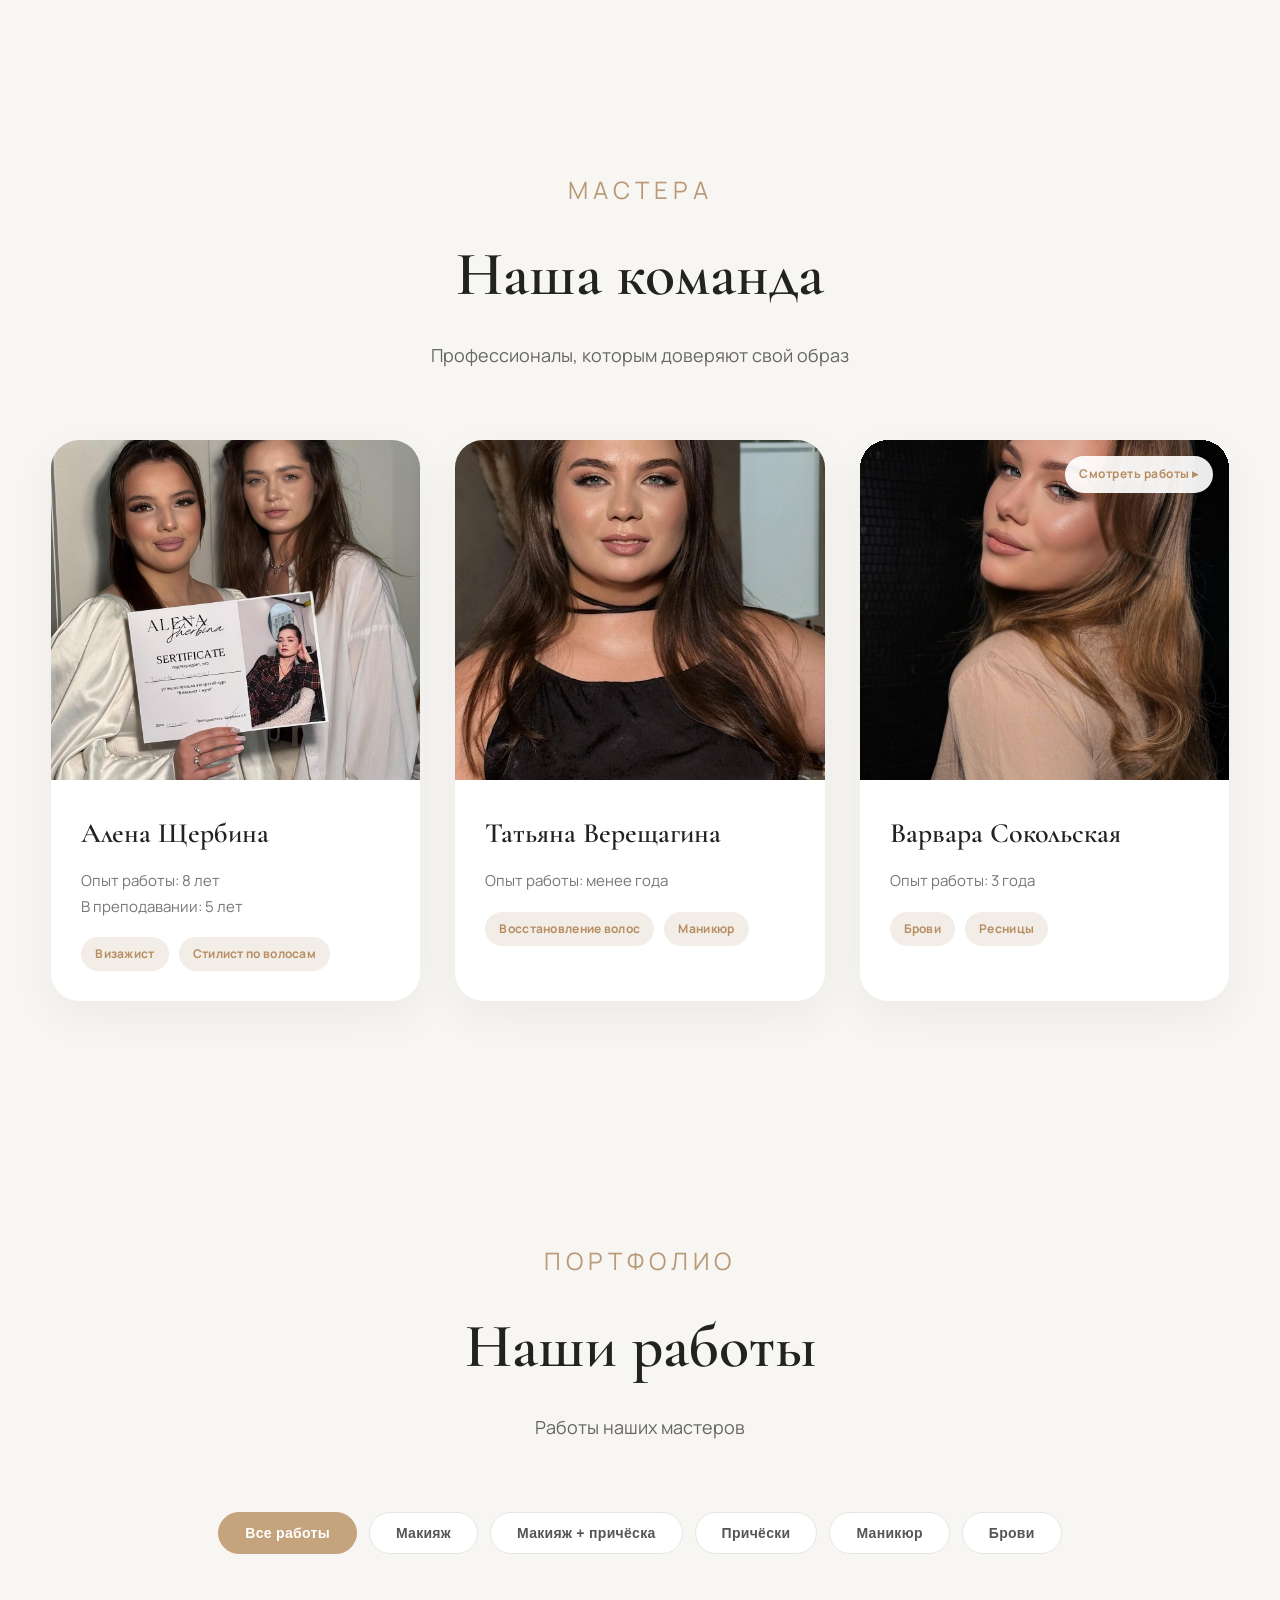
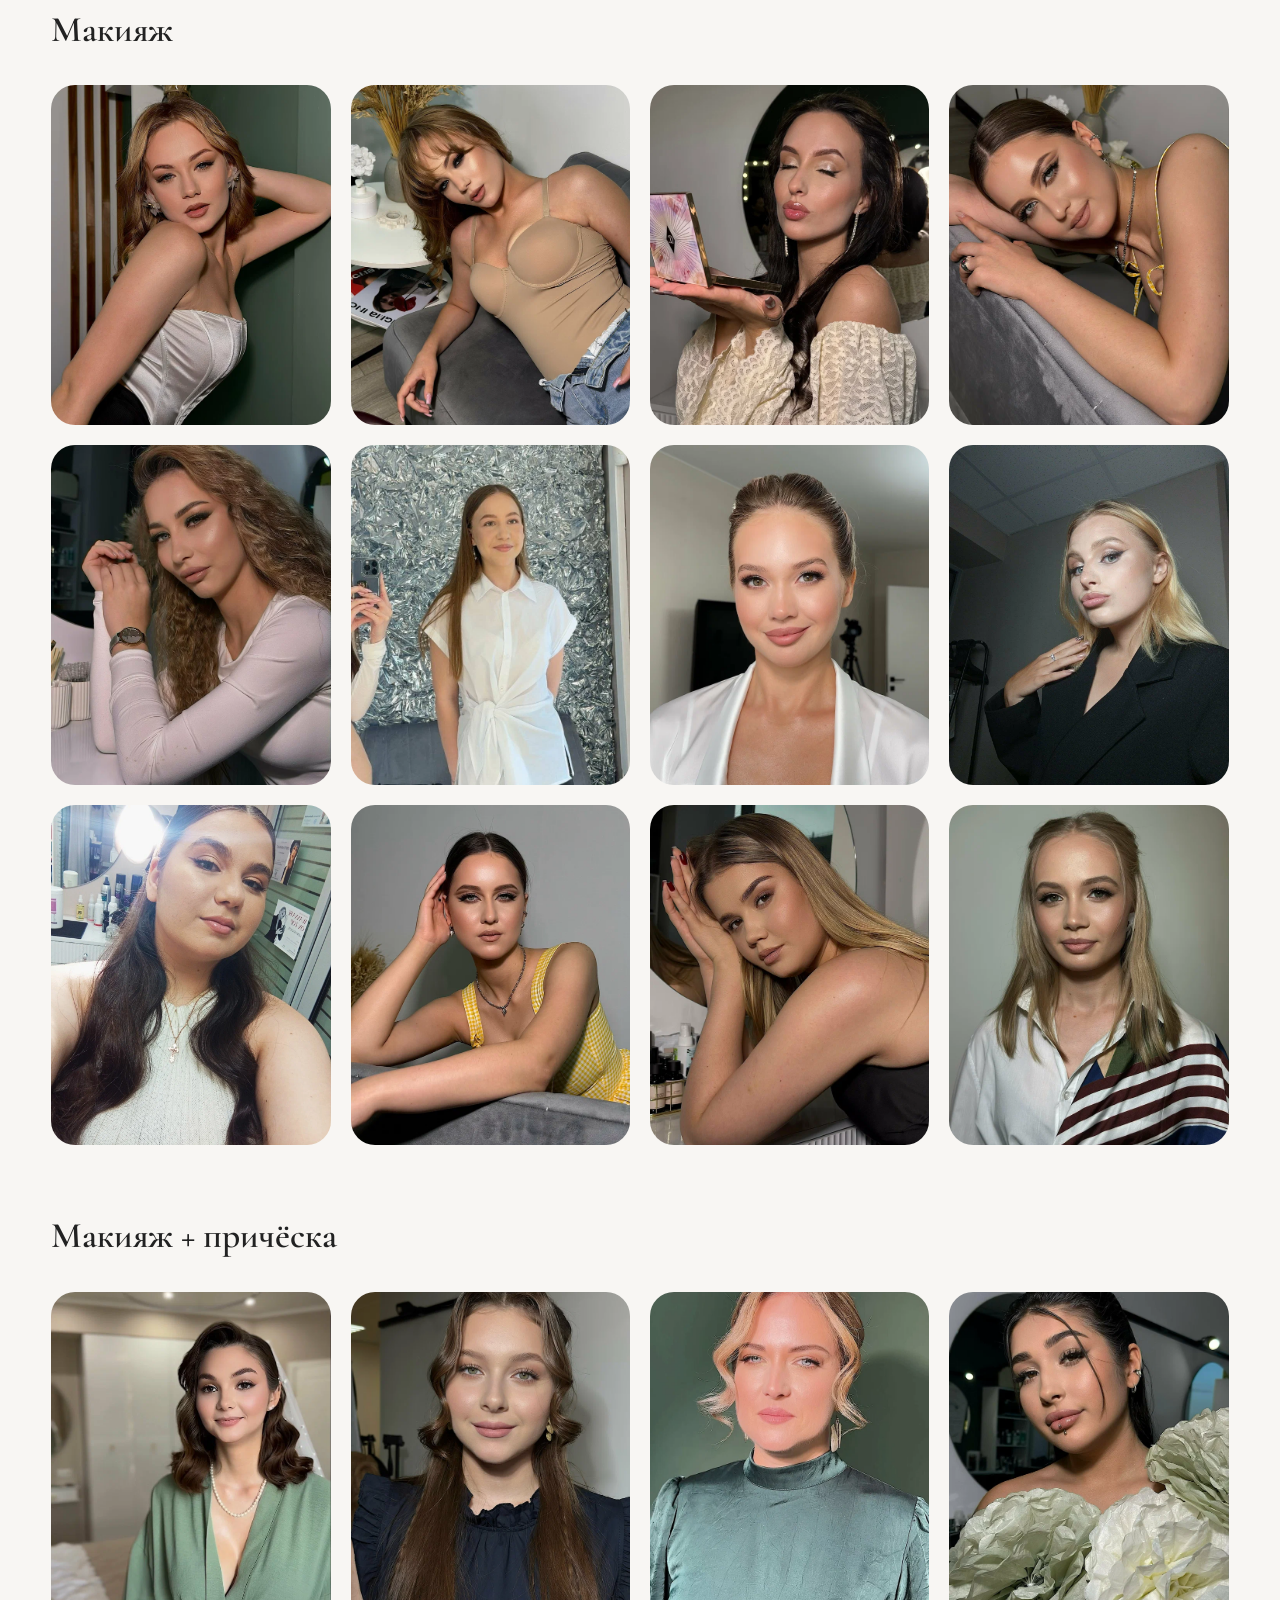
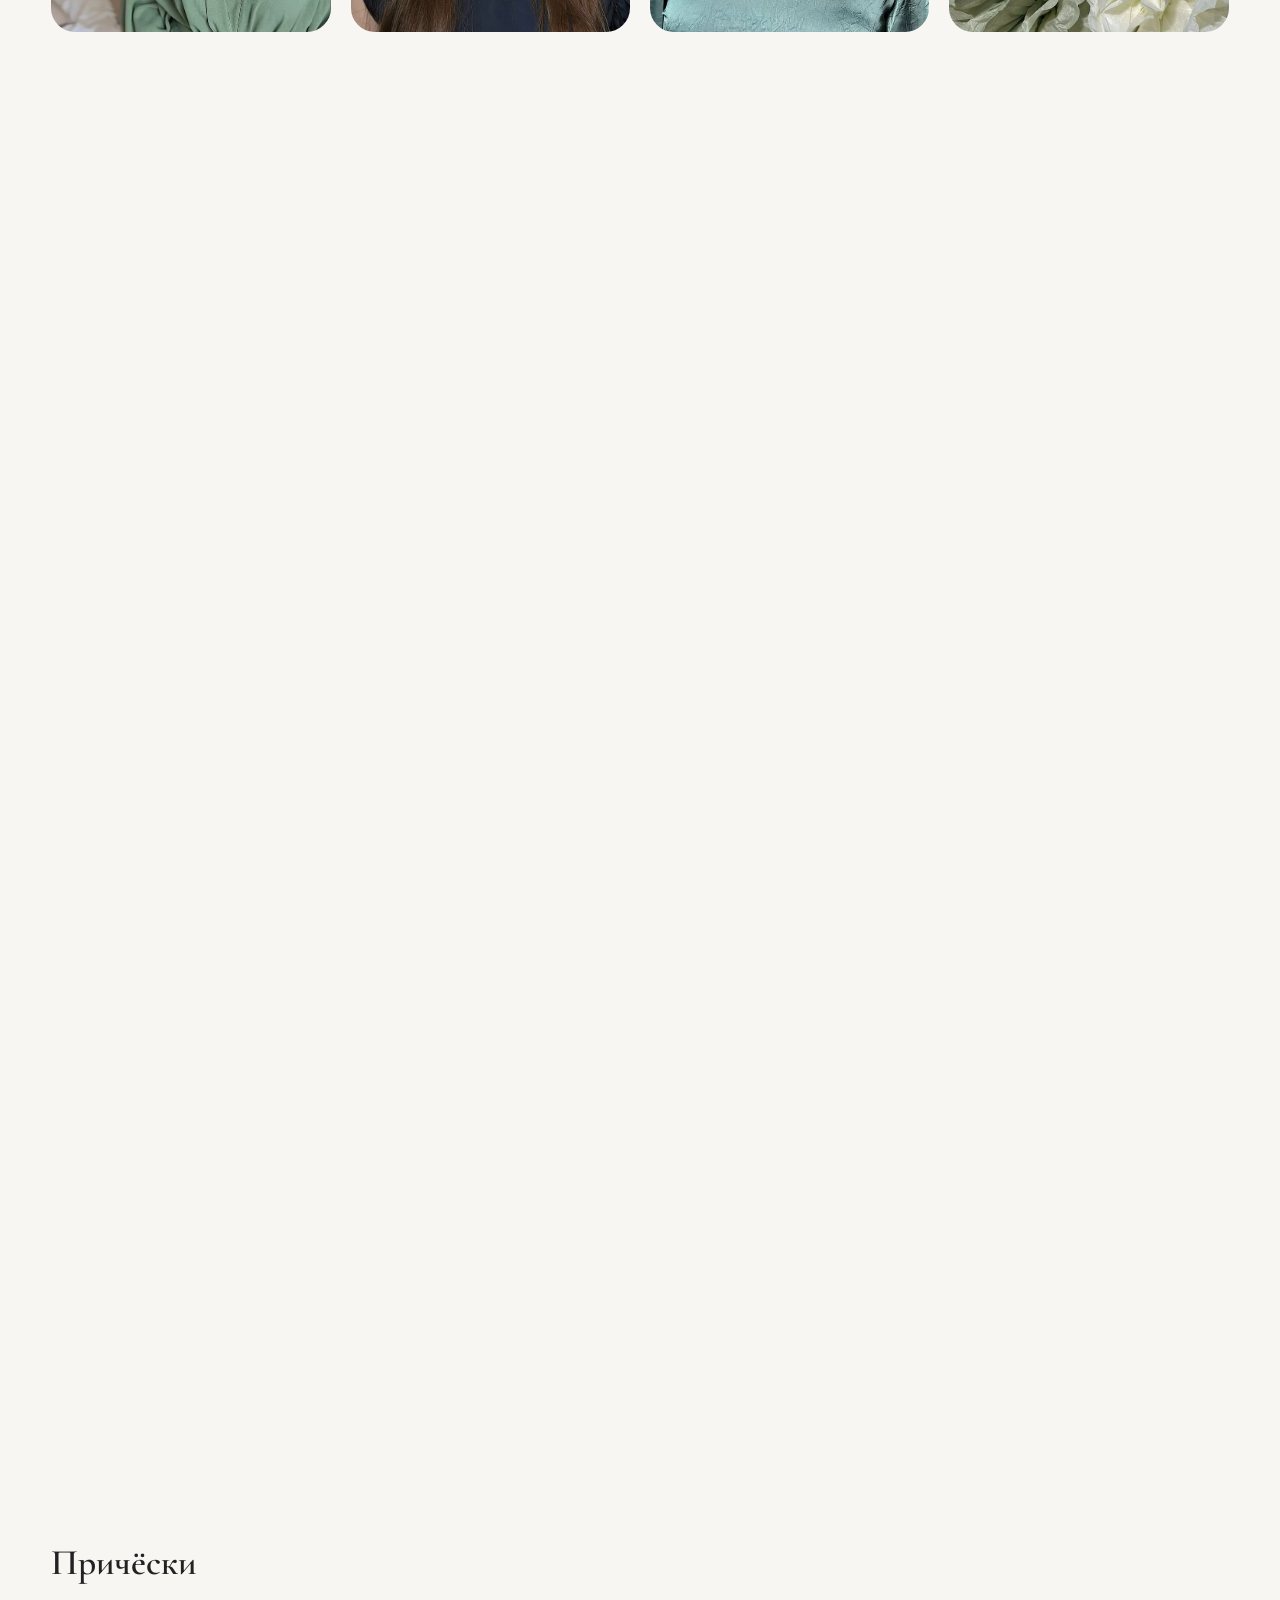
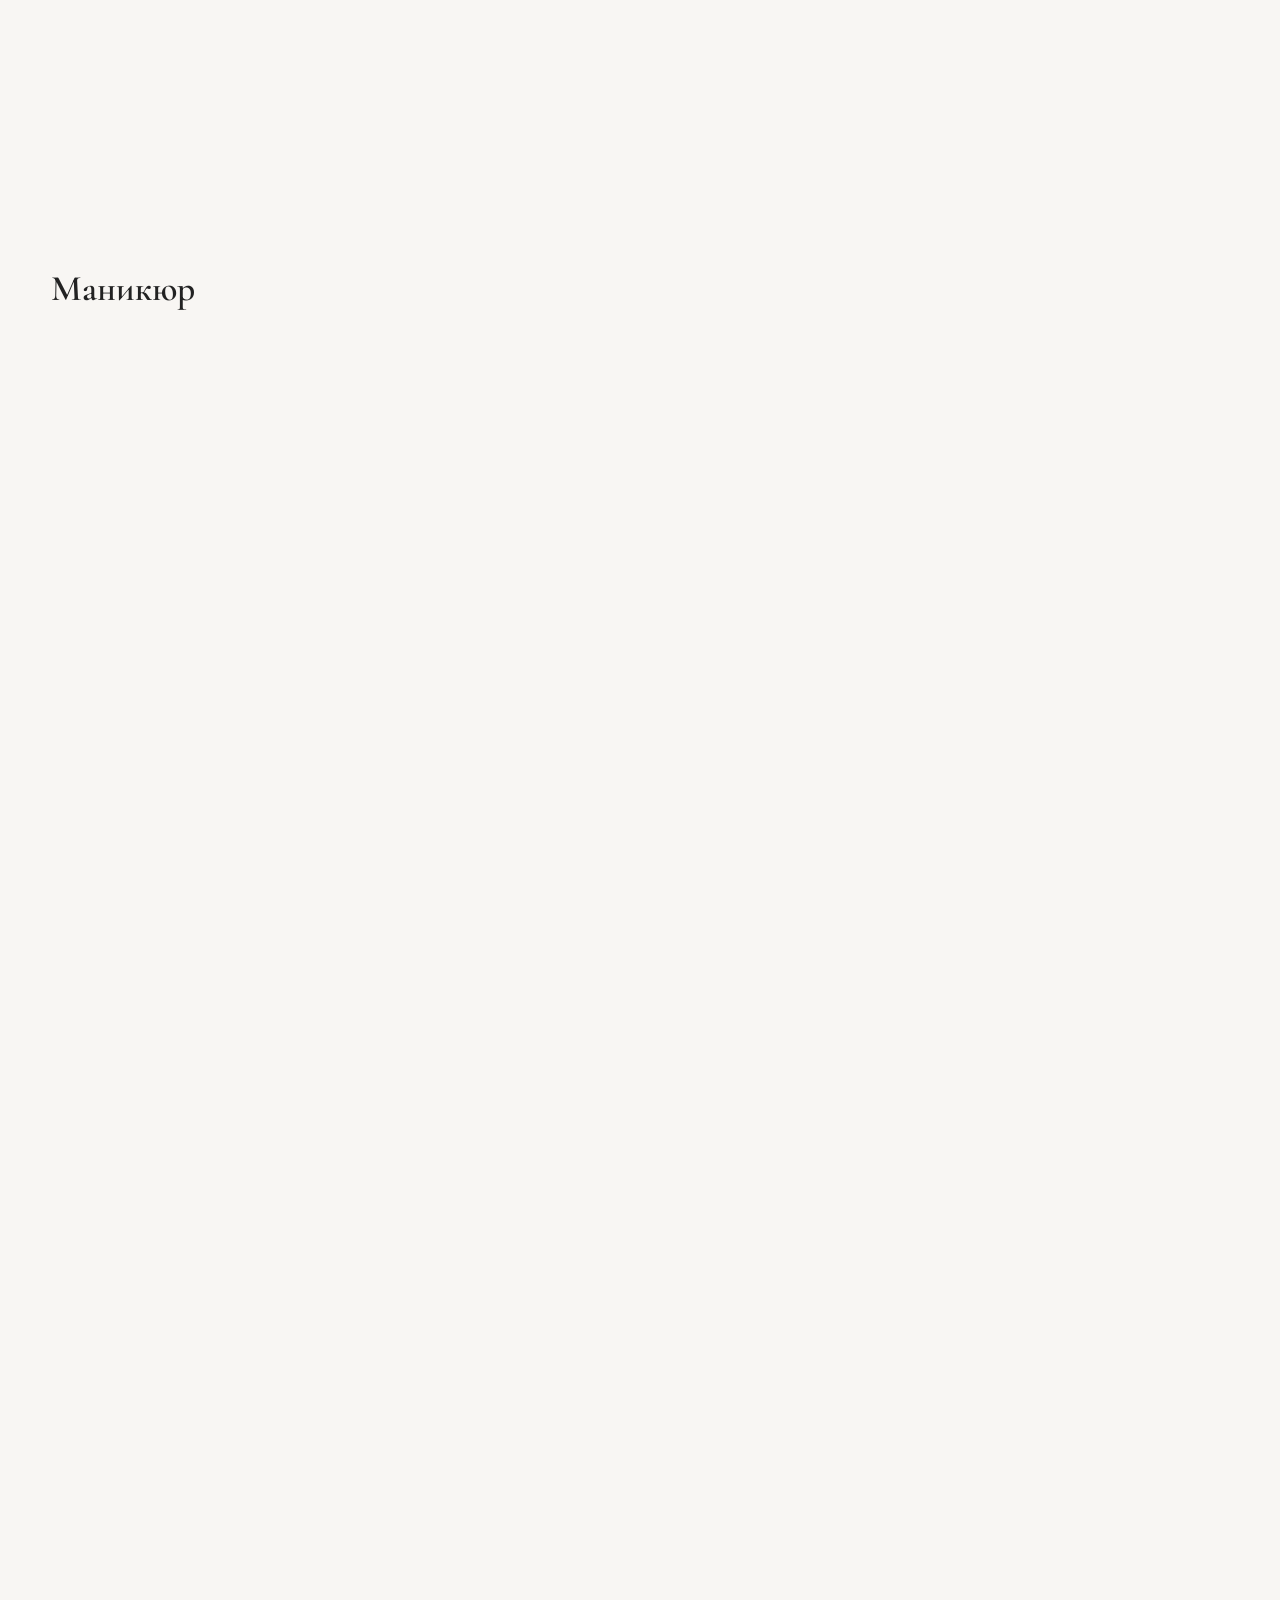
==== commit 3cff717c: "index.html" ====
--- a/index.html
+++ b/index.html
@@ -778,7 +778,7 @@
                 comment: comment
             };
 
-            fetch('https://script.google.com/macros/s/AKfycbway-NSGpcN56rM2Xw5WVJBp3W2Cjs3JWEt0quybo80NTu3JSgRCb5Vs1FBnDNel9_y/exec', {
+            fetch('https://script.google.com/macros/s/AKfycbzPSsMU43WTSh7rM-aQ-HOeIAXZ3ta3T5FCUNa_QjiCXZoQyfwBWh_l5HrX7ATbsBW-/exec', {
                 method: 'POST',
                 mode: 'no-cors',
                 headers: {
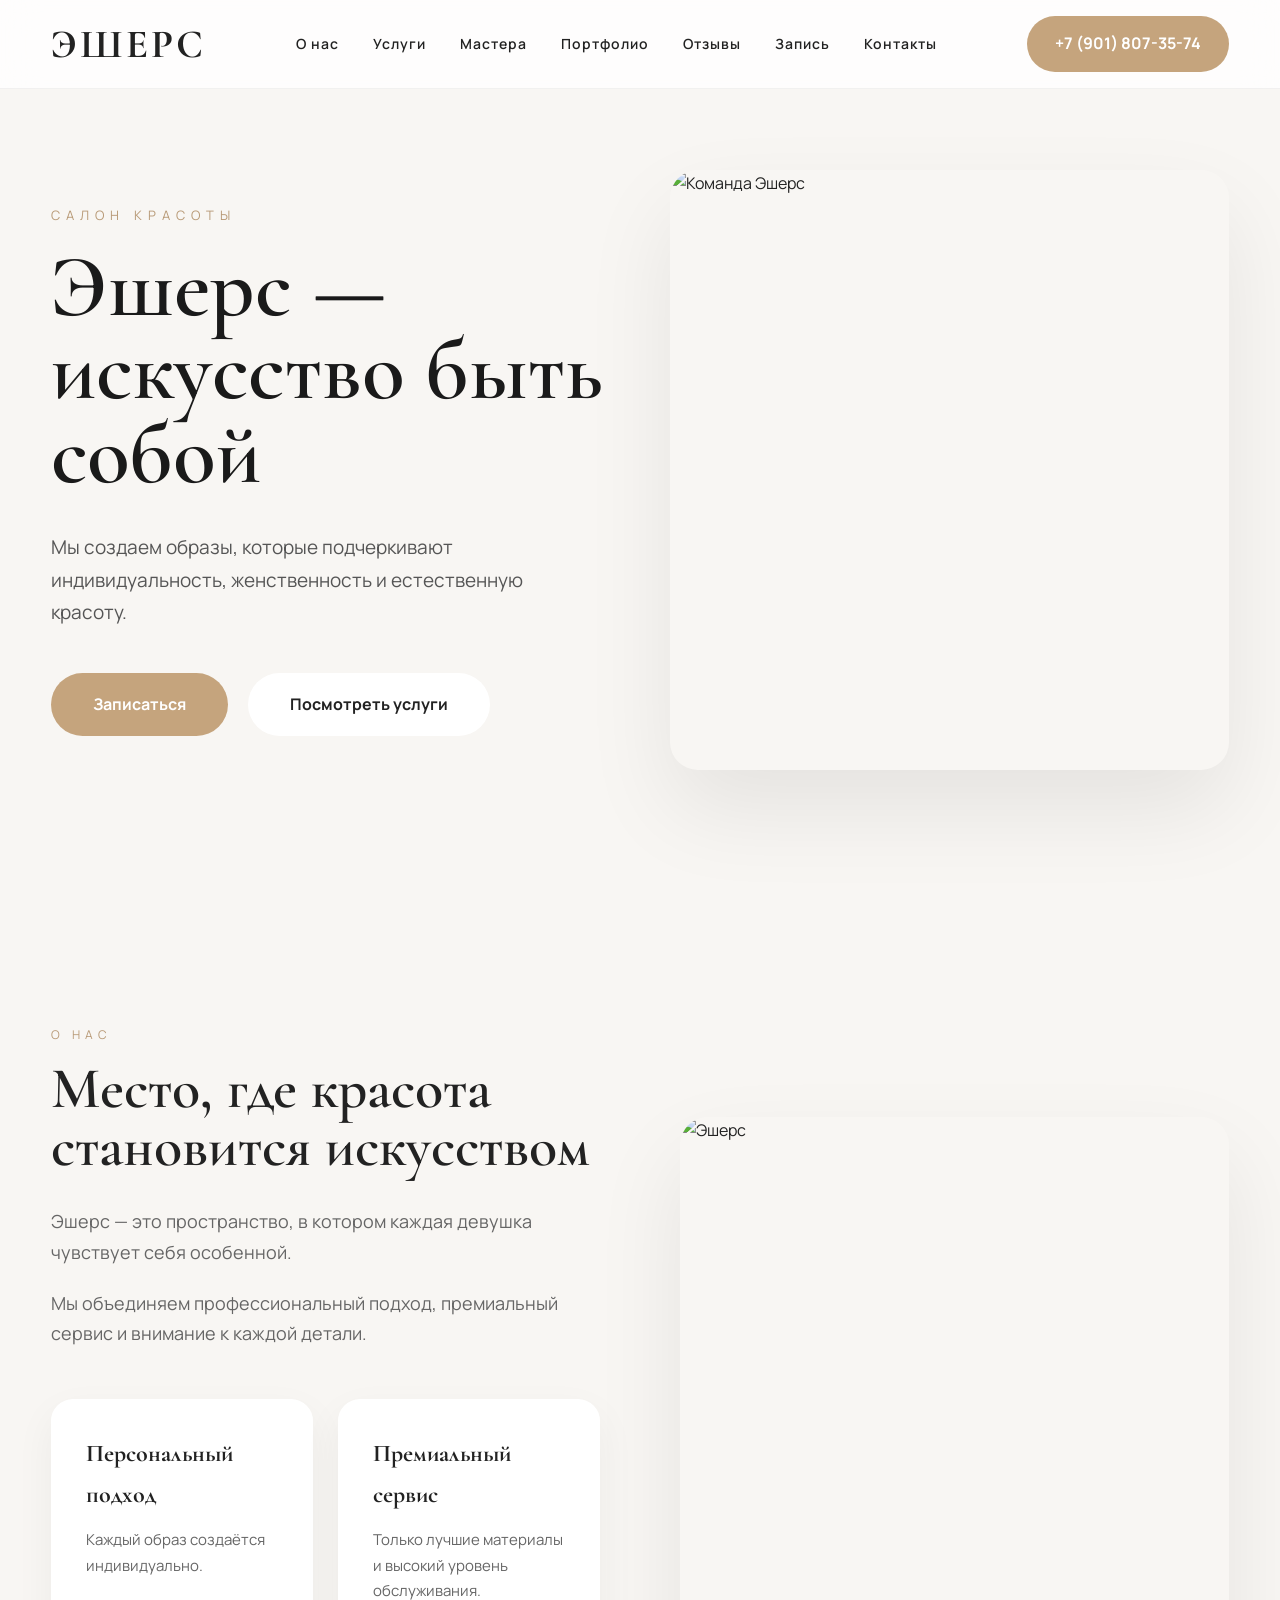
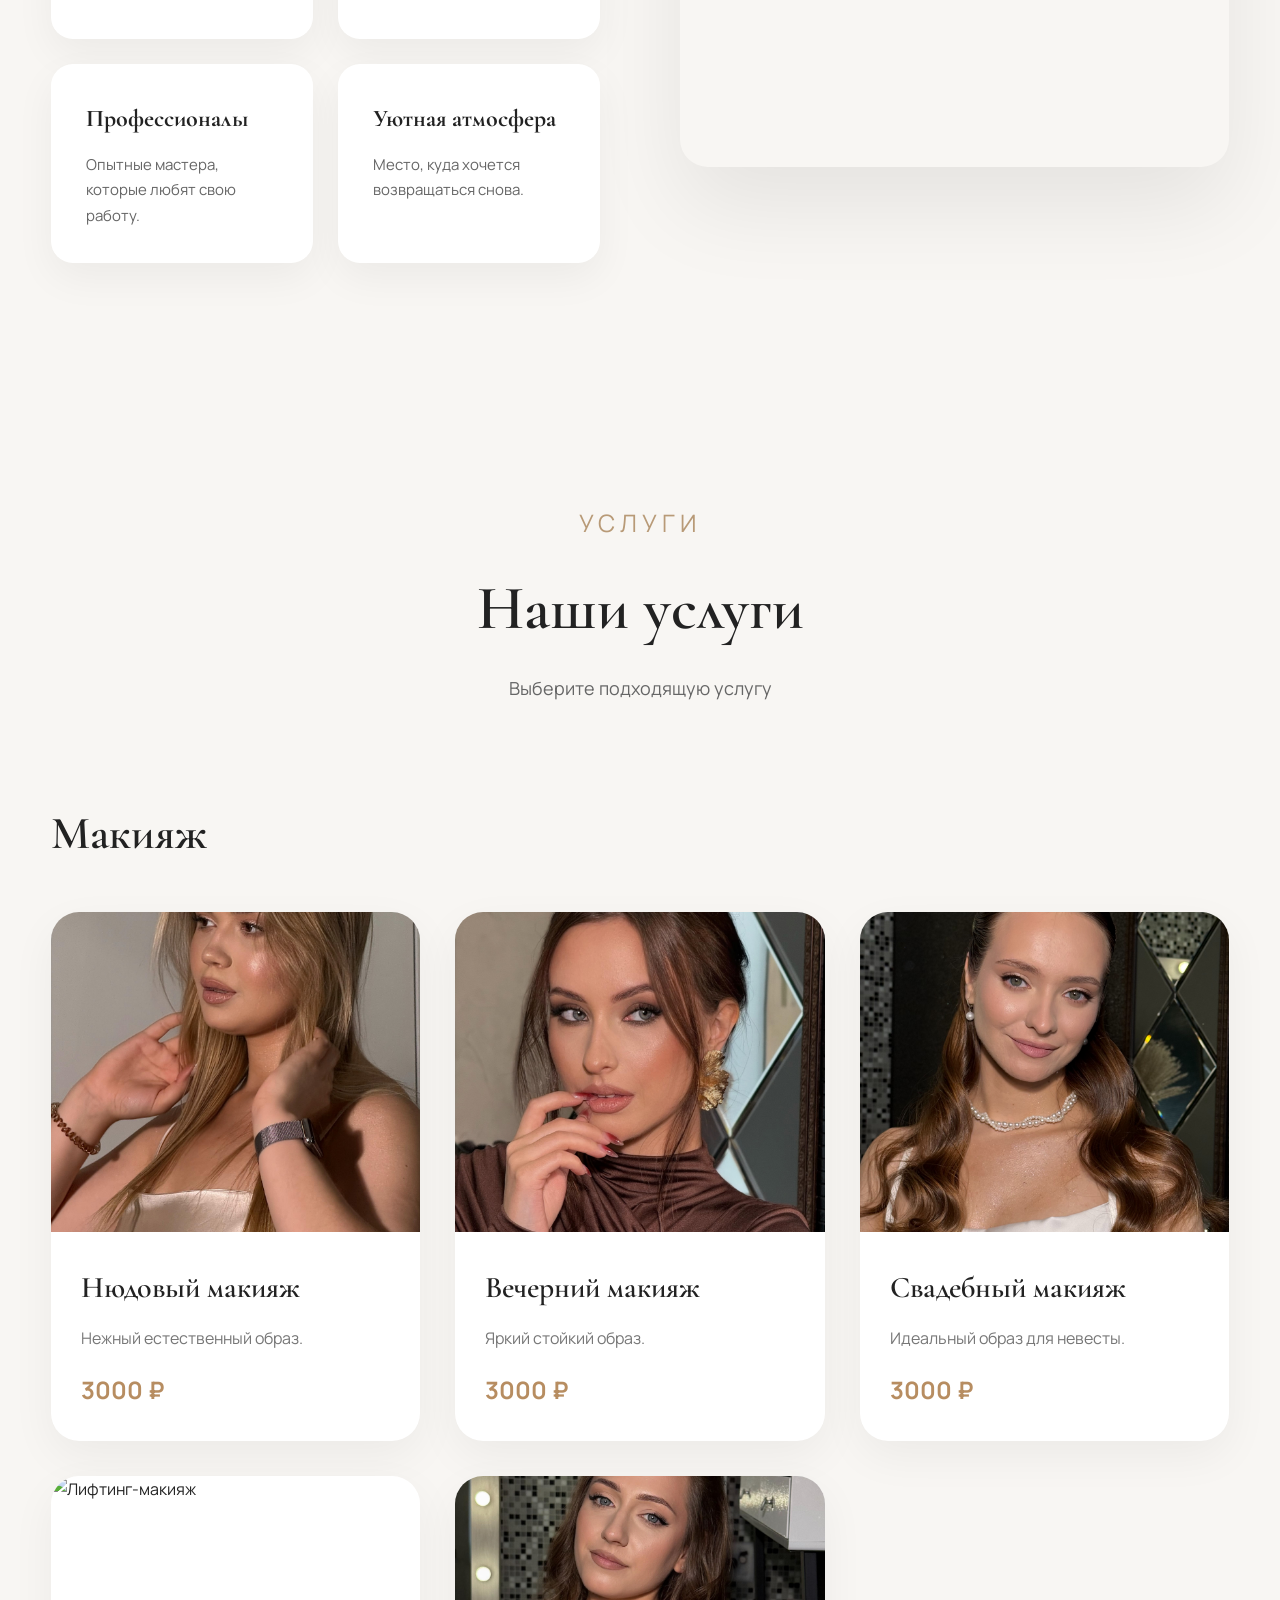
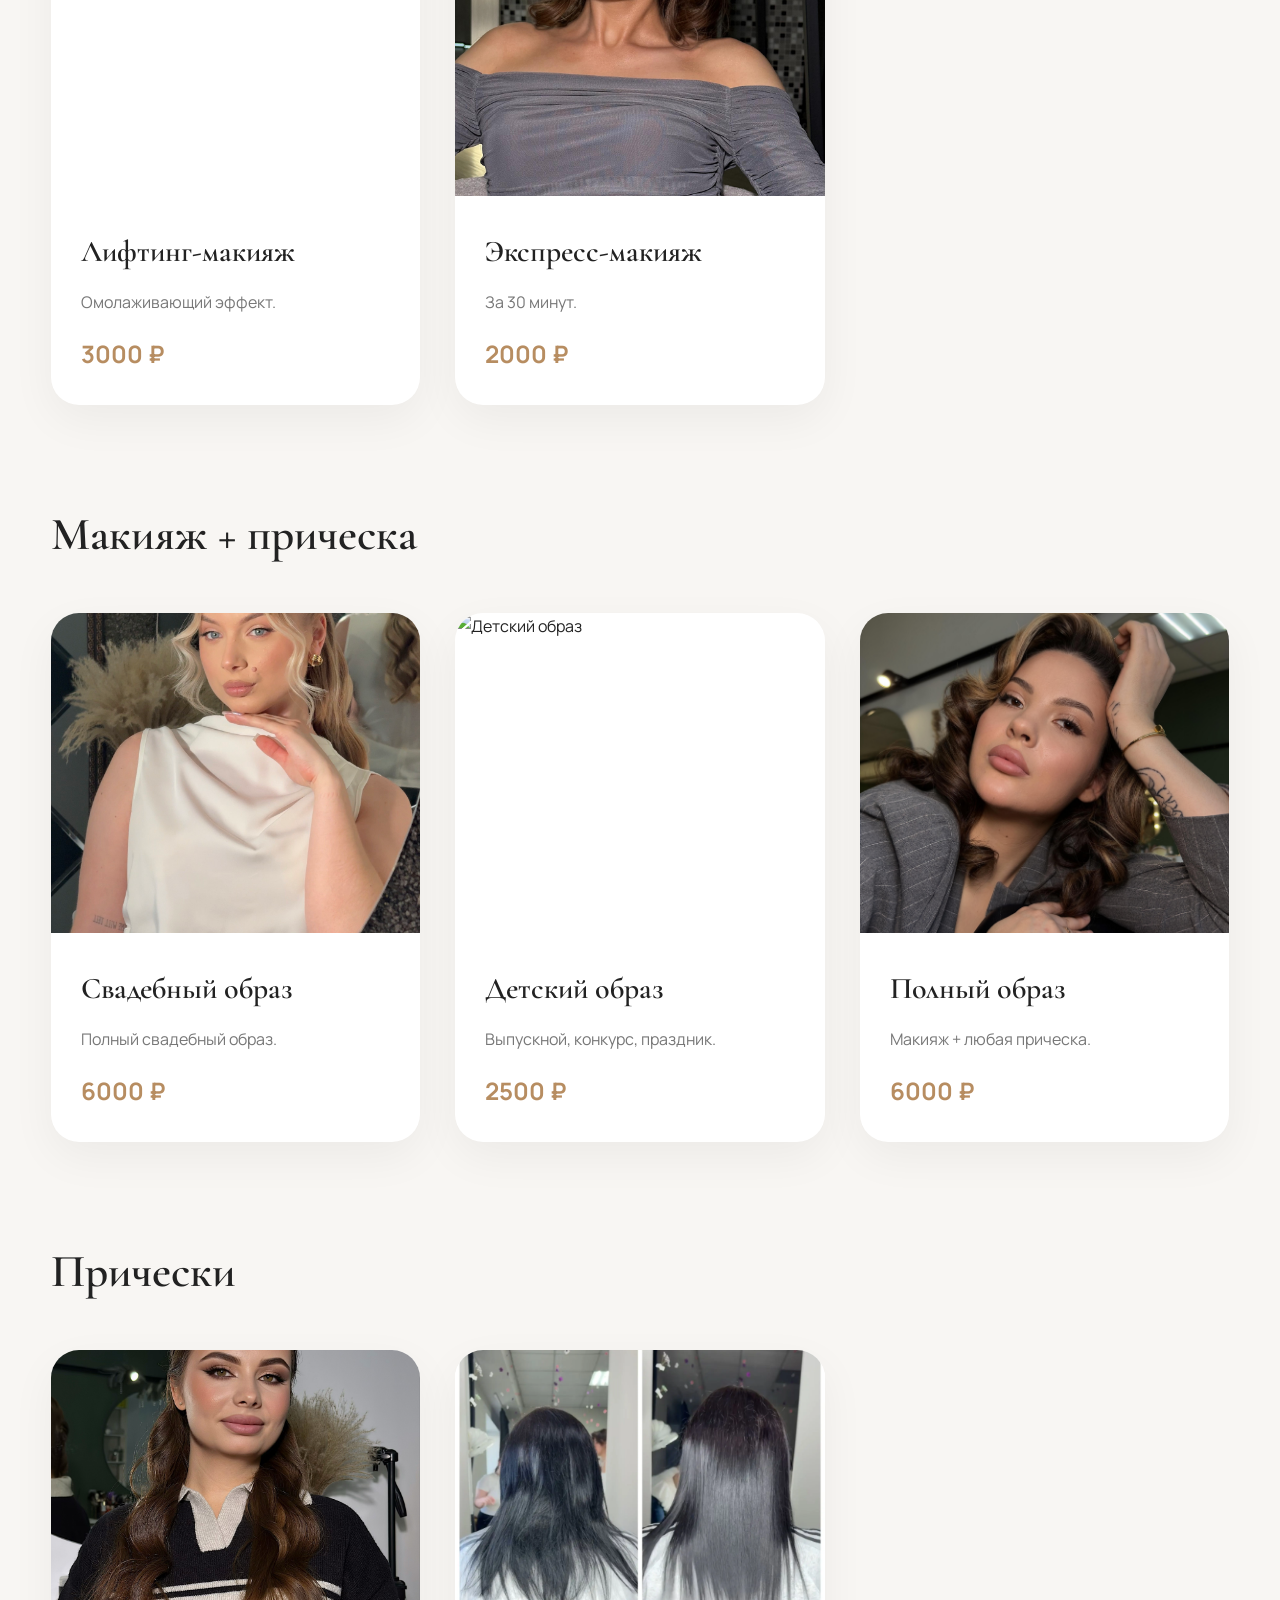
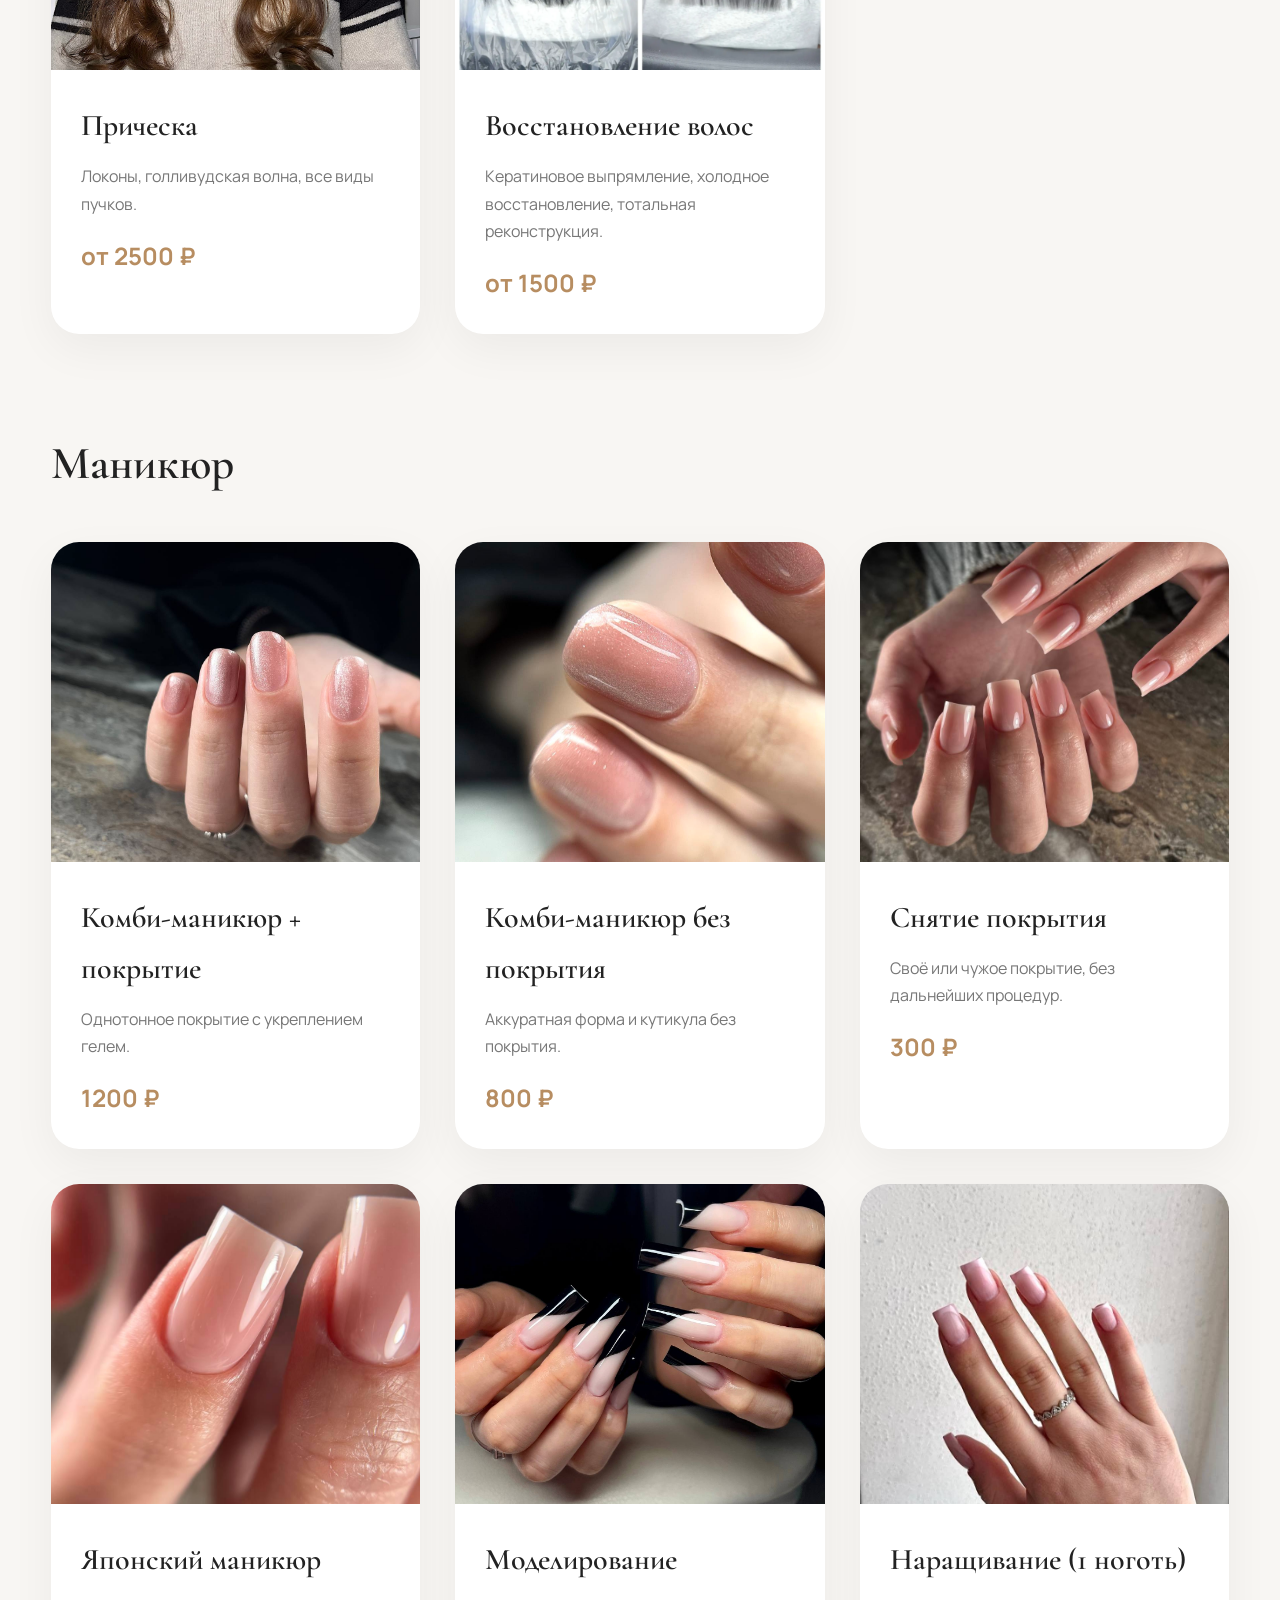
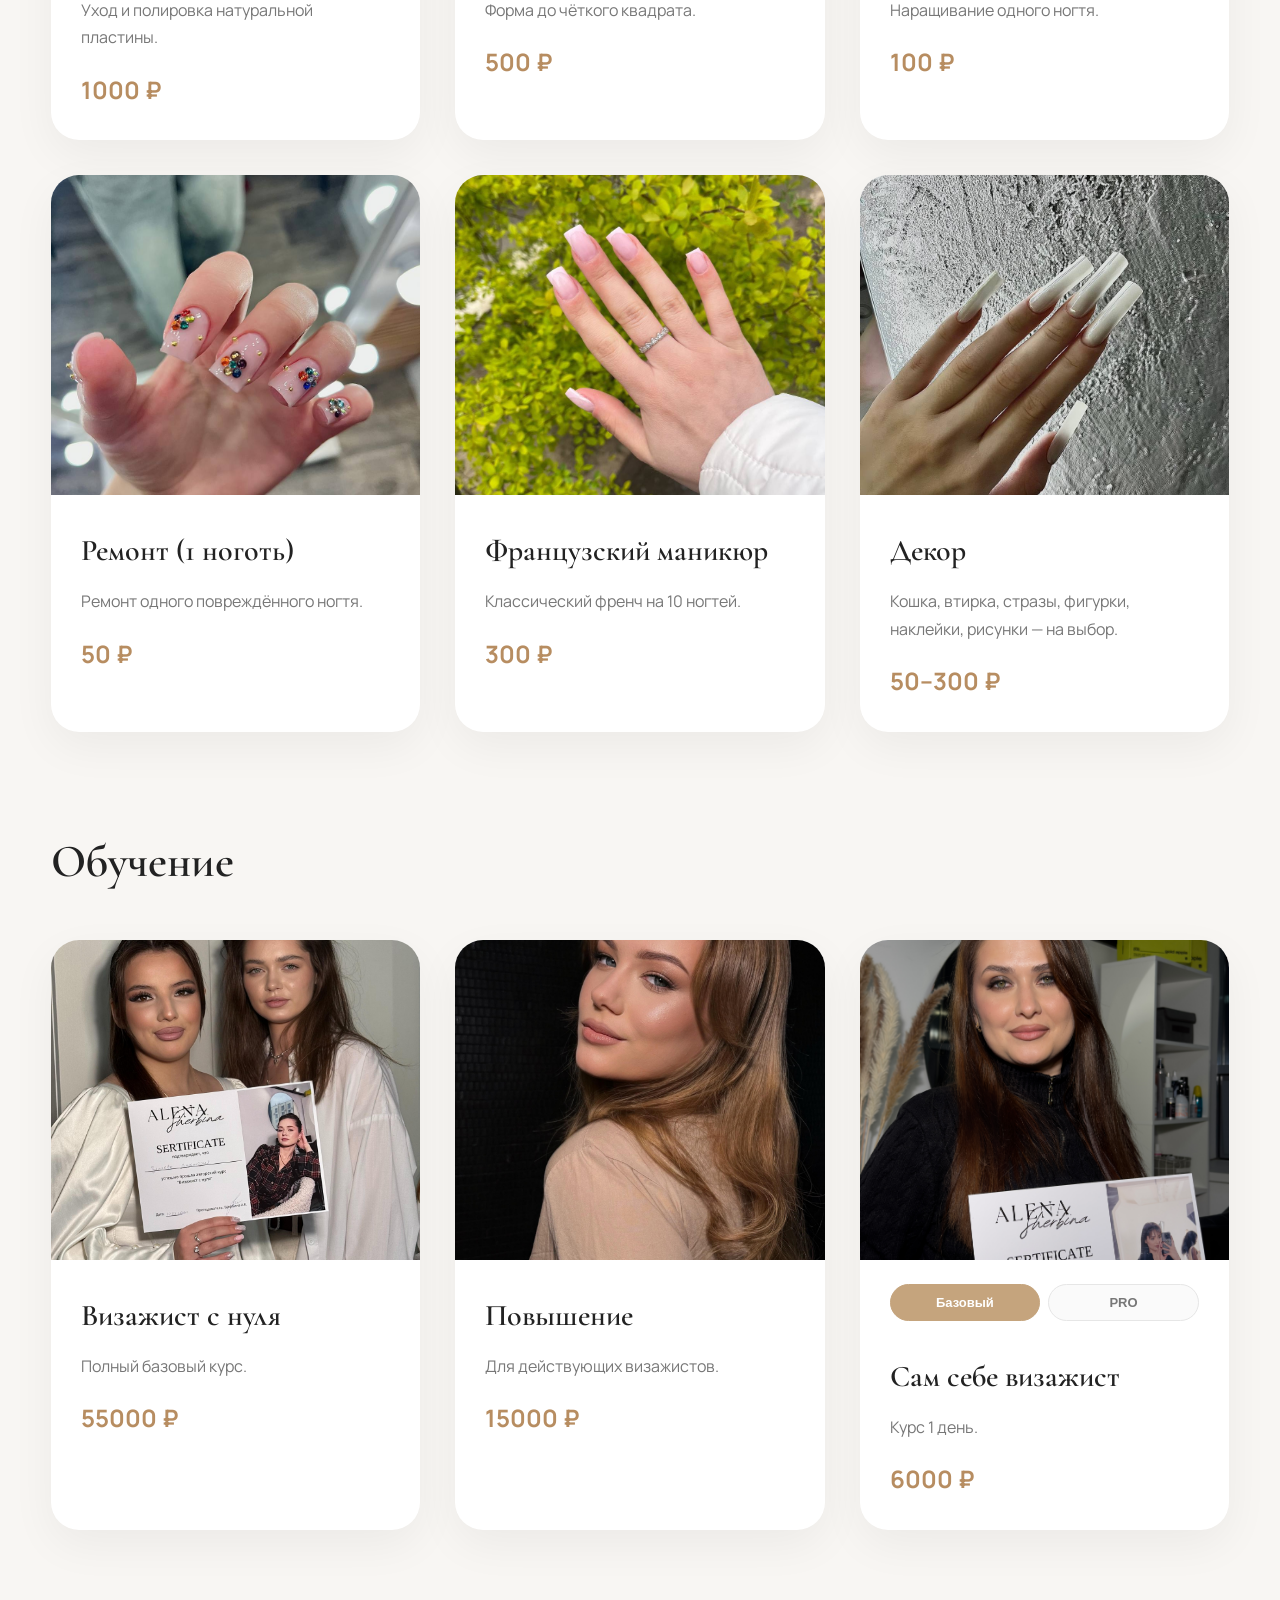
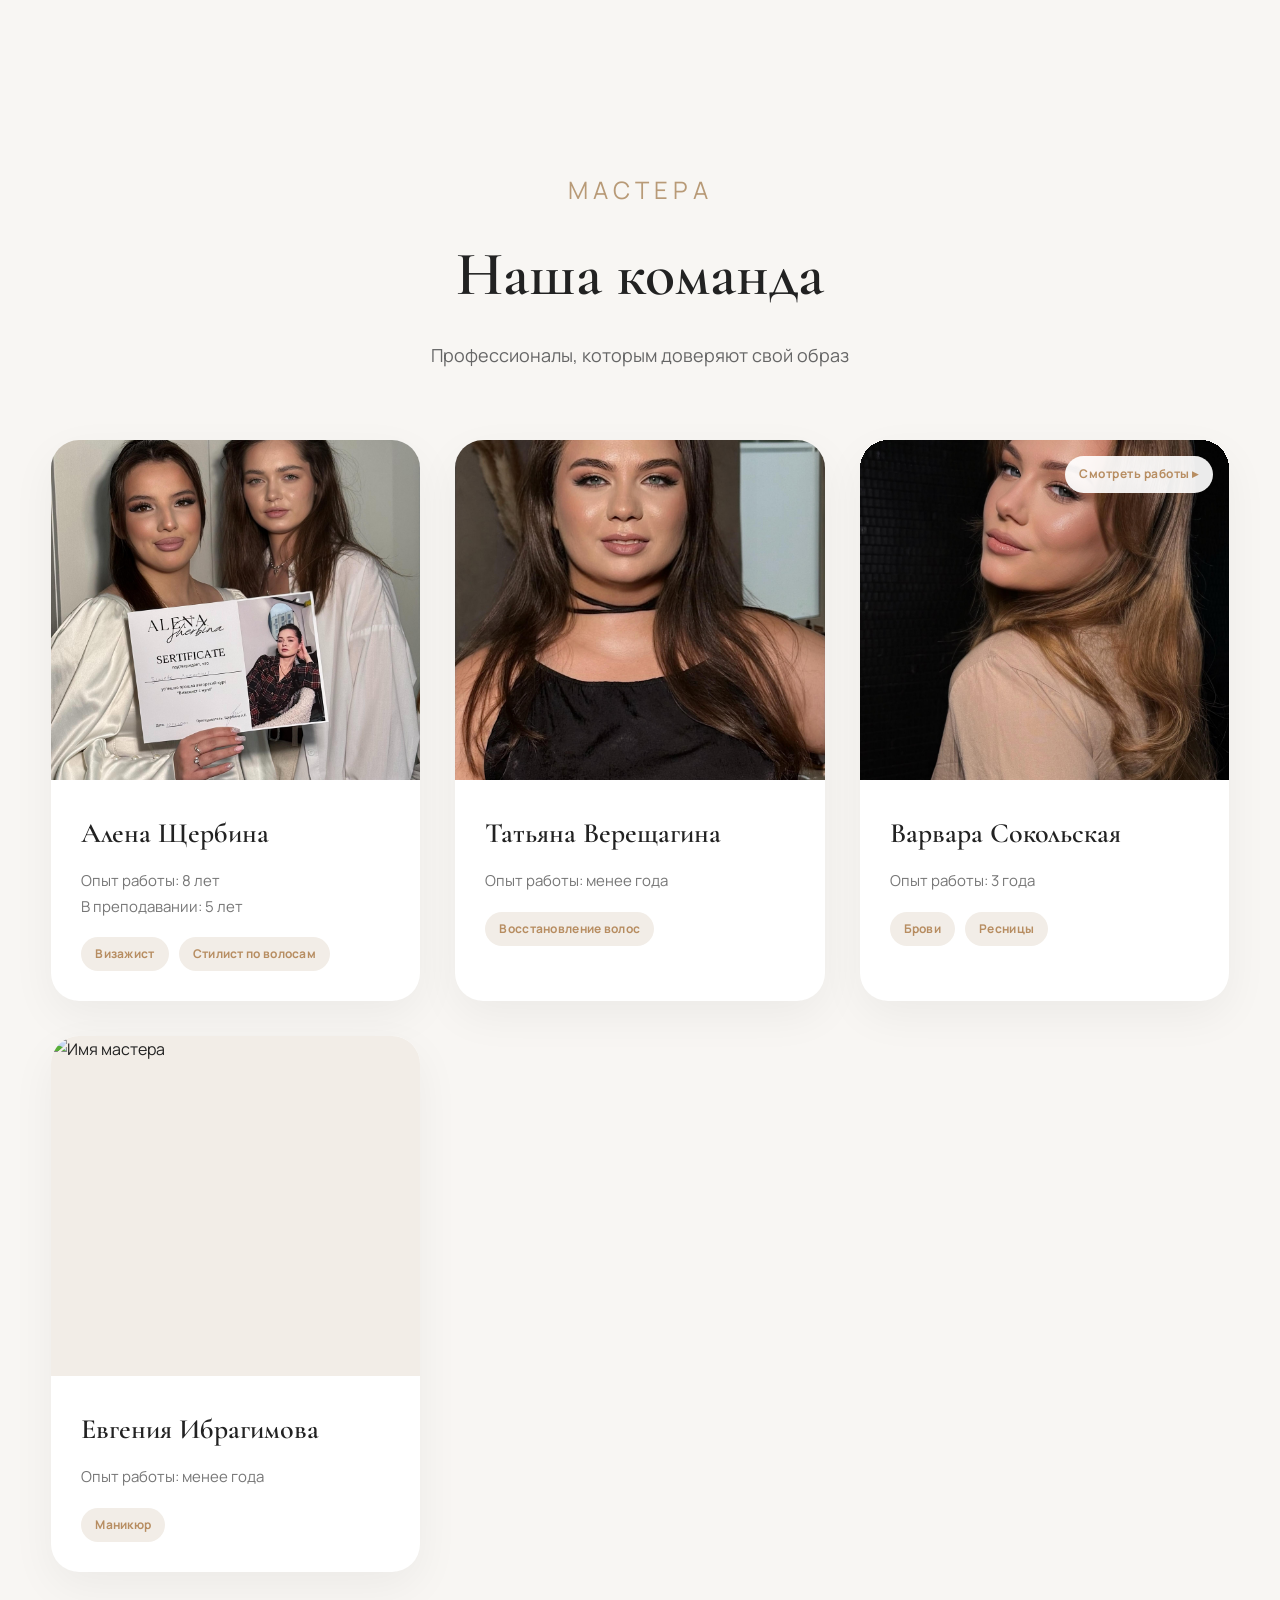
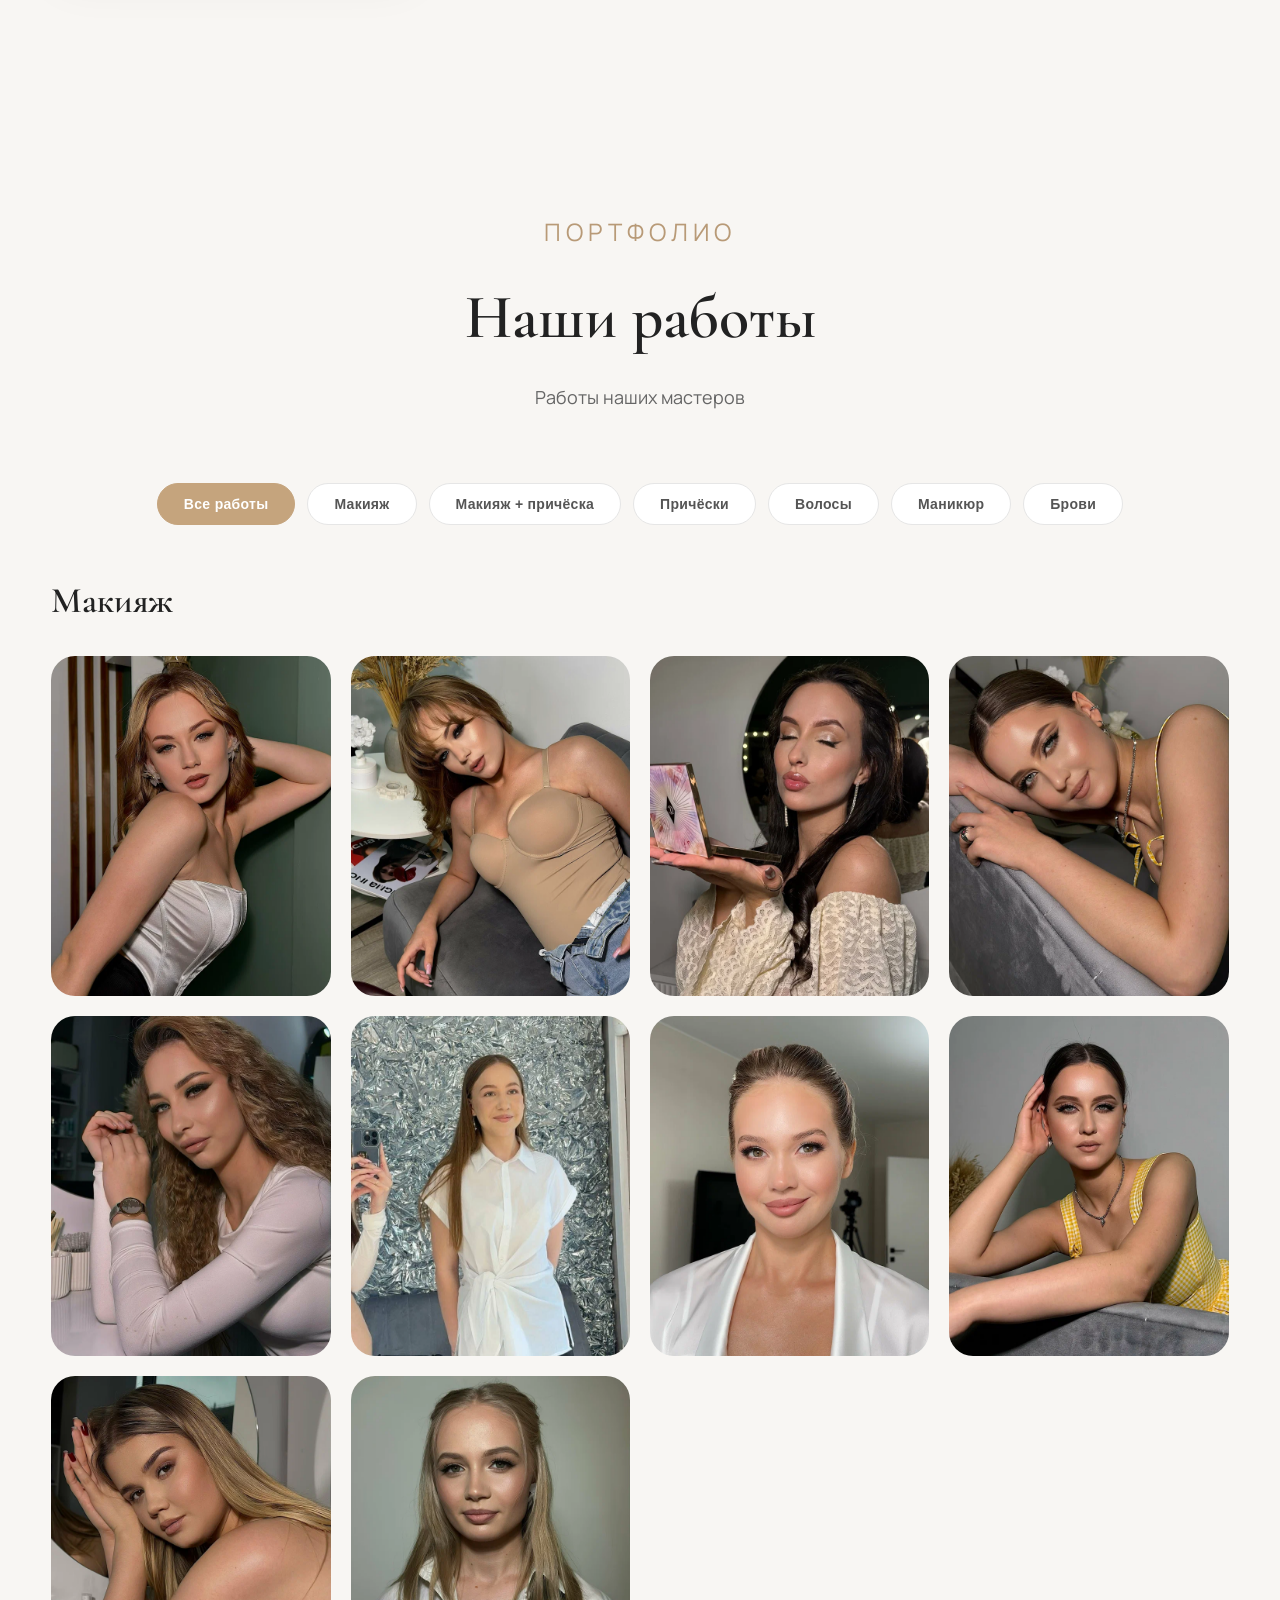
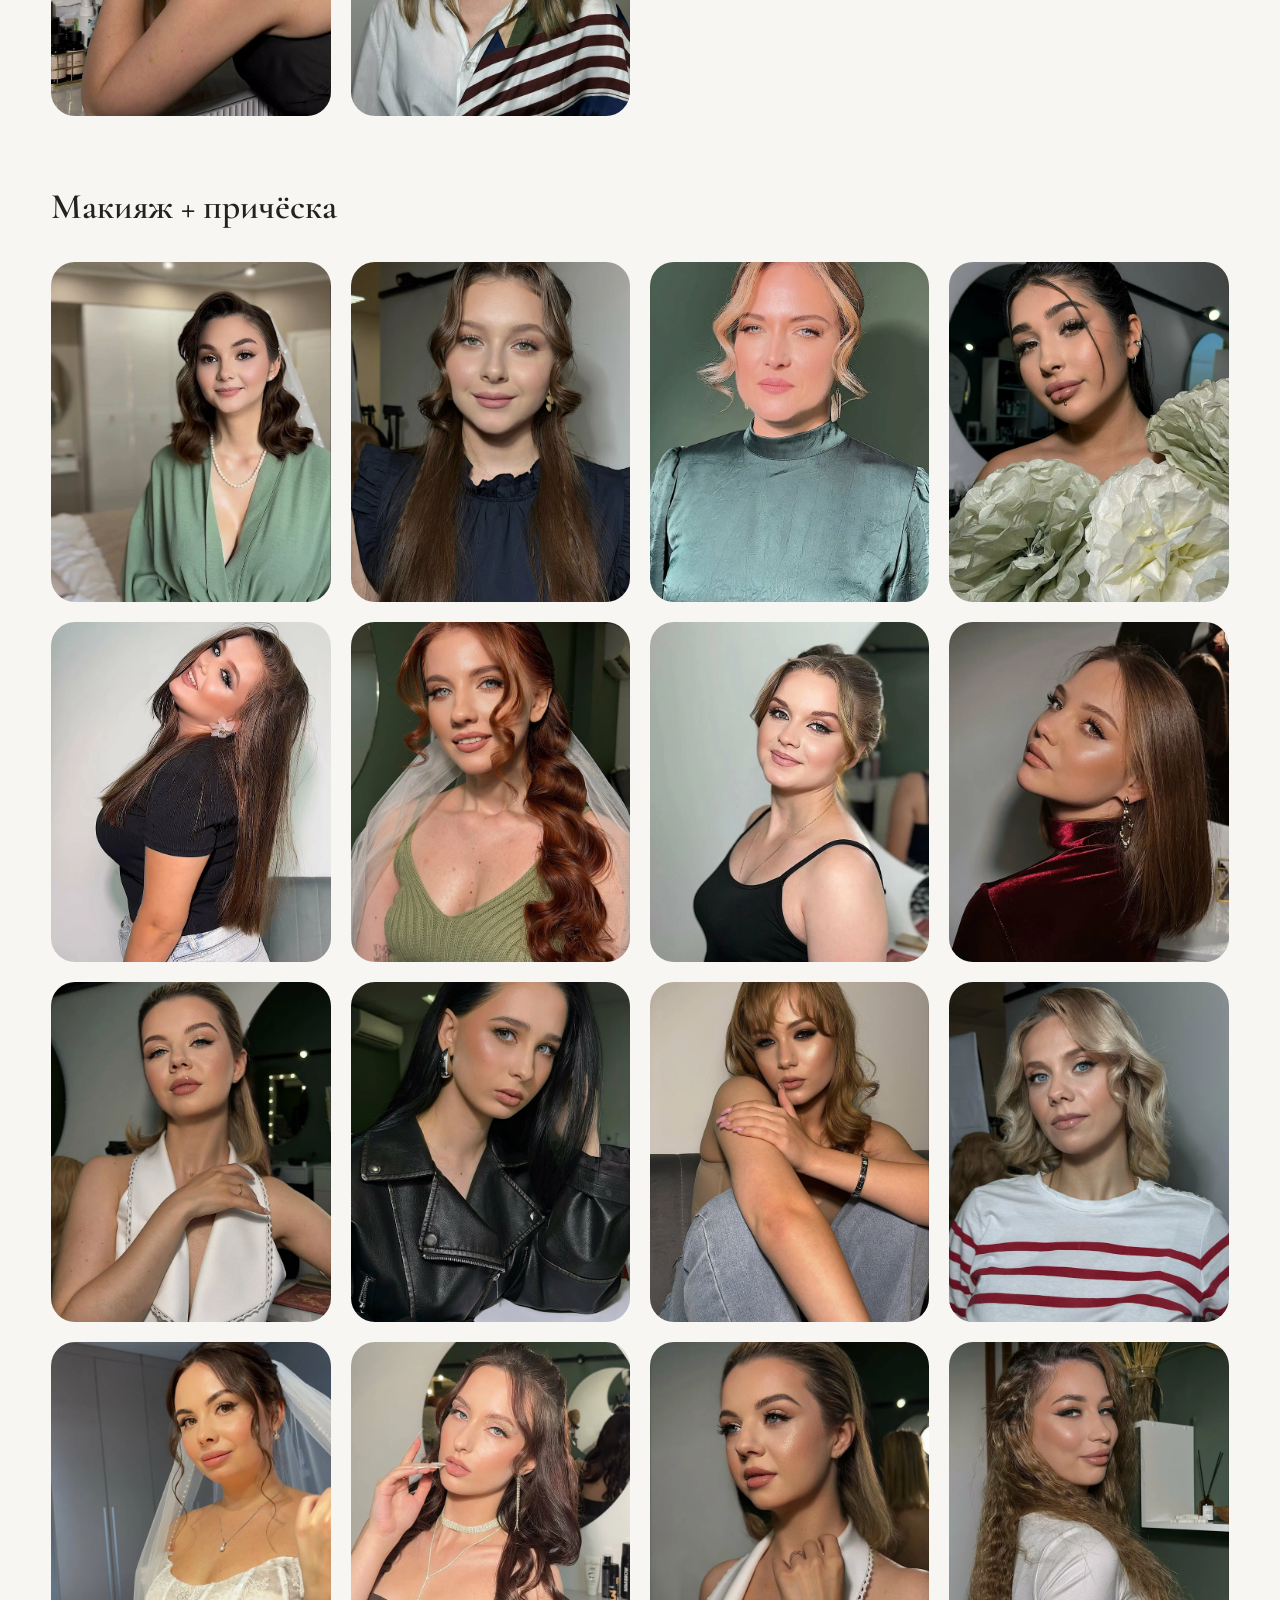
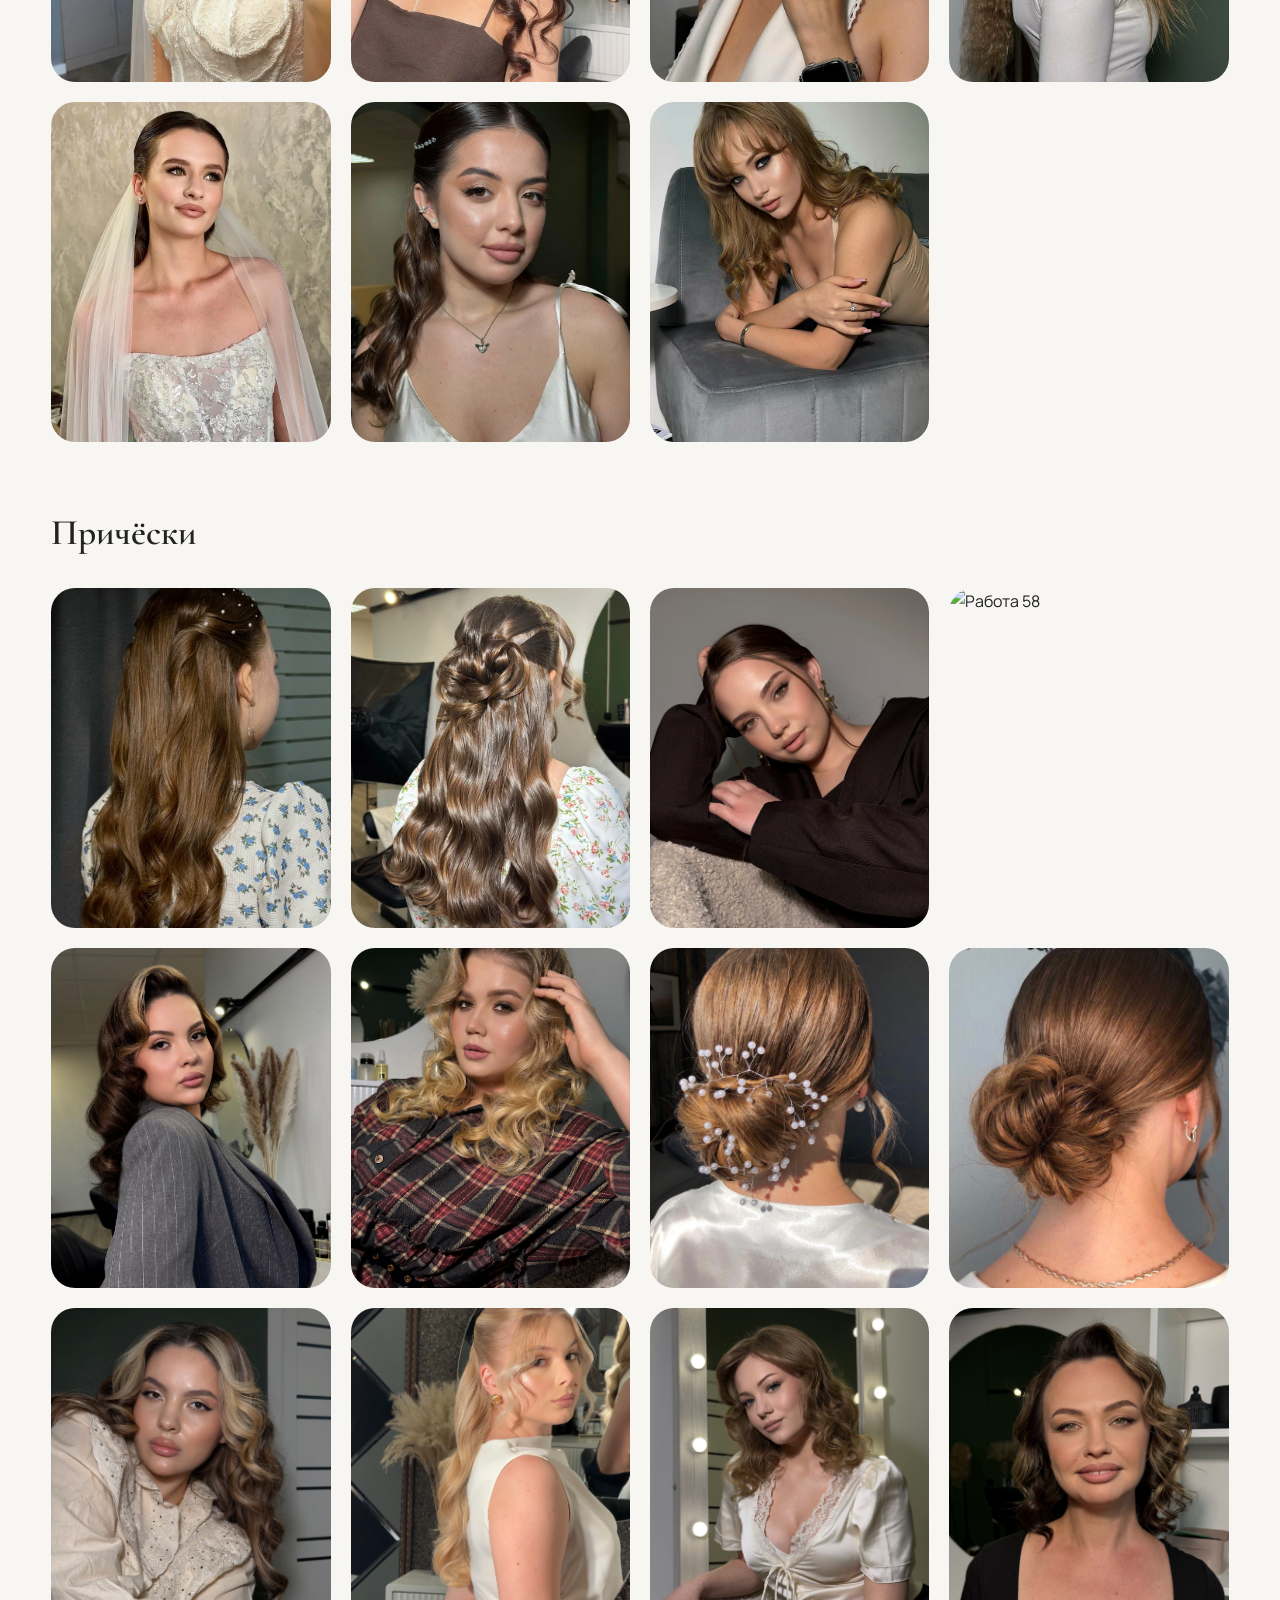
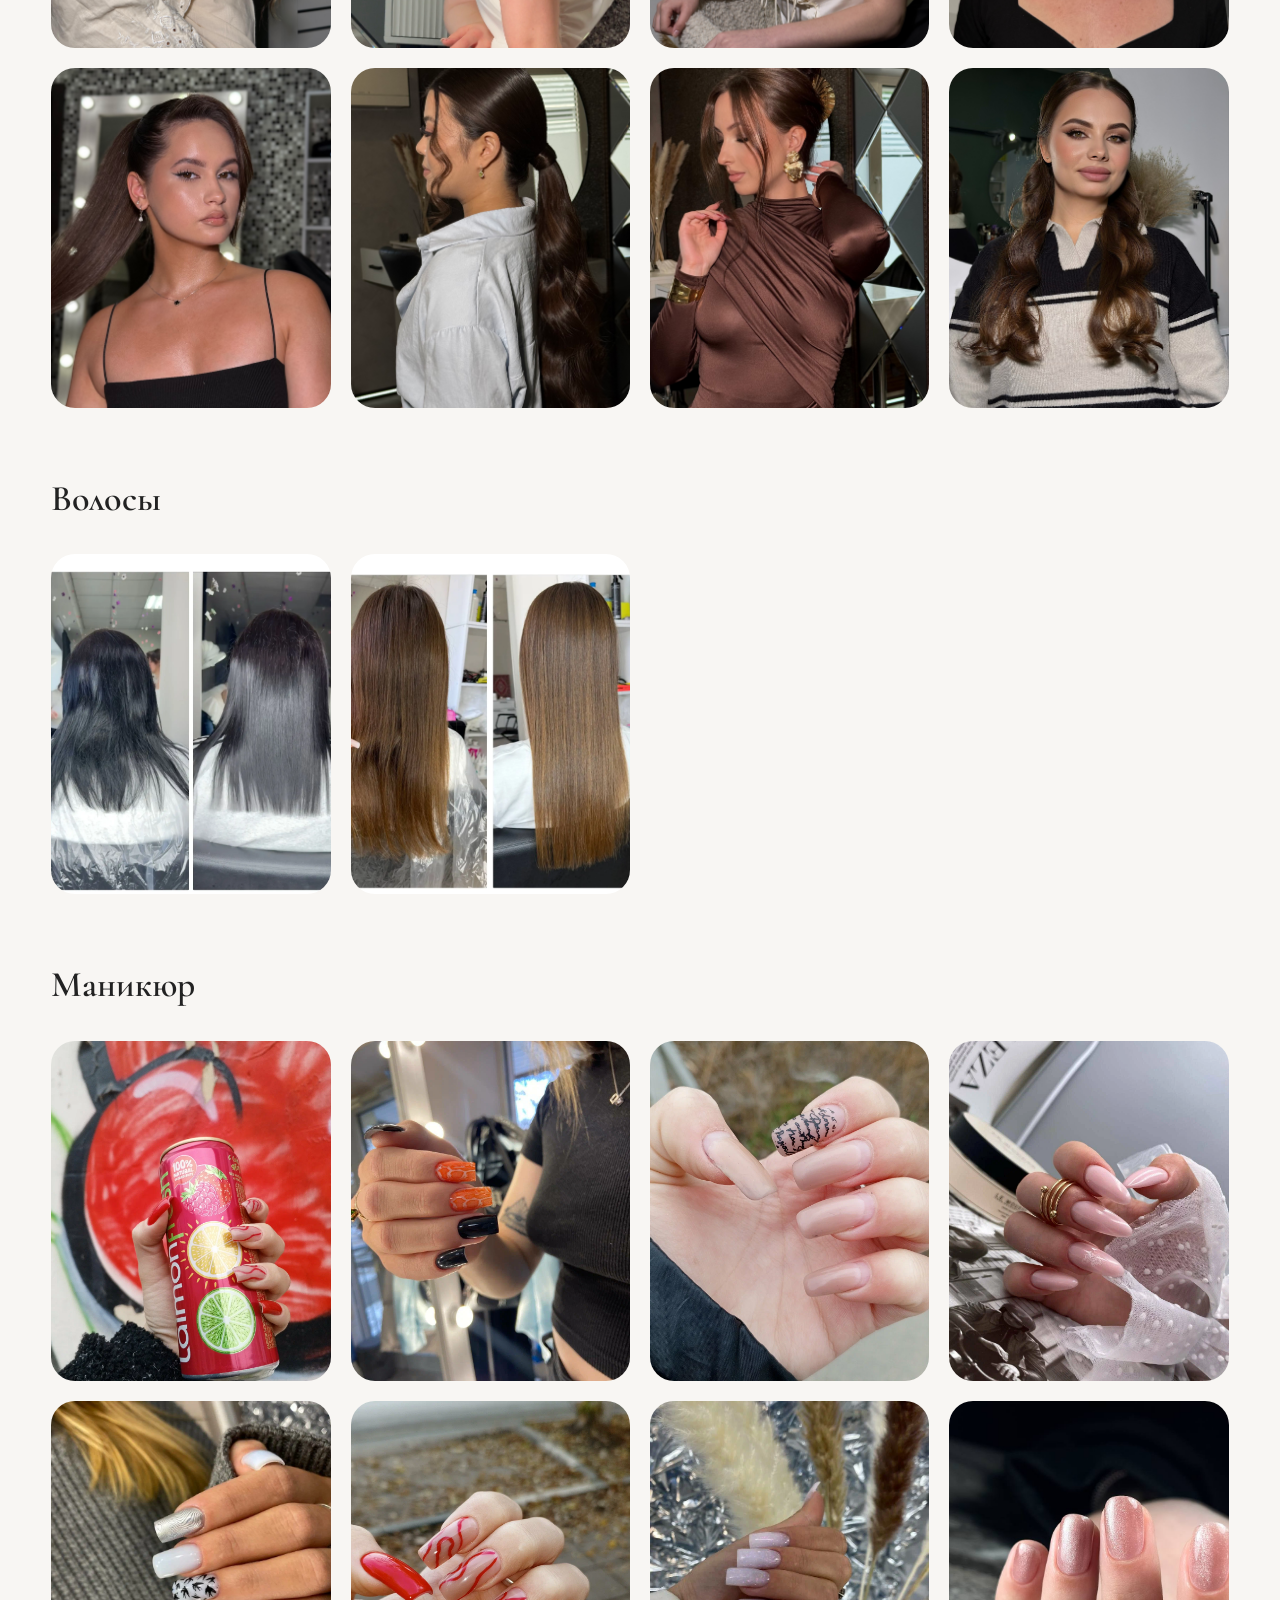
==== commit 28bdc9b4: "index.html" ====
--- a/index.html
+++ b/index.html
@@ -13,7 +13,7 @@
 <body>
     <header>
         <div class="container">
-            <a class="logo" href="#hero">ЭШЕРС<span>искусство быть собой</span></a>
+            <a class="logo" href="#hero">ЭШЕРС</a>
             <nav>
                 <a href="#about">О нас</a>
                 <a href="#services">Услуги</a>
@@ -33,21 +33,18 @@
                 <h1>Эшерс —<br>искусство быть собой</h1>
                 <p class="hero-text">Мы создаем образы, которые подчеркивают индивидуальность, женственность и естественную красоту.</p>
                 <div class="hero-buttons">
-                    <a href="#booking" class="btn">Записаться</a>
+                    <a href="#booking" class="btn ms_booking">Записаться</a>
                     <a href="#services" class="btn btn-light">Посмотреть услуги</a>
                 </div>
             </div>
             <div class="hero-image">
-                <img src="hero.png" alt="Команда Эшерс">
+                <img src="hero.jpg" alt="Команда Эшерс">
             </div>
         </div>
     </section>
     <section id="about">
         <div class="container">
             <div class="about">
-                <div class="about-image">
-                    <img src="1.jpg" alt="Эшерс">
-                </div>
                 <div class="about-content">
                     <span class="section-tag">О НАС</span>
                     <h2>Место, где красота становится искусством</h2>
@@ -72,6 +69,9 @@
                         </div>
                     </div>
                 </div>
+                <div class="about-image">
+                    <img src="1.png" alt="Эшерс">
+                </div>
             </div>
         </div>
     </section>
@@ -115,7 +115,6 @@
                         <p>Опыт работы: менее года</p>
                         <div class="master-tags">
                             <span>Восстановление волос</span>
-                            <span>Маникюр</span>
                         </div>
                     </div>
                 </div>
@@ -129,6 +128,18 @@
                         <div class="master-tags">
                             <span>Брови</span>
                             <span>Ресницы</span>
+                        </div>
+                    </div>
+                </div>
+                <div class="master-card">
+                    <div class="master-photo">
+                        <img src="masters/4.JPG" alt="Имя мастера">
+                    </div>
+                    <div class="master-body">
+                        <h4>Евгения Ибрагимова</h4>
+                        <p>Опыт работы: менее года</p>
+                        <div class="master-tags">
+                            <span>Маникюр</span>
                         </div>
                     </div>
                 </div>
@@ -152,6 +163,25 @@
         <span class="lightbox-next">&#10095;</span>
         <img class="lightbox-img" id="lightboxImg">
         <div class="lightbox-counter" id="lightboxCounter"></div>
+    </div>
+    <div id="serviceModal" class="service-modal">
+        <div class="service-modal-inner">
+            <span class="service-modal-close" id="serviceModalClose">&times;</span>
+            <span class="service-modal-prev" id="serviceModalPrev">&#10094;</span>
+            <span class="service-modal-next" id="serviceModalNext">&#10095;</span>
+            <div class="service-modal-image">
+                <img id="serviceModalImg" alt="">
+            </div>
+            <div class="service-modal-content">
+                <span class="service-modal-category" id="serviceModalCategory"></span>
+                <h3 id="serviceModalName"></h3>
+                <p id="serviceModalDesc"></p>
+                <div class="service-modal-review" id="serviceModalReview"></div>
+                <strong id="serviceModalPrice"></strong>
+                <button type="button" class="btn" id="serviceModalBookBtn">Записаться</button>
+            </div>
+            <div class="service-modal-counter" id="serviceModalCounter"></div>
+        </div>
     </div>
     <div id="storyModal" class="story-modal">
         <div class="story-modal-inner">
@@ -230,34 +260,25 @@
                 <h2>Создадим ваш идеальный образ</h2>
                 <p>Оставьте заявку, и мы свяжемся с вами для подтверждения записи.</p>
             </div>
-            <!-- Место под YCLIENTS: после регистрации на yclients.com вставьте сюда их готовый
-                 виджет-скрипт (обычно это <div id="..."></div> + <script data-widget-url="..." src="https://w.yclients.com/widget/widget.js"></script>).
-                 Форма ниже продолжит работать параллельно и слать заявки в Google Таблицу. -->
+            <!-- ============================================================
+                 МЕСТО ПОД ВИДЖЕТ YCLIENTS
+                 После регистрации на yclients.com в личном кабинете нужно:
+                 1) Настроить филиал, услуги, мастеров, расписание
+                 2) В разделе "Онлайн-запись" скопировать готовый код виджета —
+                    обычно это <div id="..."></div> + <script data-widget-url="..."
+                    src="https://w.yclients.com/widget/widget.js"></script>
+                 3) Вставить этот код прямо внутрь блока ниже с id="yclientsWidget",
+                    заменив служебную заглушку.
+                 Больше никаких переделок в разметке/JS для этого не требуется. ============================================================ -->
             <div class="booking">
                 <div class="booking-image">
                     <img src="booking-photo.png" alt="Эшерс — запись">
                 </div>
                 <div class="booking-right">
-                    <form id="bookingForm">
-                        <input type="text" id="nameInput" placeholder="Ваше имя" required>
-                        <input type="tel" id="phoneInput" placeholder="+7 (___) ___-__-__" required>
-                        <select id="categorySelect">
-                            <option value="">Выберите категорию</option>
-                            <option value="makeup">💄 Макияж</option>
-                            <option value="full">👑 Макияж + прическа</option>
-                            <option value="hair">💇 Прически</option>
-                            <option value="manicure">💅 Маникюр</option>
-                            <option value="brows">✨ Брови</option>
-                            <option value="training">📚 Обучение</option>
-                        </select>
-                        <select id="serviceSelect">
-                            <option value="">Сначала выберите категорию</option>
-                        </select>
-                        <input type="date" id="dateInput" required>
-                        <input type="time" id="timeInput" required>
-                        <textarea id="commentInput" placeholder="Комментарий (необязательно)"></textarea>
-                        <button class="btn" type="submit">Записаться</button>
-                    </form>
+                    <p class="booking-selected-note" id="bookingSelectedNote"></p>
+                        <h3>Онлайн-запись</h3>
+                        <p>Выберите удобную дату, время и мастера.</p>
+                        <a href="#" class="btn ms_booking">Записаться онлайн</a>
                 </div>
             </div>
         </div>
@@ -281,9 +302,10 @@
                         <a href="https://www.instagram.com/sk.ashers?igsh=NHh1djh0OXVqbnM2">Instagram</a>
                     </div>
                 </div>
-                <div style="position:relative;overflow:hidden;"><a href="https://yandex.ru/maps/194/saratov/?utm_medium=mapframe&utm_source=maps" style="color:#eee;font-size:12px;position:absolute;top:0px;">Саратов</a>
-                    <a href="https://yandex.ru/maps/11147/engels/house/stepnaya_ulitsa_173a/YE8YdwVlQE0DQFtrfXh5cnRkYA==/?ll=46.126203%2C51.483862&utm_campaign=desktop&utm_medium=mapframe&utm_source=maps&z=19.13" style="color:#eee;font-size:12px;position:absolute;top:14px;">Степная улица, 173А — Яндекс Карты</a>
-                    <iframe src="https://yandex.ru/map-widget/v1/?ll=46.126203%2C51.483862&mode=search&ol=geo&ouri=ymapsbm1%3A%2F%2Fgeo%3Fdata%3DCgk3NzEyNzMxNDUSZdCg0L7RgdGB0LjRjywg0KHQsNGA0LDRgtC-0LLRgdC60LDRjyDQvtCx0LvQsNGB0YLRjCwg0K3QvdCz0LXQu9GM0YEsINCh0YLQtdC_0L3QsNGPINGD0LvQuNGG0LAsIDE3M9CQIgoNAoE4QhV9701C&utm_campaign=desktop&utm_medium=search&utm_source=maps&z=19.13" width="560" height="400" frameborder="1" allowfullscreen="true" style="position:relative;"></iframe>
+                <div style="position:relative;overflow:hidden;">
+                    <a href="https://yandex.ru/maps/org/eshers/234704149316/?utm_medium=mapframe&utm_source=maps" style="color:#eee;font-size:12px;position:absolute;top:0px;">Эшерс</a>
+                    <a href="https://yandex.ru/maps/11147/engels/category/beauty_salon/184105814/?utm_medium=mapframe&utm_source=maps" style="color:#eee;font-size:12px;position:absolute;top:14px;">Салон красоты в Энгельсе</a>
+                    <iframe src="https://yandex.ru/map-widget/v1/?ll=46.126114%2C51.483765&mode=search&oid=234704149316&ol=biz&sctx=ZAAAAAgBEAAaKAoSCc2QKopX3UhAESF2ptB5mUlAEhIJj3IwmwDDvj8RK702Gysxpz8iBgABAgMEBSgKOABAi1dIAWoCcnWdAc3MzD2gAQCoAQC9AVAcCinCAQbEttSr6gaCAgrRjdGI0LXRgNGBigIAkgIAmgIMZGVza3RvcC1tYXBz&sll=46.126114%2C51.483765&sspn=0.003755%2C0.001407&text=%D1%8D%D1%88%D0%B5%D1%80%D1%81&utm_campaign=desktop&utm_medium=search&utm_source=maps&z=19" width="560" height="400" frameborder="1" allowfullscreen="true" style="position:relative;"></iframe>
                 </div>
             </div>
         </div>
@@ -295,10 +317,18 @@
                     <strong>ЭШЕРС</strong>
                     <p>Искусство быть собой</p>
                 </div>
+                <div class="footer-legal">
+                    <a href="privacy-policy.html">Политика конфиденциальности</a>
+                    <a href="personal-data-consent.html">Согласие на обработку данных</a>
+                </div>
                 <div>© 2026</div>
             </div>
         </div>
     </footer>
+    <div id="cookieBanner" class="cookie-banner">
+        <p>Мы используем файлы cookie для корректной работы сайта и сервисов онлайн-записи. Продолжая пользоваться сайтом, вы соглашаетесь с их использованием. Подробнее — в <a href="privacy-policy.html">политике конфиденциальности</a>.</p>
+        <button type="button" id="cookieAcceptBtn" class="btn">Понятно</button>
+    </div>
     <script>
         // ============================================================
         // 1. ЗАГРУЗКА УСЛУГ ИЗ prices.txt
@@ -339,19 +369,30 @@
                     // 6-е — фото сторис через точку с запятой: фото1.jpg;фото2.jpg;...
                     // 7-е — одна ссылка на Teletype. Показывается на КАЖДОМ слайде этой сторис.
                     //        Если ссылка не нужна — просто не указывай 7-е поле.
+                    // 8-е — необязательный отзыв (короткая цитата), показывается в окне
+                    //        быстрого просмотра карточки услуги.
+                    // 9-е — необязательный автор отзыва (например, "Анна В.").
                     let storyPhotos = null;
                     let storyLink = null;
+                    let review = null;
+                    let reviewAuthor = null;
                     if (parts.length >= 6 && parts[5].trim() !== '') {
                         storyPhotos = parts[5].trim().split(';').map(s => s.trim()).filter(s => s !== '');
                     }
                     if (parts.length >= 7 && parts[6].trim() !== '') {
                         storyLink = parts[6].trim();
                     }
+                    if (parts.length >= 8 && parts[7].trim() !== '') {
+                        review = parts[7].trim();
+                    }
+                    if (parts.length >= 9 && parts[8].trim() !== '') {
+                        reviewAuthor = parts[8].trim();
+                    }
 
                     if (!categories[categoryTitle]) {
                         categories[categoryTitle] = [];
                     }
-                    categories[categoryTitle].push({ name, image, desc, price, storyPhotos, storyLink });
+                    categories[categoryTitle].push({ name, image, desc, price, storyPhotos, storyLink, review, reviewAuthor });
                 }
             });
             return categories;
@@ -362,6 +403,11 @@
 
         // Реестр объединённых карточек: uid -> [базовый уровень, PRO уровень]
         const tabbedItemsRegistry = {};
+
+        // Экранирует кавычки, чтобы текст можно было безопасно класть в HTML-атрибут
+        function escAttr(str) {
+            return String(str || '').replace(/"/g, '&quot;');
+        }
 
         function renderServices(categories) {
             const container = document.getElementById('servicesContainer');
@@ -387,7 +433,8 @@
                         const uid = `tab_${categoryTitle.replace(/\s/g, '')}_${idx}`;
                         tabbedItemsRegistry[uid] = { levels: item.levels };
                         html += `
-                            <div class="service" id="${uid}">
+                            <div class="service" id="${uid}" data-category="${escAttr(categoryTitle)}"
+                                 data-review="${escAttr(item.levels[0].review)}" data-review-author="${escAttr(item.levels[0].reviewAuthor)}">
                                 <img src="${item.levels[0].image}" alt="${item.name}" id="${uid}_img">
                                 <div class="service-tabs-head">
                                     <button type="button" class="service-tab-btn active" data-uid="${uid}" data-level="0">Базовый</button>
@@ -407,8 +454,11 @@
                             link: item.storyLink
                         }));
                         html += `
-                            <div class="service service-story" data-story-uid="${storyUid}">
-                                <img src="${item.image}" alt="${item.name}">
+                            <div class="service" data-category="${escAttr(categoryTitle)}"
+                                 data-review="${escAttr(item.review)}" data-review-author="${escAttr(item.reviewAuthor)}">
+                                <div class="service-photo-trigger" data-story-uid="${storyUid}">
+                                    <img src="${item.image}" alt="${item.name}">
+                                </div>
                                 <div class="service-body">
                                     <h4>${item.name}</h4>
                                     <p>${item.desc}</p>
@@ -418,7 +468,8 @@
                         `;
                     } else {
                         html += `
-                            <div class="service">
+                            <div class="service" data-category="${escAttr(categoryTitle)}"
+                                 data-review="${escAttr(item.review)}" data-review-author="${escAttr(item.reviewAuthor)}">
                                 <img src="${item.image}" alt="${item.name}">
                                 <div class="service-body">
                                     <h4>${item.name}</h4>
@@ -435,7 +486,8 @@
 
             // Обработчики вкладок уровней курса
             container.querySelectorAll('.service-tab-btn').forEach(btn => {
-                btn.addEventListener('click', function() {
+                btn.addEventListener('click', function(e) {
+                    e.stopPropagation(); // не открывать модалку быстрого просмотра при клике по вкладке
                     const uid = this.dataset.uid;
                     const level = this.dataset.level;
                     const card = document.getElementById(uid);
@@ -450,17 +502,107 @@
                     document.getElementById(uid + '_desc').textContent = data.desc;
                     document.getElementById(uid + '_price').textContent = data.price;
                     document.getElementById(uid + '_suffix').textContent = level === '1' ? '· PRO' : '';
+                    card.dataset.review = data.review || '';
+                    card.dataset.reviewAuthor = data.reviewAuthor || '';
                 });
             });
 
-            // Клик по карточке услуги со сторис — открывает соответствующий набор слайдов
-            container.querySelectorAll('.service-story').forEach(card => {
-                card.addEventListener('click', function() {
+            // Клик по фото карточки со сторис — открывает сторис (не конфликтует с быстрым просмотром)
+            container.querySelectorAll('.service-photo-trigger').forEach(photo => {
+                photo.addEventListener('click', function(e) {
+                    e.stopPropagation();
                     const storyUid = this.dataset.storyUid;
                     openStoryModal(storySlidesRegistry[storyUid]);
                 });
             });
-        }
+
+            // Клик по любой другой части карточки — открывает окно быстрого просмотра услуги
+            container.querySelectorAll('.service').forEach(card => {
+                card.addEventListener('click', function() {
+                    openServiceModal(card);
+                });
+            });
+        }
+
+        // ============================================================
+        // МОДАЛКА БЫСТРОГО ПРОСМОТРА УСЛУГИ
+        // ============================================================
+        const serviceModal = document.getElementById('serviceModal');
+        const serviceModalImg = document.getElementById('serviceModalImg');
+        const serviceModalCategory = document.getElementById('serviceModalCategory');
+        const serviceModalName = document.getElementById('serviceModalName');
+        const serviceModalDesc = document.getElementById('serviceModalDesc');
+        const serviceModalReview = document.getElementById('serviceModalReview');
+        const serviceModalPrice = document.getElementById('serviceModalPrice');
+        const serviceModalBookBtn = document.getElementById('serviceModalBookBtn');
+        const serviceModalCounter = document.getElementById('serviceModalCounter');
+        const serviceModalClose = document.getElementById('serviceModalClose');
+        const serviceModalPrev = document.getElementById('serviceModalPrev');
+        const serviceModalNext = document.getElementById('serviceModalNext');
+
+        let serviceModalIndex = 0;
+
+        // Берём актуальный список карточек прямо из DOM в момент открытия —
+        // так модалка всегда синхронна с текущим состоянием (в т.ч. с активной вкладкой курса)
+        function getAllServiceCards() {
+            return Array.from(document.querySelectorAll('#servicesContainer .service'));
+        }
+
+        function openServiceModal(cardEl) {
+            const cards = getAllServiceCards();
+            serviceModalIndex = cards.indexOf(cardEl);
+            showServiceModal(serviceModalIndex);
+            serviceModal.style.display = 'flex';
+        }
+
+        function showServiceModal(index) {
+            const cards = getAllServiceCards();
+            if (!cards.length) return;
+            if (index < 0) index = cards.length - 1;
+            if (index >= cards.length) index = 0;
+            serviceModalIndex = index;
+
+            const card = cards[index];
+            const img = card.querySelector('img');
+            const name = card.querySelector('h4');
+            const desc = card.querySelector('p');
+            const price = card.querySelector('strong');
+
+            serviceModalImg.src = img ? img.src : '';
+            serviceModalImg.alt = name ? name.textContent.trim() : '';
+            serviceModalCategory.textContent = card.dataset.category || '';
+            // Убираем возможный суффикс "· PRO" из служебного span при отображении имени
+            serviceModalName.textContent = name ? name.childNodes[0].textContent.trim() : '';
+            serviceModalDesc.textContent = desc ? desc.textContent.trim() : '';
+            serviceModalPrice.textContent = price ? price.textContent.trim() : '';
+
+            const review = card.dataset.review || '';
+            const reviewAuthor = card.dataset.reviewAuthor || '';
+            serviceModalReview.textContent = review ? `«${review}»${reviewAuthor ? ' — ' + reviewAuthor : ''}` : '';
+
+            serviceModalCounter.textContent = `${index + 1} / ${cards.length}`;
+            serviceModalBookBtn.onclick = function () {
+            serviceModal.style.display = 'none';
+            goToBookingWithService(serviceModalName.textContent);
+            setTimeout(function () {
+                document.querySelector('.ms_booking').click();
+            }, 500);
+            };
+        }
+
+        serviceModalClose.addEventListener('click', () => { serviceModal.style.display = 'none'; });
+        serviceModal.addEventListener('click', function(e) {
+            if (e.target === this) serviceModal.style.display = 'none';
+        });
+        serviceModalPrev.addEventListener('click', () => showServiceModal(serviceModalIndex - 1));
+        serviceModalNext.addEventListener('click', () => showServiceModal(serviceModalIndex + 1));
+        document.addEventListener('keydown', function(e) {
+            if (serviceModal.style.display === 'flex') {
+                if (e.key === 'Escape') serviceModal.style.display = 'none';
+                if (e.key === 'ArrowLeft') showServiceModal(serviceModalIndex - 1);
+                if (e.key === 'ArrowRight') showServiceModal(serviceModalIndex + 1);
+            }
+        });
 
         // ============================================================
         // СТОРИС-МОДАЛКА
@@ -584,9 +726,10 @@
         // МАКЕТ: распределите номера фото (1–40) по категориям вручную —
         // просто переставляйте числа между массивами ниже под свои реальные фото.
         const portfolioCategories = {
-            'Макияж': [1, 2, 3, 4, 5, 6, 7, 8, 9, 10, 11, 12],
+            'Макияж': [1, 2, 3, 4, 5, 6, 7, 10, 11, 12],
             'Макияж + причёска': [13, 14, 15, 16, 17, 18, 19, 20, 21, 22, 23, 24, 25, 26, 27, 28, 29, 30, 31],
-            'Причёски': [32, 33, 34, 35, 57, 58, 59, 60, 61, 62, 63, 64, 65, 66, 67, 68, 69, 70],
+            'Причёски': [32, 33, 57, 58, 59, 60, 61, 62, 63, 64, 65, 66, 67, 68, 69, 70],
+            'Волосы': [34, 35],
             'Маникюр': [36, 37, 38, 39, 40, 41, 42, 43, 44, 45, 46, 47, 48, 49, 50, 51],
             'Брови': [52, 53, 54, 55, 56]
         };
@@ -693,109 +836,32 @@
         });
 
         // ============================================================
-        // 4. АВТОФОРМАТ ТЕЛЕФОНА
-        // ============================================================
-        const phoneInput = document.getElementById('phoneInput');
-        phoneInput.addEventListener('input', function(e) {
-            let value = this.value.replace(/\D/g, '');
-            if (value.length === 0) {
-                this.value = '';
-                return;
-            }
-            if (value.length > 11) value = value.slice(0, 11);
-            let formatted = '+7';
-            if (value.length > 1) {
-                formatted += ' (' + value.slice(1, 4);
-            }
-            if (value.length >= 4) {
-                formatted += ') ' + value.slice(4, 7);
-            }
-            if (value.length >= 7) {
-                formatted += '-' + value.slice(7, 9);
-            }
-            if (value.length >= 9) {
-                formatted += '-' + value.slice(9, 11);
-            }
-            this.value = formatted;
-        });
-
-        // ============================================================
-        // 5. ДИНАМИЧЕСКИЙ ВЫБОР УСЛУГ
-        // ============================================================
-        const categorySelect = document.getElementById('categorySelect');
-        const serviceSelect = document.getElementById('serviceSelect');
-
-        const servicesMap = {
-            makeup: ['Нюдовый макияж', 'Вечерний макияж', 'Свадебный макияж', 'Лифтинг-макияж', 'Экспресс-макияж'],
-            full: ['Свадебный образ', 'Детский образ', 'Полный образ'],
-            hair: ['Прическа', 'Восстановление волос'],
-            manicure: ['Комби-маникюр + покрытие', 'Комби-маникюр без покрытия', 'Снятие покрытия', 'Японский маникюр', 'Моделирование', 'Наращивание (1 ноготь)', 'Ремонт (1 ноготь)', 'Французский маникюр', 'Декор'],
-            brows: ['Коррекция бровей', 'Коррекция + окрашивание', 'Коррекция + ламинирование', 'Коррекция + окрашивание + ламинирование', 'Ламинирование + окрашивание ресниц', 'Комплекс: ресницы + коррекция/окрашивание бровей', 'Комплекс: ресницы + коррекция/ламинирование бровей', 'Комплекс: ресницы + коррекция/окрашивание/ламинирование бровей'],
-            training: ['Визажист с нуля', 'Повышение', 'Сам себе визажист', 'Сам себе визажист PRO']
-        };
-
-        categorySelect.addEventListener('change', function() {
-            const category = this.value;
-            serviceSelect.innerHTML = '<option value="">Выберите услугу</option>';
-            if (category && servicesMap[category]) {
-                servicesMap[category].forEach(service => {
-                    const option = document.createElement('option');
-                    option.value = service;
-                    option.textContent = service;
-                    serviceSelect.appendChild(option);
-                });
-            }
-        });
-
-        // ============================================================
-        // 6. ОТПРАВКА ФОРМЫ
-        // ============================================================
-        const form = document.getElementById('bookingForm');
-        form.addEventListener('submit', function(e) {
-            e.preventDefault();
-
-            const name = document.getElementById('nameInput').value.trim();
-            const phone = document.getElementById('phoneInput').value.trim();
-            const category = categorySelect.value;
-            const service = serviceSelect.value;
-            const date = document.getElementById('dateInput').value;
-            const timeSlot = document.getElementById('timeInput').value;
-            const comment = document.getElementById('commentInput').value.trim();
-
-            if (!name || !phone || !category || !service || !date || !timeSlot) {
-                alert('⚠️ Пожалуйста, заполните все обязательные поля');
-                return;
-            }
-
-            const cleanPhone = phone.replace(/\D/g, '');
-            const data = {
-                name: name,
-                phone: cleanPhone,
-                category: categorySelect.options[categorySelect.selectedIndex].text,
-                service: service,
-                date: date,
-                timeSlot: timeSlot,
-                comment: comment
-            };
-
-            fetch('https://script.google.com/macros/s/AKfycbzPSsMU43WTSh7rM-aQ-HOeIAXZ3ta3T5FCUNa_QjiCXZoQyfwBWh_l5HrX7ATbsBW-/exec', {
-                method: 'POST',
-                mode: 'no-cors',
-                headers: {
-                    'Content-Type': 'application/json'
-                },
-                body: JSON.stringify(data)
-            })
-            .then(() => {
-                alert('✅ Спасибо! Ваша заявка отправлена.');
-                form.reset();
-                serviceSelect.innerHTML = '<option value="">Сначала выберите категорию</option>';
-            })
-            .catch((error) => {
-                console.error('Ошибка:', error);
-                alert('❌ Ошибка отправки. Попробуйте ещё раз.');
-            });
-        });
+        // 4. ВЫБОР УСЛУГИ ИЗ КАРТОЧКИ → СКРОЛЛ К ЗАПИСИ
+        // ============================================================
+        const bookingSelectedNote = document.getElementById('bookingSelectedNote');
+
+        function goToBookingWithService(serviceName) {
+            bookingSelectedNote.textContent = serviceName ? `Вы выбрали: ${serviceName}` : '';
+            document.getElementById('booking').scrollIntoView({ behavior: 'smooth' });
+        }
+
+        // ============================================================
+        // COOKIE-БАННЕР
+        // ============================================================
+        const cookieBanner = document.getElementById('cookieBanner');
+        const cookieAcceptBtn = document.getElementById('cookieAcceptBtn');
+
+        if (!localStorage.getItem('cookieConsent')) {
+            cookieBanner.classList.add('visible');
+        }
+        cookieAcceptBtn.addEventListener('click', function() {
+            localStorage.setItem('cookieConsent', 'accepted');
+            cookieBanner.classList.remove('visible');
+        });
+    </script>
+    <script type="text/javascript"
+    src="https://w2241918.yclients.com/widgetJS"
+    charset="UTF-8">
     </script>
 </body>
 </html>
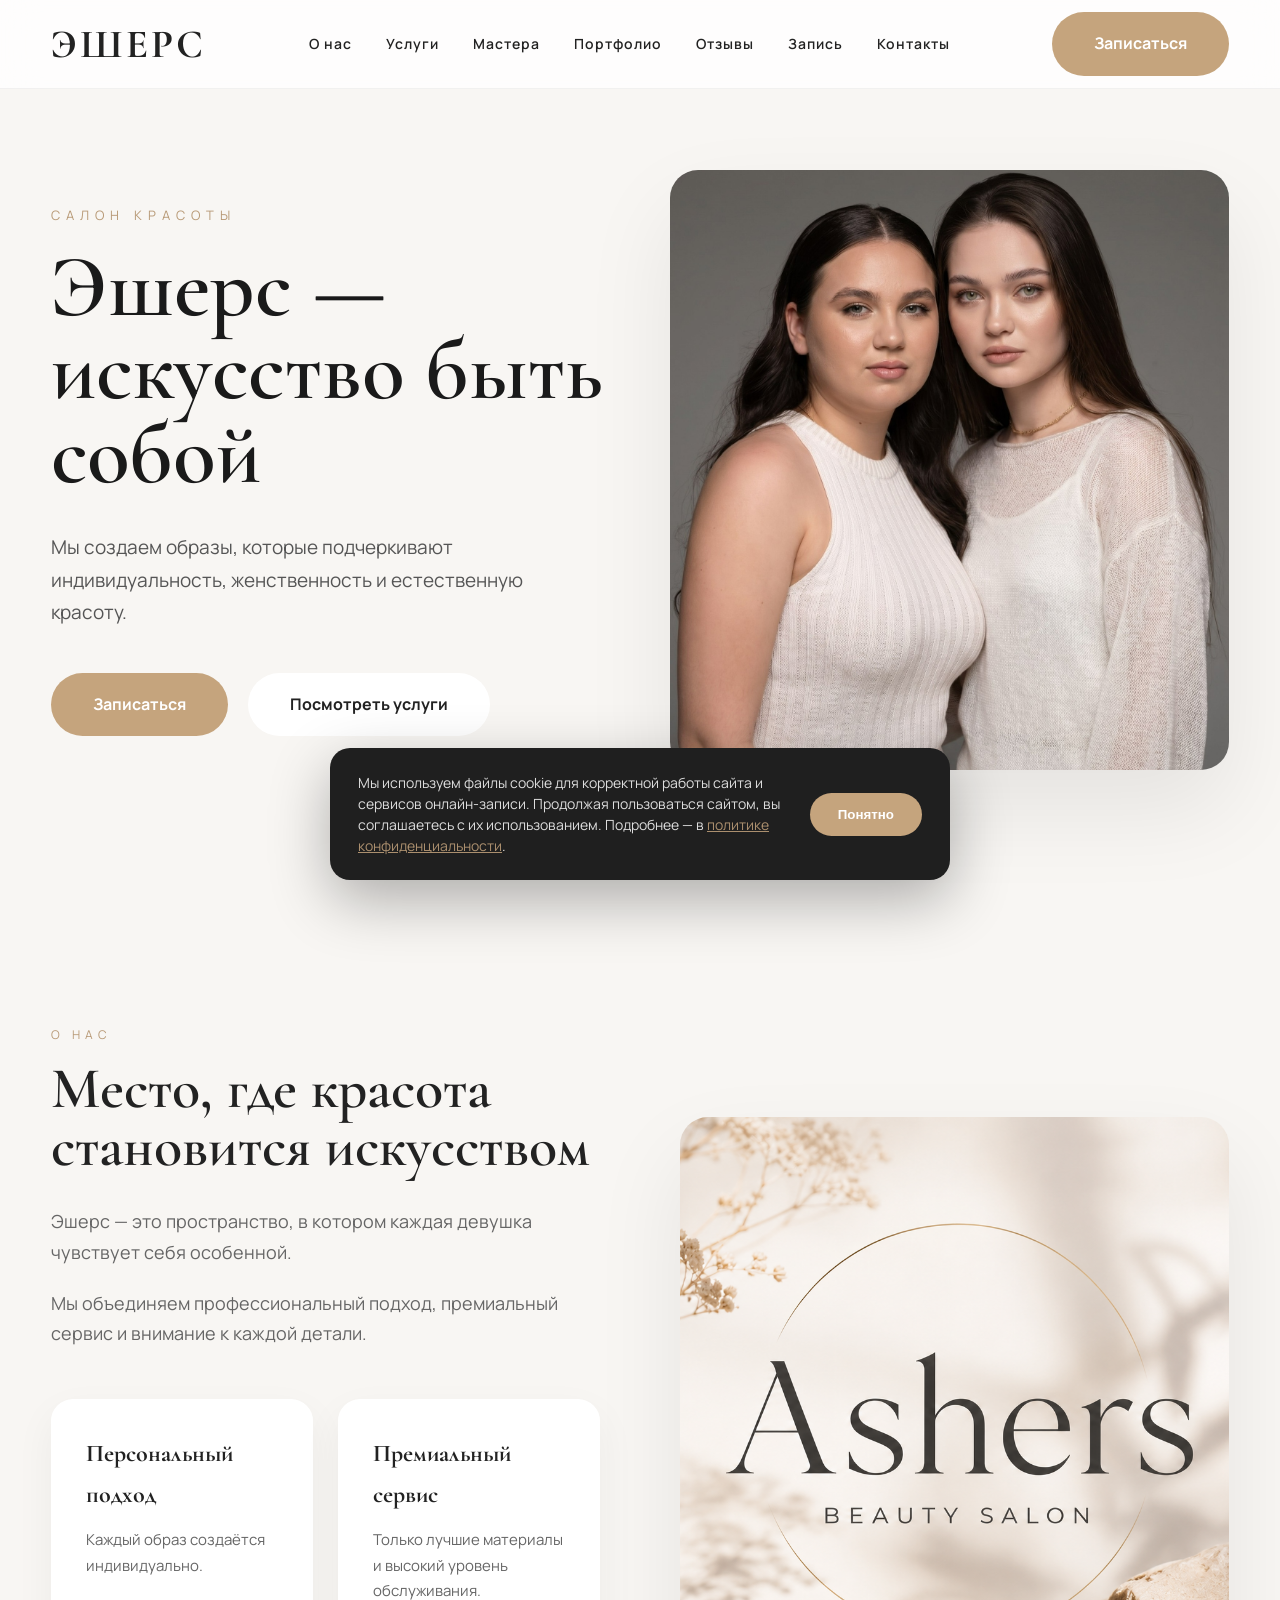
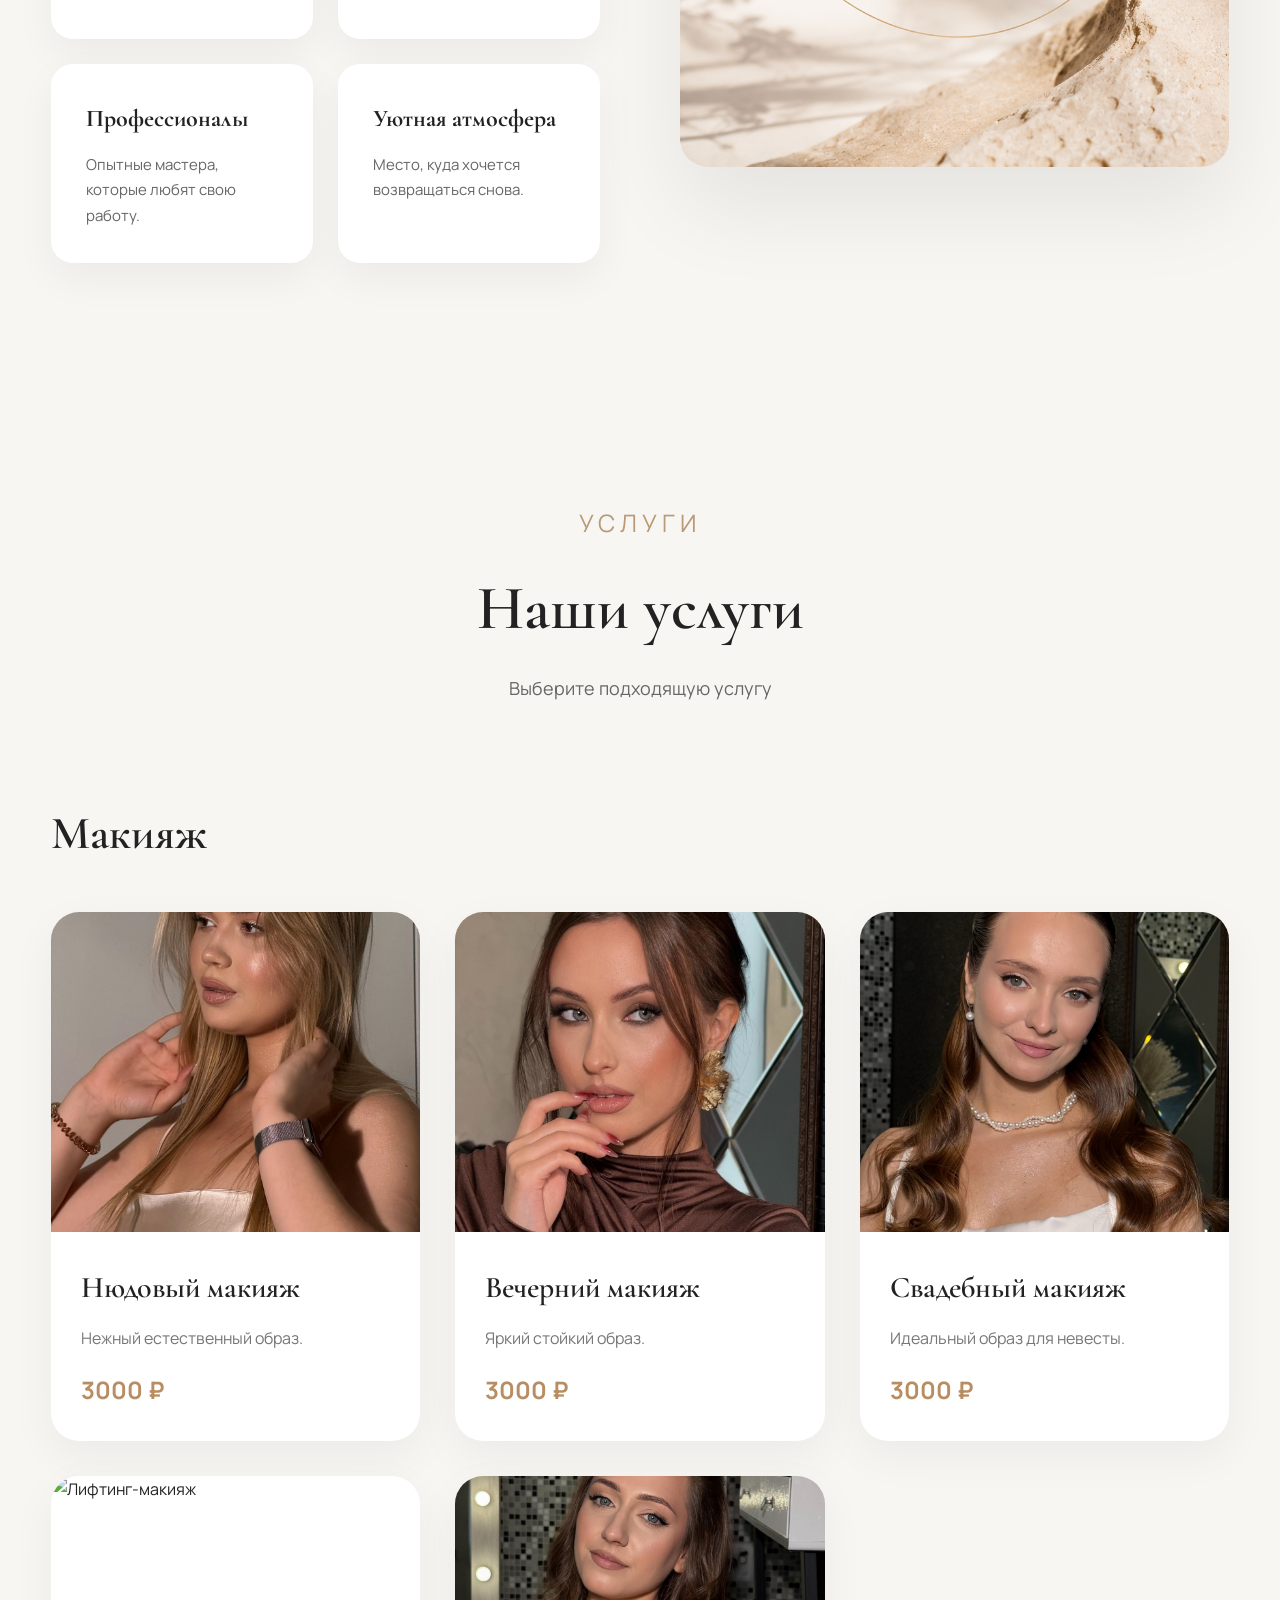
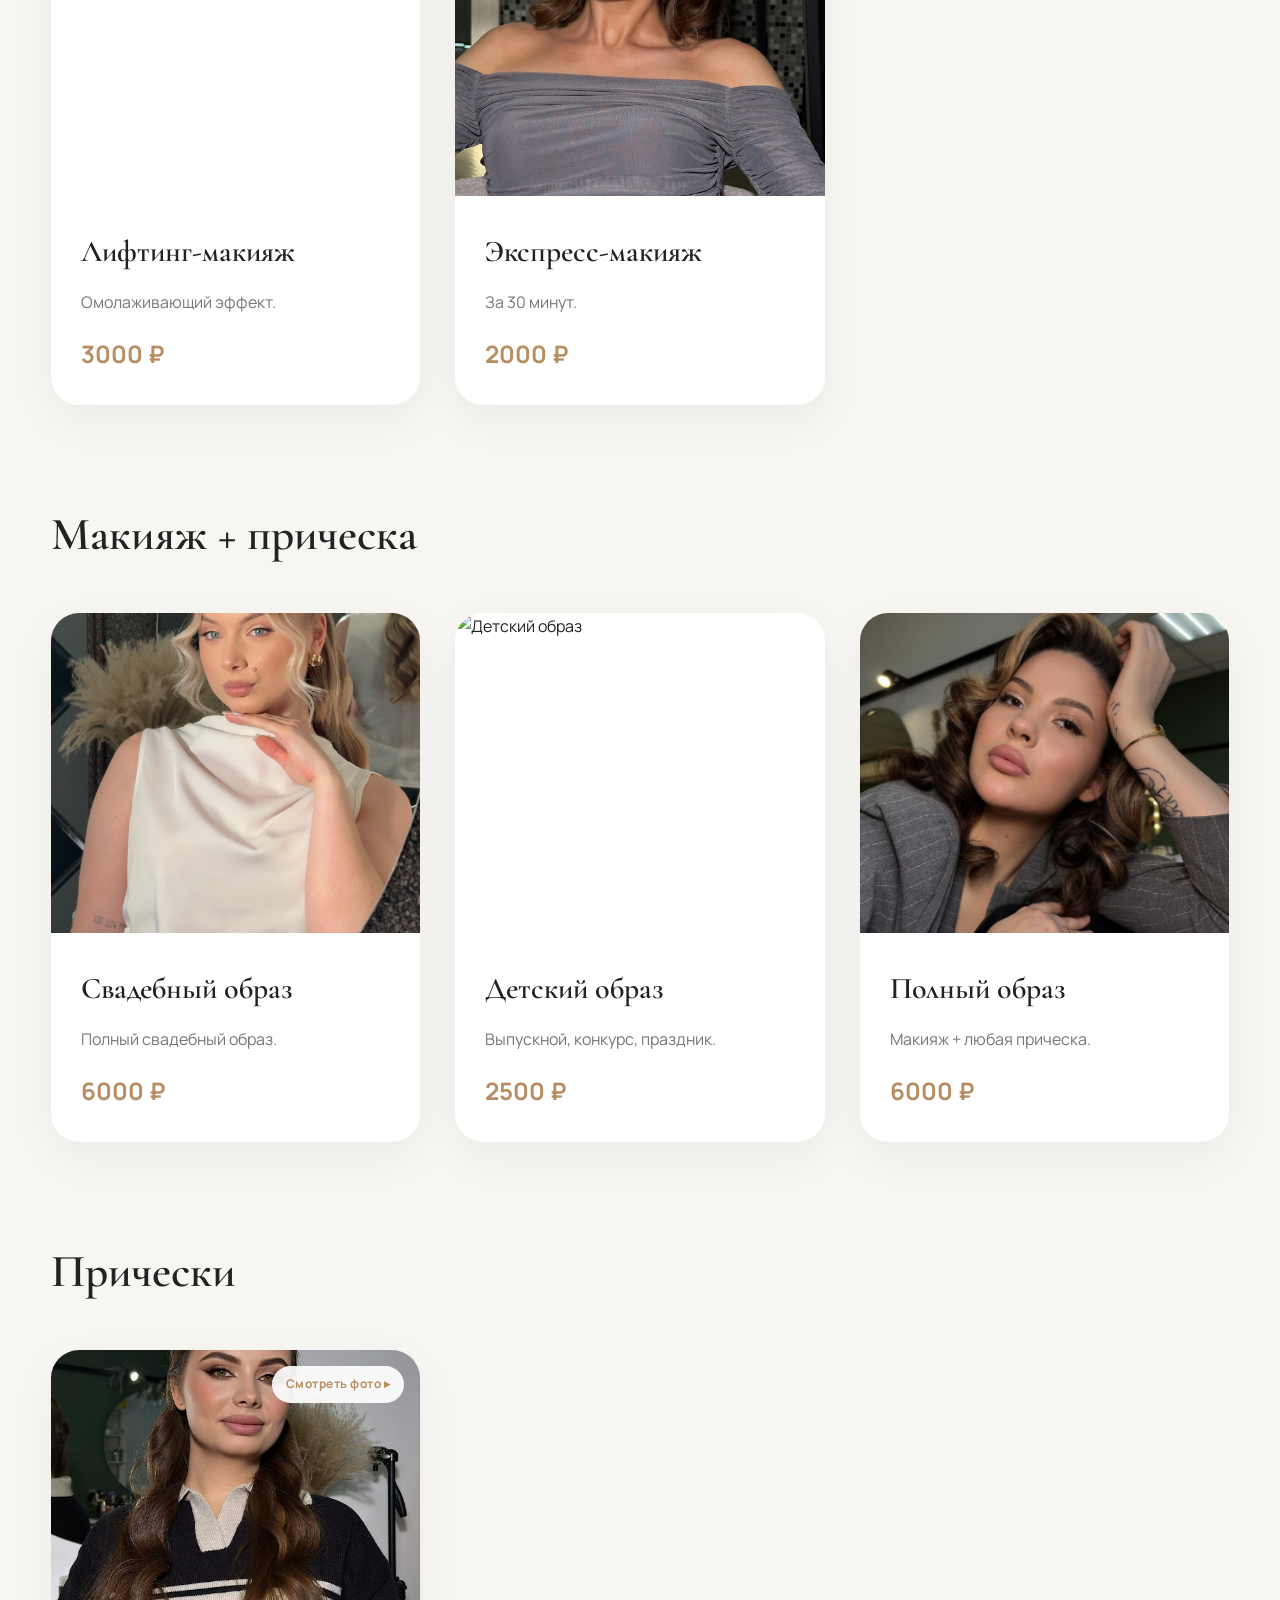
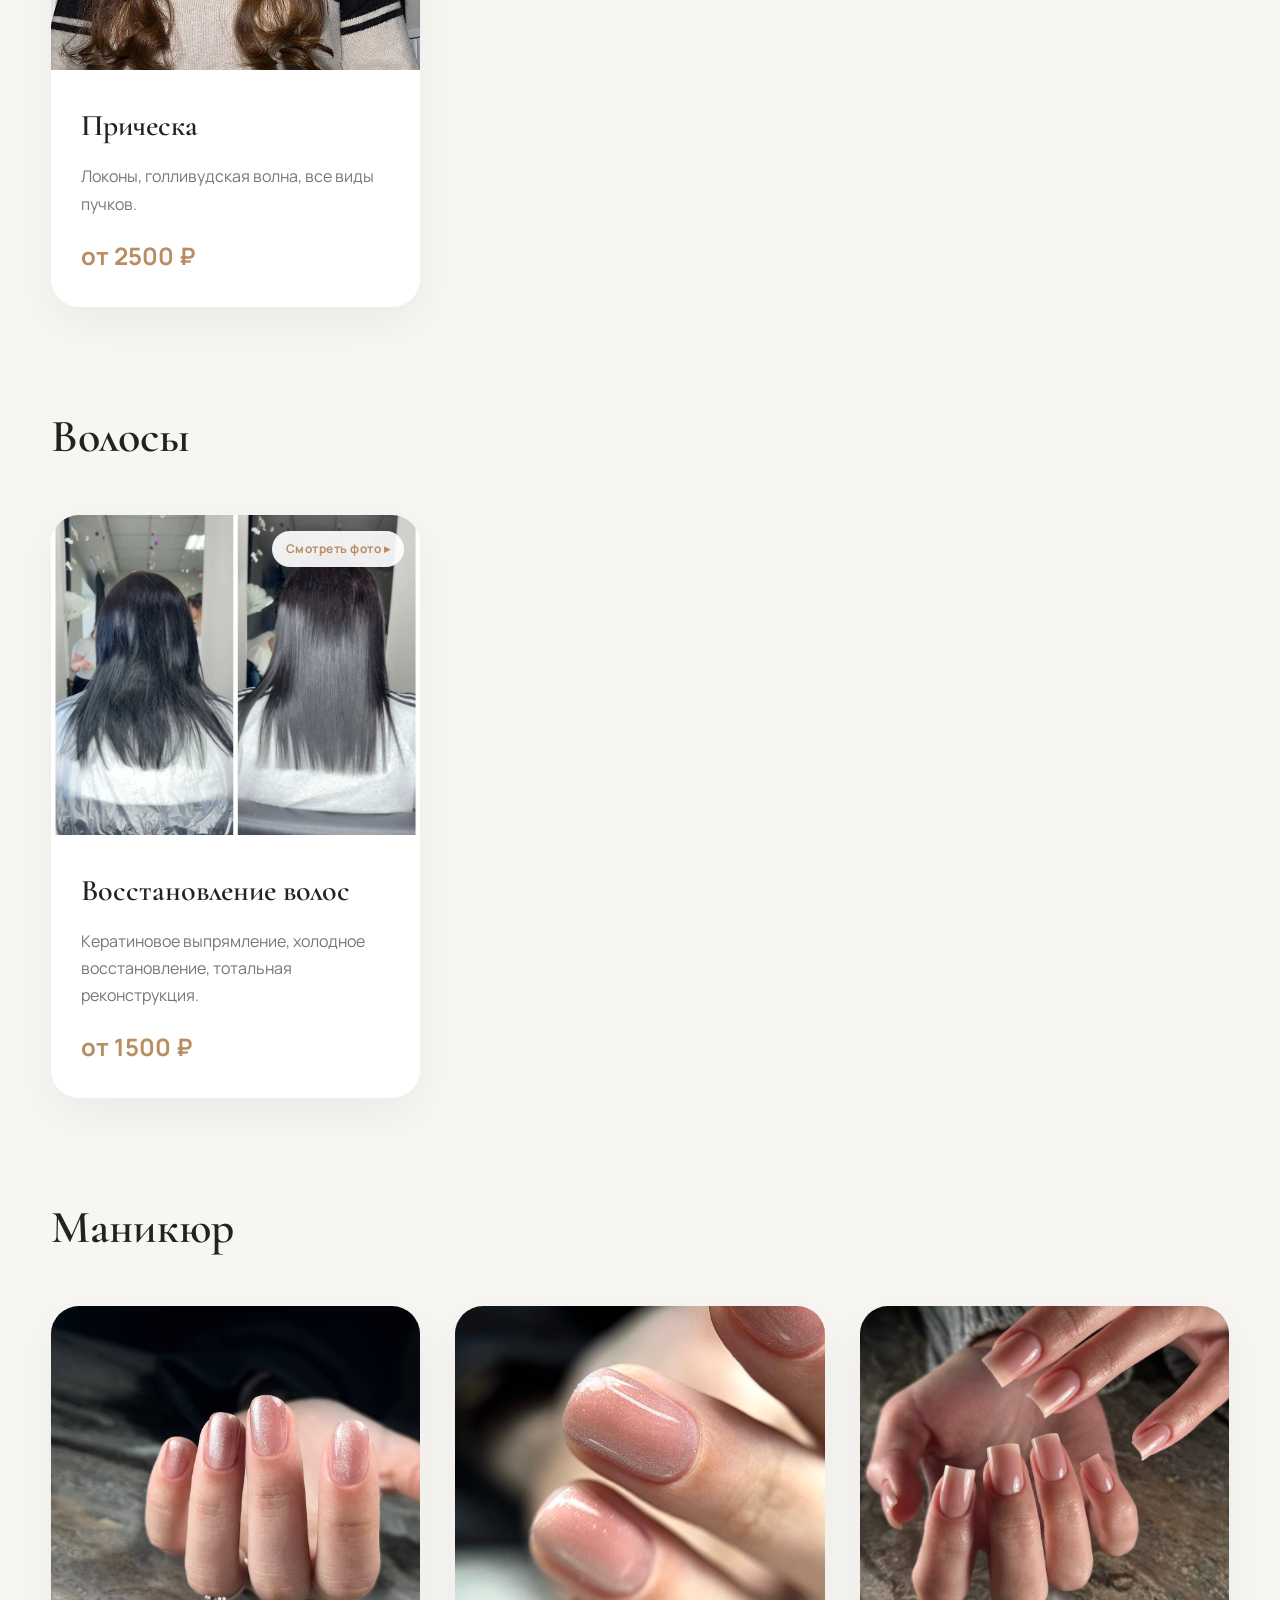
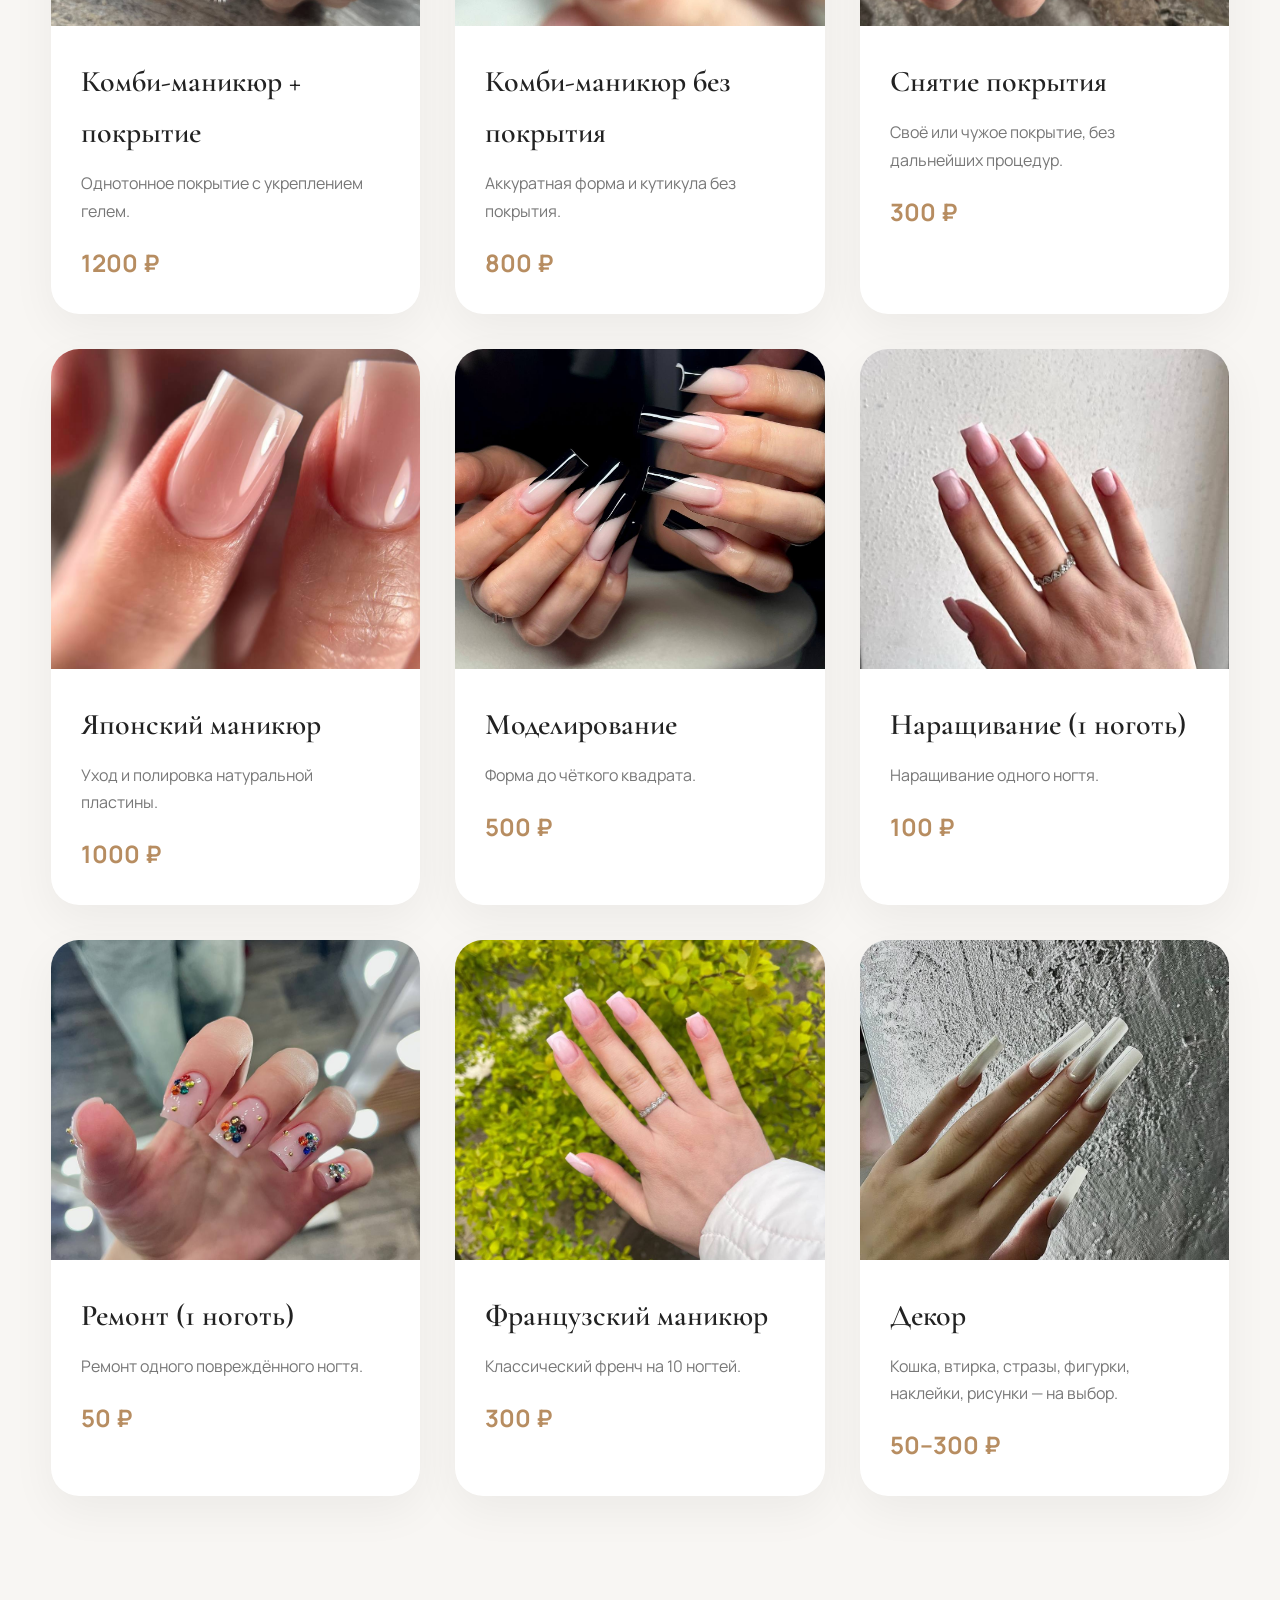
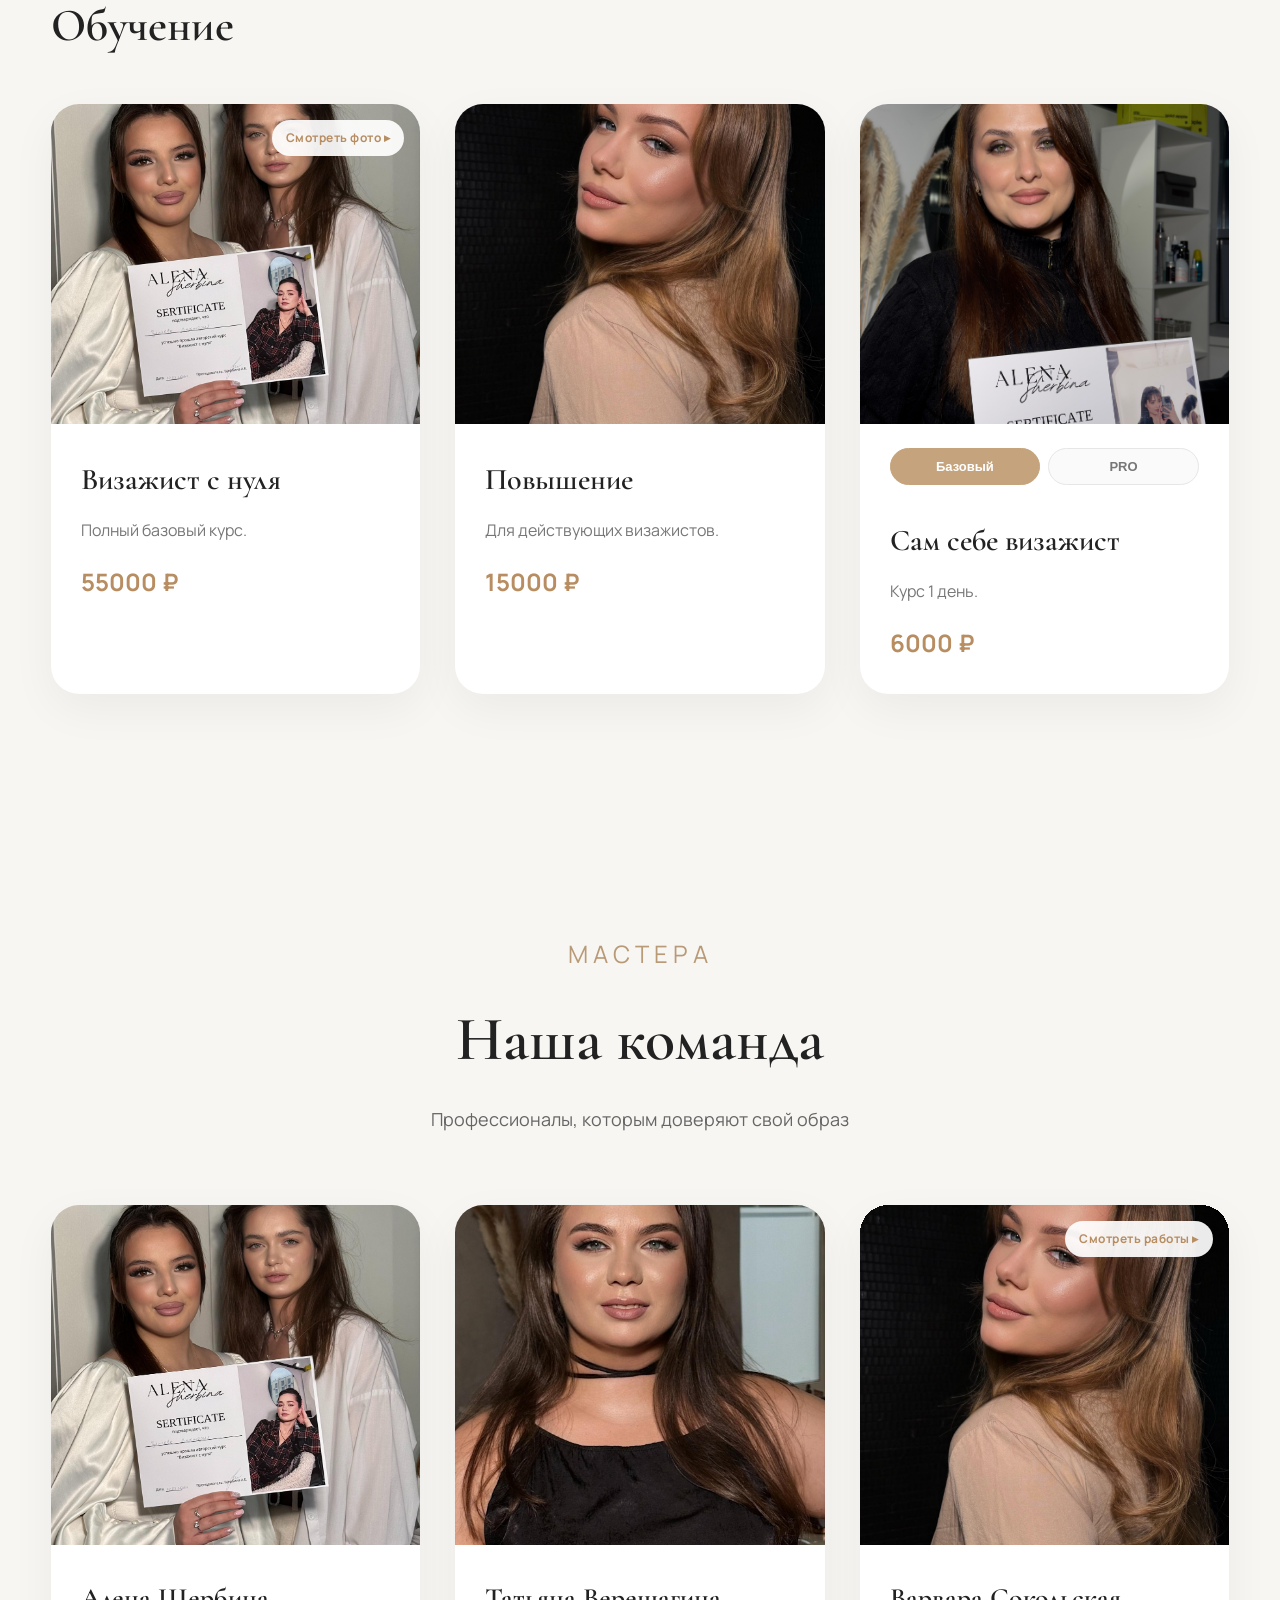
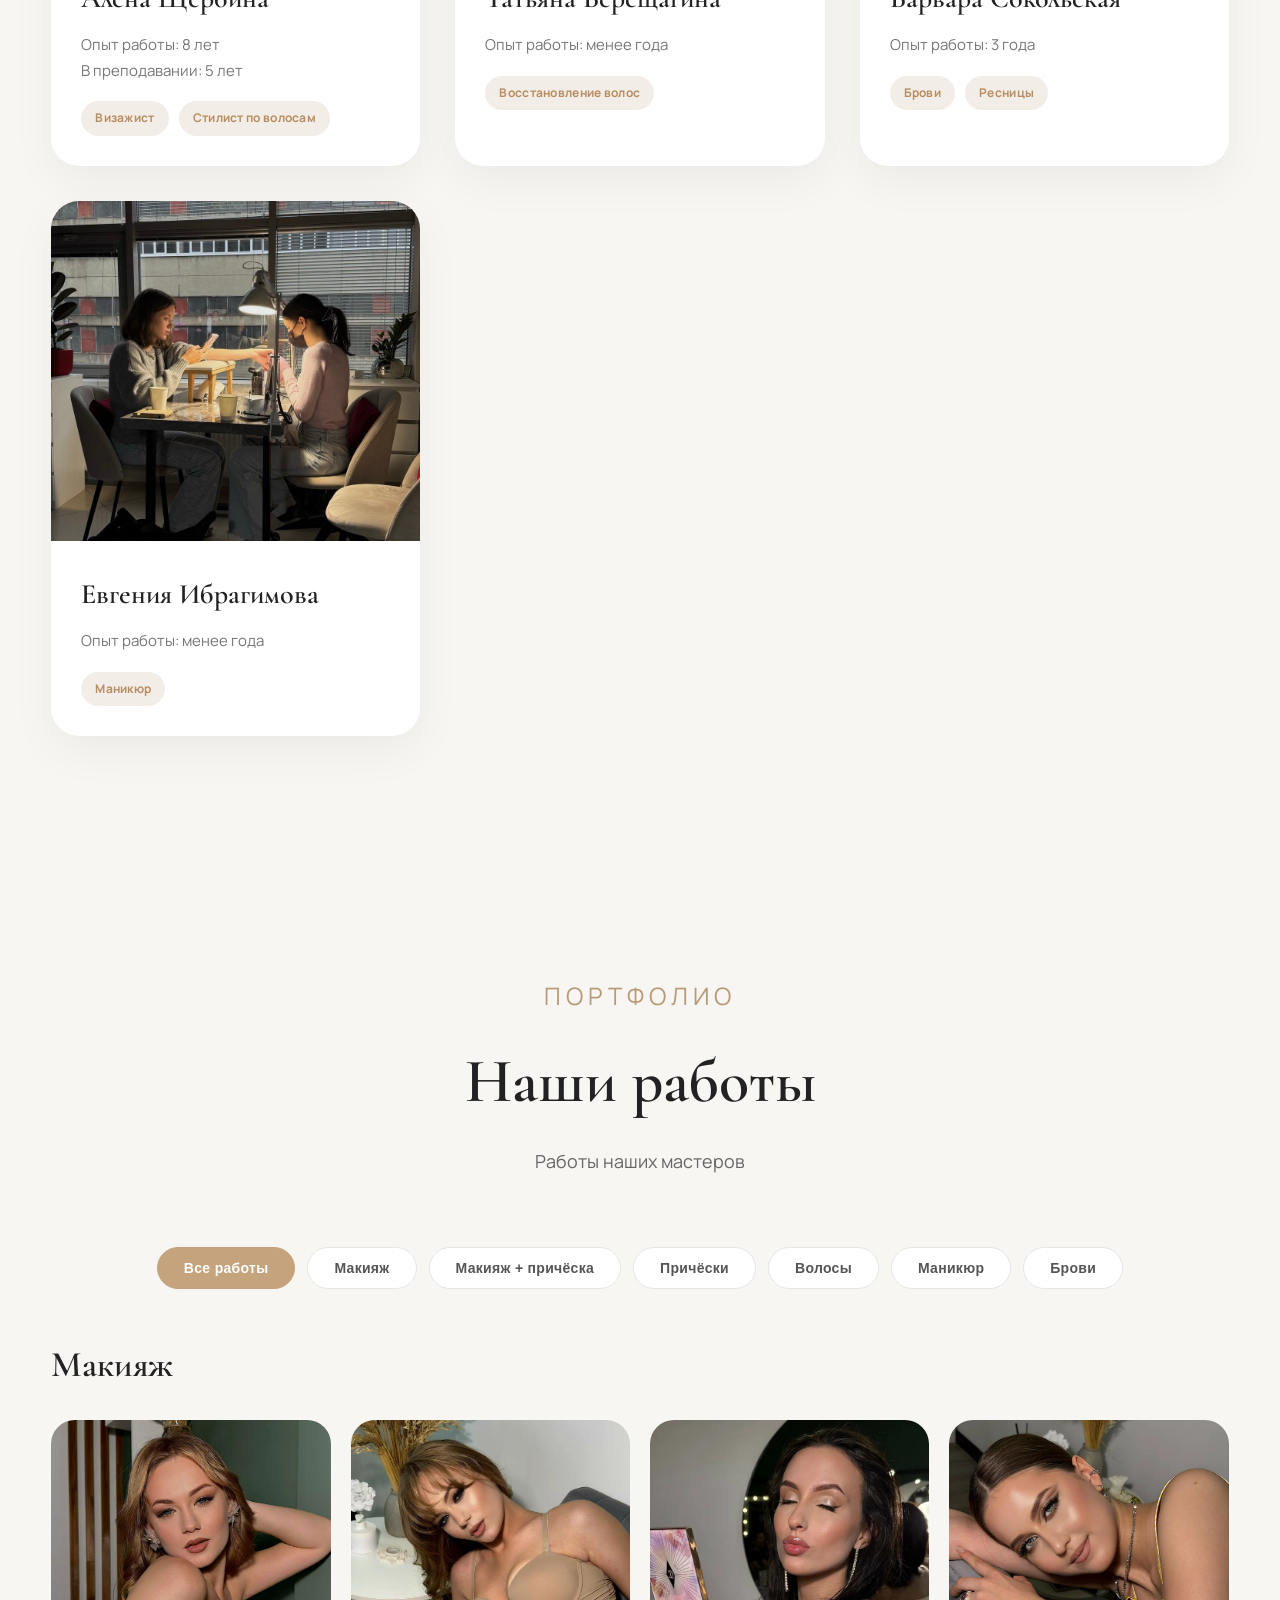
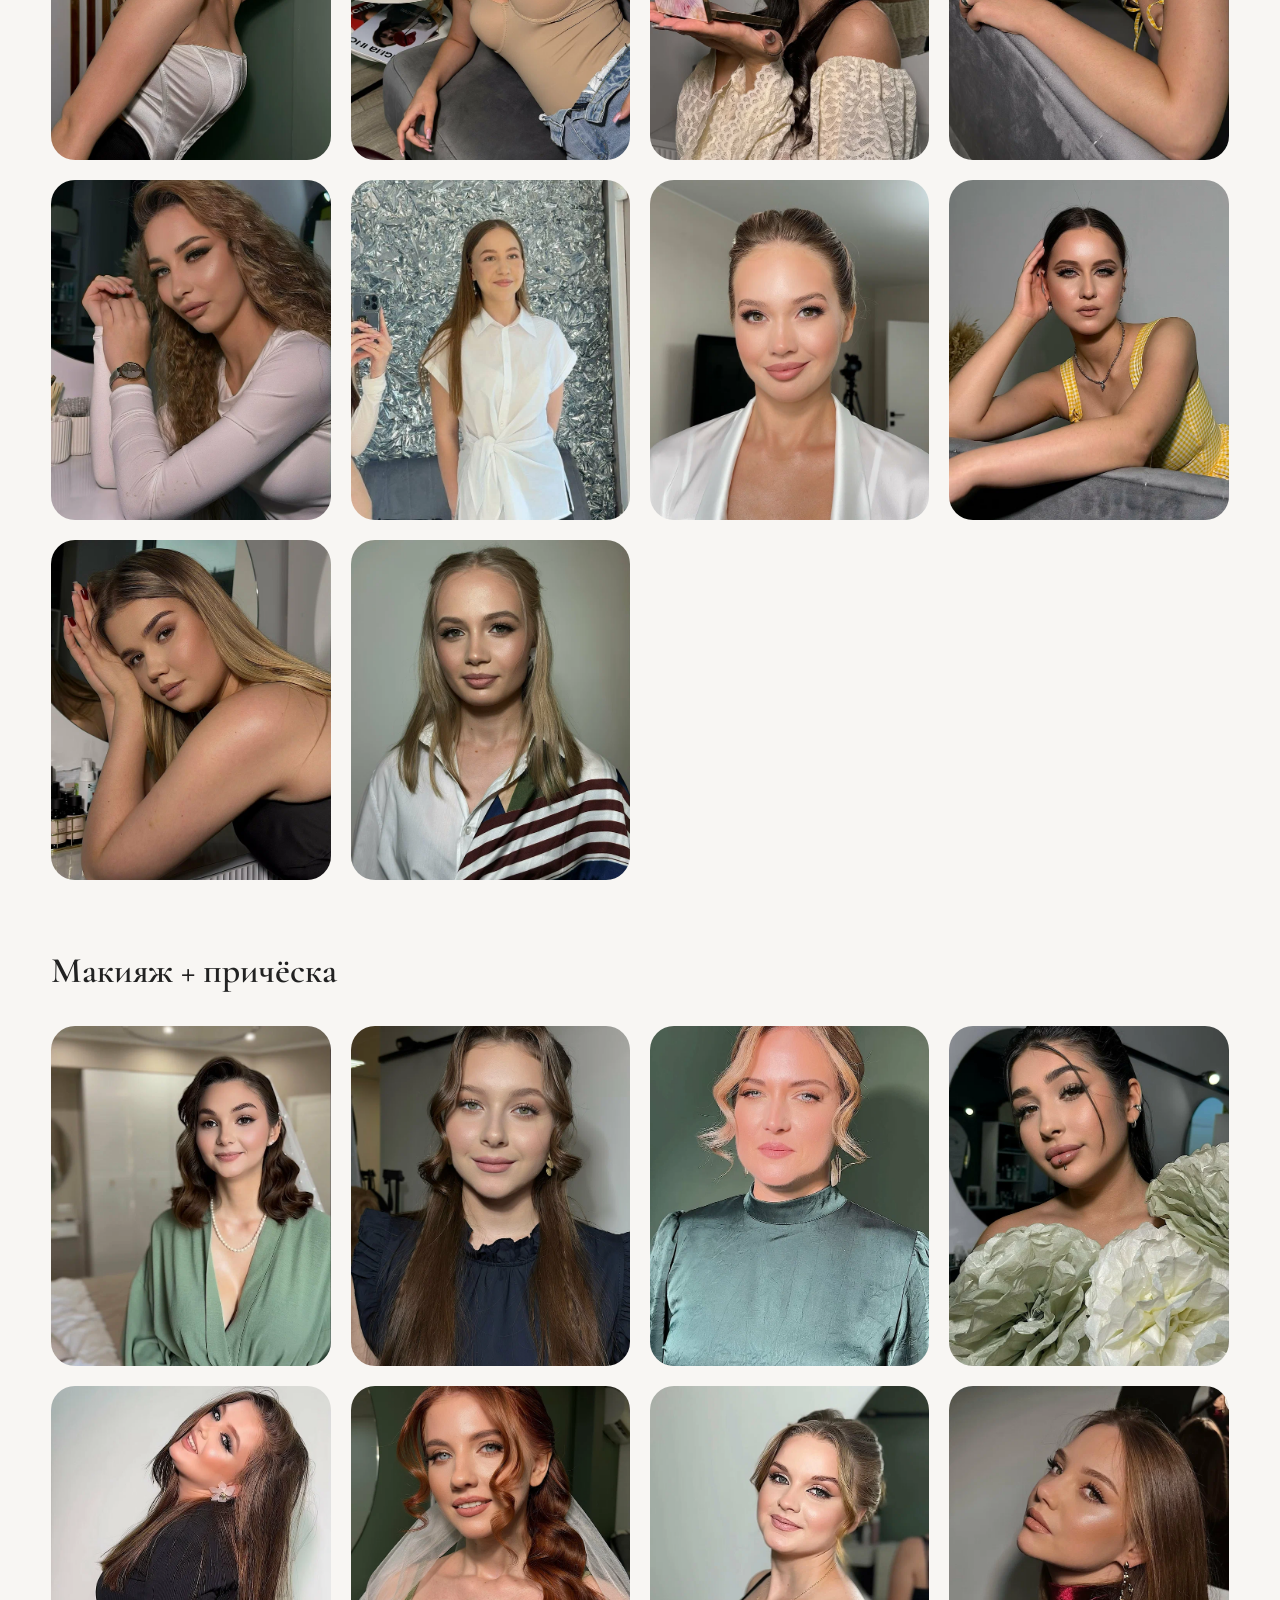
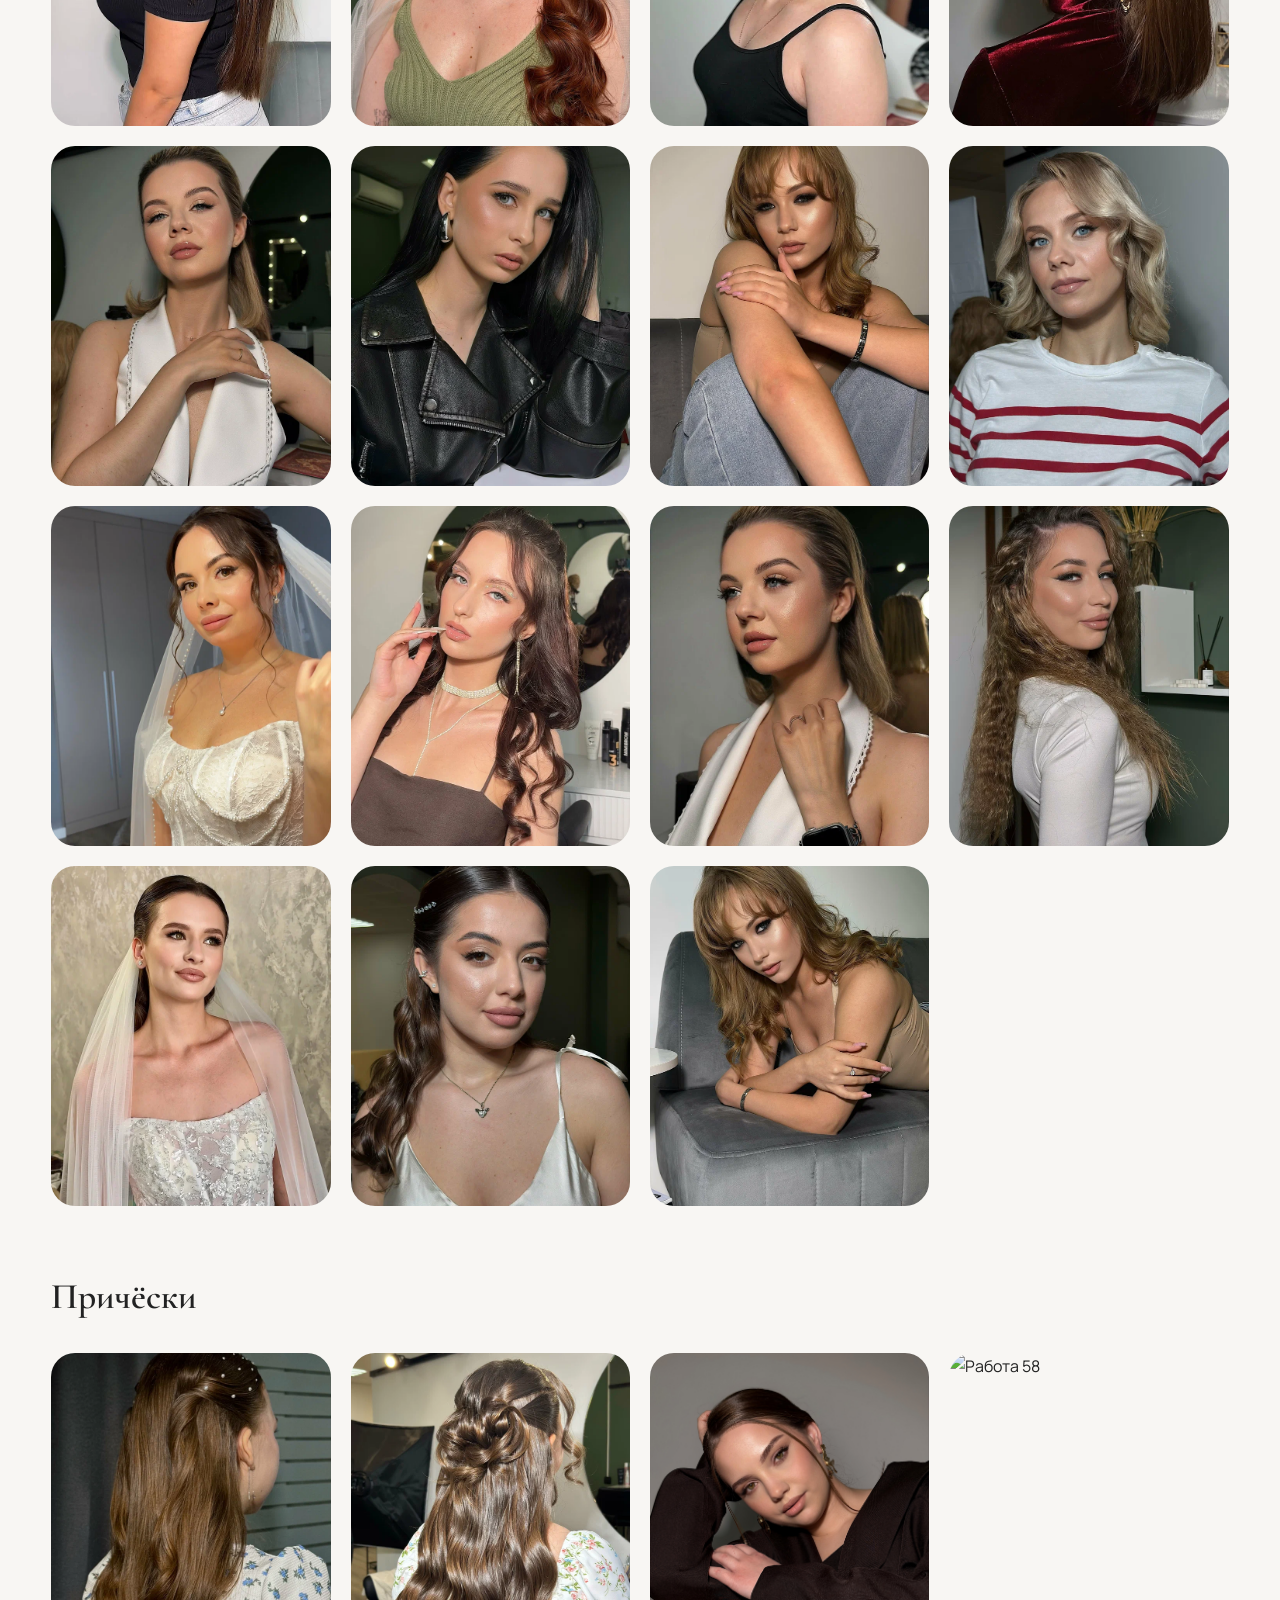
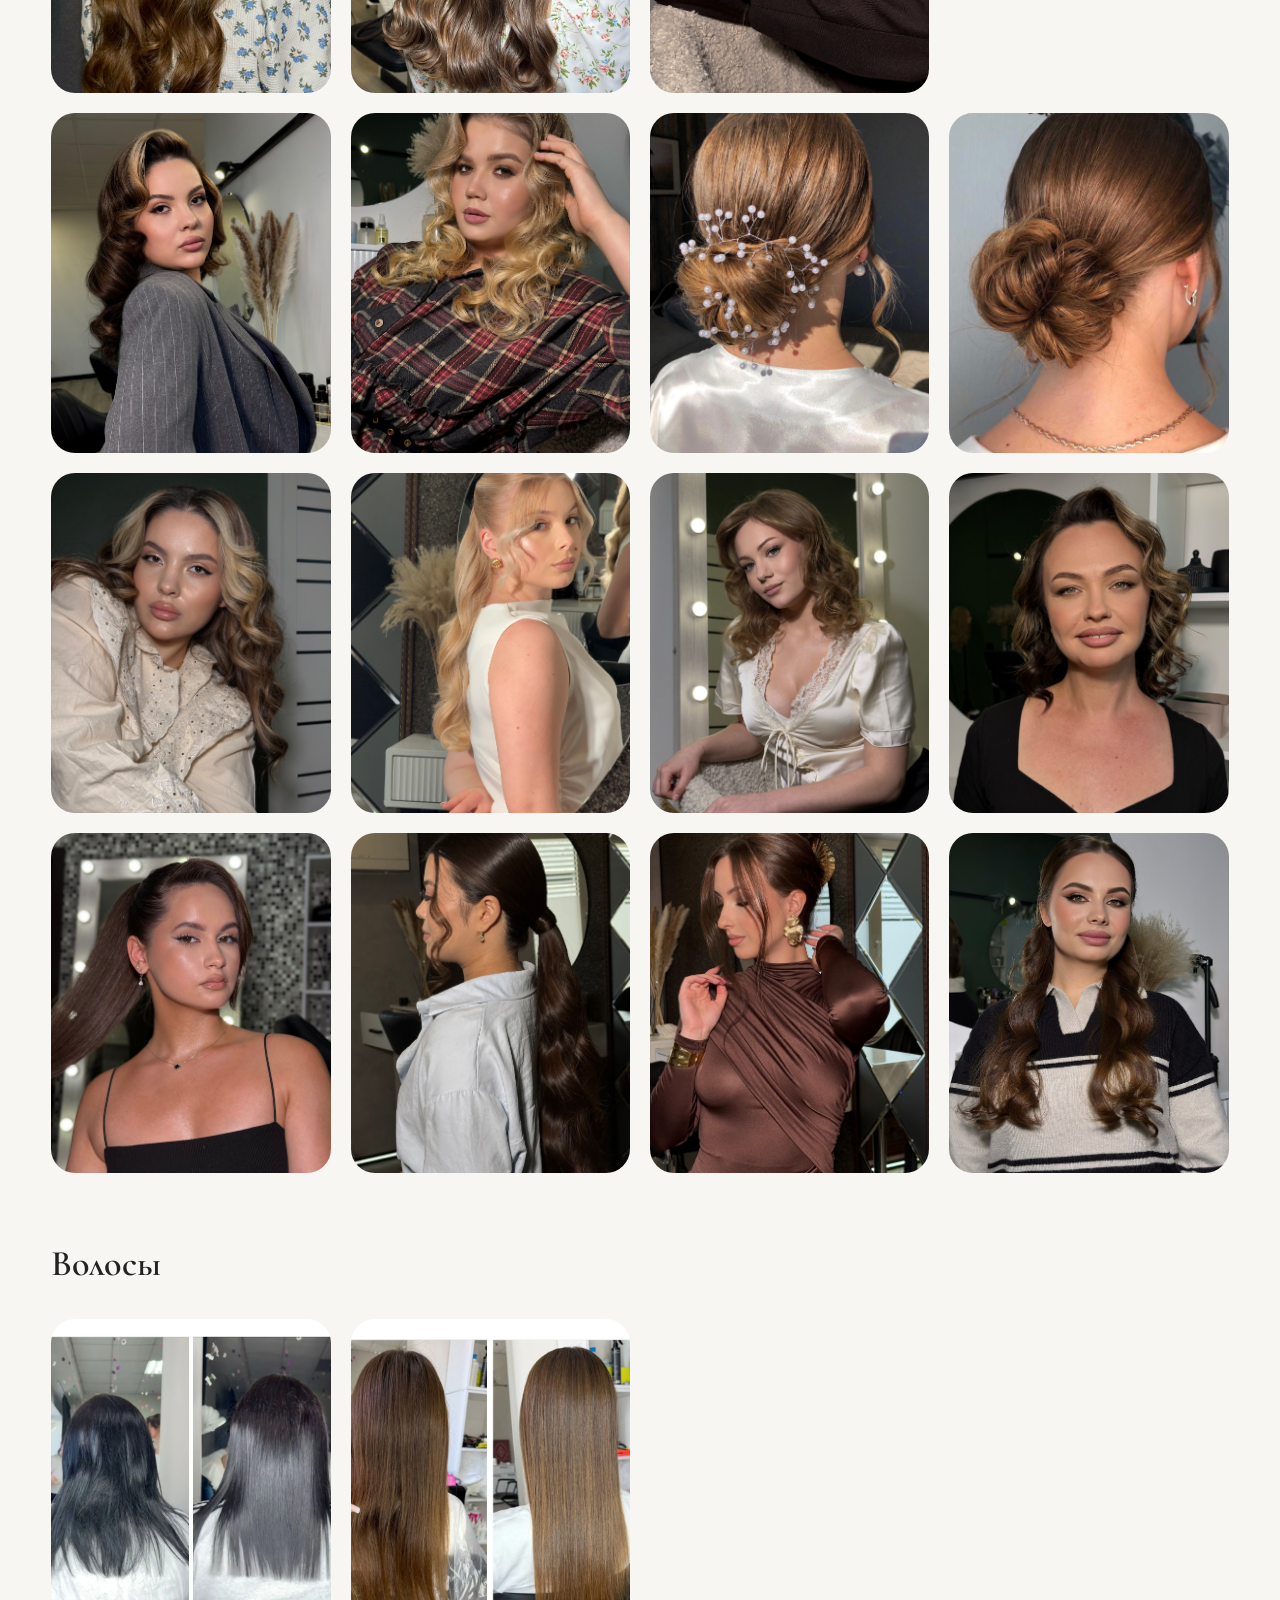
==== commit a5923264: "index.html" ====
--- a/index.html
+++ b/index.html
@@ -23,7 +23,7 @@
                 <a href="#booking">Запись</a>
                 <a href="#contacts">Контакты</a>
             </nav>
-            <a class="phone" href="tel:+79018073574">+7 (901) 807-35-74</a>
+            <a href="#booking" class="btn ms_booking">Записаться</a>
         </div>
     </header>
     <section class="hero" id="hero">
--- a/style.css
+++ b/style.css
@@ -378,6 +378,7 @@
     overflow: hidden;
     transition: .4s;
     box-shadow: 0 15px 45px rgba(0, 0, 0, .05);
+    cursor: pointer;
 }
 .service:hover {
     transform: translateY(-10px);
@@ -610,6 +611,27 @@
     border-radius: 28px;
     box-shadow: 0 30px 70px rgba(0, 0, 0, .07);
 }
+.booking-selected-note {
+    font-size: 14px;
+    font-weight: 700;
+    color: #b78d61;
+    background: #f2ede7;
+    padding: 12px 18px;
+    border-radius: 12px;
+    margin-bottom: 20px;
+}
+.booking-selected-note:empty {
+    display: none;
+}
+.yclients-placeholder {
+    border: 1px dashed #d8cfc3;
+    border-radius: 20px;
+    padding: 50px 30px;
+    text-align: center;
+    color: #999;
+    font-size: 15px;
+    line-height: 1.6;
+}
 .booking input,
 .booking select,
 .booking textarea {
@@ -723,6 +745,75 @@
     opacity: .6;
     font-size: 15px;
 }
+.footer-legal {
+    display: flex;
+    flex-direction: column;
+    gap: 8px;
+}
+.footer-legal a {
+    color: rgba(255, 255, 255, .6);
+    font-size: 14px;
+    text-decoration: none;
+    transition: .3s;
+}
+.footer-legal a:hover {
+    color: #c5a47d;
+}
+/* ===========================
+   COOKIE BANNER
+=========================== */
+.cookie-banner {
+    display: none;
+    position: fixed;
+    left: 20px;
+    right: 20px;
+    bottom: 20px;
+    z-index: 9998;
+    background: #1f1f1f;
+    color: #fff;
+    border-radius: 20px;
+    padding: 24px 28px;
+    max-width: 620px;
+    margin: 0 auto;
+    box-shadow: 0 20px 60px rgba(0, 0, 0, .3);
+    align-items: center;
+    gap: 18px;
+    flex-wrap: wrap;
+}
+.cookie-banner.visible {
+    display: flex;
+}
+.cookie-banner p {
+    flex: 1;
+    min-width: 220px;
+    font-size: 14px;
+    line-height: 1.5;
+    opacity: .85;
+    margin: 0;
+}
+.cookie-banner a {
+    color: #c5a47d;
+    text-decoration: underline;
+}
+.cookie-banner .btn {
+    border: none;
+    cursor: pointer;
+    white-space: nowrap;
+    padding: 14px 28px;
+}
+@media (max-width: 560px) {
+    .cookie-banner {
+        left: 12px;
+        right: 12px;
+        bottom: 12px;
+        padding: 20px;
+        flex-direction: column;
+        align-items: stretch;
+    }
+    .cookie-banner .btn {
+        width: 100%;
+    }
+}
 /* ===========================
    ANIMATION
 =========================== */
@@ -967,13 +1058,176 @@
     letter-spacing: 2px;
 }
 /* ===========================
+   SERVICE MODAL (быстрый просмотр карточки услуги)
+=========================== */
+.service-modal {
+    display: none;
+    position: fixed;
+    top: 0;
+    left: 0;
+    width: 100%;
+    height: 100%;
+    background: rgba(0, 0, 0, .75);
+    z-index: 9999;
+    align-items: center;
+    justify-content: center;
+    padding: 20px;
+}
+.service-modal-inner {
+    position: relative;
+    background: #fff;
+    width: min(760px, 100%);
+    max-height: 88vh;
+    border-radius: 28px;
+    overflow: hidden;
+    display: grid;
+    grid-template-columns: 1fr 1fr;
+    box-shadow: 0 40px 100px rgba(0, 0, 0, .35);
+}
+.service-modal-image {
+    background: #f2ede7;
+    min-height: 320px;
+}
+.service-modal-image img {
+    width: 100%;
+    height: 100%;
+    object-fit: cover;
+}
+.service-modal-content {
+    padding: 45px 40px;
+    display: flex;
+    flex-direction: column;
+    overflow-y: auto;
+}
+.service-modal-category {
+    font-size: 12px;
+    font-weight: 700;
+    letter-spacing: .1em;
+    text-transform: uppercase;
+    color: #c5a47d;
+    margin-bottom: 10px;
+}
+.service-modal-content h3 {
+    font-family: 'Cormorant Garamond', serif;
+    font-size: 32px;
+    font-weight: 600;
+    margin-bottom: 14px;
+    line-height: 1.1;
+}
+.service-modal-content p {
+    color: #666;
+    font-size: 15px;
+    line-height: 1.6;
+    margin-bottom: 18px;
+}
+.service-modal-review {
+    background: #f8f6f3;
+    border-radius: 14px;
+    padding: 16px 18px;
+    font-size: 14px;
+    color: #555;
+    font-style: italic;
+    margin-bottom: 18px;
+}
+.service-modal-review:empty {
+    display: none;
+}
+.service-modal-content strong {
+    font-size: 26px;
+    color: #1a1a1a;
+    margin-bottom: 22px;
+    display: block;
+}
+.service-modal-content .btn {
+    border: none;
+    cursor: pointer;
+    width: 100%;
+}
+.service-modal-close {
+    position: absolute;
+    top: 18px;
+    right: 22px;
+    font-size: 34px;
+    color: #999;
+    cursor: pointer;
+    transition: .3s;
+    font-family: 'Cormorant Garamond', serif;
+    z-index: 3;
+    line-height: 1;
+}
+.service-modal-close:hover {
+    color: #1a1a1a;
+    transform: rotate(90deg);
+}
+.service-modal-prev,
+.service-modal-next {
+    position: absolute;
+    top: 50%;
+    transform: translateY(-50%);
+    font-size: 34px;
+    color: #fff;
+    background: rgba(0, 0, 0, .35);
+    cursor: pointer;
+    transition: .3s;
+    padding: 14px 10px;
+    user-select: none;
+    font-family: 'Cormorant Garamond', serif;
+    z-index: 10000;
+    border-radius: 10px;
+}
+.service-modal-prev {
+    left: -60px;
+}
+.service-modal-next {
+    right: -60px;
+}
+.service-modal-prev:hover,
+.service-modal-next:hover {
+    background: rgba(0, 0, 0, .6);
+}
+.service-modal-counter {
+    position: absolute;
+    bottom: -32px;
+    left: 50%;
+    transform: translateX(-50%);
+    color: rgba(255, 255, 255, .75);
+    font-family: 'Manrope', sans-serif;
+    font-size: 13px;
+    letter-spacing: 1.5px;
+}
+@media (max-width: 760px) {
+    .service-modal-inner {
+        grid-template-columns: 1fr;
+        max-height: 92vh;
+        overflow-y: auto;
+    }
+    .service-modal-image {
+        min-height: 220px;
+    }
+    .service-modal-prev {
+        left: 6px;
+    }
+    .service-modal-next {
+        right: 6px;
+    }
+    .service-modal-prev,
+    .service-modal-next {
+        top: 130px;
+        font-size: 24px;
+        padding: 10px 6px;
+    }
+    .service-modal-counter {
+        bottom: -26px;
+    }
+}
+/* ===========================
    STORY MODAL (сторис курса "Визажист с нуля")
 =========================== */
-.service-story {
+.service-photo-trigger {
     cursor: pointer;
     position: relative;
 }
-.service-story::before {
+.service-photo-trigger::before {
     content: "Смотреть фото ▸";
     position: absolute;
     top: 16px;
@@ -1184,4 +1438,4 @@
     .hero {
         padding-top: 220px;
     }
-}+}
